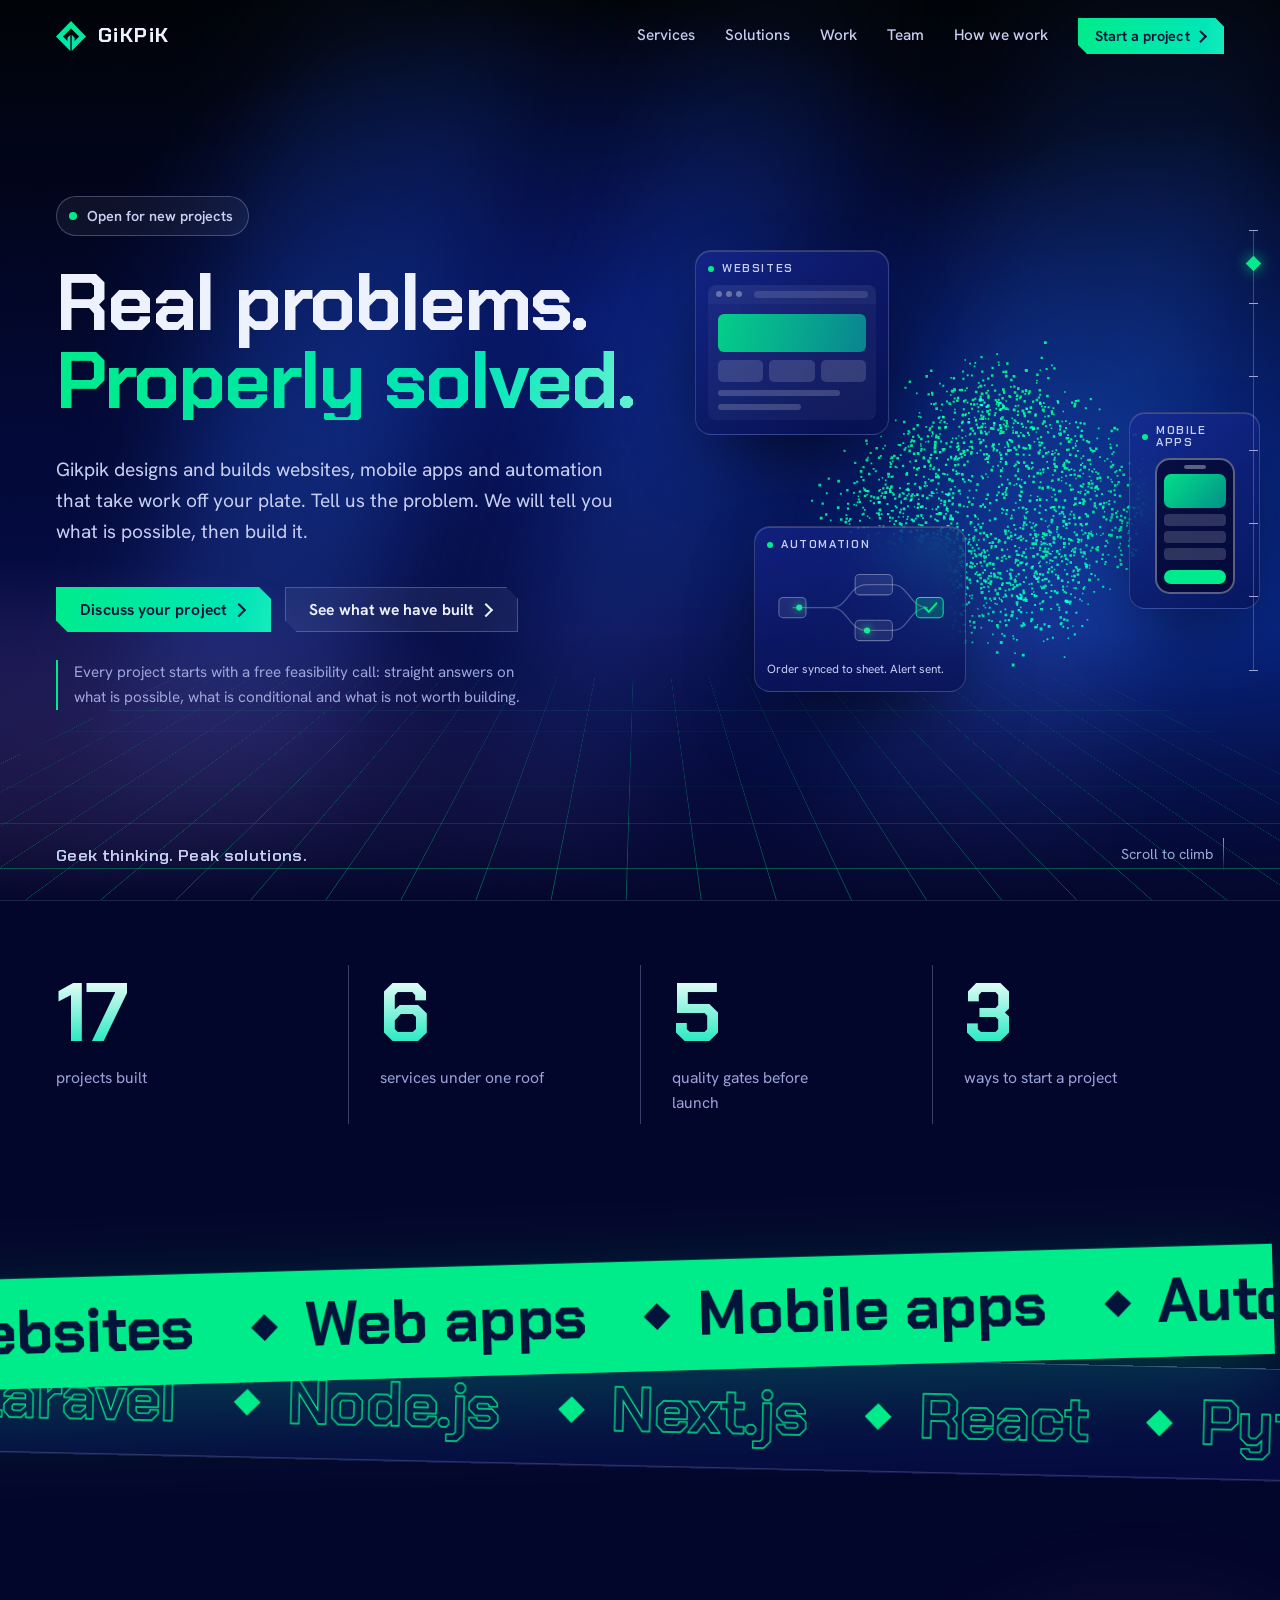
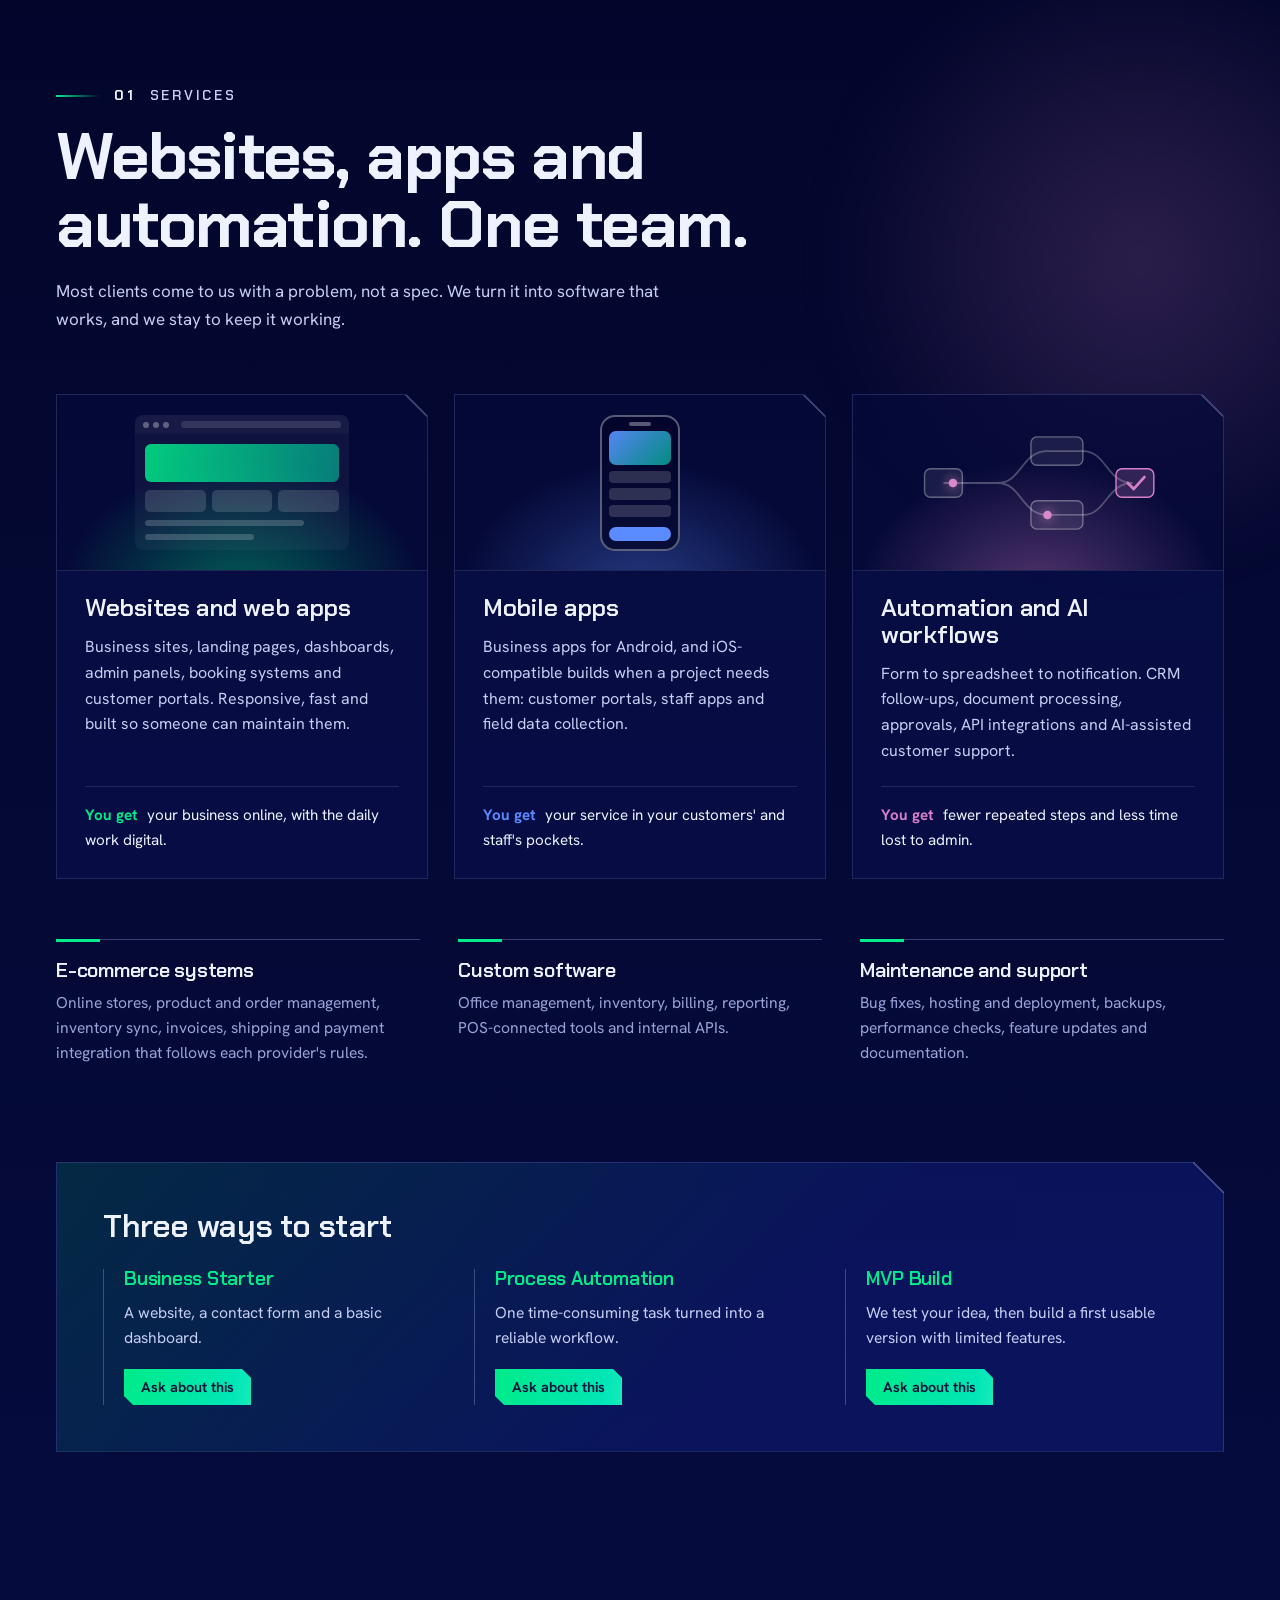
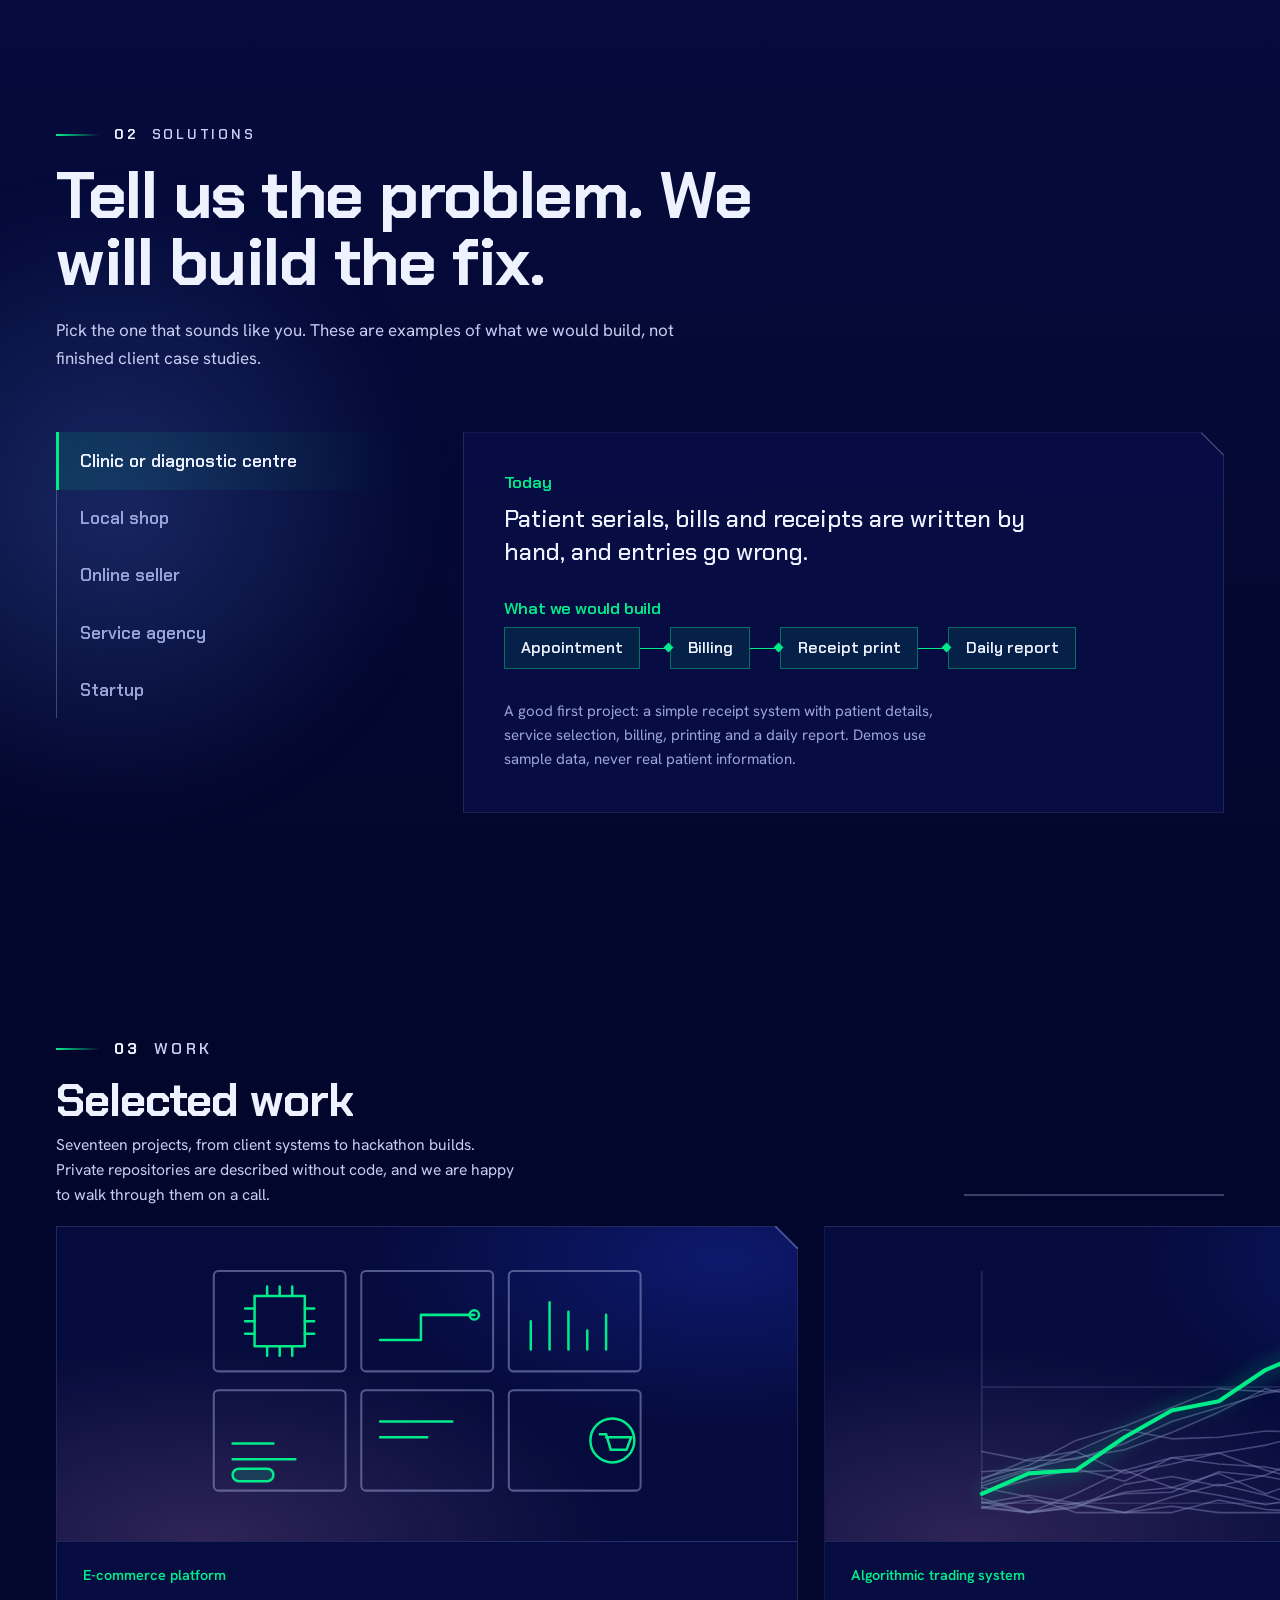
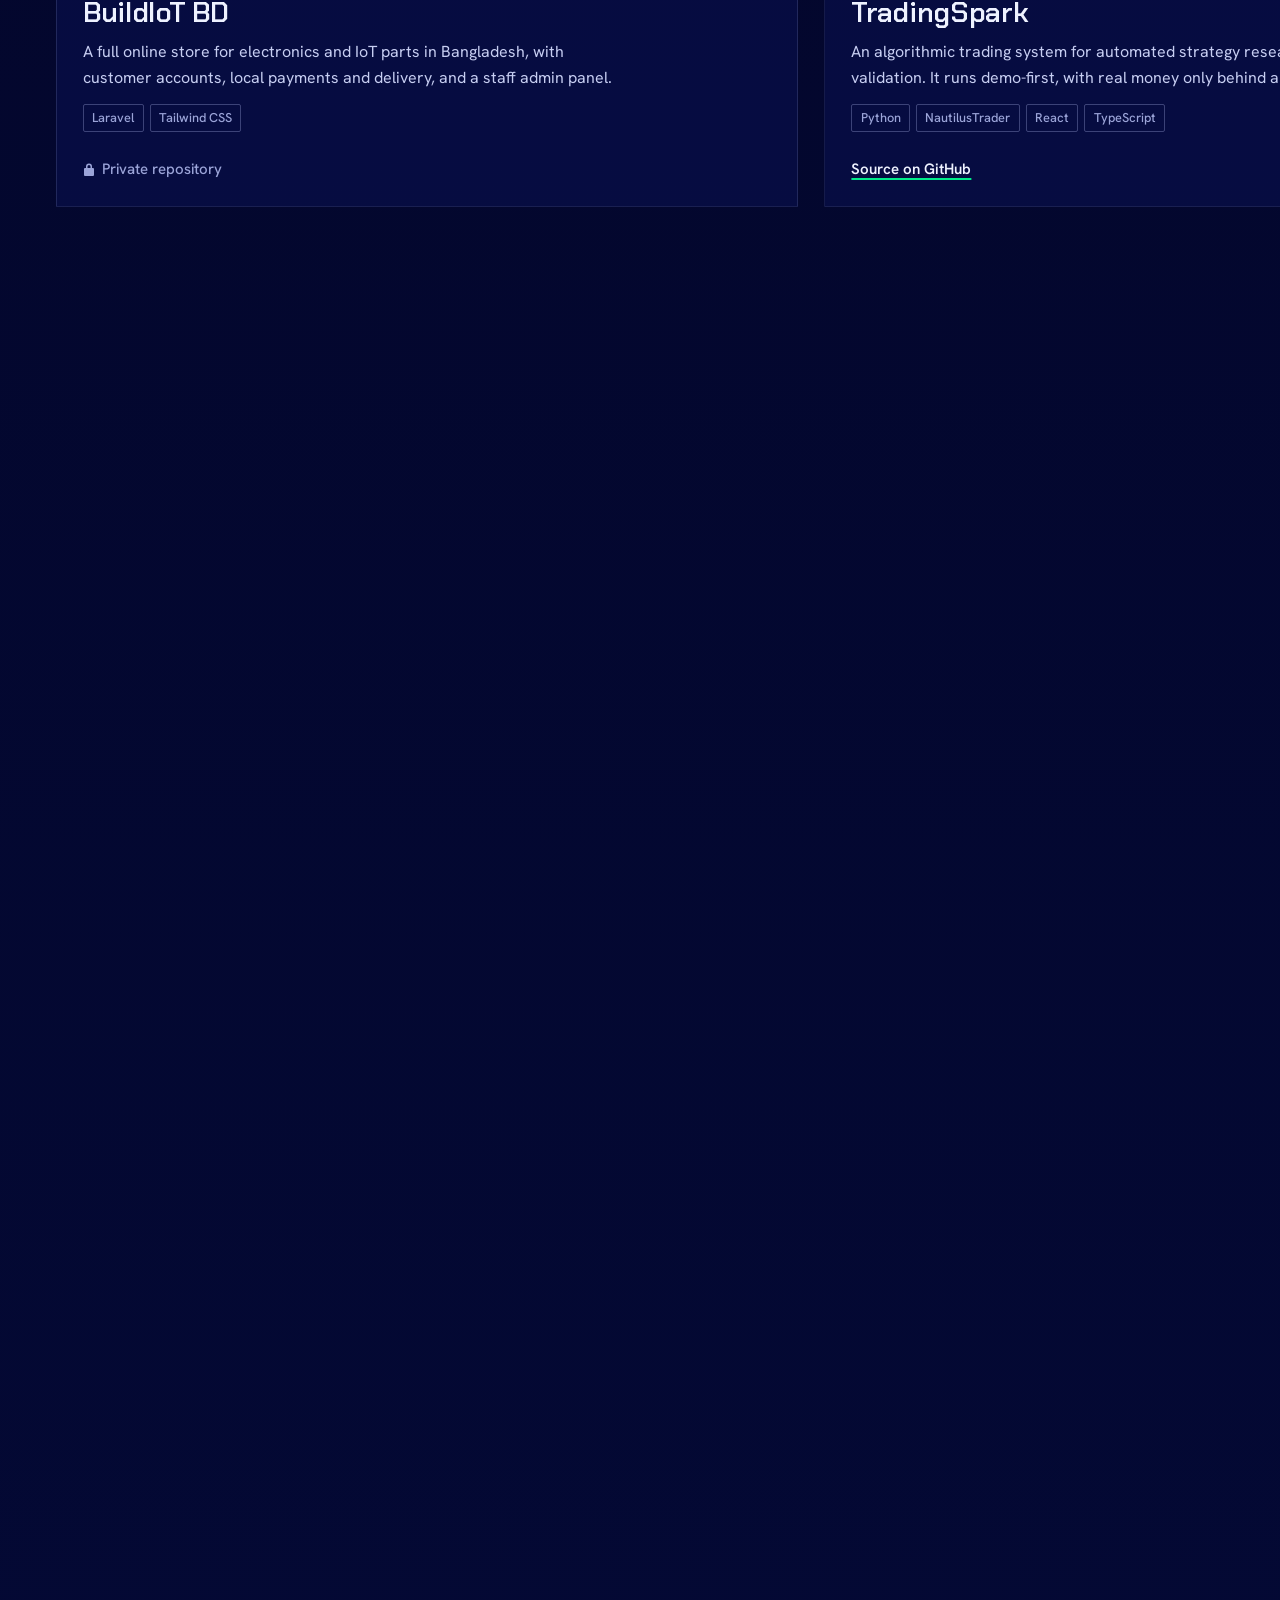
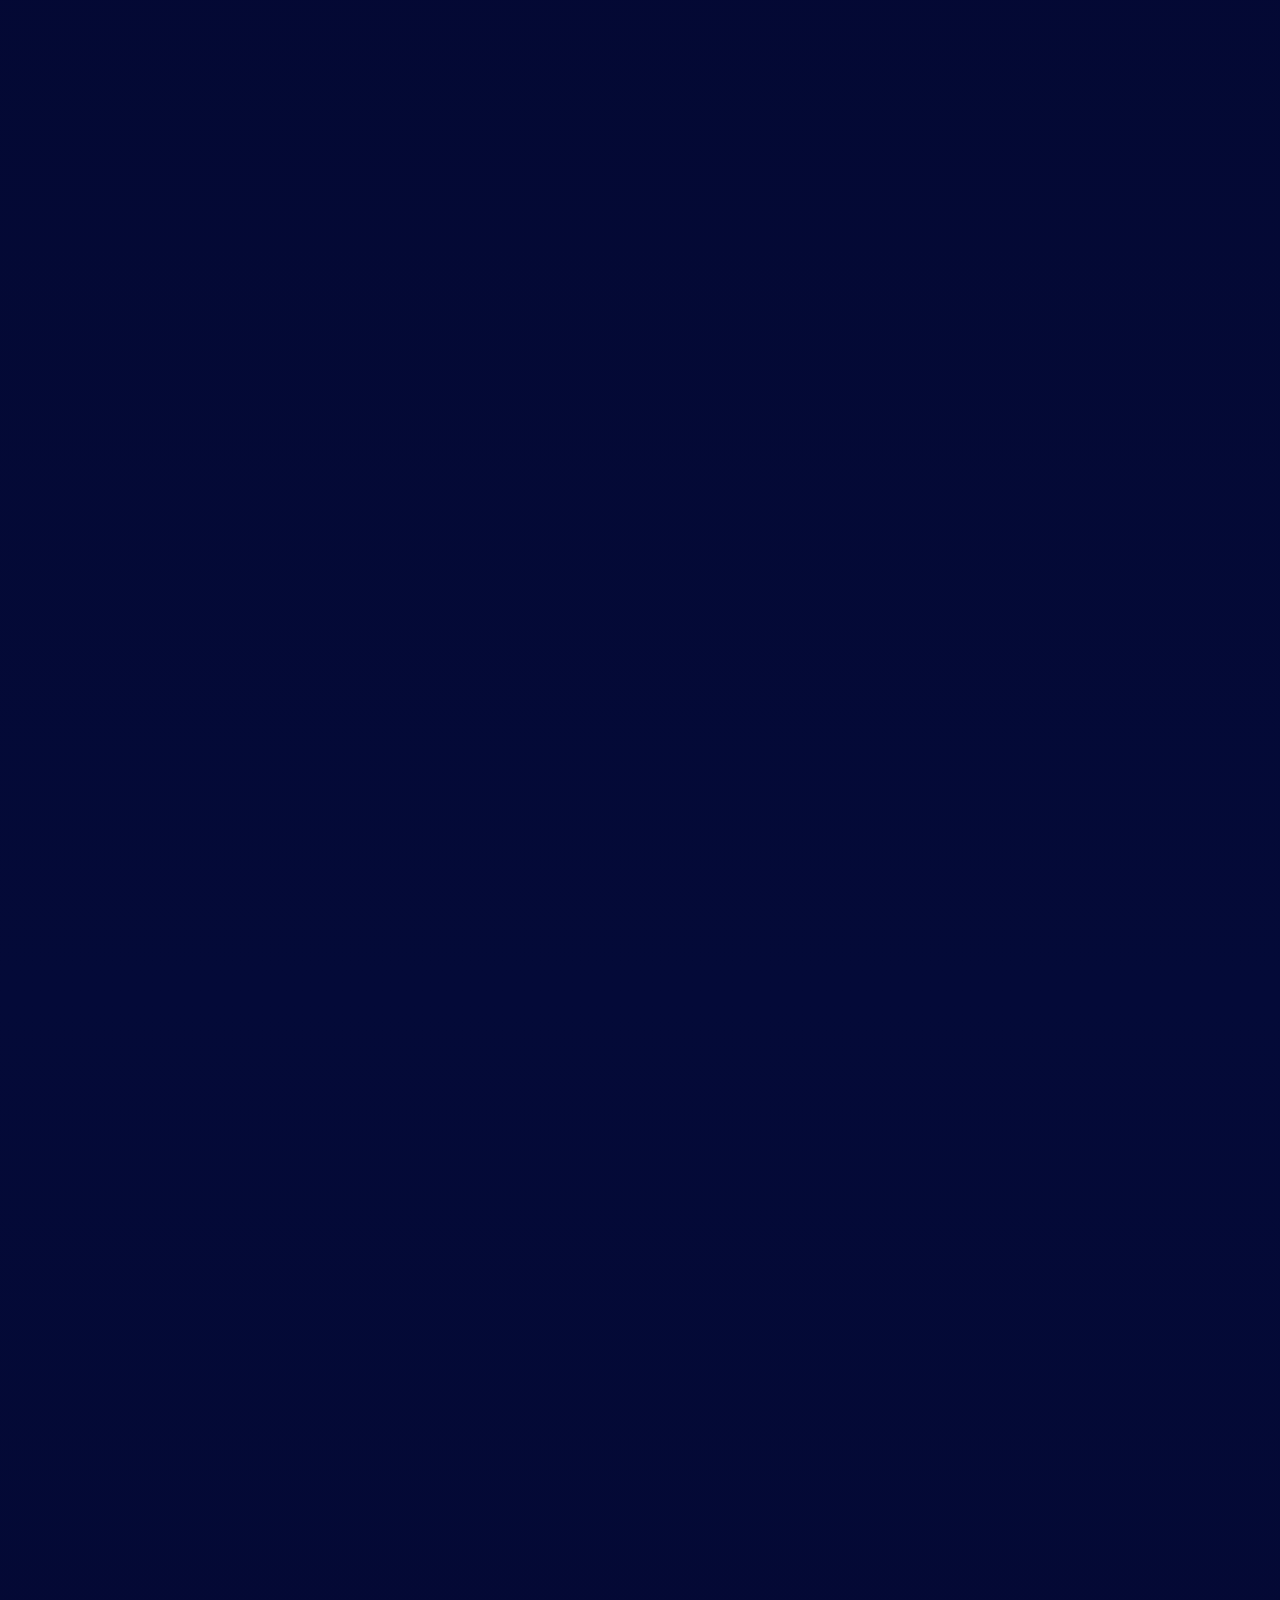
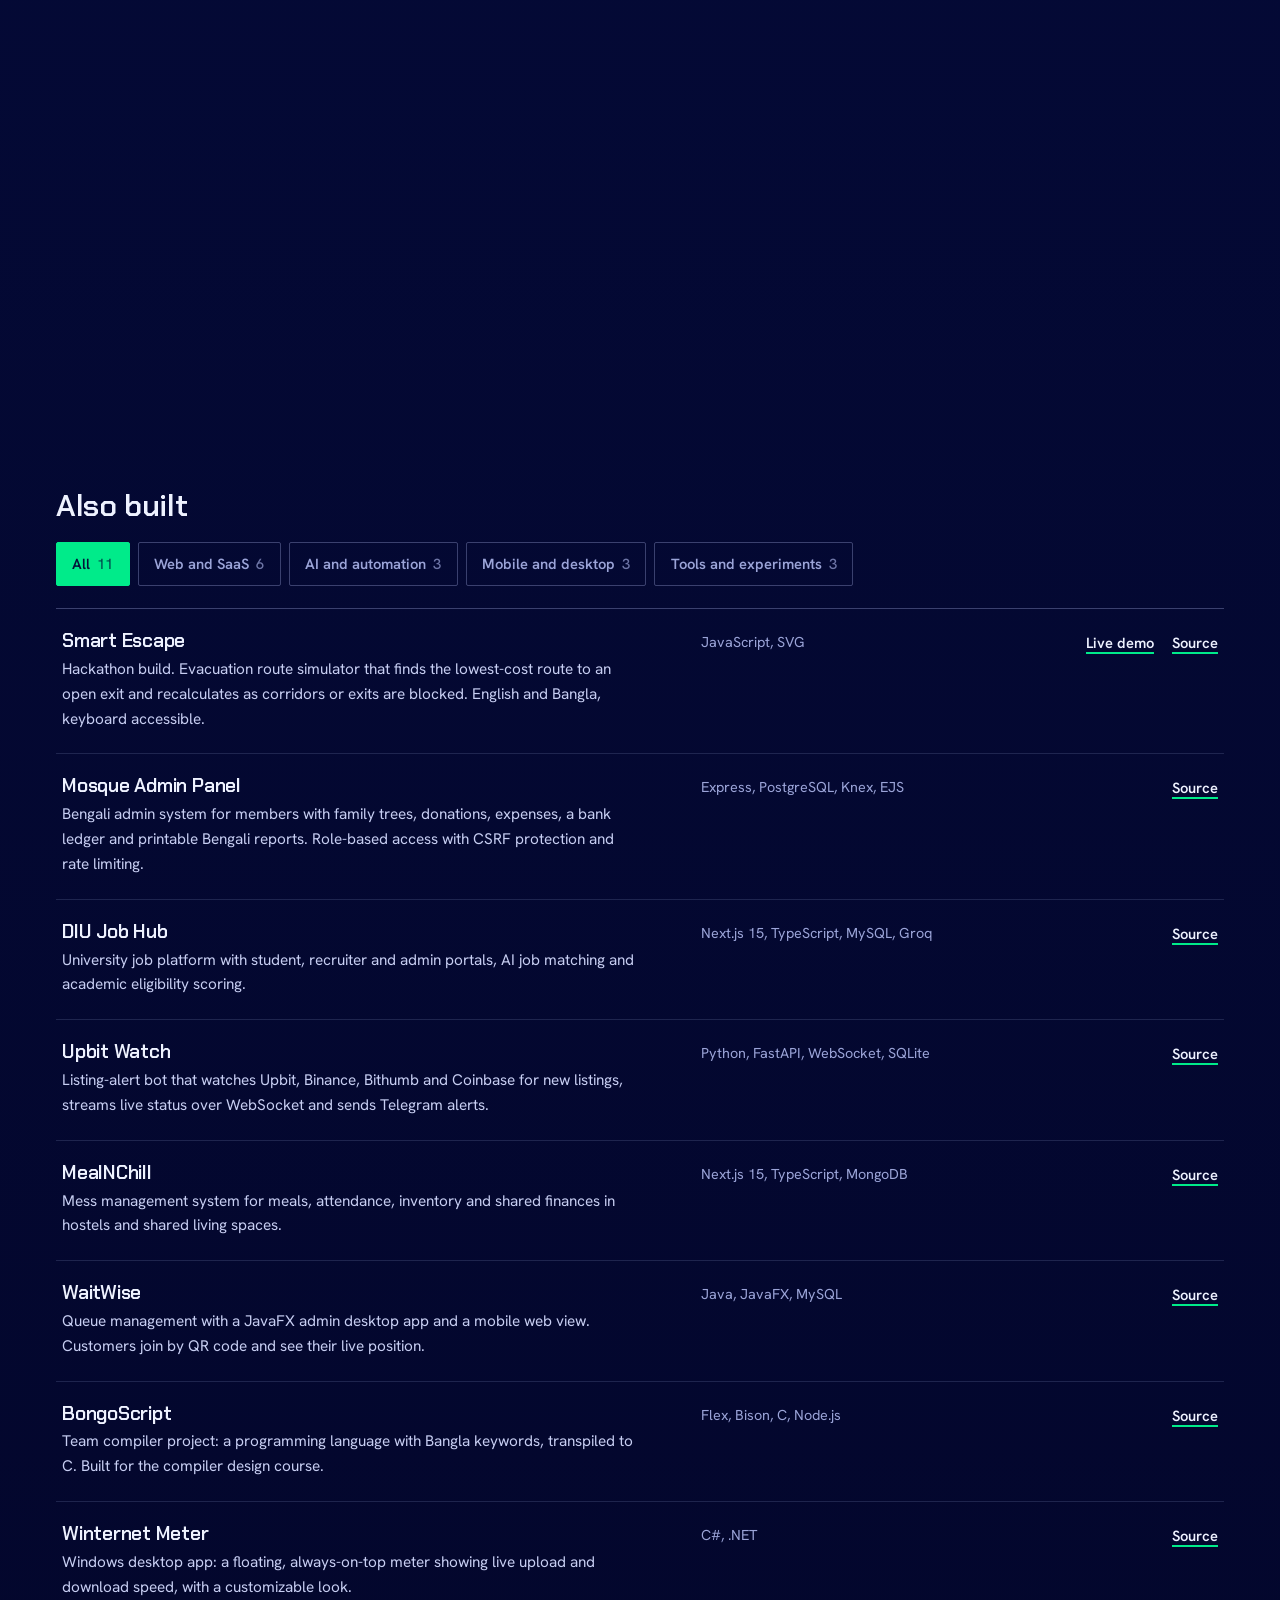
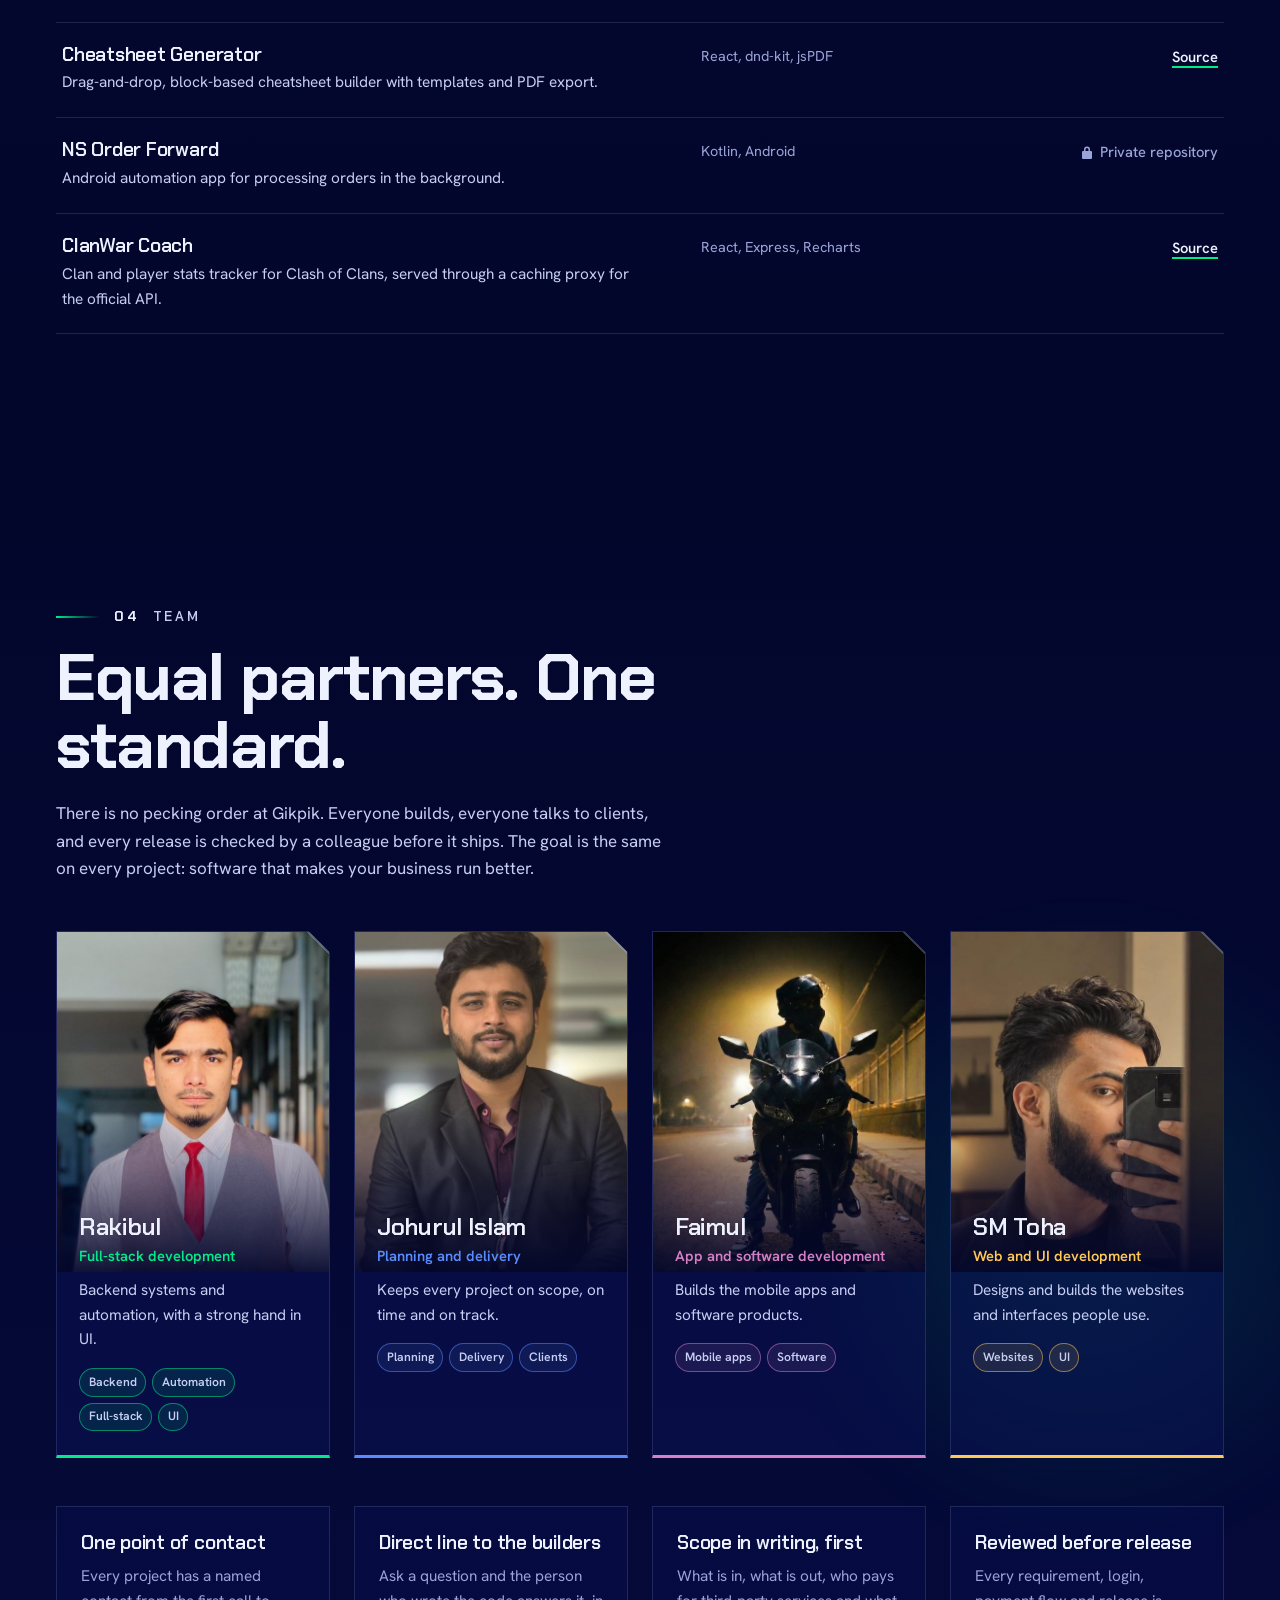
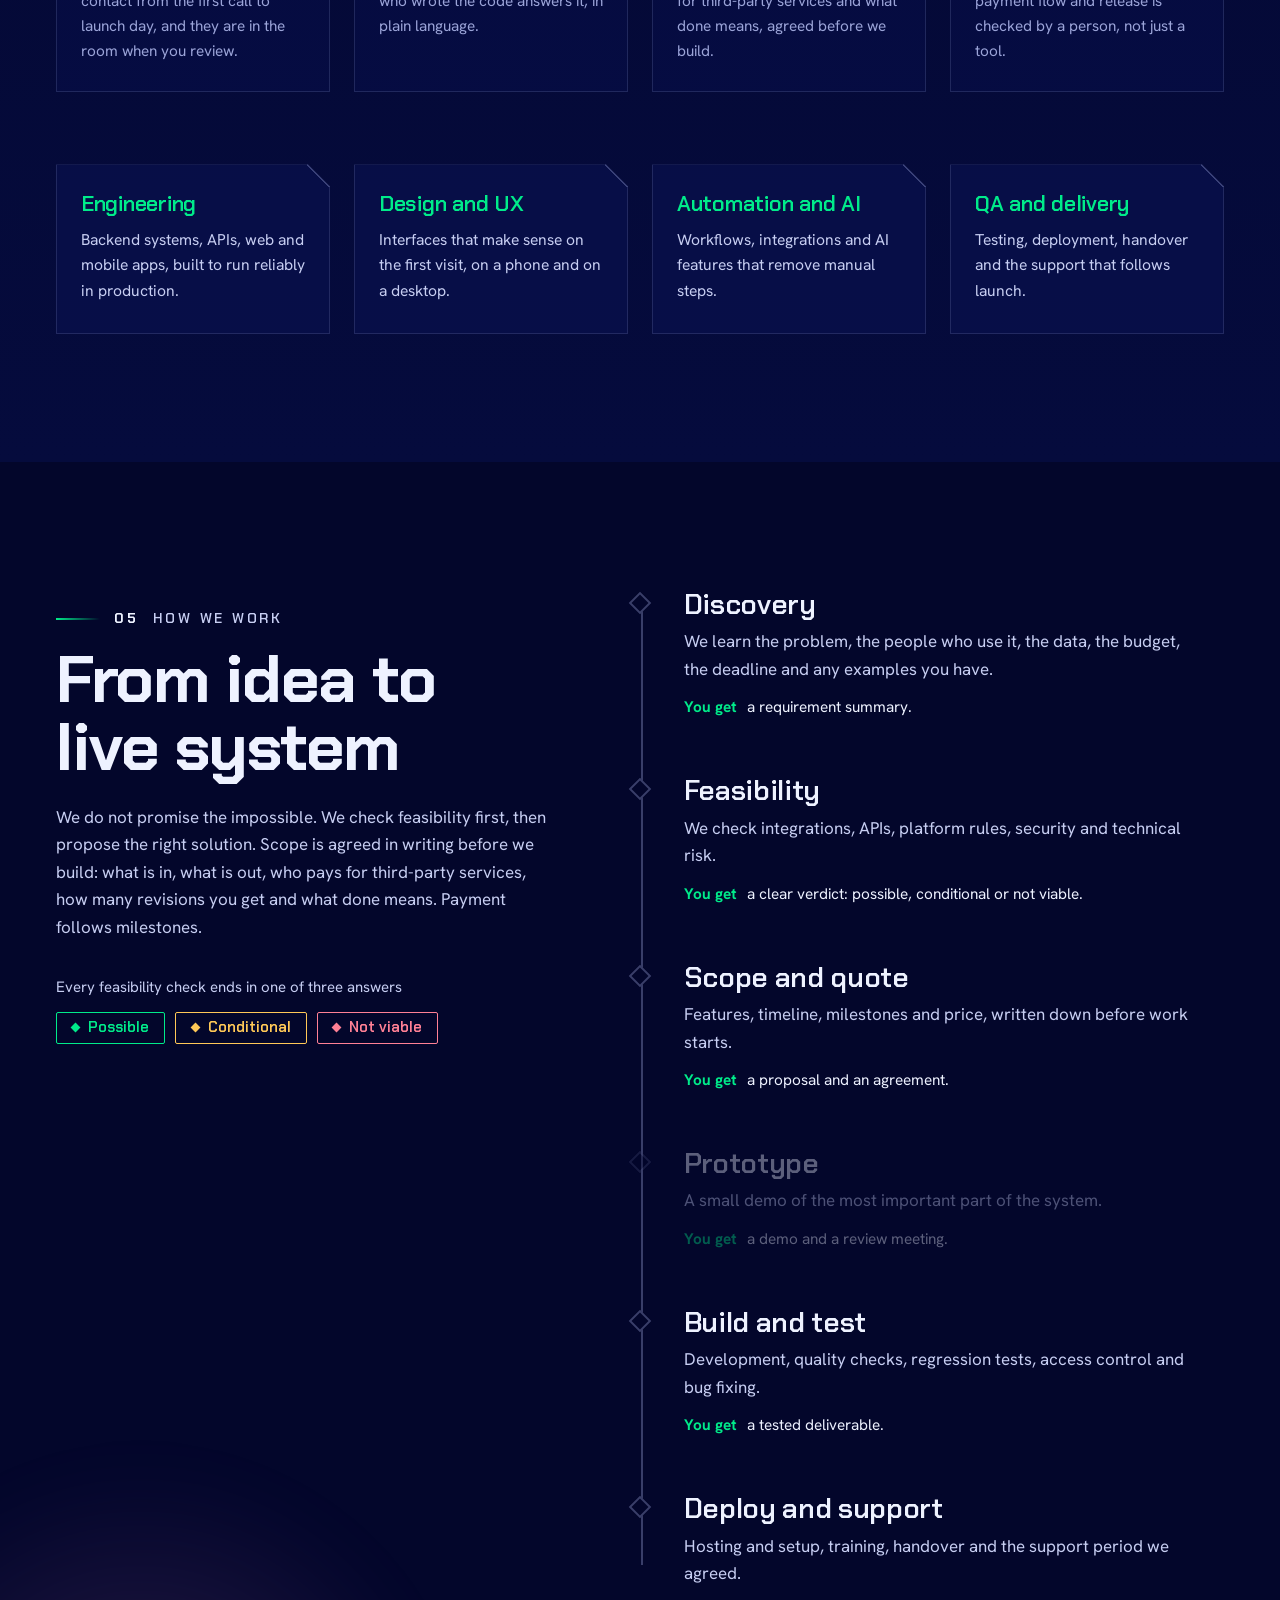
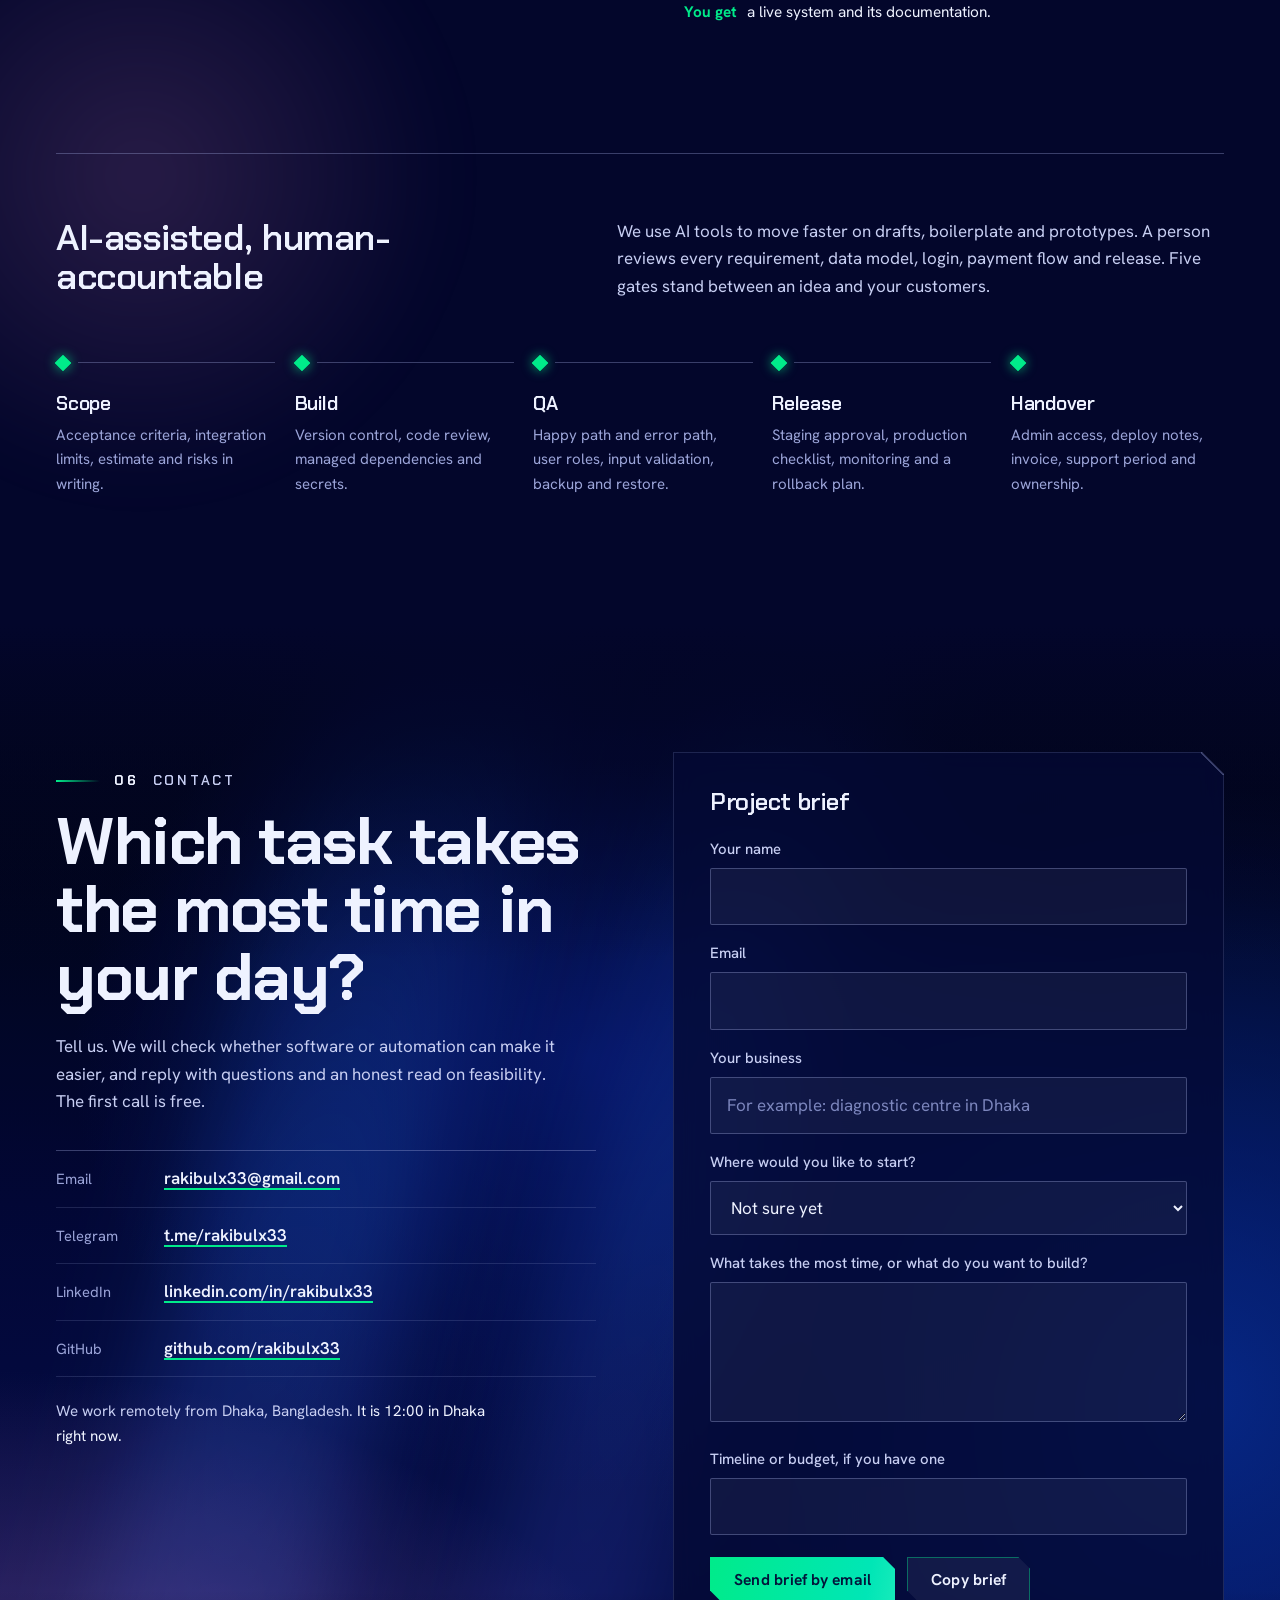
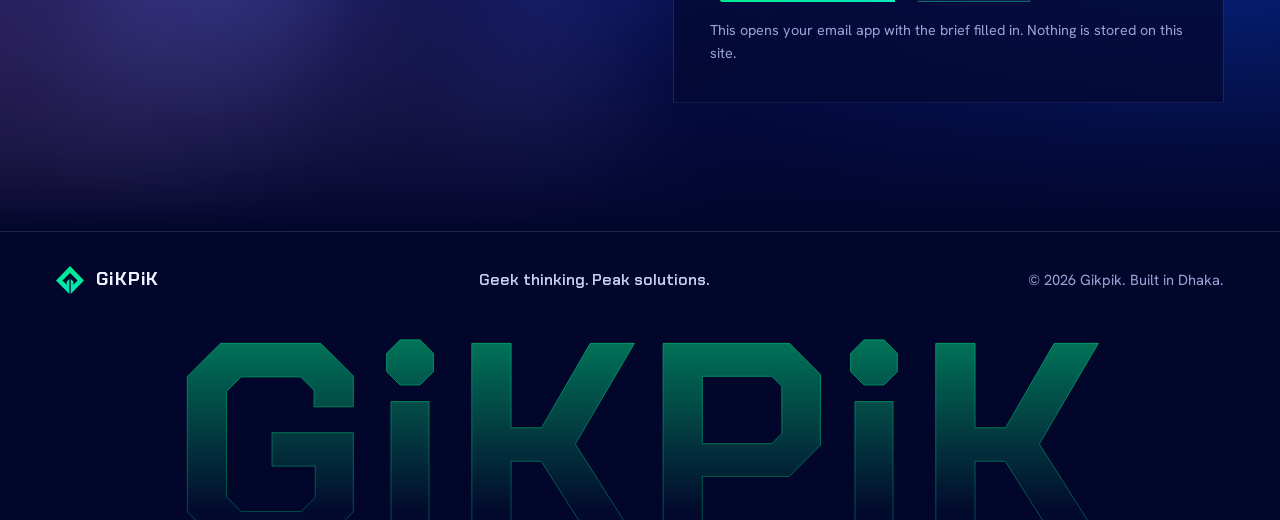
==== index.html @ 525f527c "Intro on every load, equal-partner team section - Loader now plays on every refresh: full intro on t" ====
<!doctype html>
<html lang="en">
<head>
  <meta charset="utf-8">
  <meta name="viewport" content="width=device-width, initial-scale=1">
  <title>Gikpik | Real problems. Properly solved.</title>
  <meta name="description" content="Gikpik builds websites, mobile apps and automation that take work off your plate, for businesses in Bangladesh and abroad. Tell us the problem. We will tell you what is possible.">
  <meta name="theme-color" content="#03062B">
  <meta name="color-scheme" content="dark">

  <meta property="og:type" content="website">
  <meta property="og:site_name" content="Gikpik">
  <meta property="og:title" content="Gikpik | Real problems. Properly solved.">
  <meta property="og:description" content="Websites, mobile apps and automation, built by professionals who own the outcome. Geek thinking. Peak solutions.">
  <meta property="og:image" content="https://rakibulx33.github.io/gikpik/assets/brand/og.jpg">
  <meta property="og:image:width" content="1200">
  <meta property="og:image:height" content="630">
  <meta property="og:image:alt" content="The Gikpik mark, a green diamond with an upward arrow, on a deep blue aurora background">
  <meta name="twitter:card" content="summary_large_image">

  <link rel="icon" href="assets/brand/favicon.svg" type="image/svg+xml">
  <link rel="apple-touch-icon" href="assets/brand/apple-touch-icon.png">
  <link rel="preload" href="assets/fonts/chakra-petch-latin-700-normal.woff2" as="font" type="font/woff2" crossorigin>
  <link rel="preload" href="assets/fonts/hanken-grotesk-latin-wght-normal.woff2" as="font" type="font/woff2" crossorigin>
  <script>document.documentElement.classList.add("js");try{if(sessionStorage.getItem("gk-intro")==="1")document.documentElement.classList.add("gk-quick")}catch(e){}</script>
  <link rel="stylesheet" href="css/styles.css">

  <script type="application/ld+json">
  {"@context":"https://schema.org","@type":"ProfessionalService","name":"Gikpik","slogan":"Geek thinking. Peak solutions.","description":"Professionals building websites, mobile apps and business automation.","areaServed":["Bangladesh","Worldwide"],"address":{"@type":"PostalAddress","addressLocality":"Dhaka","addressCountry":"BD"}}
  </script>
</head>
<body>
  <div class="loader" id="loader" aria-hidden="true"><svg viewBox="0 0 512 512"><defs><linearGradient id="gkLoad" x1="0" y1="0" x2="0" y2="1"><stop offset="0" stop-color="#00EB8A"/><stop offset="1" stop-color="#00E6B6"/></linearGradient></defs><path d="M256.5,0 L512,265.5 L268.5,512 L268.5,240 L272.5,240 L318,285.5 L318,342 L394,266 L256.5,126 L119,266 L195,342 L195,285.5 L240.5,240 L244.5,240 L244.5,512 L0,265.5 Z"/></svg><p>GiKPiK</p><span class="ld-bar"><i></i></span></div>
  <a class="skip" href="#services">Skip to content</a>
  <div class="progress" id="progress" aria-hidden="true"></div>
  <div class="cursor-glow" id="cursor-glow" aria-hidden="true"></div>

  <!-- ============ HEADER ============ -->
  <header class="site-header" id="site-header">
    <div class="container header-row">
      <a class="brand" href="#top" aria-label="Gikpik, back to top">
        <img src="assets/brand/mark.svg" alt="" width="30" height="30">
        <span class="wordmark">GiKPiK</span>
      </a>
      <nav class="main-nav" id="main-nav" aria-label="Primary">
        <a href="#services">Services</a>
        <a href="#fit">Solutions</a>
        <a href="#work">Work</a>
        <a href="#team">Team</a>
        <a href="#process">How we work</a>
        <a class="btn btn-primary btn-sm has-arrow" href="#contact">Start a project</a>
      </nav>
      <button class="menu-btn" id="menu-btn" aria-expanded="false" aria-controls="main-nav">
        <span class="sr">Menu</span><i></i><i></i>
      </button>
    </div>
  </header>

  <!-- ============ ALTITUDE RAIL ============ -->
  <nav class="rail" id="rail" aria-hidden="true">
    <div class="rail-track"><span class="rail-marker" id="rail-marker"></span></div>
    <ul id="rail-list"></ul>
  </nav>

  <main>
  <!-- ============ HERO ============ -->
  <section class="hero" id="top">
    <div class="aurora" aria-hidden="true"><i></i><i></i><i></i></div>
    <div class="grid-floor" aria-hidden="true"></div>
    <div class="container hero-grid">
      <div class="hero-copy">
        <p class="status-pill"><span class="live" aria-hidden="true"></span>Open for new projects</p>
        <h1 class="display">
          <span class="line"><span class="li">Real problems.</span></span>
          <span class="line"><span class="li grad">Properly solved.</span></span>
        </h1>
        <p class="lede">Gikpik designs and builds websites, mobile apps and automation that take work off your plate. Tell us the problem. We will tell you what is possible, then build it.</p>
        <div class="actions">
          <a class="btn btn-primary has-arrow" href="#contact">Discuss your project</a>
          <a class="btn btn-ghost has-arrow" href="#work">See what we have built</a>
        </div>
        <p class="hero-note">Every project starts with a free feasibility call: straight answers on what is possible, what is conditional and what is not worth building.</p>
      </div>

      <div class="hero-stage" id="stage" aria-hidden="true">
        <canvas id="particles"></canvas>
        <div class="float f-web" data-depth="1.0"><div class="float-in"><p class="float-tag"><span class="live"></span>Websites</p><div class="viz viz-web" aria-hidden="true"><div class="vb-bar"><i></i><i></i><i></i><span></span></div><div class="vb-body"><b class="vb-hero"></b><div class="vb-row"><i></i><i></i><i></i></div><u></u><u></u></div></div></div></div>
        <div class="float f-app" data-depth="1.6"><div class="float-in"><p class="float-tag"><span class="live"></span>Mobile apps</p><div class="viz viz-app" aria-hidden="true"><div class="ph"><span class="notch"></span><b class="ph-card"></b><ul><li></li><li></li><li></li></ul><em class="ph-btn"></em></div></div></div></div>
        <div class="float f-flow" data-depth="1.3"><div class="float-in"><p class="float-tag"><span class="live"></span>Automation</p><div class="viz viz-flow" aria-hidden="true"><svg viewBox="0 0 220 110"><path class="fl-path" d="M30 55H76C96 55 96 28 118 28H148M76 55C96 55 96 82 118 82H148M148 28C168 28 168 55 190 55M148 82C168 82 168 55 190 55" fill="none"/><circle class="fl-dot" r="3.6"><animateMotion dur="2.6s" repeatCount="indefinite" path="M30 55H76C96 55 96 28 118 28H148C168 28 168 55 190 55"/></circle><circle class="fl-dot d2" r="3.6"><animateMotion dur="2.6s" begin="1.3s" repeatCount="indefinite" path="M30 55H76C96 55 96 82 118 82H148C168 82 168 55 190 55"/></circle><g class="fl-nodes"><rect x="14" y="43" width="32" height="24" rx="5"/><rect x="104" y="16" width="44" height="24" rx="5"/><rect x="104" y="70" width="44" height="24" rx="5"/><rect class="fl-done" x="176" y="43" width="32" height="24" rx="5"/></g><path class="fl-check" d="M186 55l5 5 9-10" fill="none"/></svg></div><p class="float-note">Order synced to sheet. Alert sent.</p></div></div>

        <svg class="mark" id="mark" viewBox="0 0 512 512" focusable="false">
          <defs>
            <linearGradient id="gkPeak" x1="0" y1="0" x2="0" y2="1">
              <stop offset="0" stop-color="#00EB8A"/>
              <stop offset="1" stop-color="#00E6B6"/>
            </linearGradient>
          </defs>
          <path fill="url(#gkPeak)" d="M256.5,0 L512,265.5 L268.5,512 L268.5,240 L272.5,240 L318,285.5 L318,342 L394,266 L256.5,126 L119,266 L195,342 L195,285.5 L240.5,240 L244.5,240 L244.5,512 L0,265.5 Z"/>
        </svg>
      </div>
    </div>

    <div class="container hero-foot">
      <p class="tagline">Geek thinking. Peak solutions.</p>
      <a class="climb" href="#services">Scroll to climb</a>
    </div>
  </section>

  <!-- ============ NUMBERS ============ -->
  <section class="stats" aria-label="Gikpik in numbers">
    <div class="container stats-row">
      <div class="stat"><p class="num"><span data-count="17">17</span></p><p class="cap">projects built</p></div>
      <div class="stat"><p class="num"><span data-count="6">6</span></p><p class="cap">services under one roof</p></div>
      <div class="stat"><p class="num"><span data-count="5">5</span></p><p class="cap">quality gates before launch</p></div>
      <div class="stat"><p class="num"><span data-count="3">3</span></p><p class="cap">ways to start a project</p></div>
    </div>
  </section>

  <!-- ============ MARQUEE BANDS ============ -->
  <div class="bands" aria-hidden="true">
    <div class="band band-mint" data-dir="-1">
      <div class="marquee">
        <ul><li>Websites</li><li>Web apps</li><li>Mobile apps</li><li>Automation</li><li>AI workflows</li><li>E-commerce</li><li>Dashboards</li><li>Integrations</li></ul>
        <ul><li>Websites</li><li>Web apps</li><li>Mobile apps</li><li>Automation</li><li>AI workflows</li><li>E-commerce</li><li>Dashboards</li><li>Integrations</li></ul>
      </div>
    </div>
    <div class="band band-line" data-dir="1">
      <div class="marquee">
        <ul><li>Laravel</li><li>Node.js</li><li>Next.js</li><li>React</li><li>Python</li><li>FastAPI</li><li>Kotlin</li><li>Supabase</li><li>PostgreSQL</li><li>Docker</li></ul>
        <ul><li>Laravel</li><li>Node.js</li><li>Next.js</li><li>React</li><li>Python</li><li>FastAPI</li><li>Kotlin</li><li>Supabase</li><li>PostgreSQL</li><li>Docker</li></ul>
      </div>
    </div>
  </div>

  <!-- ============ SERVICES ============ -->
  <section class="section services" id="services" data-label="Services">
    <div class="container">
      <header class="section-head">
        <h2 class="split">Websites, apps and automation. One team.</h2>
        <p>Most clients come to us with a problem, not a spec. We turn it into software that works, and we stay to keep it working.</p>
      </header>

      <div class="service-primary">
        <article class="service cut glow">
          <div class="viz-wrap" style="--ac:0,235,138"><div class="viz viz-web" aria-hidden="true"><div class="vb-bar"><i></i><i></i><i></i><span></span></div><div class="vb-body"><b class="vb-hero"></b><div class="vb-row"><i></i><i></i><i></i></div><u></u><u></u></div></div></div>
          <h3>Websites and web apps</h3>
          <p>Business sites, landing pages, dashboards, admin panels, booking systems and customer portals. Responsive, fast and built so someone can maintain them.</p>
          <p class="result"><strong>You get</strong> your business online, with the daily work digital.</p>
        </article>
        <article class="service cut glow">
          <div class="viz-wrap" style="--ac:91,140,255"><div class="viz viz-app" aria-hidden="true"><div class="ph"><span class="notch"></span><b class="ph-card"></b><ul><li></li><li></li><li></li></ul><em class="ph-btn"></em></div></div></div>
          <h3>Mobile apps</h3>
          <p>Business apps for Android, and iOS-compatible builds when a project needs them: customer portals, staff apps and field data collection.</p>
          <p class="result"><strong>You get</strong> your service in your customers' and staff's pockets.</p>
        </article>
        <article class="service cut glow">
          <div class="viz-wrap" style="--ac:214,128,200"><div class="viz viz-flow" aria-hidden="true"><svg viewBox="0 0 220 110"><path class="fl-path" d="M30 55H76C96 55 96 28 118 28H148M76 55C96 55 96 82 118 82H148M148 28C168 28 168 55 190 55M148 82C168 82 168 55 190 55" fill="none"/><circle class="fl-dot" r="3.6"><animateMotion dur="2.6s" repeatCount="indefinite" path="M30 55H76C96 55 96 28 118 28H148C168 28 168 55 190 55"/></circle><circle class="fl-dot d2" r="3.6"><animateMotion dur="2.6s" begin="1.3s" repeatCount="indefinite" path="M30 55H76C96 55 96 82 118 82H148C168 82 168 55 190 55"/></circle><g class="fl-nodes"><rect x="14" y="43" width="32" height="24" rx="5"/><rect x="104" y="16" width="44" height="24" rx="5"/><rect x="104" y="70" width="44" height="24" rx="5"/><rect class="fl-done" x="176" y="43" width="32" height="24" rx="5"/></g><path class="fl-check" d="M186 55l5 5 9-10" fill="none"/></svg></div></div>
          <h3>Automation and AI workflows</h3>
          <p>Form to spreadsheet to notification. CRM follow-ups, document processing, approvals, API integrations and AI-assisted customer support.</p>
          <p class="result"><strong>You get</strong> fewer repeated steps and less time lost to admin.</p>
        </article>
      </div>

      <div class="service-secondary">
        <article>
          <h3>E-commerce systems</h3>
          <p>Online stores, product and order management, inventory sync, invoices, shipping and payment integration that follows each provider's rules.</p>
        </article>
        <article>
          <h3>Custom software</h3>
          <p>Office management, inventory, billing, reporting, POS-connected tools and internal APIs.</p>
        </article>
        <article>
          <h3>Maintenance and support</h3>
          <p>Bug fixes, hosting and deployment, backups, performance checks, feature updates and documentation.</p>
        </article>
      </div>

      <div class="offers cut glow">
        <h3>Three ways to start</h3>
        <div class="offer-row">
          <div class="offer">
            <h4>Business Starter</h4>
            <p>A website, a contact form and a basic dashboard.</p>
            <button type="button" class="btn btn-primary btn-sm" data-offer="Business Starter">Ask about this</button>
          </div>
          <div class="offer">
            <h4>Process Automation</h4>
            <p>One time-consuming task turned into a reliable workflow.</p>
            <button type="button" class="btn btn-primary btn-sm" data-offer="Process Automation">Ask about this</button>
          </div>
          <div class="offer">
            <h4>MVP Build</h4>
            <p>We test your idea, then build a first usable version with limited features.</p>
            <button type="button" class="btn btn-primary btn-sm" data-offer="MVP Build">Ask about this</button>
          </div>
        </div>
      </div>
    </div>
  </section>

  <!-- ============ SOLUTIONS ============ -->
  <section class="section fit" id="fit" data-label="Solutions">
    <div class="container">
      <header class="section-head">
        <h2 class="split">Tell us the problem. We will build the fix.</h2>
        <p>Pick the one that sounds like you. These are examples of what we would build, not finished client case studies.</p>
      </header>

      <div class="fit-grid">
        <div class="tabs" role="tablist" aria-label="Business type" id="tabs">
          <button role="tab" id="tab-clinic" aria-selected="true" aria-controls="panel" data-key="clinic">Clinic or diagnostic centre</button>
          <button role="tab" id="tab-shop" aria-selected="false" aria-controls="panel" data-key="shop" tabindex="-1">Local shop</button>
          <button role="tab" id="tab-seller" aria-selected="false" aria-controls="panel" data-key="seller" tabindex="-1">Online seller</button>
          <button role="tab" id="tab-agency" aria-selected="false" aria-controls="panel" data-key="agency" tabindex="-1">Service agency</button>
          <button role="tab" id="tab-startup" aria-selected="false" aria-controls="panel" data-key="startup" tabindex="-1">Startup</button>
        </div>

        <div class="panel cut glow" id="panel" role="tabpanel" aria-labelledby="tab-clinic" tabindex="0">
          <div class="panel-block">
            <h3>Today</h3>
            <p id="panel-today"></p>
          </div>
          <div class="panel-block">
            <h3>What we would build</h3>
            <ol class="flow" id="panel-flow"></ol>
          </div>
          <p class="panel-foot" id="panel-foot"></p>
        </div>
      </div>
    </div>
  </section>

  <!-- ============ WORK ============ -->
  <section class="work" id="work" data-label="Work">
    <div class="hpin" id="hpin">
      <div class="container hpin-head">
        <div>
          <h2 class="split">Selected work</h2>
          <p>Seventeen projects, from client systems to hackathon builds. Private repositories are described without code, and we are happy to walk through them on a call.</p>
        </div>
        <div class="hprog" id="hprog" aria-hidden="true"><i></i></div>
      </div>

      <div class="htrack" id="htrack">

        <!-- BuildIoT BD -->
        <article class="project cut glow" data-cat="web">
          <svg class="plate" viewBox="0 0 320 200" aria-hidden="true" focusable="false">
            <g class="p-dim">
              <rect x="24" y="28" width="84" height="64" rx="3"/><rect x="118" y="28" width="84" height="64" rx="3"/><rect x="212" y="28" width="84" height="64" rx="3"/>
              <rect x="24" y="104" width="84" height="64" rx="3"/><rect x="118" y="104" width="84" height="64" rx="3"/><rect x="212" y="104" width="84" height="64" rx="3"/>
            </g>
            <g class="p-line">
              <rect x="50" y="44" width="32" height="32"/>
              <path d="M44 52h6M44 60h6M44 68h6M82 52h6M82 60h6M82 68h6M58 38v6M66 38v6M74 38v6M58 76v6M66 76v6M74 76v6"/>
              <path d="M130 72h26v-16h34"/><circle cx="190" cy="56" r="3"/>
              <path d="M226 78v-18M238 78v-30M250 78v-24M262 78v-12M274 78v-22"/>
              <path d="M36 148h40M36 138h26"/><rect x="36" y="154" width="26" height="8" rx="4" class="p-solid"/>
              <path d="M130 124h46M130 134h30"/><circle cx="278" cy="136" r="14"/><path d="M270 132h4l3 10h10l3-8h-16"/>
            </g>
          </svg>
          <div class="project-body">
            <p class="kind">E-commerce platform</p>
            <h3>BuildIoT BD</h3>
            <p>A full online store for electronics and IoT parts in Bangladesh, with customer accounts, local payments and delivery, and a staff admin panel.</p>
            <ul class="chips"><li>Laravel</li><li>Tailwind CSS</li></ul>
            <p class="status"><span class="lock">Private repository</span></p>
          </div>
        </article>

        <!-- TradingSpark -->
        <article class="project cut glow" data-cat="ai">
          <svg class="plate" viewBox="0 0 320 200" aria-hidden="true" focusable="false">
            <path class="p-grid" d="M24 28v148M24 176h272M24 102h272"/>
            <g class="p-dim p-thin">
              <path d="M24,176 L54,171 L84,176 L115,182 L145,182 L175,174 L205,180 L236,182 L266,182 L296,182"/>
              <path d="M24,178 L54,182 L84,176 L115,170 L145,169 L175,156 L205,159 L236,165 L266,162 L296,171"/>
              <path d="M24,165 L54,155 L84,143 L115,157 L145,151 L175,144 L205,155 L236,163 L266,153 L296,148"/>
              <path d="M24,156 L54,154 L84,147 L115,142 L145,131 L175,118 L205,103 L236,111 L266,116 L296,116"/>
              <path d="M24,160 L54,152 L84,136 L115,127 L145,115 L175,103 L205,105 L236,100 L266,96 L296,89"/>
              <path d="M24,163 L54,154 L84,156 L115,155 L145,166 L175,157 L205,170 L236,159 L266,163 L296,164"/>
              <path d="M24,179 L54,174 L84,177 L115,182 L145,172 L175,164 L205,171 L236,181 L266,182 L296,182"/>
              <path d="M24,175 L54,182 L84,179 L115,164 L145,159 L175,165 L205,158 L236,145 L266,134 L296,138"/>
              <path d="M24,166 L54,172 L84,182 L115,182 L145,178 L175,182 L205,182 L236,182 L266,182 L296,182"/>
              <path d="M24,173 L54,182 L84,178 L115,169 L145,166 L175,171 L205,177 L236,171 L266,166 L296,182"/>
              <path d="M24,179 L54,182 L84,170 L115,155 L145,147 L175,151 L205,153 L236,159 L266,168 L296,171"/>
              <path d="M24,143 L54,149 L84,148 L115,138 L145,124 L175,115 L205,106 L236,101 L266,95 L296,83"/>
              <path d="M24,161 L54,148 L84,143 L115,129 L145,135 L175,134 L205,130 L236,131 L266,121 L296,105"/>
              <path d="M24,169 L54,161 L84,154 L115,162 L145,147 L175,144 L205,139 L236,131 L266,136 L296,127"/>
            </g>
            <path class="p-line p-hero" d="M24,170 L54,157 L84,155 L115,134 L145,117 L175,111 L205,91 L236,78 L266,52 L296,36"/>
            <circle class="p-dot" cx="296" cy="36" r="4.5"/>
          </svg>
          <div class="project-body">
            <p class="kind">Algorithmic trading system</p>
            <h3>TradingSpark</h3>
            <p>An algorithmic trading system for automated strategy research and validation. It runs demo-first, with real money only behind an explicit gate.</p>
            <ul class="chips"><li>Python</li><li>NautilusTrader</li><li>React</li><li>TypeScript</li></ul>
            <p class="status"><a href="https://github.com/rakibulx33/tradingspark" rel="noopener">Source on GitHub</a></p>
          </div>
        </article>

        <!-- ShopTalk -->
        <article class="project cut glow" data-cat="web ai">
          <svg class="plate" viewBox="0 0 320 200" aria-hidden="true" focusable="false">
            <g class="p-line">
              <path d="M40 74l12-30h120l12 30"/><path d="M40 74q10 12 20 0q10 12 20 0q10 12 20 0q10 12 20 0q10 12 20 0q10 12 20 0"/>
              <path d="M48 86v82h128v-82"/><rect x="64" y="104" width="32" height="64"/><rect x="112" y="104" width="48" height="30"/>
            </g>
            <g class="p-dim"><path d="M112 144h48M112 154h30"/></g>
            <g class="p-line">
              <path d="M206 56h82a6 6 0 0 1 6 6v46a6 6 0 0 1-6 6h-52l-16 14v-14h-14a6 6 0 0 1-6-6V62a6 6 0 0 1 6-6z"/>
              <path class="p-bars" d="M226 80v8M236 74v20M246 70v28M256 76v16M266 72v24M276 80v8"/>
            </g>
            <g class="p-dim"><path d="M214 148h74M214 160h50"/></g>
          </svg>
          <div class="project-body">
            <p class="kind">Multi-tenant SaaS</p>
            <h3>ShopTalk</h3>
            <p>A multi-tenant storefront platform where each shop gets an AI assistant that helps customers find products by voice and chat.</p>
            <ul class="chips"><li>Next.js</li><li>Supabase</li><li>AI</li></ul>
            <p class="status"><span class="lock">Private repository</span></p>
          </div>
        </article>

        <!-- Replixon -->
        <article class="project cut glow" data-cat="ai web">
          <svg class="plate" viewBox="0 0 320 200" aria-hidden="true" focusable="false">
            <g class="p-line">
              <circle cx="44" cy="44" r="12"/><circle cx="44" cy="84" r="12"/><circle cx="44" cy="124" r="12"/><circle cx="44" cy="164" r="12"/>
            </g>
            <g class="p-dim p-thin">
              <path d="M56 44C120 44 140 92 196 92"/><path d="M56 84C110 84 150 96 196 96"/>
              <path d="M56 124C110 124 150 108 196 108"/><path d="M56 164C120 164 140 112 196 112"/>
            </g>
            <g class="p-line">
              <rect x="196" y="36" width="96" height="128" rx="4"/>
              <path d="M208 56h72M208 76h54M208 96h72M208 116h40M208 136h66"/>
            </g>
            <rect class="p-solid" x="206" y="88" width="76" height="16" rx="3"/>
          </svg>
          <div class="project-body">
            <p class="kind">AI social inbox</p>
            <h3>Replixon</h3>
            <p>An AI-assisted inbox that brings a business's social messaging channels into one place and helps answer customers faster.</p>
            <ul class="chips"><li>Next.js</li><li>Supabase</li><li>AI</li></ul>
            <p class="status"><span class="lock">Private repository</span></p>
          </div>
        </article>

        <!-- InstaMiner -->
        <article class="project cut glow" data-cat="mobile web">
          <svg class="plate" viewBox="0 0 320 200" aria-hidden="true" focusable="false">
            <g class="p-line">
              <rect x="58" y="18" width="74" height="164" rx="12"/><path d="M84 28h22"/>
              <path d="M72 140v-26M86 140v-44M100 140v-34M114 140v-52"/>
              <rect x="70" y="150" width="50" height="14" rx="7"/>
            </g>
            <g class="p-dim p-thin"><path d="M132 100h60" stroke-dasharray="3 4"/></g>
            <g class="p-line">
              <rect x="196" y="56" width="92" height="26" rx="3"/><rect x="196" y="90" width="92" height="26" rx="3"/><rect x="196" y="124" width="92" height="26" rx="3"/>
              <circle cx="209" cy="69" r="3"/><circle cx="209" cy="103" r="3"/><circle cx="209" cy="137" r="3"/>
              <path d="M222 69h52M222 103h40M222 137h60"/>
            </g>
          </svg>
          <div class="project-body">
            <p class="kind">Mobile app and backend platform</p>
            <h3>InstaMiner</h3>
            <p>A social engagement platform with a native Android app, a backend API and an admin panel.</p>
            <ul class="chips"><li>Kotlin</li><li>Python</li><li>Next.js</li></ul>
            <p class="status"><span class="lock">Private repository</span></p>
          </div>
        </article>

        <!-- Tender Package Builder -->
        <article class="project cut glow" data-cat="tools web">
          <svg class="plate" viewBox="0 0 320 200" aria-hidden="true" focusable="false">
            <g class="p-dim">
              <g transform="rotate(-9 70 70)"><rect x="40" y="34" width="64" height="84" rx="3"/><path d="M52 54h40M52 66h40M52 78h28"/></g>
              <g transform="rotate(5 76 112)"><rect x="48" y="78" width="64" height="84" rx="3"/><path d="M60 98h40M60 110h40M60 122h28"/></g>
              <g transform="rotate(-3 90 150)"><rect x="60" y="104" width="64" height="84" rx="3"/><path d="M72 124h40M72 136h40"/></g>
            </g>
            <g class="p-dim p-thin"><path d="M132 100C160 100 170 100 196 100" stroke-dasharray="3 4"/></g>
            <path class="p-line" d="M188 96l8 4-8 4"/>
            <g class="p-line">
              <rect x="206" y="40" width="72" height="26" rx="3" class="p-solid"/><path d="M216 53h30" class="p-cover"/>
              <rect x="206" y="72" width="72" height="26" rx="3"/><rect x="206" y="104" width="72" height="26" rx="3"/><rect x="206" y="136" width="72" height="26" rx="3"/>
              <path d="M216 85h40M216 117h40M216 149h40"/>
            </g>
          </svg>
          <div class="project-body">
            <p class="kind">Solo build for AI DevFest 2026</p>
            <h3>Tender Package Builder</h3>
            <p>Takes a tender's requirements and a set of PDFs and produces one checked, correctly ordered PDF package, with a cover page and a footer on every page. It runs in the browser, in English and Bangla, and no file is ever uploaded.</p>
            <ul class="chips"><li>React</li><li>Vite</li><li>pdf-lib</li><li>GitHub Actions</li></ul>
            <p class="status">
              <a href="https://rakibulx33.github.io/devfest-241-15-223/" rel="noopener">Live demo</a>
              <a href="https://github.com/rakibulx33/devfest-241-15-223" rel="noopener">Source on GitHub</a>
            </p>
          </div>
        </article>
      </div>
    </div>

    <div class="container index-wrap" id="index-wrap">
      <h3 class="index-title">Also built</h3>
      <div class="filters" id="filters" role="group" aria-label="Filter projects">
        <button type="button" class="filter" data-filter="all" aria-pressed="true">All <span class="count"></span></button>
        <button type="button" class="filter" data-filter="web" aria-pressed="false">Web and SaaS <span class="count"></span></button>
        <button type="button" class="filter" data-filter="ai" aria-pressed="false">AI and automation <span class="count"></span></button>
        <button type="button" class="filter" data-filter="mobile" aria-pressed="false">Mobile and desktop <span class="count"></span></button>
        <button type="button" class="filter" data-filter="tools" aria-pressed="false">Tools and experiments <span class="count"></span></button>
      </div>
      <ul class="index" id="index">
        <li data-cat="tools web"><div class="ix-main"><h4>Smart Escape</h4><p>Hackathon build. Evacuation route simulator that finds the lowest-cost route to an open exit and recalculates as corridors or exits are blocked. English and Bangla, keyboard accessible.</p></div><p class="ix-stack">JavaScript, SVG</p><p class="ix-links"><a href="https://rakibulx33.github.io/AI-DEV-FEST-2026-VIBE-CODING-MOCK/" rel="noopener">Live demo</a><a href="https://github.com/rakibulx33/AI-DEV-FEST-2026-VIBE-CODING-MOCK" rel="noopener">Source</a></p></li>
        <li data-cat="web"><div class="ix-main"><h4>Mosque Admin Panel</h4><p>Bengali admin system for members with family trees, donations, expenses, a bank ledger and printable Bengali reports. Role-based access with CSRF protection and rate limiting.</p></div><p class="ix-stack">Express, PostgreSQL, Knex, EJS</p><p class="ix-links"><a href="https://github.com/rakibulx33/Baitur-Rahman-Jame-Mosjid" rel="noopener">Source</a></p></li>
        <li data-cat="web ai"><div class="ix-main"><h4>DIU Job Hub</h4><p>University job platform with student, recruiter and admin portals, AI job matching and academic eligibility scoring.</p></div><p class="ix-stack">Next.js 15, TypeScript, MySQL, Groq</p><p class="ix-links"><a href="https://github.com/rakibulx33/diujobhub" rel="noopener">Source</a></p></li>
        <li data-cat="ai"><div class="ix-main"><h4>Upbit Watch</h4><p>Listing-alert bot that watches Upbit, Binance, Bithumb and Coinbase for new listings, streams live status over WebSocket and sends Telegram alerts.</p></div><p class="ix-stack">Python, FastAPI, WebSocket, SQLite</p><p class="ix-links"><a href="https://github.com/rakibulx33/firstlight" rel="noopener">Source</a></p></li>
        <li data-cat="web"><div class="ix-main"><h4>MealNChill</h4><p>Mess management system for meals, attendance, inventory and shared finances in hostels and shared living spaces.</p></div><p class="ix-stack">Next.js 15, TypeScript, MongoDB</p><p class="ix-links"><a href="https://github.com/rakibulx33/MealNChill" rel="noopener">Source</a></p></li>
        <li data-cat="mobile"><div class="ix-main"><h4>WaitWise</h4><p>Queue management with a JavaFX admin desktop app and a mobile web view. Customers join by QR code and see their live position.</p></div><p class="ix-stack">Java, JavaFX, MySQL</p><p class="ix-links"><a href="https://github.com/rakibulx33/WaitWise" rel="noopener">Source</a></p></li>
        <li data-cat="tools"><div class="ix-main"><h4>BongoScript</h4><p>Team compiler project: a programming language with Bangla keywords, transpiled to C. Built for the compiler design course.</p></div><p class="ix-stack">Flex, Bison, C, Node.js</p><p class="ix-links"><a href="https://github.com/toha129/bongoscript_project" rel="noopener">Source</a></p></li>
        <li data-cat="mobile"><div class="ix-main"><h4>Winternet Meter</h4><p>Windows desktop app: a floating, always-on-top meter showing live upload and download speed, with a customizable look.</p></div><p class="ix-stack">C#, .NET</p><p class="ix-links"><a href="https://github.com/rakibulx33/WinternetMeter" rel="noopener">Source</a></p></li>
        <li data-cat="tools web"><div class="ix-main"><h4>Cheatsheet Generator</h4><p>Drag-and-drop, block-based cheatsheet builder with templates and PDF export.</p></div><p class="ix-stack">React, dnd-kit, jsPDF</p><p class="ix-links"><a href="https://github.com/rakibulx33/cheatSheetGenerator" rel="noopener">Source</a></p></li>
        <li data-cat="mobile ai"><div class="ix-main"><h4>NS Order Forward</h4><p>Android automation app for processing orders in the background.</p></div><p class="ix-stack">Kotlin, Android</p><p class="ix-links"><span class="lock">Private repository</span></p></li>
        <li data-cat="web"><div class="ix-main"><h4>ClanWar Coach</h4><p>Clan and player stats tracker for Clash of Clans, served through a caching proxy for the official API.</p></div><p class="ix-stack">React, Express, Recharts</p><p class="ix-links"><a href="https://github.com/rakibulx33/Clash-of-Clan-Status" rel="noopener">Source</a></p></li>
      </ul>
      <p class="empty" id="empty" hidden>Nothing in this group yet.</p>
    </div>
  </section>

  <!-- ============ TEAM ============ -->
  <section class="section team" id="team" data-label="Team">
    <div class="container">
      <header class="section-head">
        <h2 class="split">Equal partners. One standard.</h2>
        <p>There is no pecking order at Gikpik. Everyone builds, everyone talks to clients, and every release is checked by a colleague before it ships. The goal is the same on every project: software that makes your business run better.</p>
      </header>

      <ul class="principles">
        <li class="glow"><h3>One point of contact</h3><p>Every project has a named contact from the first call to launch day, and they are in the room when you review.</p></li>
        <li class="glow"><h3>Direct line to the builders</h3><p>Ask a question and the person who wrote the code answers it, in plain language.</p></li>
        <li class="glow"><h3>Scope in writing, first</h3><p>What is in, what is out, who pays for third-party services and what done means, agreed before we build.</p></li>
        <li class="glow"><h3>Reviewed before release</h3><p>Every requirement, login, payment flow and release is checked by a person, not just a tool.</p></li>
      </ul>

      <div class="disciplines" id="disciplines">
        <article class="cut glow"><h3>Engineering</h3><p>Backend systems, APIs, web and mobile apps, built to run reliably in production.</p></article>
        <article class="cut glow"><h3>Design and UX</h3><p>Interfaces that make sense on the first visit, on a phone and on a desktop.</p></article>
        <article class="cut glow"><h3>Automation and AI</h3><p>Workflows, integrations and AI features that remove manual steps.</p></article>
        <article class="cut glow"><h3>QA and delivery</h3><p>Testing, deployment, handover and the support that follows launch.</p></article>
      </div>

      <ul class="people" id="people" hidden></ul>
    </div>
  </section>

  <!-- ============ PROCESS ============ -->
  <section class="section process" id="process" data-label="How we work">
    <div class="container">
      <div class="process-grid">
        <div class="process-intro">
          <h2 class="split">From idea to live system</h2>
          <p>We do not promise the impossible. We check feasibility first, then propose the right solution. Scope is agreed in writing before we build: what is in, what is out, who pays for third-party services, how many revisions you get and what done means. Payment follows milestones.</p>
          <div class="verdict" aria-label="Possible feasibility verdicts">
            <p class="verdict-title">Every feasibility check ends in one of three answers</p>
            <ul>
              <li class="v-yes">Possible</li>
              <li class="v-maybe">Conditional</li>
              <li class="v-no">Not viable</li>
            </ul>
          </div>
        </div>

        <ol class="route" id="route">
          <li>
            <h3>Discovery</h3>
            <p>We learn the problem, the people who use it, the data, the budget, the deadline and any examples you have.</p>
            <p class="gets"><strong>You get</strong> a requirement summary.</p>
          </li>
          <li>
            <h3>Feasibility</h3>
            <p>We check integrations, APIs, platform rules, security and technical risk.</p>
            <p class="gets"><strong>You get</strong> a clear verdict: possible, conditional or not viable.</p>
          </li>
          <li>
            <h3>Scope and quote</h3>
            <p>Features, timeline, milestones and price, written down before work starts.</p>
            <p class="gets"><strong>You get</strong> a proposal and an agreement.</p>
          </li>
          <li>
            <h3>Prototype</h3>
            <p>A small demo of the most important part of the system.</p>
            <p class="gets"><strong>You get</strong> a demo and a review meeting.</p>
          </li>
          <li>
            <h3>Build and test</h3>
            <p>Development, quality checks, regression tests, access control and bug fixing.</p>
            <p class="gets"><strong>You get</strong> a tested deliverable.</p>
          </li>
          <li>
            <h3>Deploy and support</h3>
            <p>Hosting and setup, training, handover and the support period we agreed.</p>
            <p class="gets"><strong>You get</strong> a live system and its documentation.</p>
          </li>
        </ol>
      </div>

      <div class="gates">
        <header>
          <h3>AI-assisted, human-accountable</h3>
          <p>We use AI tools to move faster on drafts, boilerplate and prototypes. A person reviews every requirement, data model, login, payment flow and release. Five gates stand between an idea and your customers.</p>
        </header>
        <ol class="gate-row" id="gates">
          <li><h4>Scope</h4><p>Acceptance criteria, integration limits, estimate and risks in writing.</p></li>
          <li><h4>Build</h4><p>Version control, code review, managed dependencies and secrets.</p></li>
          <li><h4>QA</h4><p>Happy path and error path, user roles, input validation, backup and restore.</p></li>
          <li><h4>Release</h4><p>Staging approval, production checklist, monitoring and a rollback plan.</p></li>
          <li><h4>Handover</h4><p>Admin access, deploy notes, invoice, support period and ownership.</p></li>
        </ol>
      </div>
    </div>
  </section>

  <!-- ============ CONTACT ============ -->
  <section class="section contact" id="contact" data-label="Contact">
    <div class="aurora aurora-low" aria-hidden="true"><i></i><i></i></div>
    <div class="container contact-grid">
      <div class="contact-copy">
        <h2 class="split">Which task takes the most time in your day?</h2>
        <p>Tell us. We will check whether software or automation can make it easier, and reply with questions and an honest read on feasibility. The first call is free.</p>

        <ul class="channels">
          <li><span>Email</span><a href="mailto:rakibulx33@gmail.com">rakibulx33@gmail.com</a></li>
          <li><span>Telegram</span><a href="https://t.me/rakibulx33" rel="noopener">t.me/rakibulx33</a></li>
          <li><span>LinkedIn</span><a href="https://www.linkedin.com/in/rakibulx33" rel="noopener">linkedin.com/in/rakibulx33</a></li>
          <li><span>GitHub</span><a href="https://github.com/rakibulx33" rel="noopener">github.com/rakibulx33</a></li>
        </ul>
        <p class="clock">We work remotely from Dhaka, Bangladesh. <span id="dhaka-time"></span></p>
      </div>

      <form class="brief cut" id="brief" action="mailto:rakibulx33@gmail.com" method="post" enctype="text/plain" novalidate>
        <h3>Project brief</h3>
        <div class="field">
          <label for="f-name">Your name</label>
          <input id="f-name" name="Name" type="text" autocomplete="name" required>
        </div>
        <div class="field">
          <label for="f-email">Email</label>
          <input id="f-email" name="Email" type="email" autocomplete="email" required>
        </div>
        <div class="field">
          <label for="f-biz">Your business</label>
          <input id="f-biz" name="Business" type="text" placeholder="For example: diagnostic centre in Dhaka">
        </div>
        <div class="field">
          <label for="f-start">Where would you like to start?</label>
          <select id="f-start" name="Starting point">
            <option>Not sure yet</option>
            <option>Business Starter (website, contact form, basic dashboard)</option>
            <option>Process Automation (one time-consuming task)</option>
            <option>MVP Build (test an idea, build a first version)</option>
            <option>E-commerce system</option>
            <option>Custom software or mobile app</option>
            <option>Maintenance and support</option>
          </select>
        </div>
        <div class="field">
          <label for="f-problem">What takes the most time, or what do you want to build?</label>
          <textarea id="f-problem" name="Project" rows="4" required></textarea>
        </div>
        <div class="field">
          <label for="f-when">Timeline or budget, if you have one</label>
          <input id="f-when" name="Timeline or budget" type="text">
        </div>
        <div class="form-actions">
          <button class="btn btn-primary" type="submit">Send brief by email</button>
          <button class="btn btn-ghost" type="button" id="copy-brief">Copy brief</button>
        </div>
        <p class="form-note" id="form-note" role="status" aria-live="polite">This opens your email app with the brief filled in. Nothing is stored on this site.</p>
      </form>
    </div>
  </section>
  </main>

  <footer class="site-footer">
    <div class="container">
      <div class="footer-row">
        <a class="brand" href="#top" aria-label="Gikpik, back to top">
          <img src="assets/brand/mark.svg" alt="" width="28" height="28">
          <span class="wordmark">GiKPiK</span>
        </a>
        <p class="foot-tag">Geek thinking. Peak solutions.</p>
        <p class="foot-meta">&copy; <span id="year">2026</span> Gikpik. Built in Dhaka.</p>
      </div>
    </div>
    <p class="mega" aria-hidden="true">GiKPiK</p>
  </footer>

  <script src="assets/vendor/gsap.min.js"></script>
  <script src="assets/vendor/ScrollTrigger.min.js"></script>
  <script src="assets/vendor/lenis.min.js"></script>
  <script src="js/team.js"></script>
  <script src="js/particles.js"></script>
  <script src="js/main.js"></script>
</body>
</html>
---- css/styles.css ----
/* ==========================================================================
   Gikpik. Palette is lifted from the logo artwork: night navy, a violet haze
   low on the horizon, and the mint-to-aqua of the mark itself.
   ========================================================================== */

@font-face{font-family:"Chakra Petch";font-weight:500;font-style:normal;font-display:swap;src:url("../assets/fonts/chakra-petch-latin-500-normal.woff2") format("woff2")}
@font-face{font-family:"Chakra Petch";font-weight:600;font-style:normal;font-display:swap;src:url("../assets/fonts/chakra-petch-latin-600-normal.woff2") format("woff2")}
@font-face{font-family:"Chakra Petch";font-weight:700;font-style:normal;font-display:swap;src:url("../assets/fonts/chakra-petch-latin-700-normal.woff2") format("woff2")}
@font-face{font-family:"Hanken Grotesk";font-weight:100 900;font-style:normal;font-display:swap;src:url("../assets/fonts/hanken-grotesk-latin-wght-normal.woff2") format("woff2")}

:root{
  --night:#03062B;
  --deep:#060C45;
  --indigo:#0F1C78;
  --mint:#00EB8A;
  --aqua:#00E6B6;
  --ink:#EEF2FF;
  --ink-soft:#C7CEF2;
  --dim:#9BA4D8;
  --line:rgba(155,164,216,.18);
  --line-strong:rgba(155,164,216,.36);
  --card:rgba(10,18,84,.5);
  --amber:#FFC857;
  --rose:#FF8095;

  --display:"Chakra Petch",system-ui,sans-serif;
  --text:"Hanken Grotesk",system-ui,-apple-system,"Segoe UI",sans-serif;

  --pad:clamp(20px,5vw,56px);
  --header-h:72px;
}

*,*::before,*::after{box-sizing:border-box}
html{scroll-padding-top:var(--header-h);-webkit-text-size-adjust:100%}
html.lenis,html.lenis body{height:auto}
.lenis.lenis-smooth{scroll-behavior:auto!important}
.lenis.lenis-stopped{overflow:hidden}
body{
  margin:0;background:var(--night);color:var(--ink);
  font:400 1.0625rem/1.62 var(--text);
  -webkit-font-smoothing:antialiased;text-rendering:optimizeLegibility;
  overflow-x:hidden;
}
img,svg,canvas{display:block;max-width:100%}
a{color:inherit}
h1,h2,h3,h4,p,ul,ol{margin:0}
ul,ol{padding:0;list-style:none}
button,input,select,textarea{font:inherit;color:inherit}
h1,h2,h3,h4{font-family:var(--display);font-weight:600;letter-spacing:-.012em;line-height:1.08}

.container{width:min(100% - 2*var(--pad),1240px);margin-inline:auto}
.sr{position:absolute;width:1px;height:1px;overflow:hidden;clip:rect(0 0 0 0);white-space:nowrap}
.skip{position:fixed;left:12px;top:-60px;z-index:100;background:var(--mint);color:#02143A;padding:.7em 1.1em;font-weight:700;text-decoration:none;transition:top .2s}
.skip:focus{top:12px}
:focus-visible{outline:2px solid var(--mint);outline-offset:3px}

/* ---------- Page-level effects ---------- */
.progress{position:fixed;left:0;top:0;width:100%;height:3px;z-index:60;background:linear-gradient(90deg,var(--mint),var(--aqua));transform:scaleX(0);transform-origin:left;box-shadow:0 0 12px rgba(0,235,138,.7)}
.cursor-glow{position:fixed;left:0;top:0;width:620px;height:620px;margin:-310px 0 0 -310px;border-radius:50%;background:radial-gradient(closest-side,rgba(0,235,138,.12),rgba(0,235,138,.04) 55%,transparent 72%);pointer-events:none;z-index:1;mix-blend-mode:screen;opacity:0;transition:opacity .5s;will-change:transform}
.cursor-glow.on{opacity:1}

/* ---------- Buttons: two opposite corners cut at 45 degrees, like the mark ---------- */
.btn{
  --c:12px;
  display:inline-flex;align-items:center;justify-content:center;gap:.5em;
  padding:.95em 1.55em;border:0;cursor:pointer;text-decoration:none;
  font:650 .98rem/1 var(--text);letter-spacing:.005em;
  clip-path:polygon(0 0,calc(100% - var(--c)) 0,100% var(--c),100% 100%,var(--c) 100%,0 calc(100% - var(--c)));
  transition:background .2s,color .2s;will-change:transform;
}
.btn:focus-visible{outline:2px solid #fff;outline-offset:-5px}
.btn-primary{background:var(--mint);color:#02143A}
.btn-primary:focus-visible{outline-color:#02143A}
.btn-primary:hover{background:#5CFFB6}
.btn-ghost{background:rgba(255,255,255,.06);color:var(--ink);box-shadow:inset 0 0 0 1px var(--line-strong)}
.btn-ghost:hover{background:rgba(255,255,255,.12)}
.btn-sm{padding:.75em 1.15em;font-size:.9rem;--c:9px}

/* ---------- Cut-corner cards + cursor spotlight ---------- */
.cut{
  --cut:22px;
  position:relative;background:var(--card);border:1px solid var(--line);
  clip-path:polygon(0 0,calc(100% - var(--cut)) 0,100% var(--cut),100% 100%,0 100%);
}
.cut::after{
  content:"";position:absolute;top:-1px;right:-1px;width:calc(var(--cut) + 1px);height:calc(var(--cut) + 1px);pointer-events:none;
  background:linear-gradient(to top right,transparent calc(50% - .8px),var(--line-strong) calc(50% - .8px),var(--line-strong) calc(50% + .8px),transparent calc(50% + .8px));
}
.glow{isolation:isolate;position:relative}
.glow::before{
  content:"";position:absolute;inset:0;z-index:-1;pointer-events:none;opacity:0;transition:opacity .35s;
  background:radial-gradient(420px circle at var(--mx,50%) var(--my,50%),rgba(0,235,138,.16),transparent 62%);
}
.glow:hover::before{opacity:1}

/* ==========================================================================
   Header
   ========================================================================== */
.site-header{position:fixed;inset:0 0 auto 0;z-index:50;height:var(--header-h);display:flex;align-items:center;transition:background .3s,border-color .3s;border-bottom:1px solid transparent}
.site-header.is-solid{background:rgba(3,6,43,.78);backdrop-filter:blur(14px);-webkit-backdrop-filter:blur(14px);border-bottom-color:var(--line)}
.header-row{display:flex;align-items:center;justify-content:space-between;gap:24px}
.brand{display:inline-flex;align-items:center;gap:12px;text-decoration:none}
.wordmark{font:700 1.3rem/1 var(--display);letter-spacing:.07em}
.main-nav{display:flex;align-items:center;gap:30px}
.main-nav a:not(.btn){font-size:.96rem;font-weight:500;color:var(--ink-soft);text-decoration:none;padding:.4em 0;position:relative}
.main-nav a:not(.btn)::after{content:"";position:absolute;left:0;right:0;bottom:0;height:1px;background:var(--mint);transform:scaleX(0);transform-origin:left;transition:transform .25s}
.main-nav a:not(.btn):hover{color:var(--ink)}
.main-nav a:not(.btn):hover::after{transform:scaleX(1)}
.menu-btn{display:none;width:44px;height:44px;border:1px solid var(--line-strong);background:rgba(3,6,43,.5);cursor:pointer;position:relative}
.menu-btn i{position:absolute;left:12px;right:12px;height:2px;background:var(--ink);transition:transform .25s,top .25s}
.menu-btn i:nth-of-type(1){top:16px}
.menu-btn i:nth-of-type(2){top:25px}
.menu-btn[aria-expanded="true"] i:nth-of-type(1){top:21px;transform:rotate(45deg)}
.menu-btn[aria-expanded="true"] i:nth-of-type(2){top:21px;transform:rotate(-45deg)}

/* ---------- Altitude rail ---------- */
.rail{position:fixed;right:20px;top:50%;transform:translateY(-50%);height:min(54vh,440px);width:14px;z-index:40;display:none}
.rail-track{position:absolute;right:6px;top:0;bottom:0;width:1px;background:var(--line-strong)}
.rail-marker{position:absolute;left:50%;top:calc(var(--p,0) * 100%);width:11px;height:11px;margin:-5.5px 0 0 -5.5px;background:var(--mint);transform:rotate(45deg);box-shadow:0 0 14px rgba(0,235,138,.8);transition:top .15s linear}
.rail li{position:absolute;right:2px;top:calc(var(--i) / (var(--n) - 1) * 100%);width:9px;height:1px;margin-top:-.5px;background:var(--dim)}
.rail li span{position:absolute;right:20px;top:50%;transform:translateY(-50%);font-size:.78rem;font-weight:500;white-space:nowrap;color:var(--dim);display:none}
.rail li.is-on span{color:var(--ink)}
@media (min-width:1180px){.rail{display:block}}
@media (min-width:1560px){.rail li span{display:block}}

/* ==========================================================================
   Aurora
   ========================================================================== */
.aurora{
  position:absolute;inset:0;overflow:hidden;z-index:0;
  background:
    radial-gradient(78% 66% at 0% 112%,rgba(184,116,172,.82) 0%,rgba(122,80,150,.46) 36%,transparent 76%),
    radial-gradient(62% 72% at 94% 64%,rgba(8,46,150,.86) 0%,transparent 70%),
    radial-gradient(56% 50% at 46% 36%,rgba(6,22,110,.9) 0%,transparent 72%),
    linear-gradient(180deg,#000206 0%,#020836 48%,#071056 100%);
}
.aurora i{position:absolute;top:-12%;height:132%;filter:blur(48px);opacity:.34;mix-blend-mode:screen;transform:skewX(-14deg);animation:sway 40s ease-in-out infinite alternate;background:linear-gradient(180deg,transparent 0%,rgba(30,92,224,.85) 46%,rgba(124,72,164,.62) 100%)}
.aurora i:nth-child(1){left:14%;width:18vw}
.aurora i:nth-child(2){left:44%;width:14vw;animation-duration:52s;animation-delay:-14s;opacity:.26}
.aurora i:nth-child(3){left:72%;width:20vw;animation-duration:46s;animation-delay:-28s;opacity:.3}
@keyframes sway{to{transform:translateX(7vw) skewX(-9deg)}}
.aurora::after{content:"";position:absolute;inset:0;background:linear-gradient(180deg,transparent 70%,var(--night) 100%)}

/* ==========================================================================
   Hero
   ========================================================================== */
.hero{position:relative;isolation:isolate;overflow:hidden;min-height:100svh;display:grid;grid-template-rows:1fr auto;padding-top:calc(var(--header-h) + 24px)}
.hero>.container{position:relative;z-index:2}
.hero-grid{display:grid;grid-template-columns:minmax(0,1.2fr) minmax(0,.8fr);align-items:center;gap:clamp(20px,3vw,48px)}
.status-pill{display:inline-flex;align-items:center;gap:10px;margin-bottom:clamp(18px,2.4vw,28px);padding:.5em 1em .5em .85em;font-size:.9rem;font-weight:600;color:var(--ink-soft);background:rgba(255,255,255,.05);border:1px solid var(--line-strong);border-radius:99px}
.live{width:8px;height:8px;border-radius:50%;background:var(--mint);box-shadow:0 0 0 0 rgba(0,235,138,.7);animation:ping 2.2s ease-out infinite}
@keyframes ping{70%{box-shadow:0 0 0 10px rgba(0,235,138,0)}100%{box-shadow:0 0 0 0 rgba(0,235,138,0)}}
.display{font-size:clamp(2.6rem,6.2vw,5.6rem);line-height:.98;letter-spacing:-.025em;font-weight:700}
.display .line{display:block;overflow:hidden;padding-bottom:.14em;margin-bottom:-.14em}
.display .li{display:inline-block}
.grad{background:linear-gradient(100deg,var(--mint) 0%,var(--aqua) 28%,#C6FFF0 50%,var(--aqua) 72%,var(--mint) 100%);background-size:260% 100%;-webkit-background-clip:text;background-clip:text;color:transparent;animation:shine 7s linear infinite}
@keyframes shine{to{background-position:-260% 0}}
.lede{margin-top:clamp(22px,3vw,34px);max-width:52ch;font-size:clamp(1.05rem,1.5vw,1.22rem);color:var(--ink-soft)}
.actions{display:flex;flex-wrap:wrap;gap:14px;margin-top:clamp(26px,3.4vw,40px)}
.hero-note{margin-top:28px;max-width:54ch;font-size:.95rem;color:var(--dim);padding-left:16px;border-left:2px solid var(--mint)}

.hero-stage{position:relative;justify-self:center;width:min(100%,620px);aspect-ratio:1}
#particles{position:absolute;inset:0;width:100%;height:100%;cursor:crosshair}
.hero-stage .mark{position:absolute;inset:8%;width:84%;height:84%;filter:drop-shadow(0 24px 90px rgba(0,235,138,.2))}
.js .hero-stage .mark{opacity:0}
.js .hero-stage.no-particles .mark,.fallback .hero-stage .mark{opacity:1}
.hero-stage.has-particles .mark{display:none}
.hero-stage.no-particles #particles,.fallback .hero-stage #particles{display:none}

.hero-foot{display:flex;align-items:center;justify-content:space-between;gap:16px;padding-block:28px}
.tagline{font:600 1.05rem/1 var(--display);letter-spacing:.02em;color:var(--ink-soft)}
.climb{font-size:.9rem;color:var(--dim);text-decoration:none;display:inline-flex;align-items:center;gap:10px}
.climb::after{content:"";width:1px;height:34px;background:linear-gradient(var(--mint),transparent);animation:cue 2.4s ease-in-out infinite}
.climb:hover{color:var(--ink)}
@keyframes cue{0%{transform:scaleY(0);transform-origin:top}50%{transform:scaleY(1);transform-origin:top}51%{transform-origin:bottom}100%{transform:scaleY(0);transform-origin:bottom}}

/* hidden until the GSAP intro plays; .fallback guarantees visibility if scripts fail */
.js .display .li{transform:translateY(112%)}
.js .status-pill,.js .lede,.js .actions,.js .hero-note,.js .hero-foot{opacity:0}
.fallback .display .li{transform:none!important}
.fallback .status-pill,.fallback .lede,.fallback .actions,.fallback .hero-note,.fallback .hero-foot{opacity:1!important}

/* ---------- Numbers ---------- */
.stats{position:relative;padding-block:clamp(36px,5vw,64px);background:var(--night);border-top:1px solid var(--line)}
.stats-row{display:grid;grid-template-columns:repeat(4,minmax(0,1fr))}
.stat{padding:8px clamp(14px,2.4vw,32px);border-left:1px solid var(--line-strong)}
.stat:first-child{border-left:0;padding-left:0}
.num{font:700 clamp(2.8rem,6.4vw,5.4rem)/1 var(--display);letter-spacing:-.03em;background:linear-gradient(180deg,#fff,var(--aqua));-webkit-background-clip:text;background-clip:text;color:transparent}
.cap{margin-top:10px;font-size:.98rem;color:var(--dim);max-width:20ch}

/* ---------- Marquee bands ---------- */
.bands{position:relative;overflow:hidden;padding-block:clamp(44px,6vw,86px);background:var(--night)}
.band{overflow:hidden;white-space:nowrap}
.band-mint{position:relative;z-index:2;background:var(--mint);color:#02143A;transform:rotate(-1.6deg) scale(1.05);box-shadow:0 24px 80px rgba(0,235,138,.22)}
.band-line{position:relative;z-index:1;margin-top:-12px;background:#050B40;border-block:1px solid var(--line-strong);transform:rotate(1.3deg) scale(1.05);color:transparent}
.marquee{display:flex;width:max-content;animation:marq 42s linear infinite}
.band-line .marquee{animation-direction:reverse;animation-duration:50s}
.marquee ul{display:flex;flex:none}
.marquee li{display:flex;align-items:center;gap:.9em;padding:.34em .5em .34em 0;font:700 clamp(2rem,4.6vw,4rem)/1.1 var(--display);letter-spacing:-.01em}
.marquee li::after{content:"";width:.3em;height:.3em;background:currentColor;transform:rotate(45deg);margin-left:.1em;flex:none}
.band-line li{-webkit-text-stroke:1.2px var(--mint)}
.band-line li::after{background:var(--mint)}
@keyframes marq{to{transform:translateX(-50%)}}

/* ==========================================================================
   Sections
   ========================================================================== */
.section{position:relative;padding-block:clamp(76px,10vw,144px)}
.section-head{max-width:800px;margin-bottom:clamp(34px,5vw,60px)}
.section h2,.hpin-head h2{font-size:clamp(2rem,4.6vw,3.8rem);line-height:1.02;letter-spacing:-.022em;font-weight:700}
.section-head p{margin-top:20px;max-width:62ch;color:var(--ink-soft)}

/* word-mask reveal for headings */
.split .w{display:inline-block;overflow:hidden;vertical-align:top;padding-bottom:.14em;margin-bottom:-.14em}
.split .wi{display:inline-block}
.js .split .wi{transform:translateY(112%)}
.fallback .split .wi{transform:none!important}

/* ---------- Services ---------- */
.services{background:linear-gradient(180deg,var(--night),#050b3d)}
.service-primary{display:grid;grid-template-columns:repeat(3,minmax(0,1fr));gap:clamp(16px,2vw,28px)}
.service{display:flex;flex-direction:column;padding:32px 28px 26px;will-change:transform;transform-style:preserve-3d}
.service .icon{width:48px;height:48px;fill:none;stroke:var(--mint);stroke-width:2;stroke-linecap:round;stroke-linejoin:round;filter:drop-shadow(0 0 10px rgba(0,235,138,.45))}
.service h3{font-size:1.55rem;margin:22px 0 12px}
.service>p:not(.result){color:var(--ink-soft);font-size:1rem;margin-bottom:22px}
.result{margin-top:auto;padding-top:16px;border-top:1px solid var(--line);font-size:.95rem;color:var(--ink)}
.result strong{color:var(--mint);margin-right:.35em}
.service-secondary{display:grid;grid-template-columns:repeat(3,minmax(0,1fr));gap:clamp(20px,3vw,44px);margin-top:clamp(36px,5vw,60px)}
.service-secondary article{position:relative;padding-top:20px;border-top:1px solid var(--line-strong)}
.service-secondary article::before{content:"";position:absolute;left:0;top:-1px;width:44px;height:3px;background:var(--mint)}
.service-secondary h3{font-size:1.25rem;margin-bottom:8px}
.service-secondary p{font-size:.98rem;color:var(--dim)}

.offers{--cut:30px;margin-top:clamp(56px,8vw,96px);padding:clamp(26px,4vw,46px);background:linear-gradient(135deg,rgba(0,235,138,.14),rgba(15,28,120,.55) 60%)}
.offers h3{font-size:clamp(1.5rem,2.6vw,2rem);margin-bottom:26px}
.offer-row{display:grid;grid-template-columns:repeat(3,minmax(0,1fr));gap:clamp(20px,3vw,40px)}
.offer{padding-left:20px;border-left:1px solid var(--line-strong);display:flex;flex-direction:column;align-items:flex-start;gap:10px}
.offer h4{font-size:1.2rem;color:var(--mint)}
.offer p{color:var(--ink-soft);font-size:.98rem;margin-bottom:8px}

/* ---------- Solutions ---------- */
.fit{background:linear-gradient(180deg,#050b3d,var(--night))}
.fit-grid{display:grid;grid-template-columns:minmax(240px,.7fr) minmax(0,1.5fr);gap:clamp(24px,4vw,56px);align-items:start}
.tabs{display:flex;flex-direction:column;border-left:1px solid var(--line-strong)}
.tabs button{text-align:left;padding:1em 1.2em;background:transparent;border:0;border-left:3px solid transparent;margin-left:-1px;cursor:pointer;font:600 1.1rem/1.25 var(--display);color:var(--dim);transition:color .2s,background .2s,border-color .2s}
.tabs button:hover{color:var(--ink)}
.tabs button[aria-selected="true"]{color:var(--ink);border-left-color:var(--mint);background:linear-gradient(90deg,rgba(0,235,138,.12),transparent)}
.panel{padding:clamp(24px,3.4vw,40px);display:grid;gap:30px;min-height:330px;align-content:start}
.panel-block h3{font-size:1.05rem;color:var(--mint);margin-bottom:10px}
#panel-today{font-size:clamp(1.15rem,1.9vw,1.5rem);line-height:1.4;color:var(--ink);max-width:36ch;font-family:var(--display);font-weight:500}
.flow{display:flex;flex-wrap:wrap;gap:14px 0;align-items:center}
.flow li{position:relative;padding:.72em 1.05em;font:600 .98rem/1.1 var(--display);background:rgba(0,235,138,.09);border:1px solid rgba(0,235,138,.4);animation:chip .5s cubic-bezier(.2,.7,.2,1) both;animation-delay:calc(var(--k,0) * .14s)}
.flow li+li{margin-left:30px}
.flow li+li::before{content:"";position:absolute;left:-31px;top:50%;width:30px;height:1px;background:var(--mint);transform-origin:left;animation:wire .35s ease both;animation-delay:calc(var(--k,0) * .14s + .1s)}
.flow li+li::after{content:"";position:absolute;left:-6px;top:50%;width:7px;height:7px;margin-top:-3.5px;background:var(--mint);transform:rotate(45deg);animation:chip .3s ease both;animation-delay:calc(var(--k,0) * .14s + .3s)}
@keyframes chip{from{opacity:0;transform:translateX(-14px)}to{opacity:1;transform:none}}
@keyframes wire{from{transform:scaleX(0)}to{transform:scaleX(1)}}
.flow li+li::after{animation-name:diamond}
@keyframes diamond{from{opacity:0;transform:rotate(45deg) scale(0)}to{opacity:1;transform:rotate(45deg) scale(1)}}
.panel.swap .panel-block>p,.panel.swap .panel-foot{animation:swap .4s ease}
@keyframes swap{from{opacity:0;transform:translateY(8px)}to{opacity:1;transform:none}}
.panel-foot{font-size:.94rem;color:var(--dim);max-width:56ch}

/* ---------- Work ---------- */
.work{background:linear-gradient(180deg,var(--night),#040a38 55%,var(--night));padding-bottom:clamp(80px,10vw,140px)}
.hpin{padding-top:clamp(76px,10vw,140px)}
.hpin-head{margin-bottom:clamp(28px,4vw,48px)}
.hpin-head p{margin-top:18px;max-width:58ch;color:var(--ink-soft)}
.hprog{display:none}
.htrack{width:min(100% - 2*var(--pad),1240px);margin-inline:auto;display:grid;grid-template-columns:repeat(2,minmax(0,1fr));gap:clamp(16px,2vw,28px)}
.project{display:flex;flex-direction:column;transition:transform .25s}
.project:hover{transform:translateY(-3px)}
.project[hidden],.index li[hidden]{display:none}
.plate{width:100%;height:clamp(170px,18vw,240px);background:radial-gradient(80% 90% at 20% 100%,rgba(142,94,150,.3),transparent 70%),radial-gradient(70% 80% at 90% 10%,rgba(15,28,120,.8),transparent 70%),#050B3C;border-bottom:1px solid var(--line)}
.plate .p-line{fill:none;stroke:var(--mint);stroke-width:1.6;stroke-linecap:round;stroke-linejoin:round}
.plate .p-dim{fill:none;stroke:rgba(155,164,216,.5);stroke-width:1.3;stroke-linecap:round;stroke-linejoin:round}
.plate .p-thin{stroke-width:1;opacity:.75}
.plate .p-grid{fill:none;stroke:rgba(155,164,216,.2);stroke-width:1}
.plate .p-solid{fill:rgba(0,235,138,.17)}
.plate .p-hero{stroke-width:2.6;filter:drop-shadow(0 0 6px rgba(0,235,138,.65))}
.plate .p-dot{fill:var(--mint);filter:drop-shadow(0 0 8px rgba(0,235,138,.9))}
.plate .p-bars{stroke-width:3}
.project-body{display:flex;flex-direction:column;gap:11px;padding:22px 26px 24px}
.kind{font-size:.9rem;font-weight:600;color:var(--mint)}
.project h3{font-size:clamp(1.5rem,2.2vw,1.85rem)}
.project-body>p:not(.kind):not(.status){color:var(--ink-soft);font-size:1rem;max-width:60ch}
.chips{display:flex;flex-wrap:wrap;gap:6px;margin-top:2px}
.chips li{font-size:.8rem;font-weight:500;color:var(--dim);padding:.22em .65em;border:1px solid var(--line-strong);border-radius:2px}
.status{margin-top:auto;padding-top:14px;display:flex;flex-wrap:wrap;gap:8px 22px;font-size:.94rem;font-weight:600}
.status a,.ix-links a{color:var(--ink);text-underline-offset:4px;text-decoration-color:var(--mint);text-decoration-thickness:1.5px}
.status a:hover,.ix-links a:hover{color:var(--mint)}
.lock{color:var(--dim);font-weight:500;display:inline-flex;align-items:center;gap:7px}
.lock::before{content:"";width:12px;height:13px;background:currentColor;-webkit-mask:url("data:image/svg+xml,%3Csvg xmlns='http://www.w3.org/2000/svg' viewBox='0 0 12 13'%3E%3Cpath d='M3 5V3.5a3 3 0 0 1 6 0V5h1a1 1 0 0 1 1 1v6a1 1 0 0 1-1 1H2a1 1 0 0 1-1-1V6a1 1 0 0 1 1-1zm1.5 0h3V3.5a1.5 1.5 0 0 0-3 0z'/%3E%3C/svg%3E") center/contain no-repeat;mask:url("data:image/svg+xml,%3Csvg xmlns='http://www.w3.org/2000/svg' viewBox='0 0 12 13'%3E%3Cpath d='M3 5V3.5a3 3 0 0 1 6 0V5h1a1 1 0 0 1 1 1v6a1 1 0 0 1-1 1H2a1 1 0 0 1-1-1V6a1 1 0 0 1 1-1zm1.5 0h3V3.5a1.5 1.5 0 0 0-3 0z'/%3E%3C/svg%3E") center/contain no-repeat}

/* pinned sideways scroll (desktop with enough height); class set by JS */
.is-pinned .hpin{min-height:100svh;display:flex;flex-direction:column;padding-top:calc(var(--header-h) + 20px);overflow:hidden}
.is-pinned .hpin-head{width:min(100% - 2*var(--pad),1240px);display:flex;align-items:flex-end;justify-content:space-between;gap:48px;margin-bottom:18px}
.is-pinned .hpin-head h2{font-size:clamp(2rem,3.6vw,3.2rem)}
.is-pinned .hpin-head p{margin-top:8px;font-size:.98rem;max-width:52ch}
.is-pinned .hprog{display:block;flex:none;width:min(260px,22vw);height:2px;margin-bottom:12px;background:var(--line-strong)}
.is-pinned .hprog i{display:block;height:100%;background:var(--mint);transform:scaleX(0);transform-origin:left;box-shadow:0 0 10px rgba(0,235,138,.8)}
.is-pinned .htrack{display:flex;flex:1;min-height:0;width:max-content;max-width:none;margin:0;gap:26px;padding:0 var(--pad) 34px}
.is-pinned .htrack .project{flex:0 0 min(58vw,780px);height:100%}
.is-pinned .htrack .project:hover{transform:none}
.is-pinned .htrack .plate{flex:1 1 0;height:auto;min-height:0}
.is-pinned .htrack .project-body{flex:none}

.index-wrap{margin-top:clamp(52px,7vw,88px)}
.index-title{font-size:clamp(1.5rem,2.4vw,2rem);margin-bottom:20px}
.filters{display:flex;flex-wrap:wrap;gap:8px;margin-bottom:22px}
.filter{padding:.62em 1.05em;font-size:.92rem;font-weight:600;color:var(--dim);background:transparent;border:1px solid var(--line-strong);border-radius:2px;cursor:pointer;transition:background .2s,color .2s,border-color .2s}
.filter:hover{color:var(--ink);border-color:var(--dim)}
.filter[aria-pressed="true"]{background:var(--mint);border-color:var(--mint);color:#02143A}
.filter .count{font-weight:500;opacity:.7;margin-left:.2em}
.index{border-top:1px solid var(--line-strong)}
.index li{display:grid;grid-template-columns:minmax(0,2.5fr) minmax(0,1.15fr) minmax(0,.85fr);gap:12px 28px;padding:22px 6px;border-bottom:1px solid var(--line);align-items:start;transition:background .2s}
.index li:hover{background:rgba(255,255,255,.03)}
.index h4{font-size:1.2rem;margin-bottom:5px}
.index li:hover h4{color:var(--mint)}
.ix-main p{font-size:.96rem;color:var(--ink-soft);max-width:64ch}
.ix-stack{font-size:.9rem;color:var(--dim)}
.ix-links{display:flex;flex-wrap:wrap;gap:6px 18px;justify-content:flex-end;font-size:.92rem;font-weight:600}
.empty{margin-top:24px;color:var(--dim)}

/* ---------- Team ---------- */
.team{background:linear-gradient(180deg,var(--night),#050b3d)}
.principles{display:grid;grid-template-columns:repeat(4,minmax(0,1fr));gap:clamp(14px,2vw,24px)}
.principles li{padding:26px 24px 28px;border:1px solid var(--line);background:rgba(10,18,84,.35)}
.principles h3{font-size:1.2rem;margin-bottom:10px;color:var(--ink)}
.principles p{font-size:.96rem;color:var(--dim)}
.disciplines{display:grid;grid-template-columns:repeat(4,minmax(0,1fr));gap:clamp(14px,2vw,24px);margin-top:clamp(40px,6vw,72px)}
.disciplines article{padding:28px 24px 30px}
.disciplines h3{font-size:1.35rem;margin-bottom:10px;color:var(--mint)}
.disciplines p{font-size:.98rem;color:var(--ink-soft)}
.people{display:grid;grid-template-columns:repeat(4,minmax(0,1fr));gap:clamp(14px,2vw,24px);margin-top:clamp(40px,6vw,72px)}
.people+.disciplines{margin-top:clamp(28px,4vw,48px)}
.person{padding:26px 24px 28px;display:flex;flex-direction:column;gap:6px}
.avatar{width:84px;height:84px;margin-bottom:14px;display:grid;place-items:center;overflow:hidden;font:700 1.9rem/1 var(--display);color:#02143A;background:linear-gradient(160deg,var(--mint),var(--aqua));clip-path:polygon(0 0,calc(100% - 16px) 0,100% 16px,100% 100%,0 100%)}
.avatar img{width:100%;height:100%;object-fit:cover;object-position:50% 25%}
.avatar.photo{width:100%;height:auto;aspect-ratio:1;margin-bottom:18px;clip-path:polygon(0 0,calc(100% - 22px) 0,100% 22px,100% 100%,0 100%)}
.person h3{font-size:1.35rem}
.person .role{font-size:.92rem;font-weight:600;color:var(--mint)}
.person .blurb{font-size:.96rem;color:var(--ink-soft);margin-top:6px}
.person .links{display:flex;gap:14px;margin-top:10px;font-size:.9rem;font-weight:600}
.person .links a{text-underline-offset:4px;text-decoration-color:var(--mint)}

/* ---------- Process ---------- */
.process{background:var(--night)}
.process-grid{display:grid;grid-template-columns:minmax(0,.9fr) minmax(0,1.1fr);gap:clamp(32px,6vw,96px);align-items:start}
.process-intro{position:sticky;top:calc(var(--header-h) + 40px)}
.process-intro p{margin-top:22px;color:var(--ink-soft);max-width:54ch}
.verdict{margin-top:34px}
.verdict-title{font-size:.94rem;color:var(--dim);margin-bottom:12px}
.verdict ul{display:flex;flex-wrap:wrap;gap:10px}
.verdict li{padding:.5em 1em;font:600 .95rem/1 var(--display);border:1px solid;border-radius:2px;display:inline-flex;align-items:center;gap:.6em}
.verdict li::before{content:"";width:7px;height:7px;background:currentColor;transform:rotate(45deg)}
.v-yes{color:var(--mint)}.v-maybe{color:var(--amber)}.v-no{color:var(--rose)}

.route{position:relative;padding-left:60px;--p:0}
.route::before,.route::after{content:"";position:absolute;left:17px;top:14px;bottom:60px;width:2px}
.route::before{background:var(--line-strong)}
.route::after{background:linear-gradient(var(--mint),var(--aqua));transform:scaleY(var(--p));transform-origin:top;box-shadow:0 0 12px rgba(0,235,138,.6)}
.route li{position:relative;padding-bottom:clamp(36px,5vw,56px);opacity:.38;transition:opacity .5s}
.route li.is-lit{opacity:1}
.route li:last-child{padding-bottom:0}
.route li::before{content:"";position:absolute;left:-52px;top:5px;width:16px;height:16px;background:var(--night);border:2px solid var(--line-strong);transform:rotate(45deg);transition:background .3s,border-color .3s,box-shadow .3s,transform .4s}
.route li.is-lit::before{background:var(--mint);border-color:var(--mint);box-shadow:0 0 16px rgba(0,235,138,.8);transform:rotate(45deg) scale(1.15)}
.route h3{font-size:clamp(1.4rem,2.2vw,1.8rem);margin-bottom:8px}
.route p{color:var(--ink-soft);max-width:52ch}
.route .gets{margin-top:12px;font-size:.96rem;color:var(--ink)}
.route .gets strong{color:var(--mint);margin-right:.4em}

.gates{margin-top:clamp(72px,10vw,130px);padding-top:clamp(40px,5vw,64px);border-top:1px solid var(--line-strong)}
.gates header{display:grid;grid-template-columns:minmax(0,.9fr) minmax(0,1.1fr);gap:clamp(20px,5vw,80px);align-items:start;margin-bottom:clamp(34px,5vw,56px)}
.gates h3{font-size:clamp(1.6rem,3vw,2.3rem)}
.gates header p{color:var(--ink-soft);max-width:60ch}
.gate-row{display:grid;grid-template-columns:repeat(5,minmax(0,1fr));gap:clamp(14px,2vw,28px)}
.gate-row li{position:relative;padding-top:38px}
.gate-row li::before{content:"";position:absolute;left:0;top:0;width:14px;height:14px;background:var(--night);border:2px solid var(--line-strong);transform:rotate(45deg) scale(.82);transition:background .4s,border-color .4s,box-shadow .4s;transition-delay:calc(var(--k,0) * .18s)}
.gate-row li.is-lit::before{background:var(--mint);border-color:var(--mint);box-shadow:0 0 14px rgba(0,235,138,.8)}
.gate-row li::after{content:"";position:absolute;left:22px;right:-6px;top:6px;height:1px;background:var(--line-strong)}
.gate-row li:last-child::after{display:none}
.gate-row h4{font-size:1.2rem;margin-bottom:8px}
.gate-row p{font-size:.94rem;color:var(--dim)}

/* ---------- Contact ---------- */
.contact{overflow:hidden;isolation:isolate;background:var(--night)}
.contact .aurora{opacity:.95}
.contact .aurora::after{background:linear-gradient(180deg,var(--night) 0%,transparent 28%,transparent 80%,var(--night) 100%)}
.contact .container{position:relative;z-index:1}
.contact-grid{display:grid;grid-template-columns:minmax(0,1fr) minmax(0,1.02fr);gap:clamp(32px,6vw,96px);align-items:start}
.contact-copy>p{margin-top:22px;color:var(--ink-soft);max-width:50ch}
.channels{margin-top:34px;border-top:1px solid var(--line-strong)}
.channels li{display:grid;grid-template-columns:96px minmax(0,1fr);gap:12px;padding:14px 0;border-bottom:1px solid var(--line);align-items:baseline}
.channels span{font-size:.92rem;color:var(--dim)}
.channels a{font-weight:600;text-decoration-color:var(--mint);text-underline-offset:4px;text-decoration-thickness:1.5px;overflow-wrap:anywhere}
.channels a:hover{color:var(--mint)}
.clock{margin-top:24px;font-size:.95rem;color:var(--dim)}
#dhaka-time{color:var(--ink)}

.brief{color-scheme:dark;padding:clamp(22px,3vw,36px);background:rgba(4,9,52,.78);backdrop-filter:blur(12px);-webkit-backdrop-filter:blur(12px)}
.brief h3{font-size:1.5rem;margin-bottom:22px}
.field{margin-bottom:16px}
.field label{display:block;font-size:.93rem;font-weight:500;color:var(--ink-soft);margin-bottom:7px}
.field input,.field select,.field textarea{width:100%;padding:.82em .95em;background:rgba(255,255,255,.05);border:1px solid var(--line-strong);border-radius:2px;color:var(--ink);transition:border-color .2s,background .2s}
.field textarea{resize:vertical;min-height:110px}
.field input::placeholder{color:#7C86BD}
.field input:focus,.field select:focus,.field textarea:focus{outline:2px solid rgba(0,235,138,.45);outline-offset:1px;border-color:var(--mint);background:rgba(255,255,255,.08)}
.field [aria-invalid="true"]{border-color:var(--rose)}
.field .err{display:block;margin-top:6px;font-size:.88rem;color:var(--rose)}
.form-actions{display:flex;flex-wrap:wrap;gap:12px;margin-top:22px}
.form-note{margin-top:16px;font-size:.9rem;color:var(--dim);min-height:1.4em}

/* ---------- Footer ---------- */
.site-footer{position:relative;overflow:hidden;border-top:1px solid var(--line);padding-top:34px;background:var(--night)}
.footer-row{display:flex;flex-wrap:wrap;align-items:center;justify-content:space-between;gap:16px 32px}
.footer-row .wordmark{font-size:1.15rem}
.foot-tag{color:var(--ink-soft);font:600 .98rem var(--display)}
.foot-meta{color:var(--dim);font-size:.92rem}
.mega{margin:clamp(16px,3vw,44px) 0 -.07em;text-align:center;white-space:nowrap;user-select:none;pointer-events:none;font:700 clamp(4.4rem,22.5vw,21rem)/.8 var(--display);letter-spacing:.015em;background:linear-gradient(180deg,rgba(0,235,138,.5),rgba(0,235,138,.02) 78%);-webkit-background-clip:text;background-clip:text;color:transparent;-webkit-text-stroke:1px rgba(0,235,138,.3)}

/* ==========================================================================
   Responsive
   ========================================================================== */
@media (max-width:1020px){
  .hero-grid{grid-template-columns:1fr}
  .hero-stage{position:absolute;right:-18vw;top:10%;width:min(94vw,540px);opacity:.34;z-index:0;pointer-events:none}
  .hero-copy{position:relative;z-index:1}
  .stats-row{grid-template-columns:repeat(2,minmax(0,1fr));row-gap:28px}
  .stat:nth-child(3){border-left:0;padding-left:0}
  .htrack{grid-template-columns:1fr}
  .plate{height:clamp(180px,34vw,260px)}
  .service-primary,.service-secondary,.offer-row{grid-template-columns:1fr}
  .principles,.disciplines,.people{grid-template-columns:repeat(2,minmax(0,1fr))}
  .fit-grid,.process-grid,.contact-grid,.gates header{grid-template-columns:1fr}
  .process-intro{position:static}
  .gate-row{grid-template-columns:1fr;gap:26px;padding-left:34px;position:relative}
  .gate-row::before{content:"";position:absolute;left:6px;top:10px;bottom:30px;width:1px;background:var(--line-strong)}
  .gate-row li{padding-top:0}
  .gate-row li::before{left:-34px;top:4px}
  .gate-row li::after{display:none}
  .tabs{flex-direction:row;flex-wrap:wrap;border-left:0;gap:8px}
  .tabs button{border:1px solid var(--line-strong);margin:0;padding:.7em 1em;font-size:.98rem;border-radius:2px}
  .tabs button[aria-selected="true"]{background:var(--mint);color:#02143A;border-color:var(--mint)}
  .flow{flex-direction:column;align-items:flex-start;gap:0}
  .flow li+li{margin:26px 0 0}
  .flow li+li::before{left:18px;top:-26px;width:1px;height:26px;transform-origin:top}
  .flow li+li::after{left:15px;top:-7px;margin-top:0}
  .index li{grid-template-columns:1fr;gap:8px}
  .ix-links{justify-content:flex-start}
  @keyframes wire{from{transform:scaleY(0)}to{transform:scaleY(1)}}
}
@media (max-width:860px){
  .menu-btn{display:block}
  .main-nav{position:fixed;inset:var(--header-h) 0 0 0;flex-direction:column;align-items:stretch;gap:0;padding:12px var(--pad) 32px;background:rgba(3,6,43,.97);backdrop-filter:blur(16px);transform:translateY(-110%);visibility:hidden;transition:transform .35s cubic-bezier(.2,.7,.2,1),visibility 0s .35s;overflow:auto}
  .main-nav[data-open="true"]{transform:none;visibility:visible;transition:transform .35s cubic-bezier(.2,.7,.2,1)}
  .main-nav a:not(.btn){font:600 1.5rem/1 var(--display);padding:1em 0;border-bottom:1px solid var(--line);color:var(--ink)}
  .main-nav a:not(.btn)::after{display:none}
  .main-nav .btn{margin-top:24px;padding:1.1em;font-size:1rem}
}
@media (max-width:560px){
  .principles,.disciplines{grid-template-columns:1fr}
  .people{gap:12px}.person{padding:14px 14px 18px}.person h3{font-size:1.1rem}
  .hero-foot .climb{display:none}
  .channels li{grid-template-columns:1fr;gap:2px}
  .form-actions .btn,.actions .btn{flex:1 1 100%}
  .stat{padding-inline:14px}
}
@media (hover:none){.cursor-glow{display:none}}

/* ==========================================================================
   Reduced motion: everything visible, nothing moving
   ========================================================================== */
@media (prefers-reduced-motion:reduce){
  *,*::before,*::after{animation:none!important;transition:none!important}
  .js .display .li,.js .split .wi{transform:none}
  .js .status-pill,.js .lede,.js .actions,.js .hero-note,.js .hero-foot{opacity:1}
  .js .hero-stage .mark{opacity:1}
  .hero-stage #particles{display:none}
  .route li{opacity:1}
  .cursor-glow,.progress{display:none}
}

/* ==========================================================================
   v3 polish layer: intro, depth, live demos, richer buttons and cards
   ========================================================================== */
:root{--blue:91,140,255;--violet:214,128,200;--mintrgb:0,235,138}

/* film grain */
body::after{content:"";position:fixed;inset:0;z-index:90;pointer-events:none;opacity:.07;mix-blend-mode:overlay;
  background-image:url("data:image/svg+xml,%3Csvg xmlns='http://www.w3.org/2000/svg' width='180' height='180'%3E%3Cfilter id='n'%3E%3CfeTurbulence type='fractalNoise' baseFrequency='.85' numOctaves='2' stitchTiles='stitch'/%3E%3C/filter%3E%3Crect width='100%25' height='100%25' filter='url(%23n)'/%3E%3C/svg%3E")}

/* intro loader */
.loader{position:fixed;inset:0;z-index:200;background:var(--night);display:none;place-items:center;align-content:center;gap:26px}
.js .loader{display:grid;animation:loaderSafe .01s 4.5s forwards}
@keyframes loaderSafe{to{opacity:0;visibility:hidden}}
.loader svg{width:96px;height:96px;overflow:visible;filter:drop-shadow(0 0 28px rgba(0,235,138,.55))}
.loader path{fill:rgba(0,235,138,0);stroke:var(--mint);stroke-width:2.5;stroke-dasharray:2700;stroke-dashoffset:2700;animation:ld-draw 1.3s cubic-bezier(.6,0,.2,1) forwards,ld-fill .5s 1s ease forwards}
@keyframes ld-draw{to{stroke-dashoffset:0}}
@keyframes ld-fill{to{fill:rgba(0,235,138,1)}}
.loader p{font:700 1.05rem/1 var(--display);letter-spacing:.55em;padding-left:.55em;color:var(--ink-soft);opacity:0;animation:ld-text .6s .7s ease forwards}
@keyframes ld-text{to{opacity:1}}
.loader .ld-bar{display:block;width:132px;height:2px;margin-top:-8px;overflow:hidden;background:rgba(155,164,216,.2);opacity:0;animation:ld-text .4s .45s ease forwards}
.loader .ld-bar i{display:block;height:100%;background:linear-gradient(90deg,var(--mint),var(--aqua));box-shadow:0 0 10px rgba(0,235,138,.8);transform:scaleX(0);transform-origin:left;animation:ld-bar 1.45s .1s cubic-bezier(.6,0,.2,1) forwards}
@keyframes ld-bar{to{transform:scaleX(1)}}
/* quicker intro on refresh */
.gk-quick .loader path{animation-duration:.6s,.25s;animation-delay:0s,.4s}
.gk-quick .loader p{animation-duration:.35s;animation-delay:.1s}
.gk-quick .loader .ld-bar{animation-delay:.05s}
.gk-quick .loader .ld-bar i{animation-duration:.6s;animation-delay:0s}

/* section scale + eyebrow */
.section h2,.hpin-head h2{font-size:clamp(2.2rem,5.2vw,4.4rem)}
.eyebrow{display:flex;align-items:center;gap:14px;margin-bottom:20px;font:600 .86rem/1 var(--display);letter-spacing:.2em;text-transform:uppercase;color:var(--mint)}
.eyebrow b{font-weight:700;color:var(--ink)}
.eyebrow::before{content:"";width:44px;height:2px;background:linear-gradient(90deg,var(--mint),transparent)}
.eyebrow{overflow:hidden}
.js .eyebrow{opacity:0}
.fallback .eyebrow{opacity:1!important}

/* ambient colour orbs behind sections */
.services,.fit,.team,.process{overflow-x:clip}
.services::before,.fit::before,.team::before,.process::before{content:"";position:absolute;z-index:0;width:min(70vw,900px);aspect-ratio:1;border-radius:50%;pointer-events:none;filter:blur(30px)}
.services::before{right:-24vw;top:-10vw;background:radial-gradient(closest-side,rgba(var(--violet),.2),transparent 70%)}
.fit::before{left:-26vw;top:6vw;background:radial-gradient(closest-side,rgba(var(--blue),.24),transparent 70%)}
.team::before{right:-20vw;top:20%;background:radial-gradient(closest-side,rgba(0,235,138,.14),transparent 70%)}
.process::before{left:-24vw;bottom:0;background:radial-gradient(closest-side,rgba(var(--violet),.18),transparent 70%)}
.section>.container{position:relative;z-index:1}

/* buttons: flowing gradient, light sweep, arrow */
.btn{position:relative;overflow:hidden;isolation:isolate}
.btn::before{content:"";position:absolute;inset:0;z-index:-1;background:linear-gradient(105deg,transparent 30%,rgba(255,255,255,.6) 50%,transparent 70%);transform:translateX(-130%);transition:transform .75s cubic-bezier(.2,.7,.2,1)}
.btn:hover::before{transform:translateX(130%)}
.btn-primary,.btn-primary:hover{background:linear-gradient(100deg,#00EB8A,#00E6B6,#7BFFD0,#00EB8A);background-size:260% 100%;animation:btnflow 5s linear infinite}
.btn-primary:hover{filter:brightness(1.1)}
@keyframes btnflow{to{background-position:-260% 0}}
.has-arrow::after{content:"";width:.62em;height:.62em;border-top:2px solid currentColor;border-right:2px solid currentColor;transform:rotate(45deg) translate(-2px,2px);margin-left:.15em;transition:transform .3s cubic-bezier(.2,.7,.2,1)}
.has-arrow:hover::after{transform:rotate(45deg) translate(1px,-1px) scale(1.1);margin-left:.45em}
.btn-ghost{box-shadow:inset 0 0 0 1px rgba(0,235,138,.4)}
.btn-ghost:hover{background:rgba(0,235,138,.14);box-shadow:inset 0 0 0 1px var(--mint)}

/* richer cards */
.glow::before{background:radial-gradient(460px circle at var(--mx,50%) var(--my,50%),rgba(var(--ac,0,235,138),.2),transparent 62%)}
.cut{transition:border-color .3s}
.glow:hover{border-color:rgba(var(--ac,0,235,138),.5)}

/* hero depth: perspective grid + floating live demos */
.grid-floor{position:absolute;left:-30%;right:-30%;bottom:-6%;height:56%;z-index:0;pointer-events:none;perspective:520px;-webkit-mask-image:linear-gradient(to top,#000 5%,transparent 88%);mask-image:linear-gradient(to top,#000 5%,transparent 88%)}
.grid-floor::before{content:"";position:absolute;inset:-40% 0 0 0;transform:rotateX(64deg);transform-origin:50% 100%;
  background:linear-gradient(rgba(0,235,138,.4) 1px,transparent 1px) 0 0/84px 84px,linear-gradient(90deg,rgba(0,235,138,.4) 1px,transparent 1px) 0 0/84px 84px;animation:gridmove 3.2s linear infinite}
@keyframes gridmove{to{background-position:0 84px,0 0}}

.float{position:absolute;z-index:3;pointer-events:none;will-change:transform}
.float-in{padding:12px 12px 14px;background:linear-gradient(160deg,rgba(24,40,150,.55),rgba(6,12,70,.62));-webkit-backdrop-filter:blur(14px);backdrop-filter:blur(14px);border:1px solid rgba(255,255,255,.16);border-radius:16px;box-shadow:0 34px 80px -24px rgba(0,0,0,.7),inset 0 1px 0 rgba(255,255,255,.16);animation:bob 7s ease-in-out infinite}
.f-web{width:43%;left:-17%;top:5%}
.f-app{width:29%;right:-8%;top:41%}.f-app .float-in{animation-delay:-2.4s;animation-duration:8s}
.f-flow{width:47%;left:-4%;bottom:-3%}.f-flow .float-in{animation-delay:-4.6s;animation-duration:9s}
@keyframes bob{50%{transform:translateY(-14px)}}
.float-tag{display:flex;align-items:center;gap:8px;margin-bottom:10px;font:600 .72rem/1 var(--display);letter-spacing:.14em;text-transform:uppercase;color:var(--ink-soft)}
.float-tag .live{width:6px;height:6px}
.float-note{margin-top:8px;font-size:.74rem;line-height:1.3;color:var(--ink-soft)}

/* mini live demos (also used in service cards) */
.viz{--a:var(--ac,0,235,138);width:100%}
.viz-web .vb-bar{display:flex;align-items:center;gap:4px;padding:6px 8px;background:rgba(255,255,255,.07);border-radius:8px 8px 0 0}
.vb-bar i{width:6px;height:6px;border-radius:50%;background:rgba(255,255,255,.32)}
.vb-bar span{margin-left:8px;flex:1;height:7px;border-radius:4px;background:rgba(255,255,255,.12)}
.vb-body{display:grid;gap:8px;padding:10px;background:rgba(255,255,255,.04);border-radius:0 0 8px 8px}
.vb-hero{display:block;height:38px;border-radius:6px;background:linear-gradient(100deg,rgba(var(--a),.85),rgba(0,230,182,.5));transform-origin:left;animation:vbuild 6s ease-in-out infinite}
.vb-row{display:grid;grid-template-columns:repeat(3,1fr);gap:6px}
.vb-row i{display:block;height:22px;border-radius:5px;background:rgba(255,255,255,.14);transform-origin:left;animation:vbuild 6s ease-in-out infinite;animation-delay:.25s}
.vb-row i:nth-child(2){animation-delay:.4s}.vb-row i:nth-child(3){animation-delay:.55s}
.vb-body u{display:block;height:6px;width:82%;border-radius:3px;background:rgba(255,255,255,.18);transform-origin:left;animation:vbuild 6s ease-in-out infinite;animation-delay:.7s}
.vb-body u+u{width:56%;animation-delay:.85s}
@keyframes vbuild{0%{transform:scaleX(0);opacity:0}14%,80%{transform:scaleX(1);opacity:1}94%,100%{transform:scaleX(0);opacity:0}}

.viz-app{display:grid;place-items:center}
.ph{position:relative;display:grid;gap:6px;align-content:start;width:80px;height:136px;padding:14px 7px 8px;border-radius:15px;border:2px solid rgba(255,255,255,.34);background:rgba(3,6,43,.75)}
.notch{position:absolute;top:5px;left:50%;width:22px;height:4px;margin-left:-11px;border-radius:2px;background:rgba(255,255,255,.34)}
.ph-card{display:block;height:34px;border-radius:7px;background:linear-gradient(135deg,rgba(var(--a),.95),rgba(0,230,182,.6))}
.ph ul{display:grid;gap:5px}
.ph li{height:12px;border-radius:4px;background:rgba(255,255,255,.16);animation:phrow 4s ease-in-out infinite}
.ph li:nth-child(2){animation-delay:.2s}.ph li:nth-child(3){animation-delay:.4s}
@keyframes phrow{0%{transform:translateY(14px);opacity:0}16%,84%{transform:none;opacity:1}100%{transform:translateY(-6px);opacity:0}}
.ph-btn{position:absolute;left:7px;right:7px;bottom:8px;height:14px;border-radius:7px;background:rgb(var(--a));animation:pulsebtn 2s ease-in-out infinite}
@keyframes pulsebtn{50%{transform:scale(.94);opacity:.8}}

.viz-flow svg{width:100%;height:auto;overflow:visible}
.fl-path{stroke:rgba(255,255,255,.26);stroke-width:1.5}
.fl-nodes rect{fill:rgba(255,255,255,.08);stroke:rgba(255,255,255,.34);stroke-width:1.2}
.fl-nodes .fl-done{stroke:rgb(var(--a));fill:rgba(var(--a),.2);animation:fldone 2.6s ease-in-out infinite}
@keyframes fldone{0%,45%{fill:rgba(var(--a),.05)}60%,100%{fill:rgba(var(--a),.32)}}
.fl-dot{fill:rgb(var(--a));filter:drop-shadow(0 0 5px rgb(var(--a)))}
.fl-check{stroke:rgb(var(--a));stroke-width:2.4;stroke-linecap:round;stroke-linejoin:round;stroke-dasharray:24;animation:flchk 2.6s ease-in-out infinite}
@keyframes flchk{0%,48%{stroke-dashoffset:24}62%,100%{stroke-dashoffset:0}}

/* service cards with live demo headers */
.service:nth-child(1){--ac:0,235,138}
.service:nth-child(2){--ac:91,140,255}
.service:nth-child(3){--ac:214,128,200}
.service{padding:0 0 26px;overflow:hidden}
.viz-wrap{display:grid;place-items:center;height:176px;margin-bottom:24px;border-bottom:1px solid var(--line);background:radial-gradient(70% 110% at 50% 115%,rgba(var(--ac),.38),transparent 70%),rgba(3,6,43,.45);transition:background .4s}
.viz-wrap .viz-web{width:min(64%,214px)}
.viz-wrap .viz-flow{width:min(82%,260px)}
.service h3{margin:0 0 12px;padding-inline:28px}
.service>p:not(.result){padding-inline:28px}
.service .result{margin:auto 28px 0;padding-top:16px}
.service .result strong{color:rgb(var(--ac))}
.service:hover h3{color:rgb(var(--ac))}

/* team: portrait cards */
.team .section-head{margin-bottom:clamp(30px,4vw,48px)}
.people{grid-template-columns:repeat(4,minmax(0,1fr));margin-top:0}
.person{padding:0;gap:0;overflow:hidden;border-bottom:3px solid rgb(var(--ac,0,235,138))}
.person:nth-child(1){--ac:0,235,138}.person:nth-child(2){--ac:91,140,255}.person:nth-child(3){--ac:214,128,200}.person:nth-child(4){--ac:255,200,87}
.person .avatar.photo{position:relative;width:100%;height:auto;aspect-ratio:4/5;margin:0;clip-path:none;background:#050b3c}
.person .avatar.photo img{transition:transform 1s cubic-bezier(.2,.7,.2,1);object-position:50% 30%}
.person:hover .avatar.photo img{transform:scale(1.07)}
.person .avatar.photo::after{content:"";position:absolute;inset:0;background:linear-gradient(180deg,transparent 52%,rgba(3,6,43,.94))}
.pbody{position:relative;margin-top:-58px;padding:0 22px 24px;display:grid;gap:4px}
.person h3{font-size:clamp(1.3rem,1.9vw,1.6rem)}
.person .role{color:rgb(var(--ac,0,235,138))}
.tags{display:flex;flex-wrap:wrap;gap:6px;margin-top:12px}
.tags li{font-size:.76rem;font-weight:600;padding:.28em .7em;border-radius:99px;color:var(--ink-soft);border:1px solid rgba(var(--ac,0,235,138),.5);background:rgba(var(--ac,0,235,138),.1)}

@media (max-width:1020px){
  .float{display:none}
  .people{grid-template-columns:repeat(2,minmax(0,1fr))}
  .grid-floor{height:40%}
}
@media (max-width:560px){
  .pbody{padding:0 14px 18px;margin-top:-48px}
  .person h3{font-size:1.1rem}.person .blurb{font-size:.88rem}
  .viz-wrap{height:150px}
}
@media (prefers-reduced-motion:reduce){
  .loader{display:none!important}
  .js .eyebrow{opacity:1}
  .btn-primary{animation:none}
  .grid-floor::before{animation:none}
  body::after{display:none}
}

/* project cards: plates glow on hover */
.project .plate .p-line{transition:filter .4s}
.project:hover .plate .p-line{filter:drop-shadow(0 0 6px rgba(0,235,138,.75))}
.people+.principles{margin-top:clamp(28px,4vw,48px)}
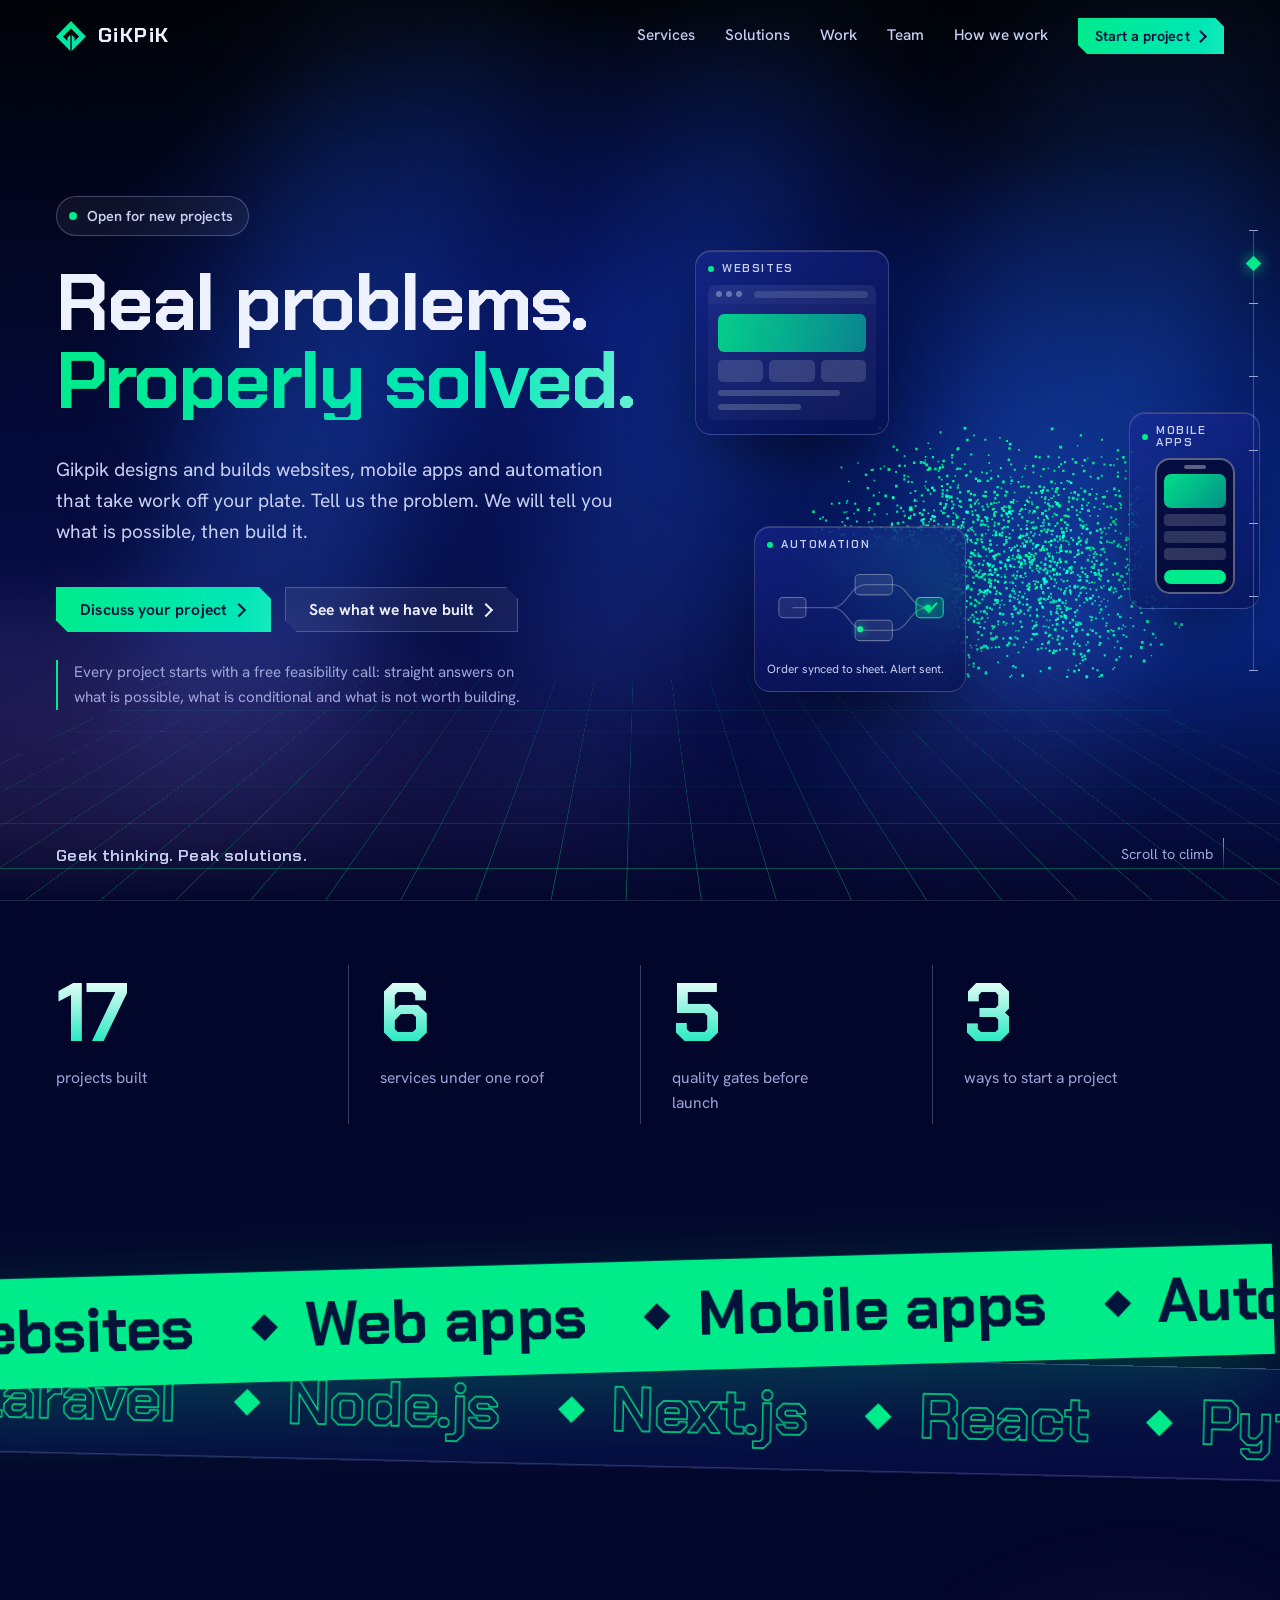
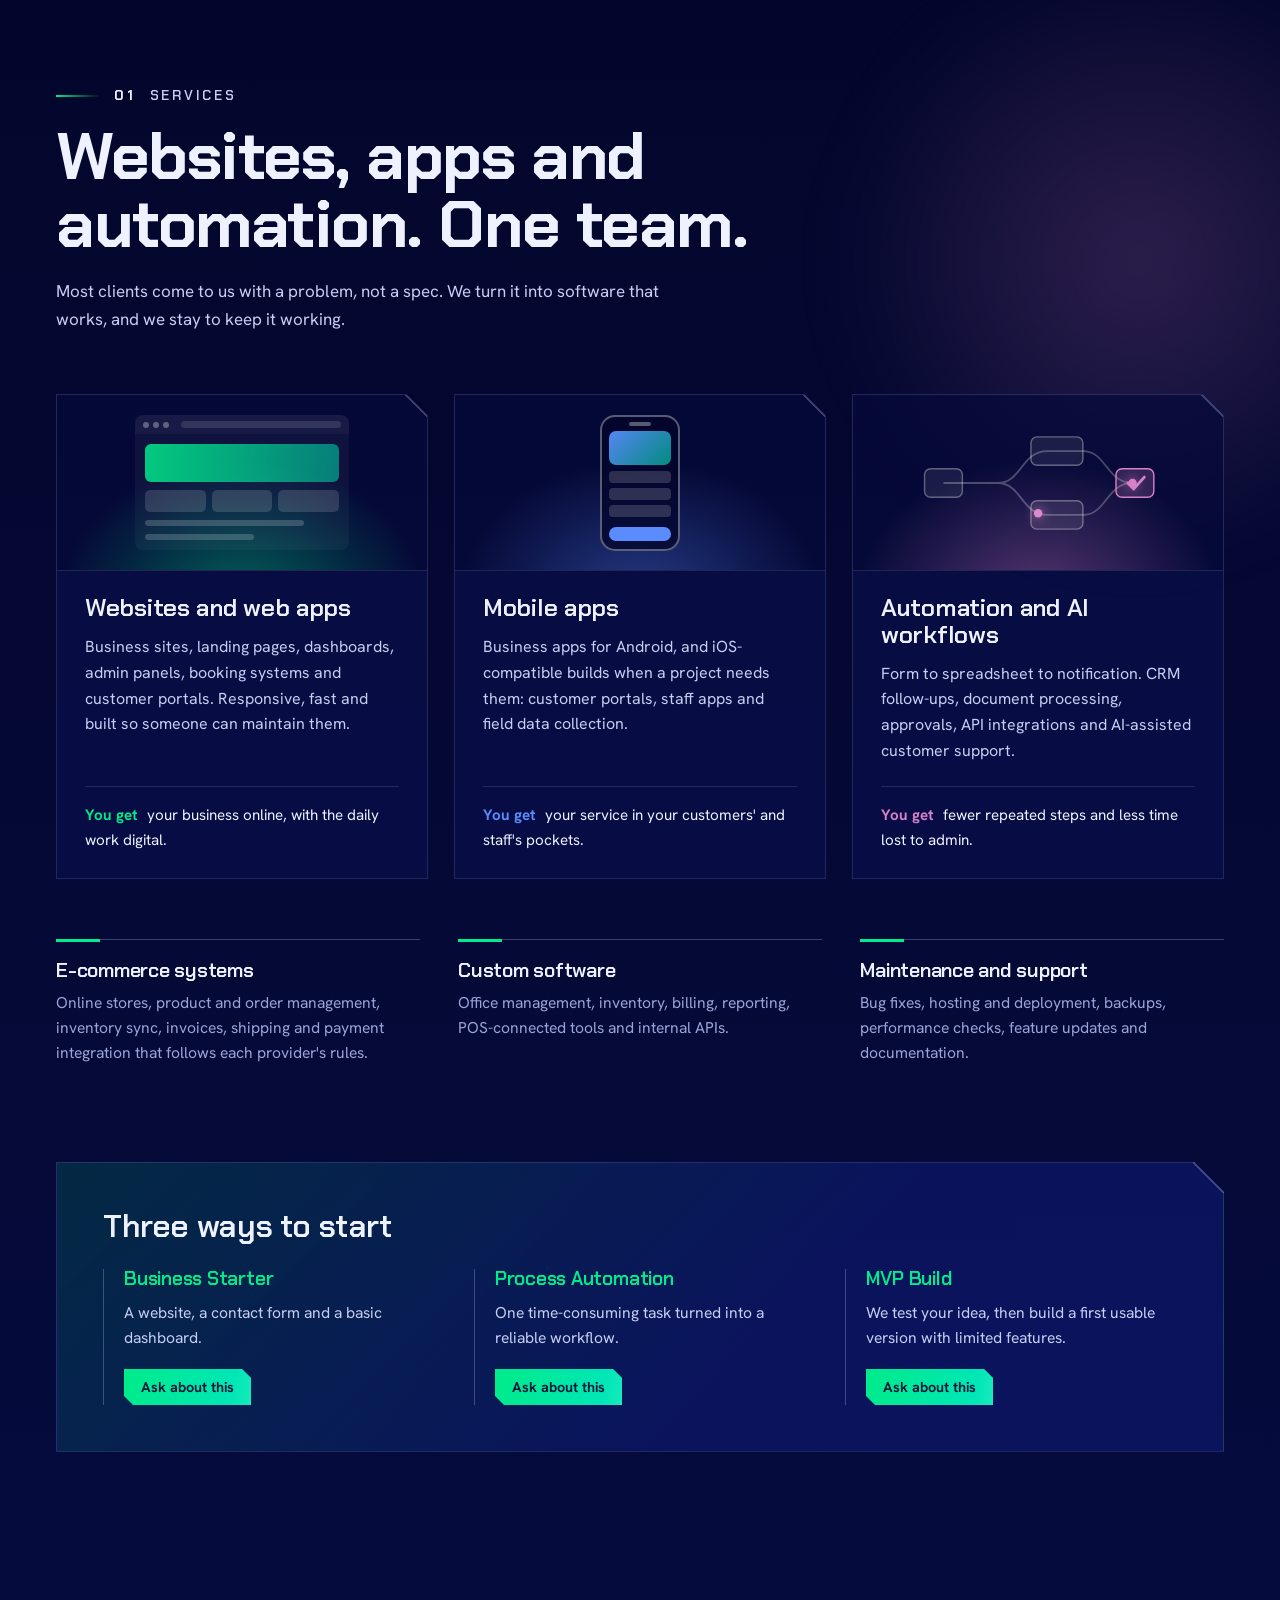
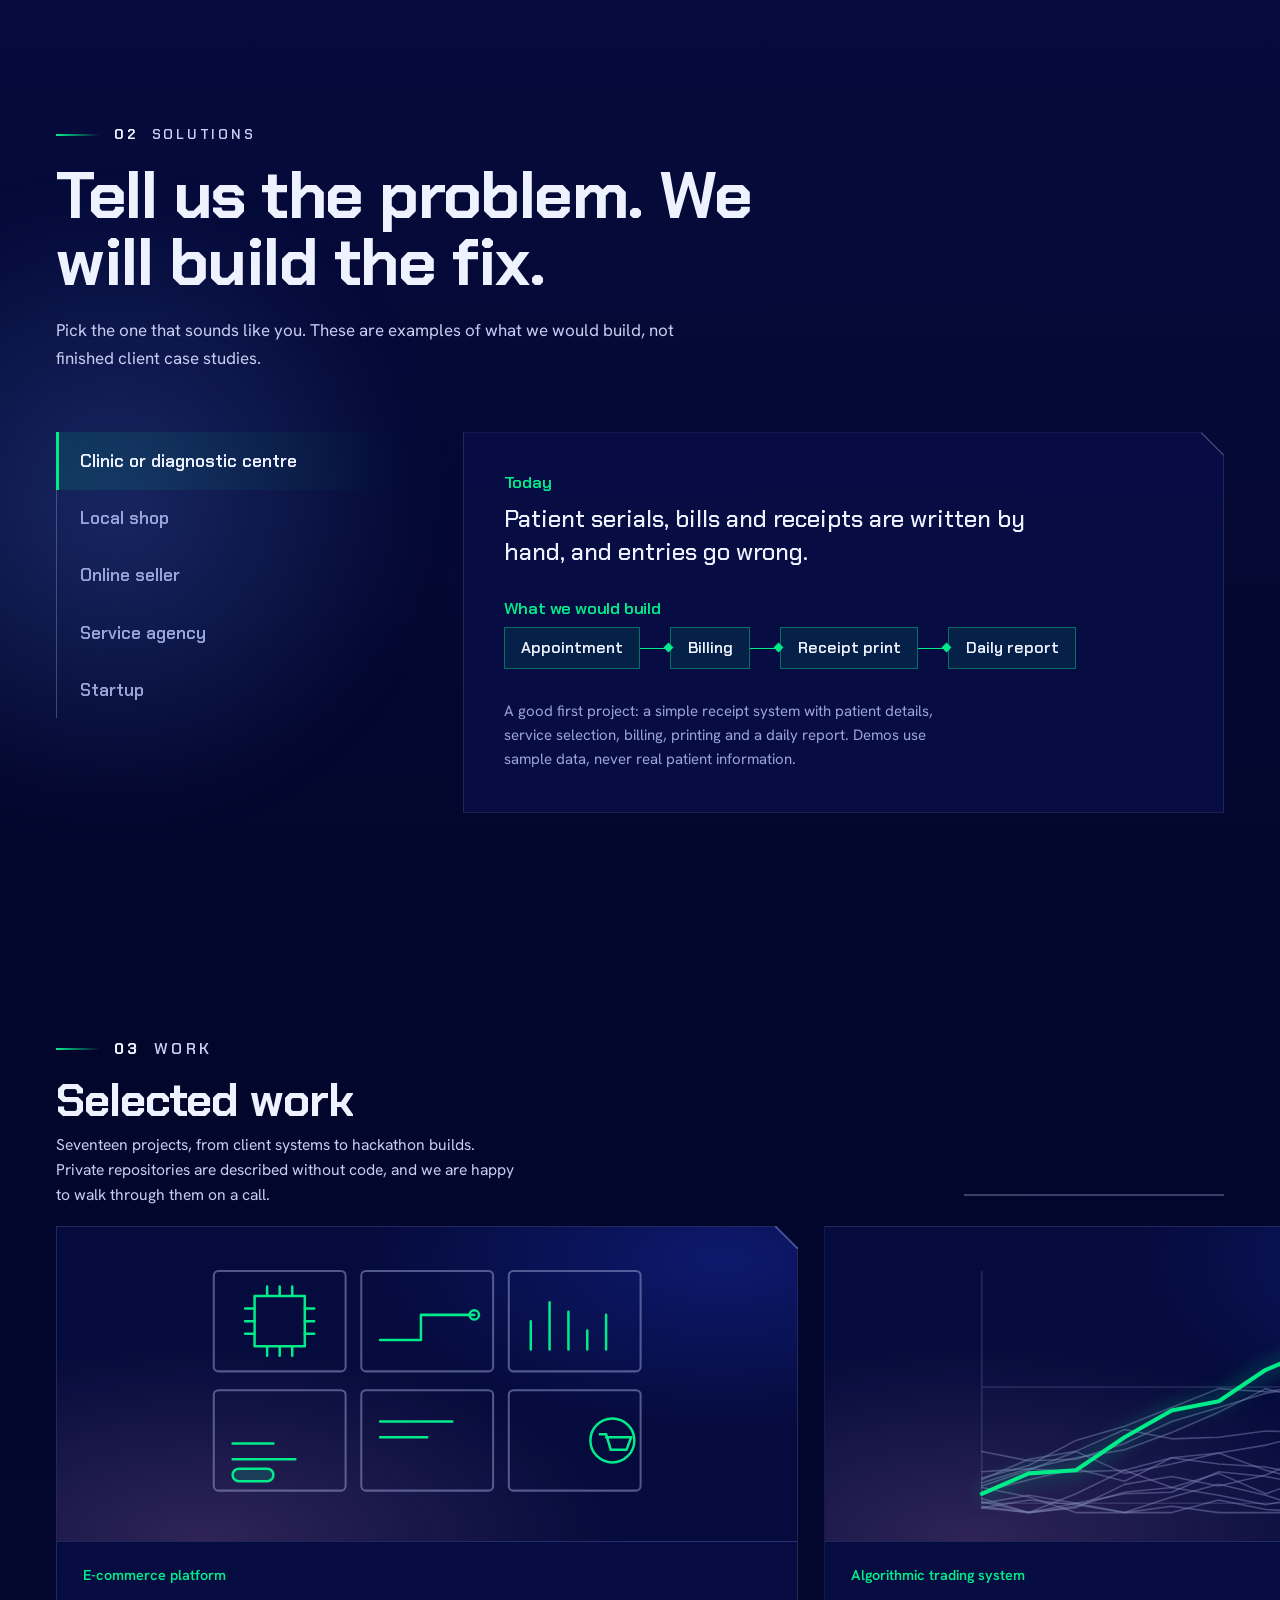
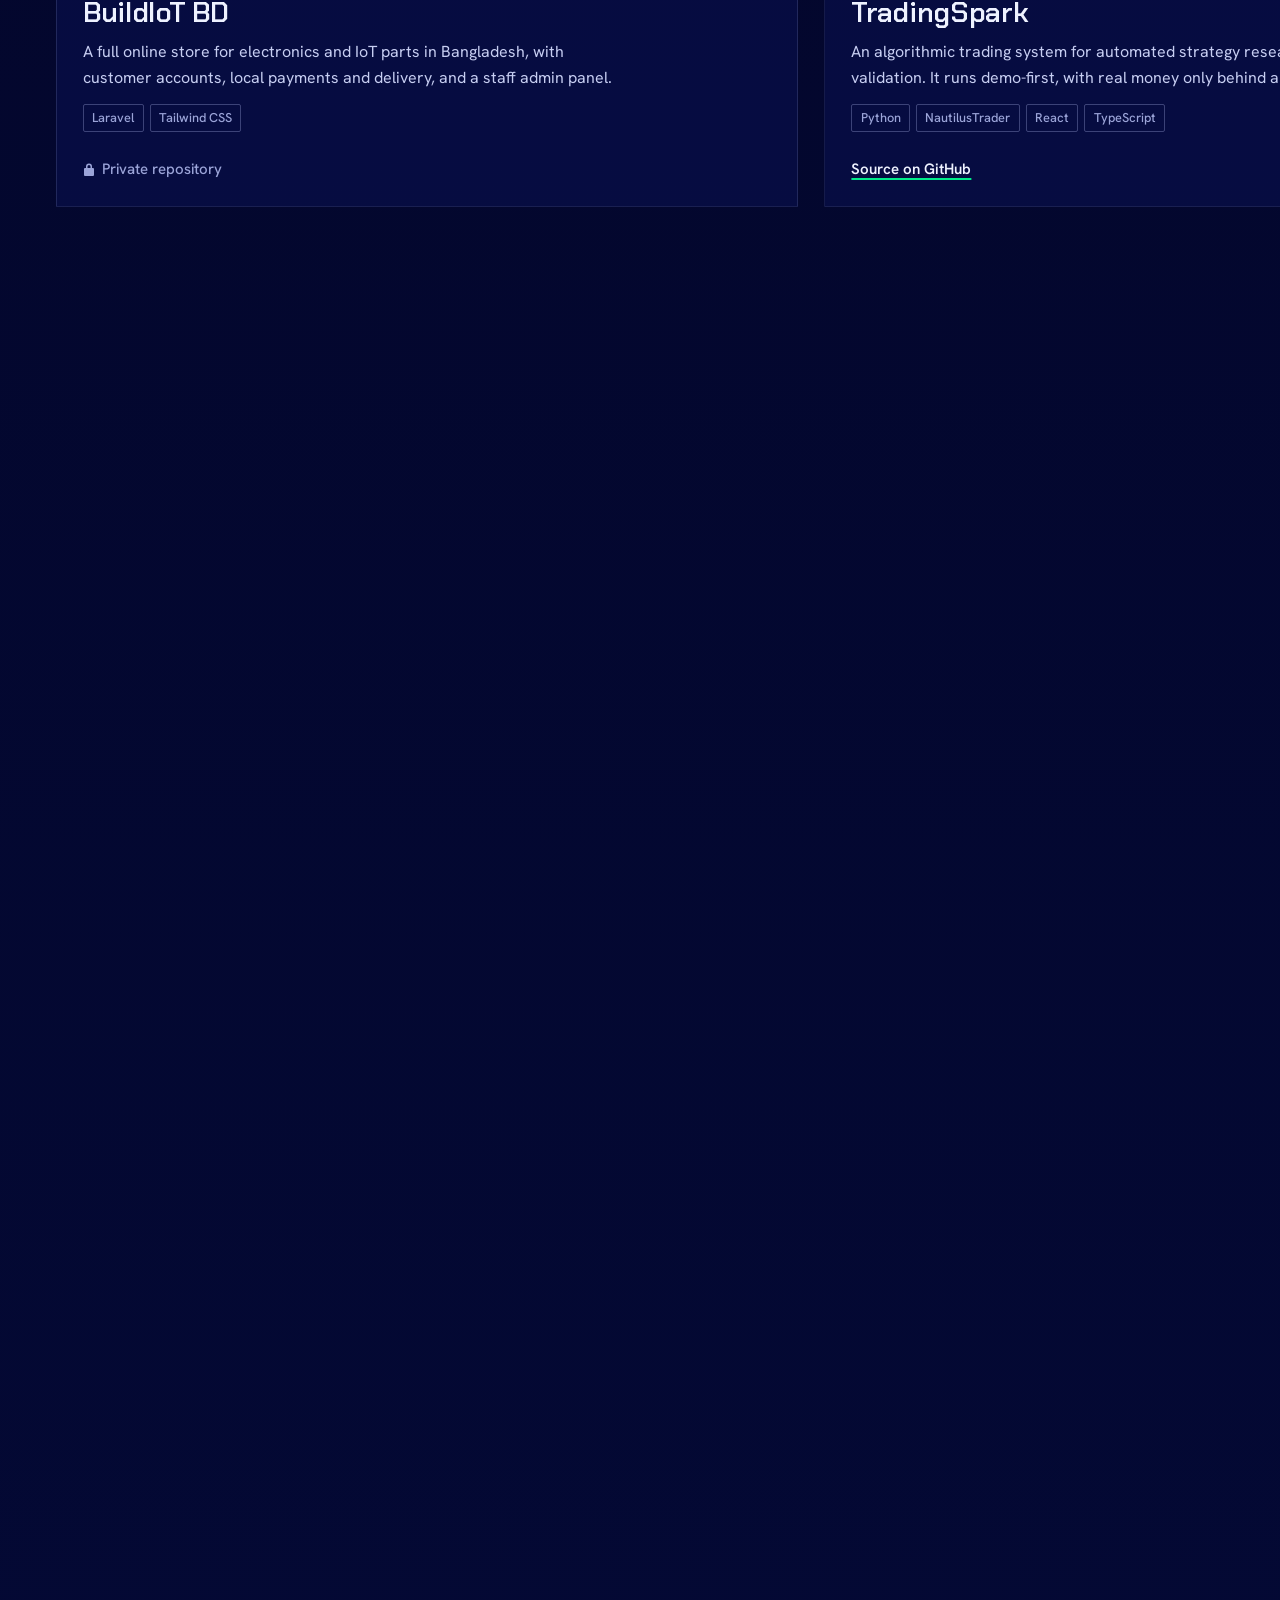
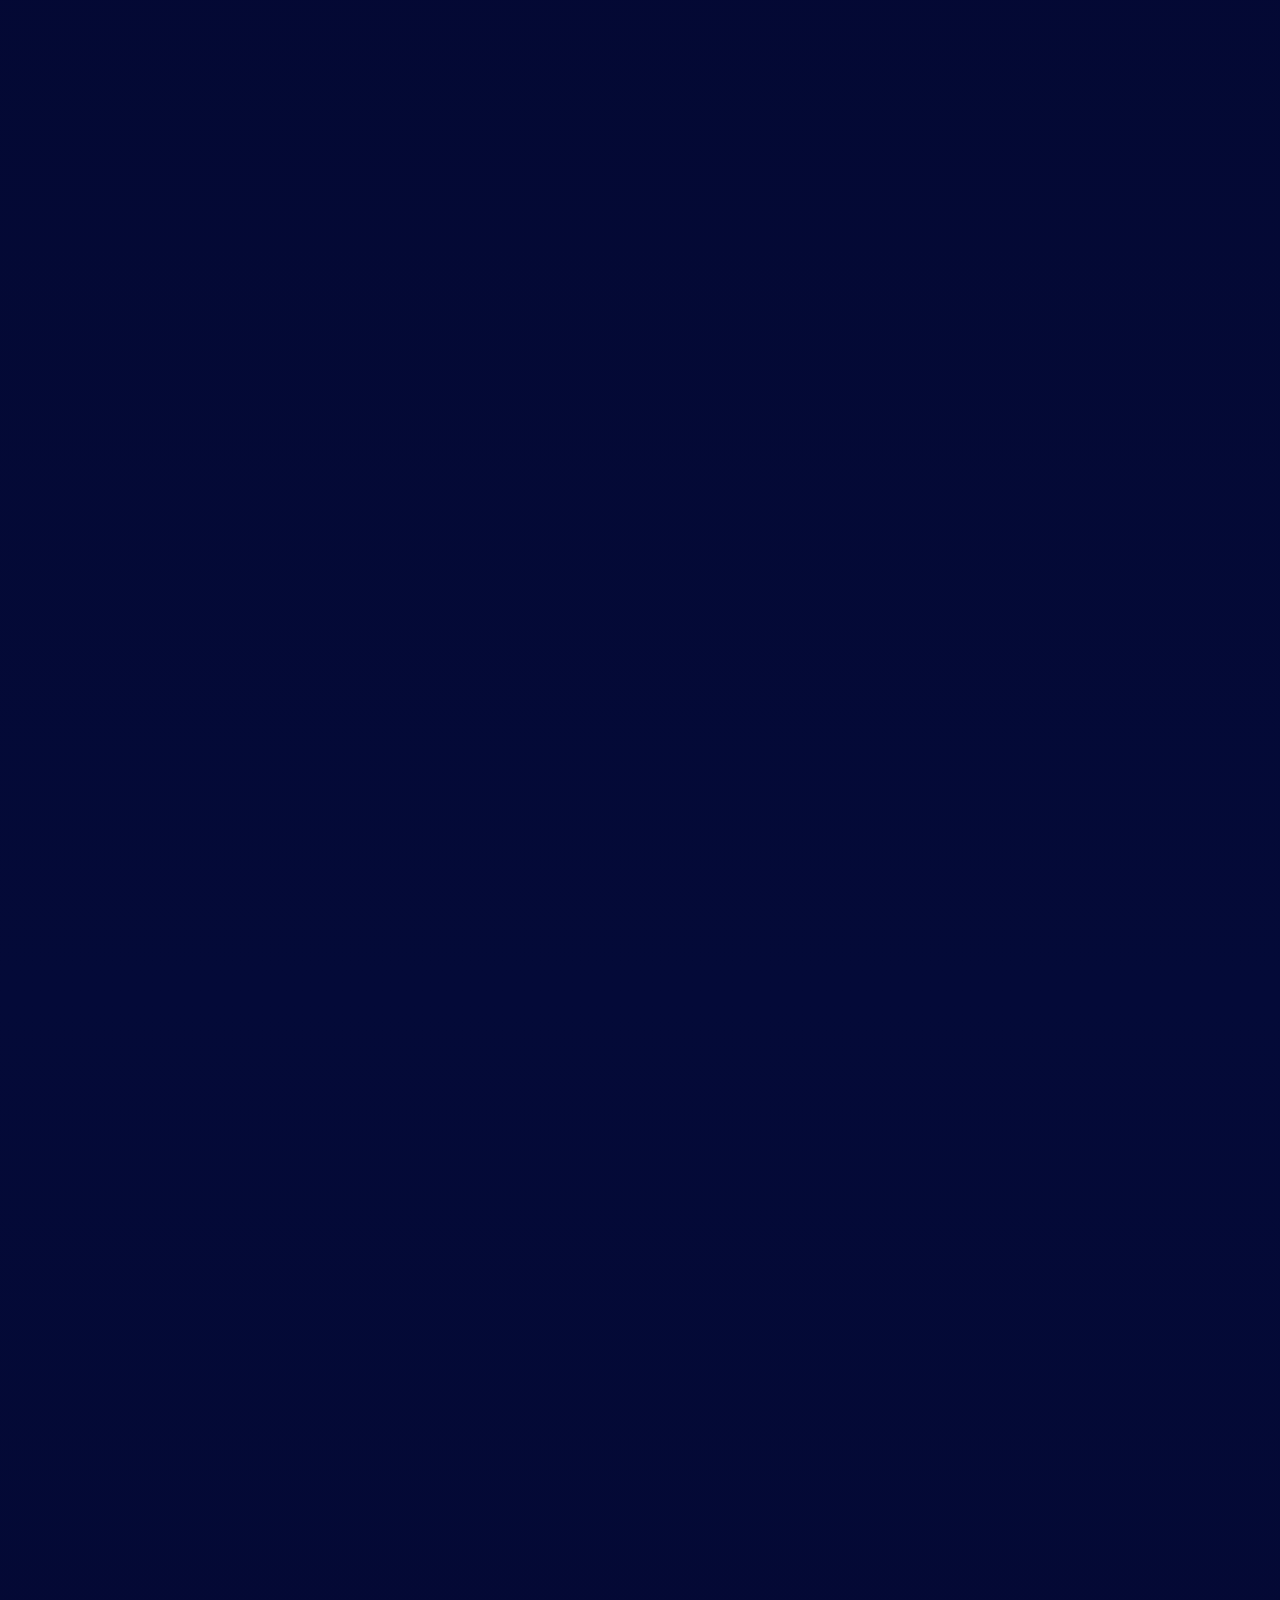
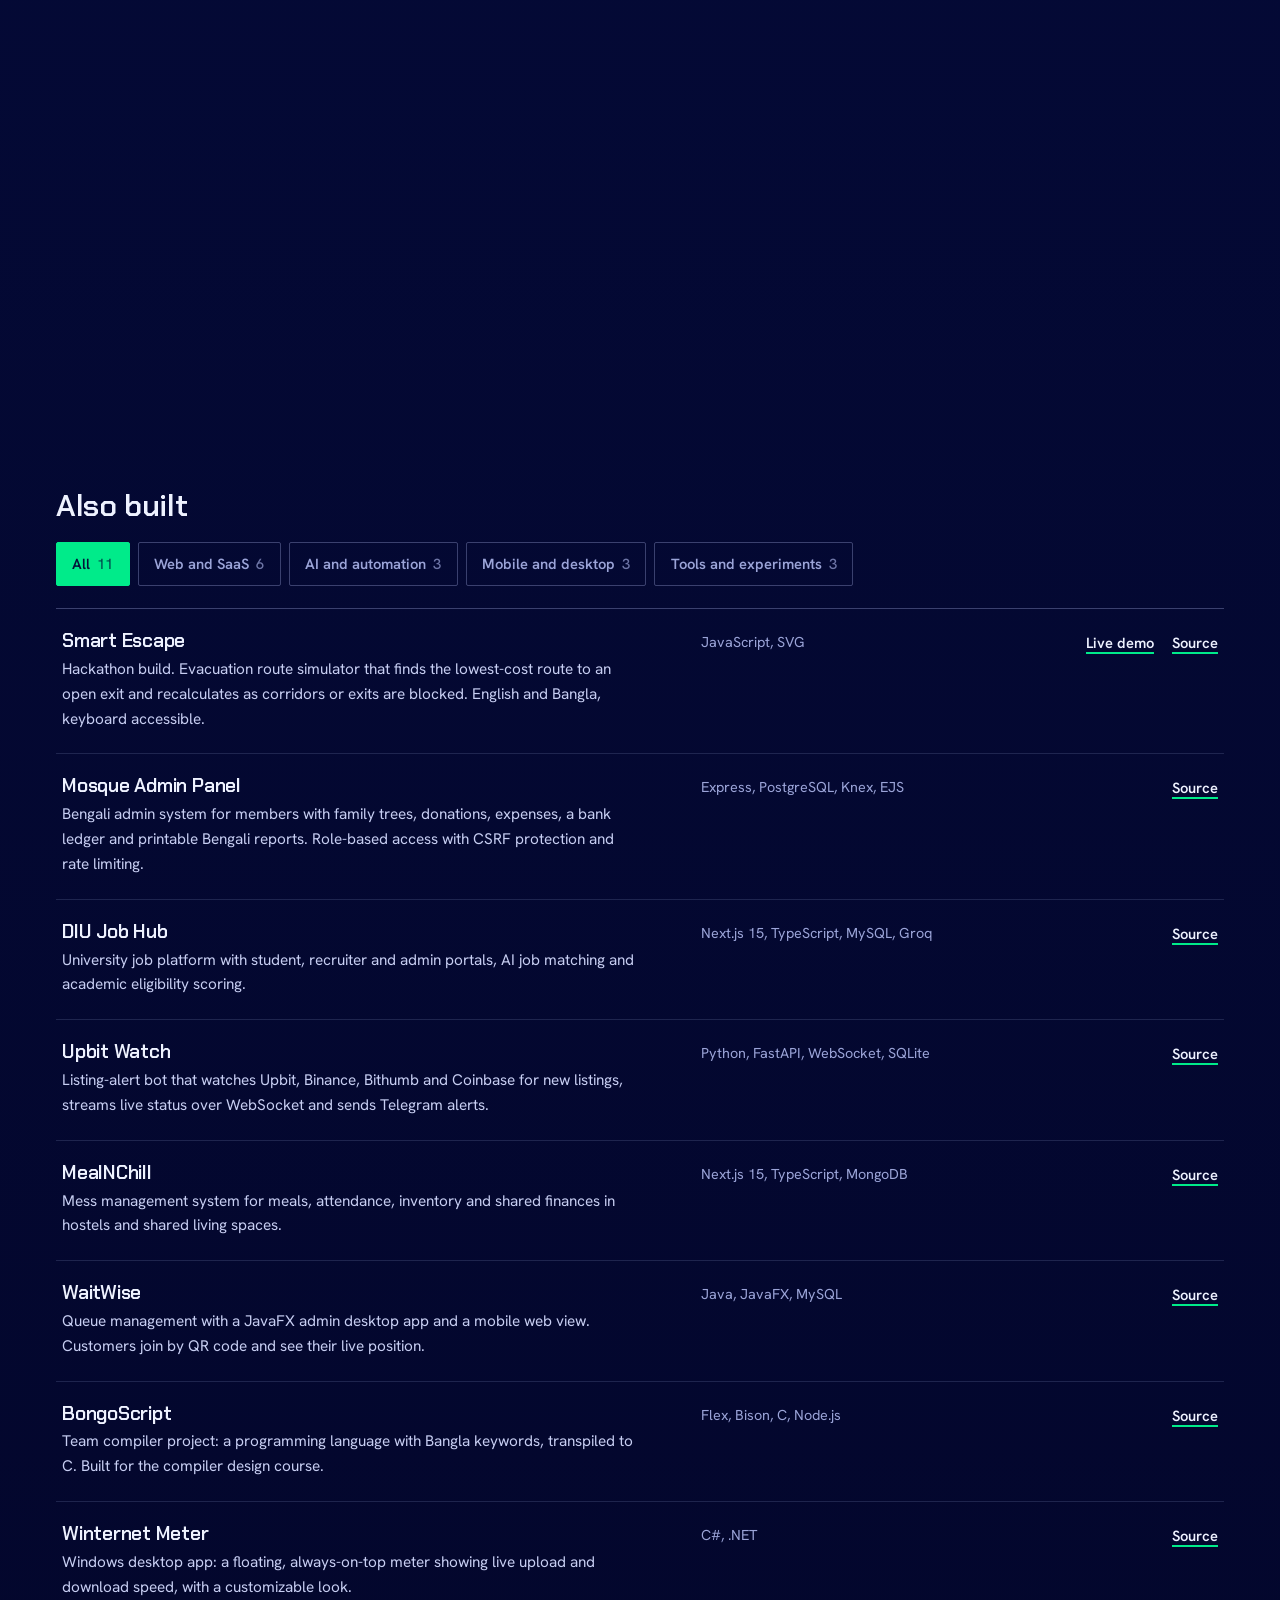
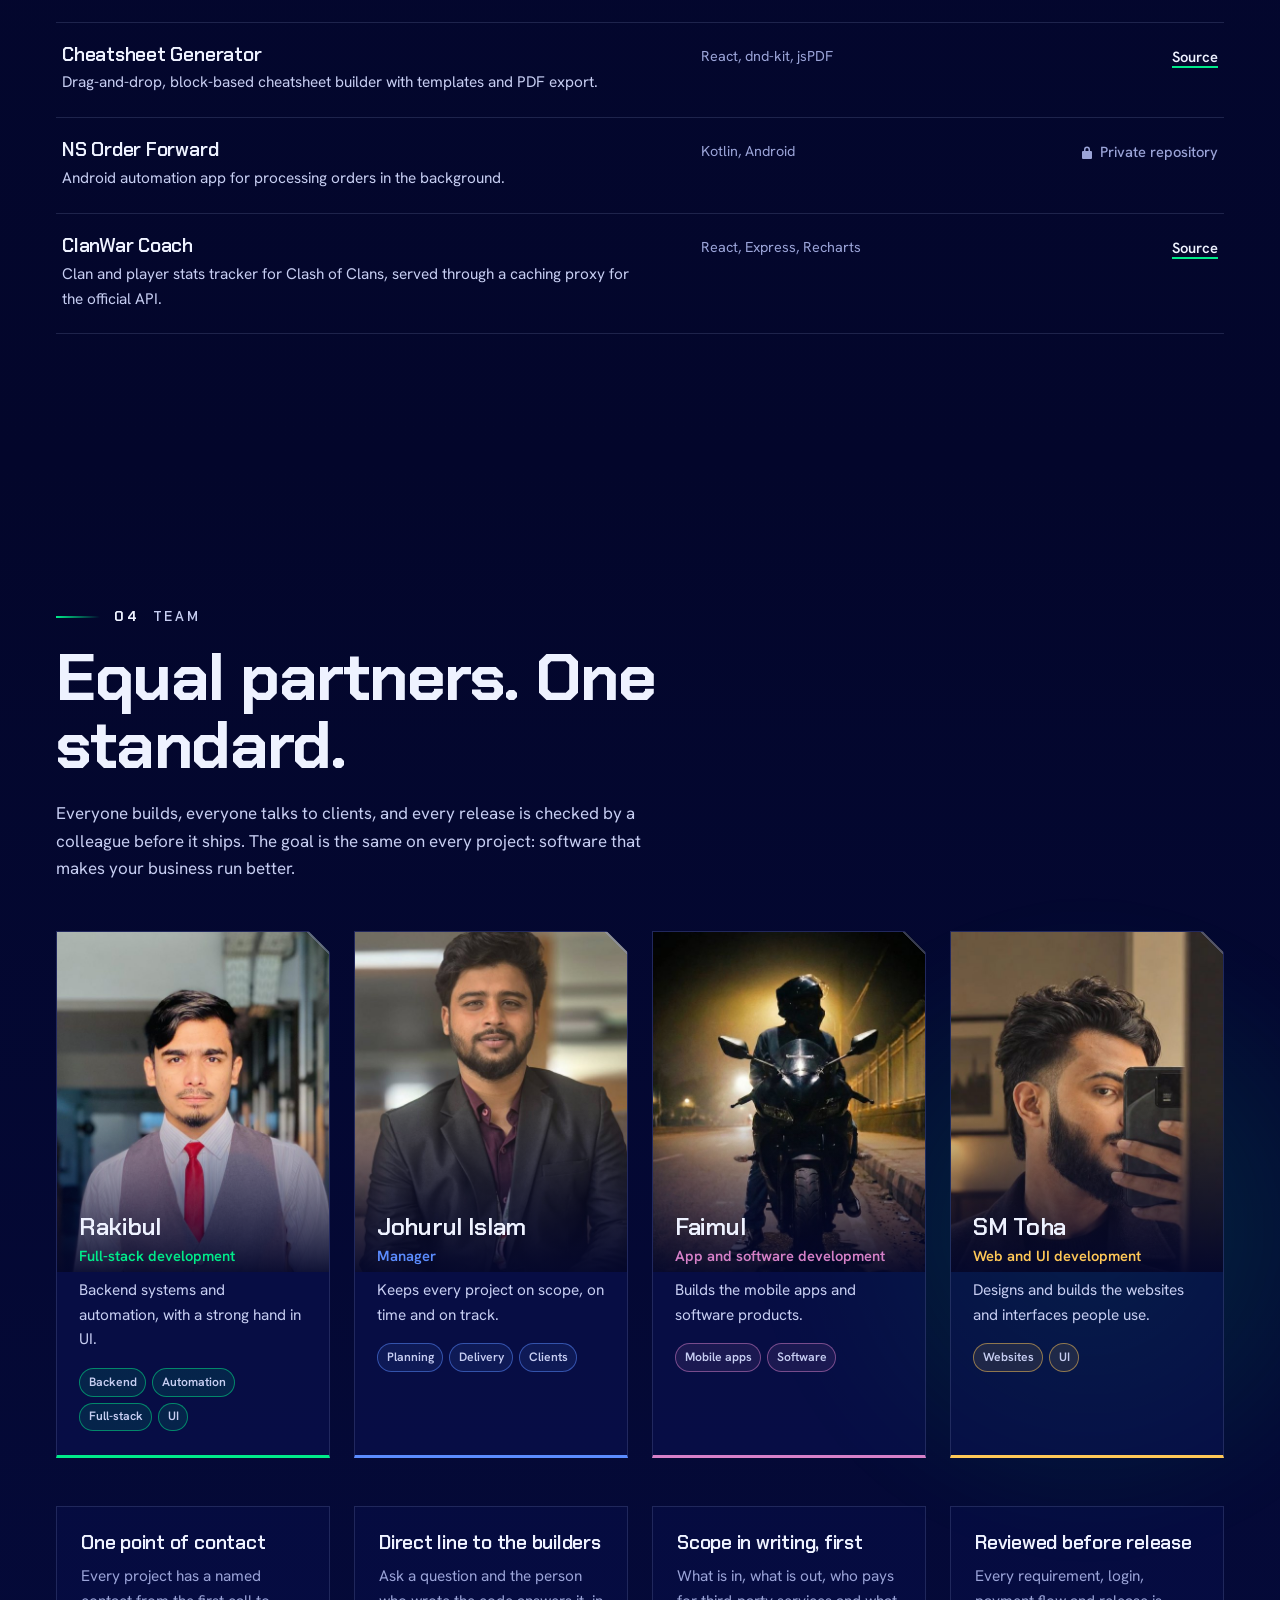
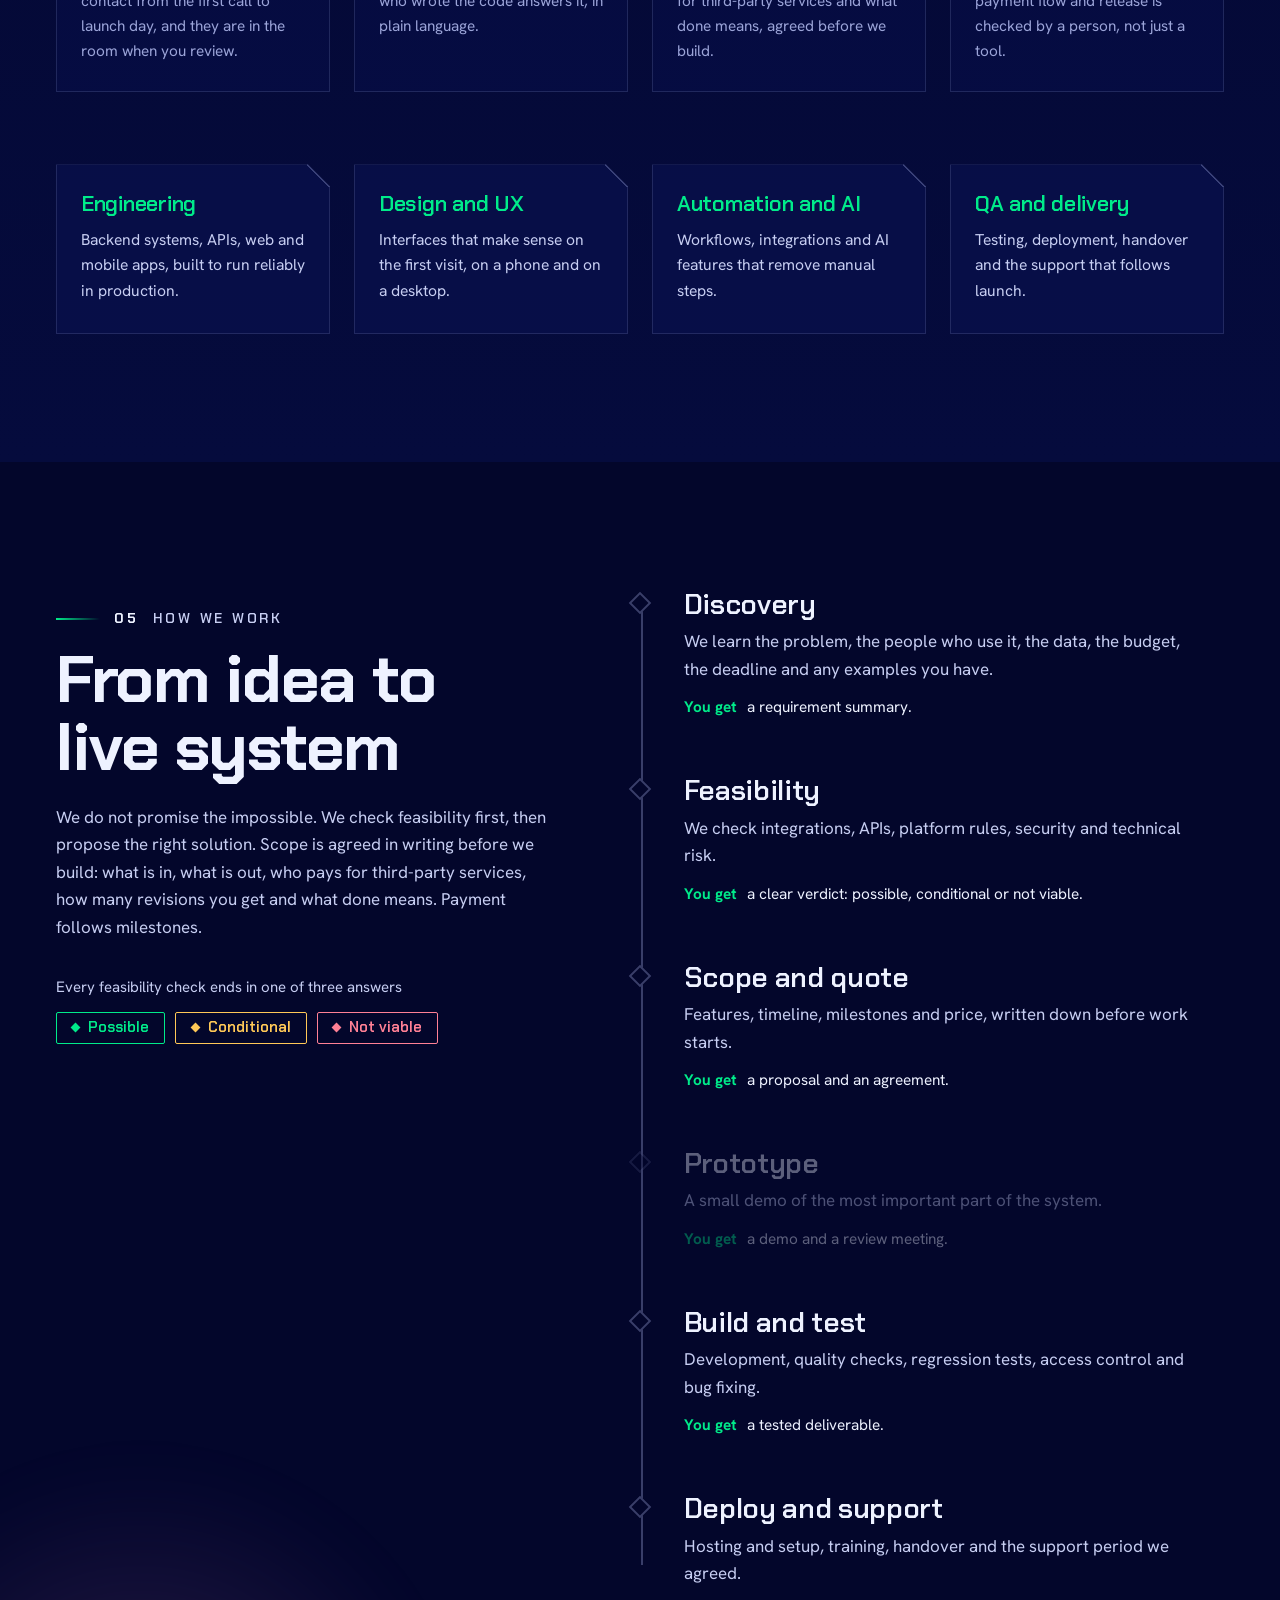
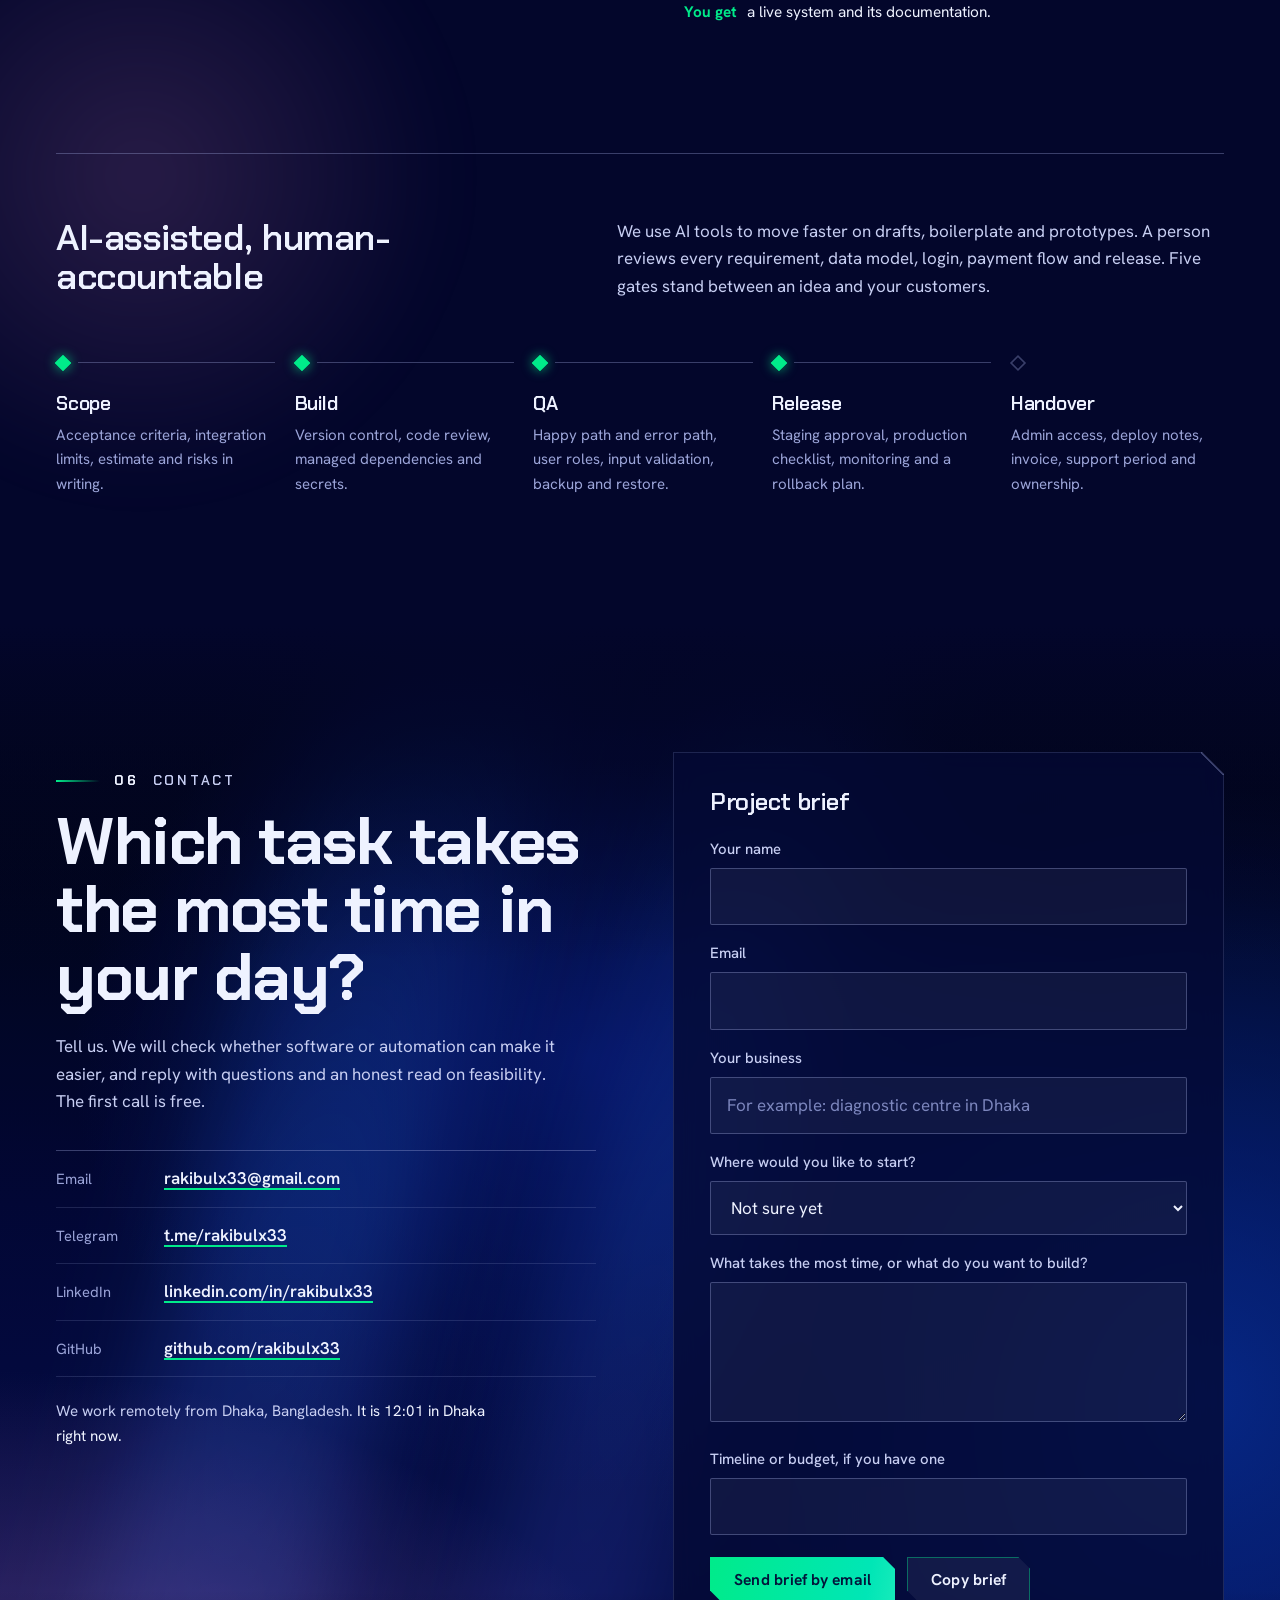
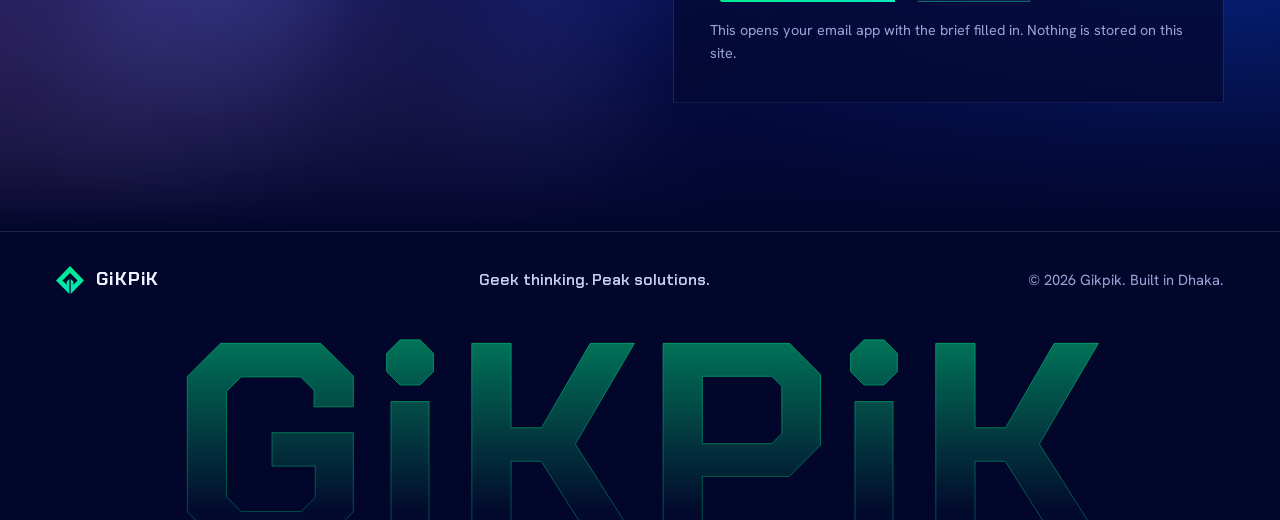
==== commit 9615c39d: "Team: Johurul Islam shown as Manager Co-Authored-By: Claude Opus 5.5 <noreply@anthropic.com> Claude-" ====
--- a/index.html
+++ b/index.html
@@ -434,7 +434,7 @@
     <div class="container">
       <header class="section-head">
         <h2 class="split">Equal partners. One standard.</h2>
-        <p>There is no pecking order at Gikpik. Everyone builds, everyone talks to clients, and every release is checked by a colleague before it ships. The goal is the same on every project: software that makes your business run better.</p>
+        <p>Everyone builds, everyone talks to clients, and every release is checked by a colleague before it ships. The goal is the same on every project: software that makes your business run better.</p>
       </header>
 
       <ul class="principles">
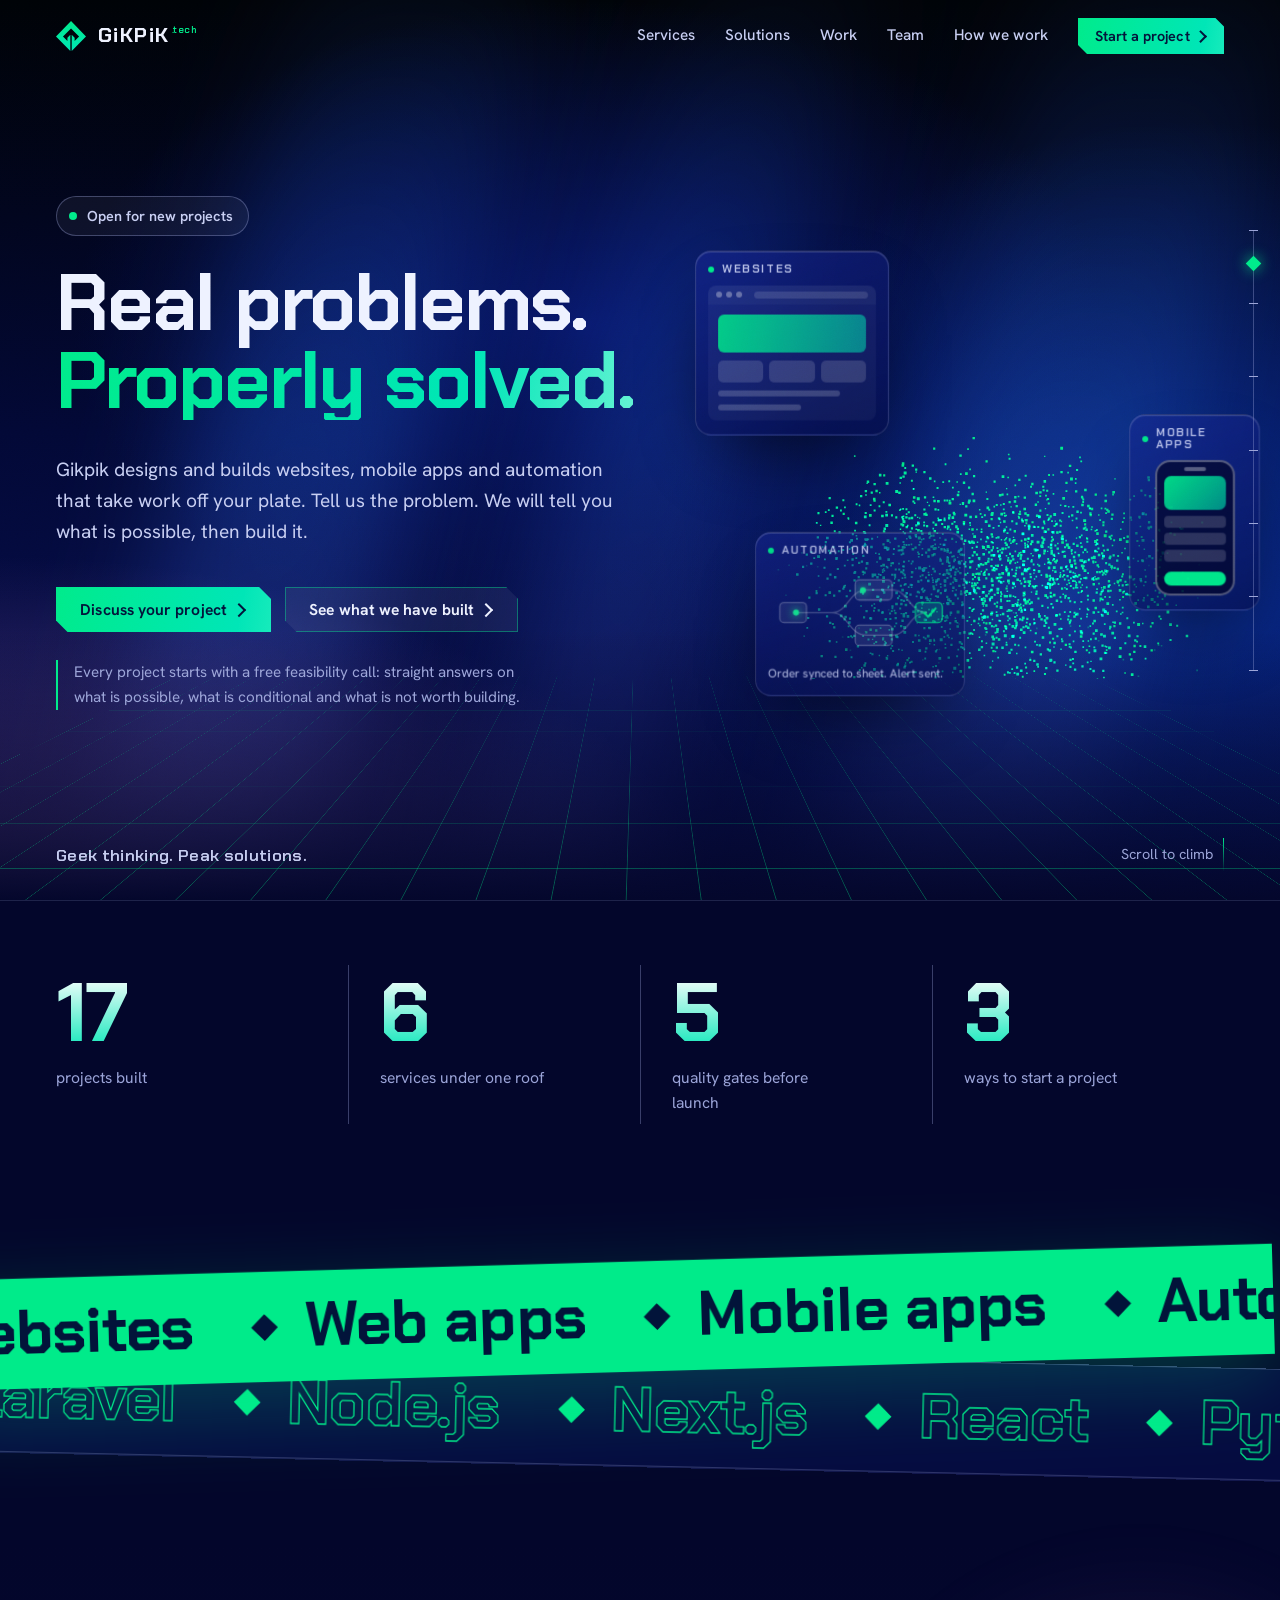
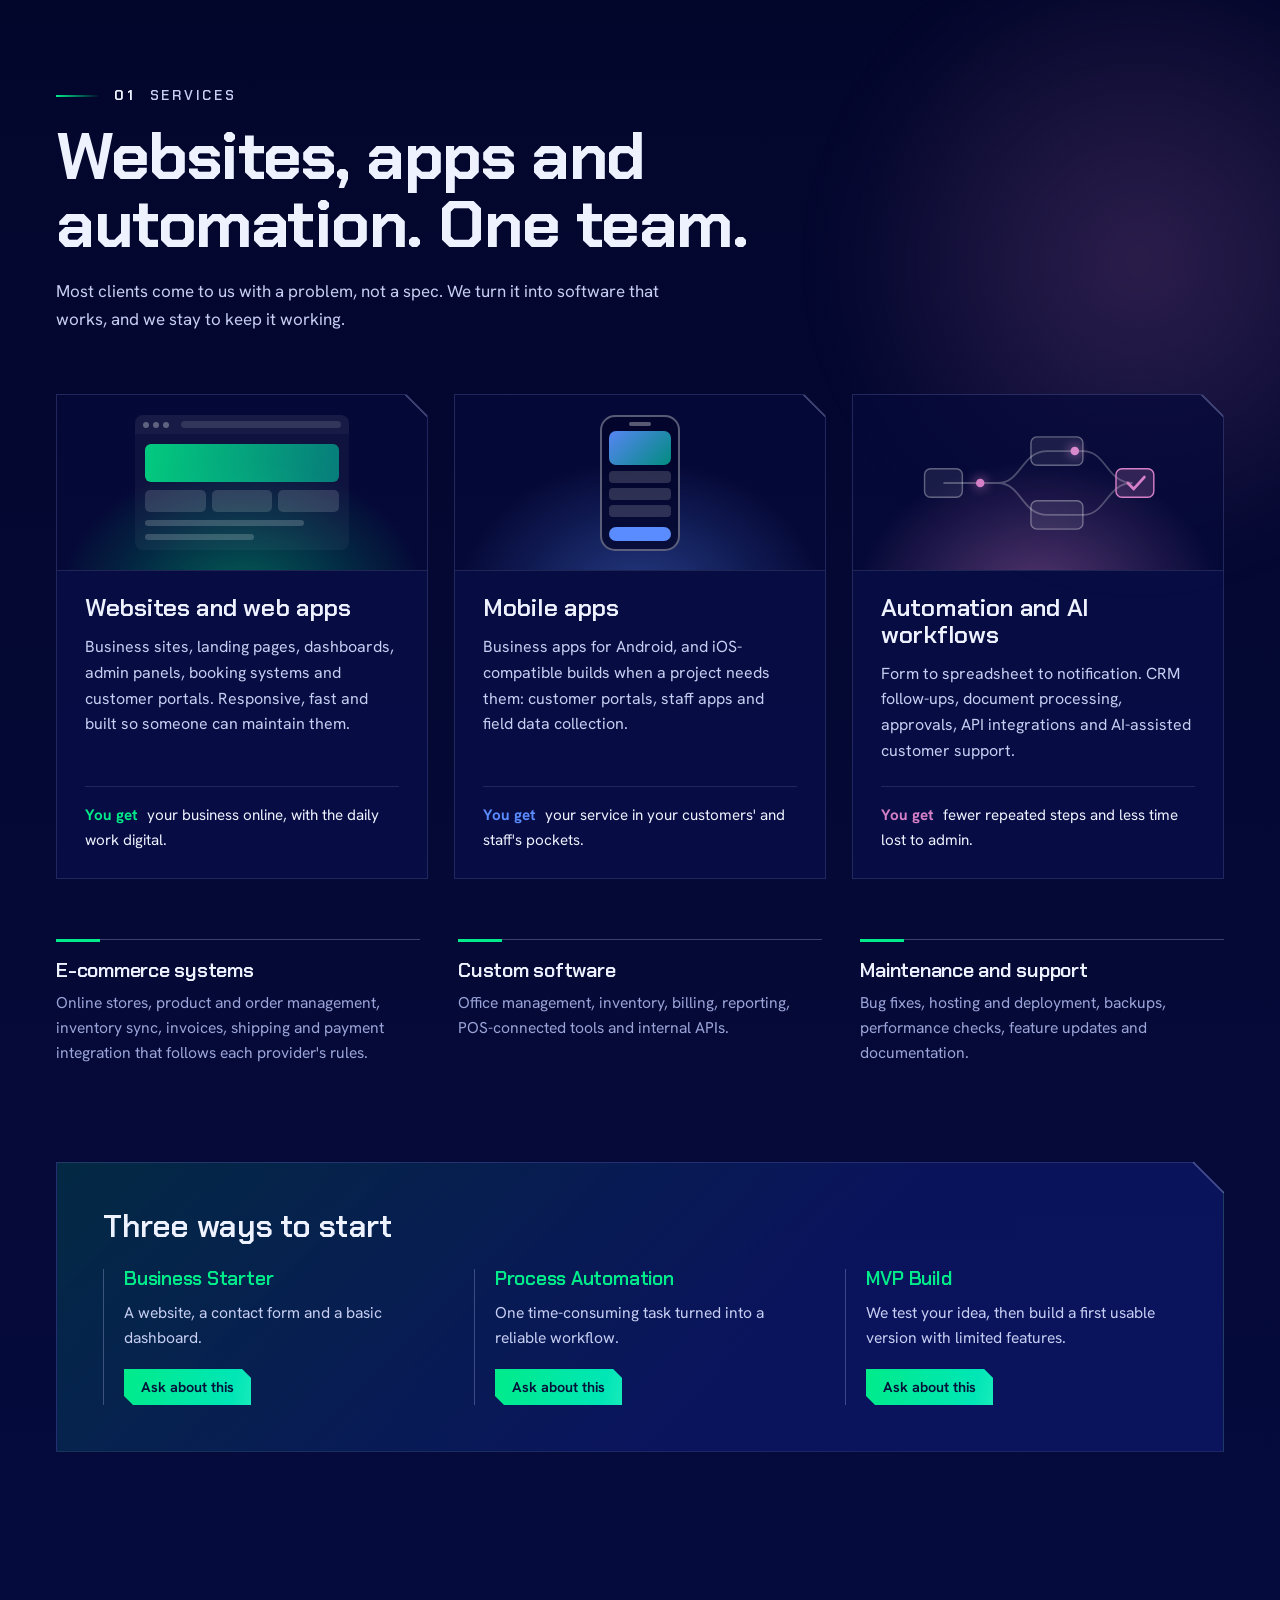
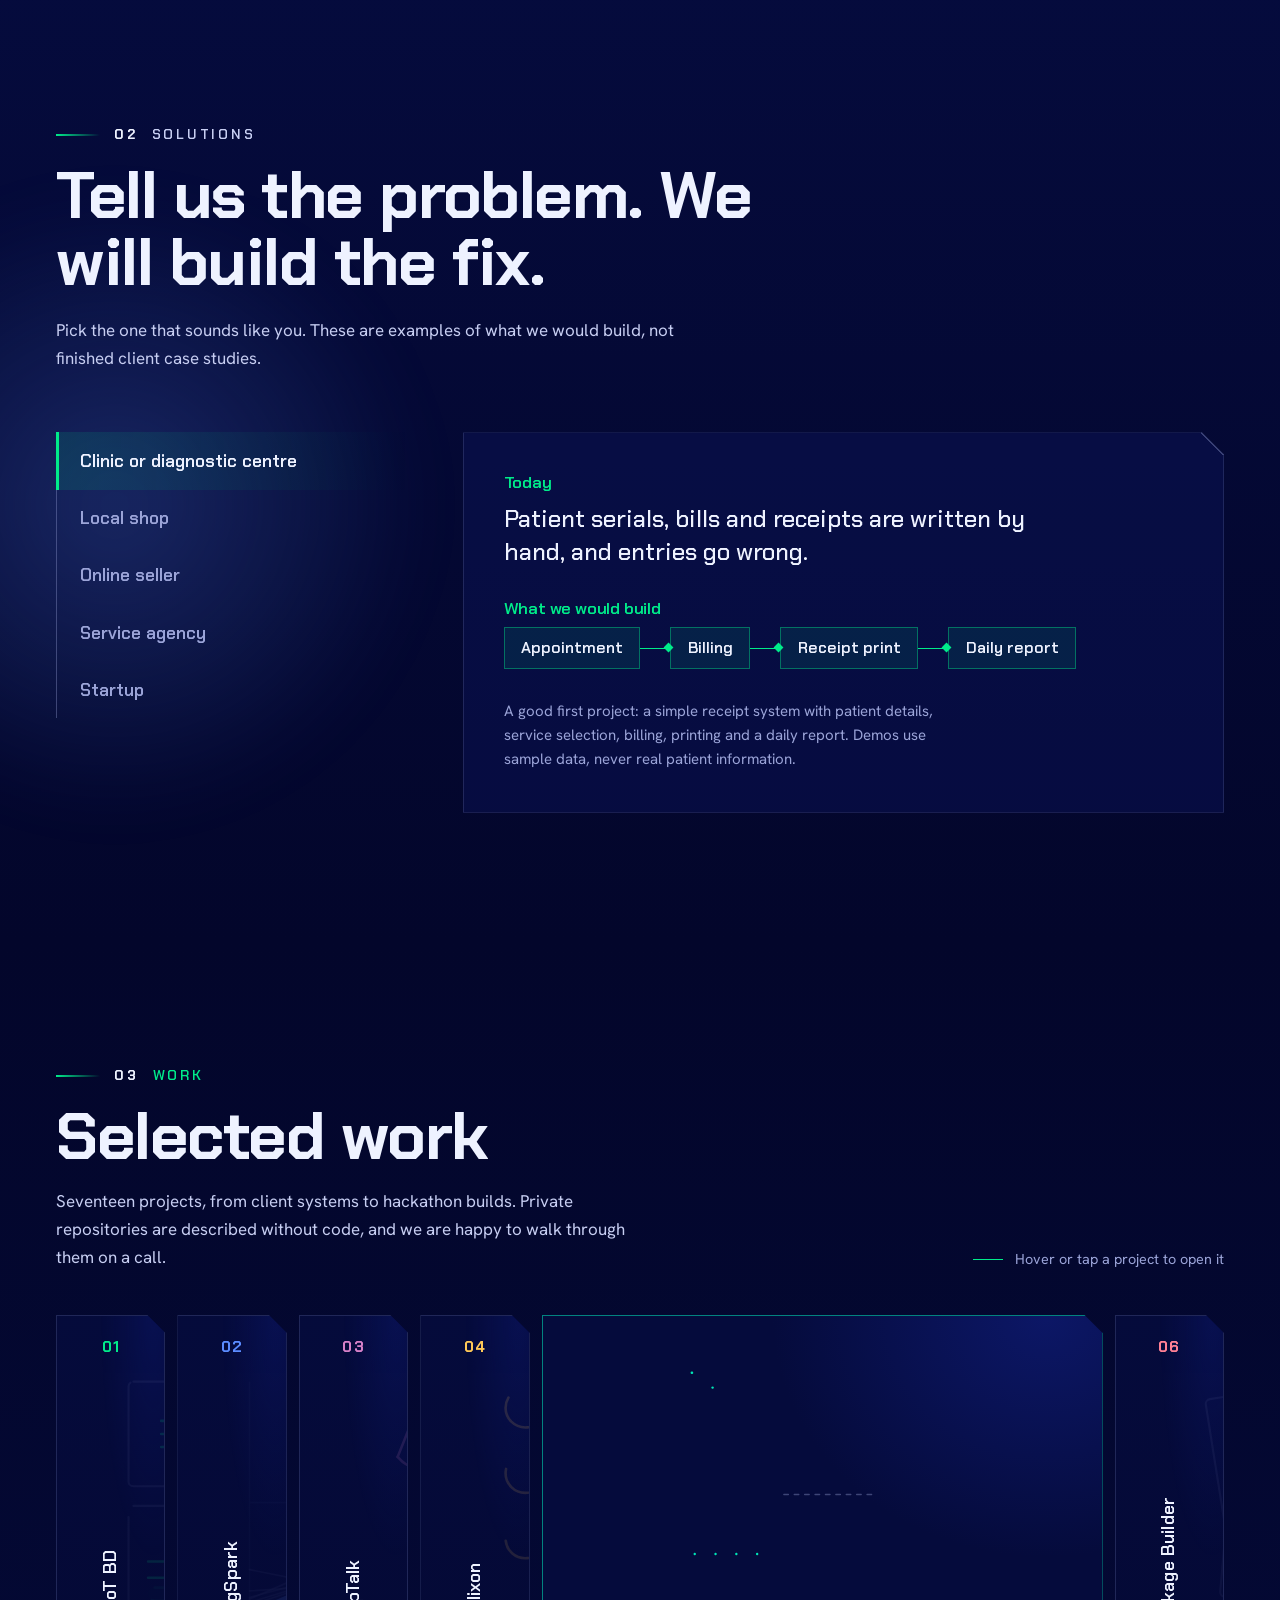
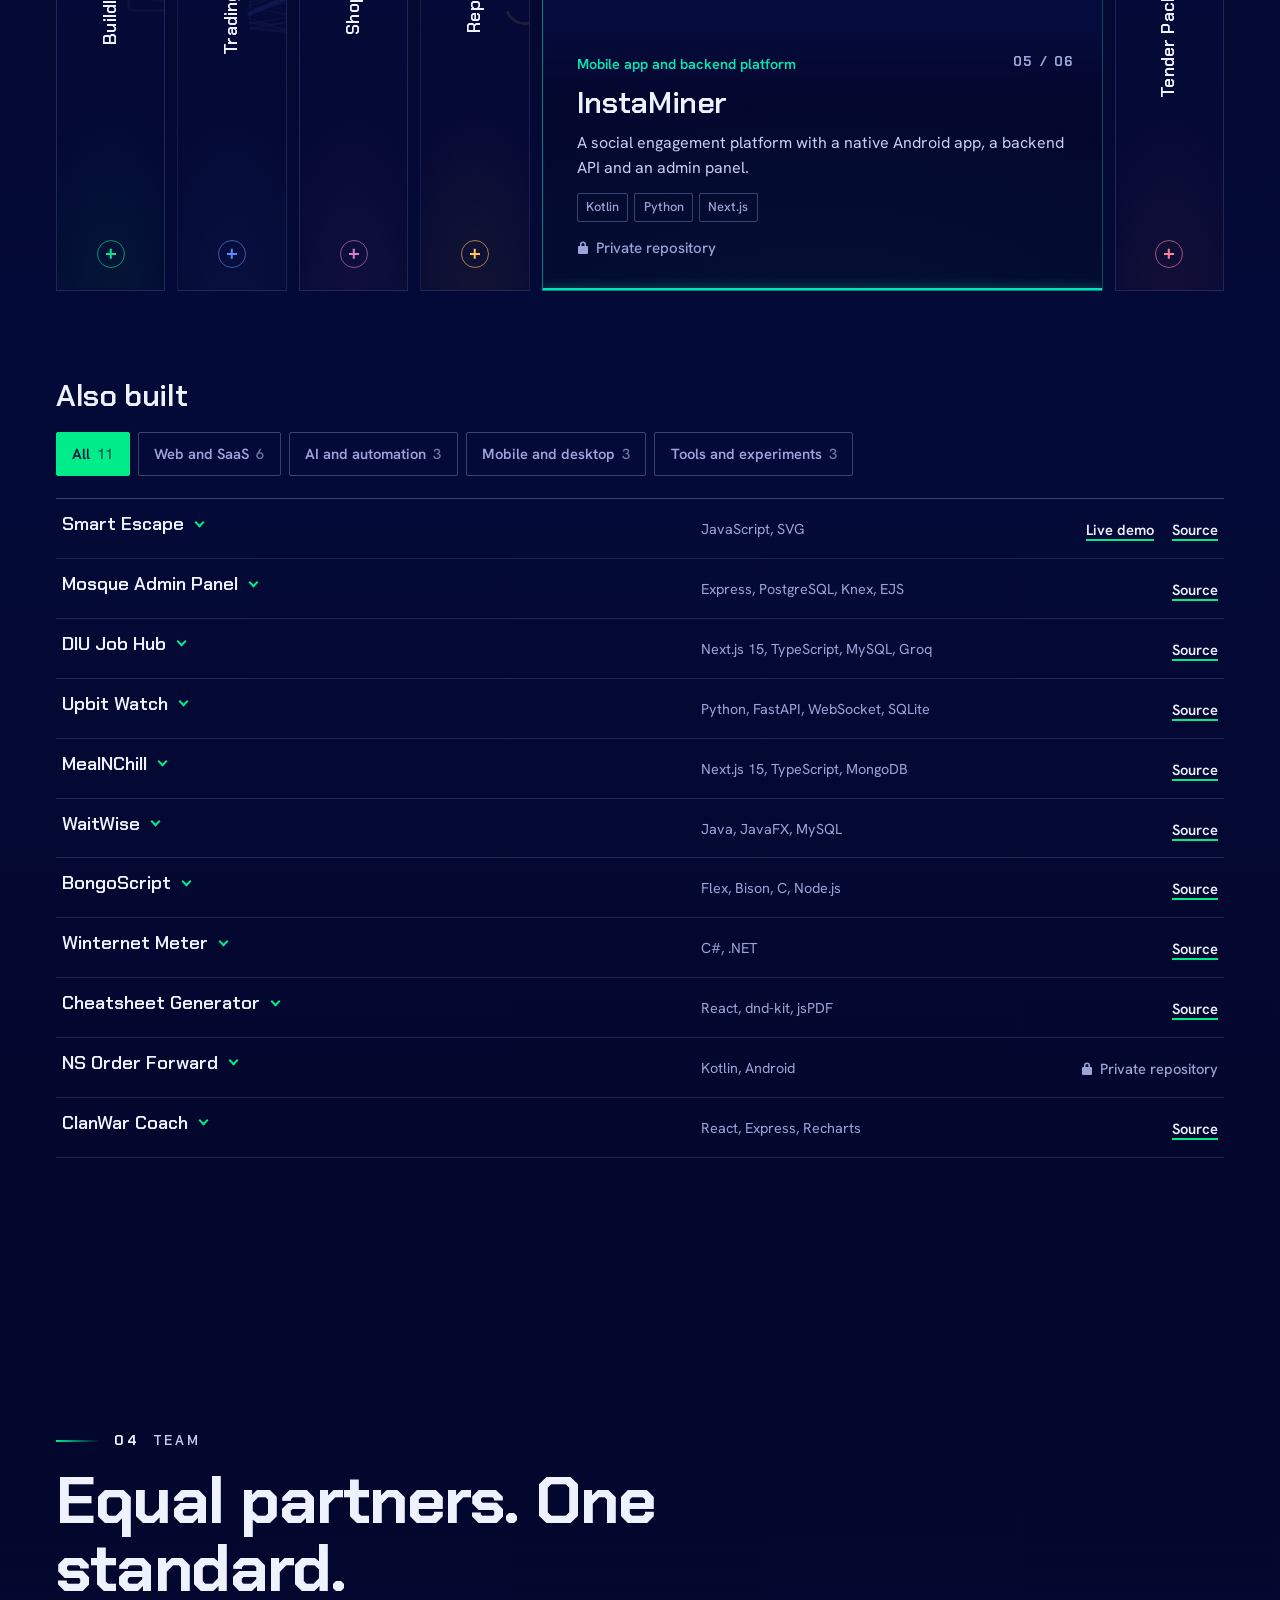
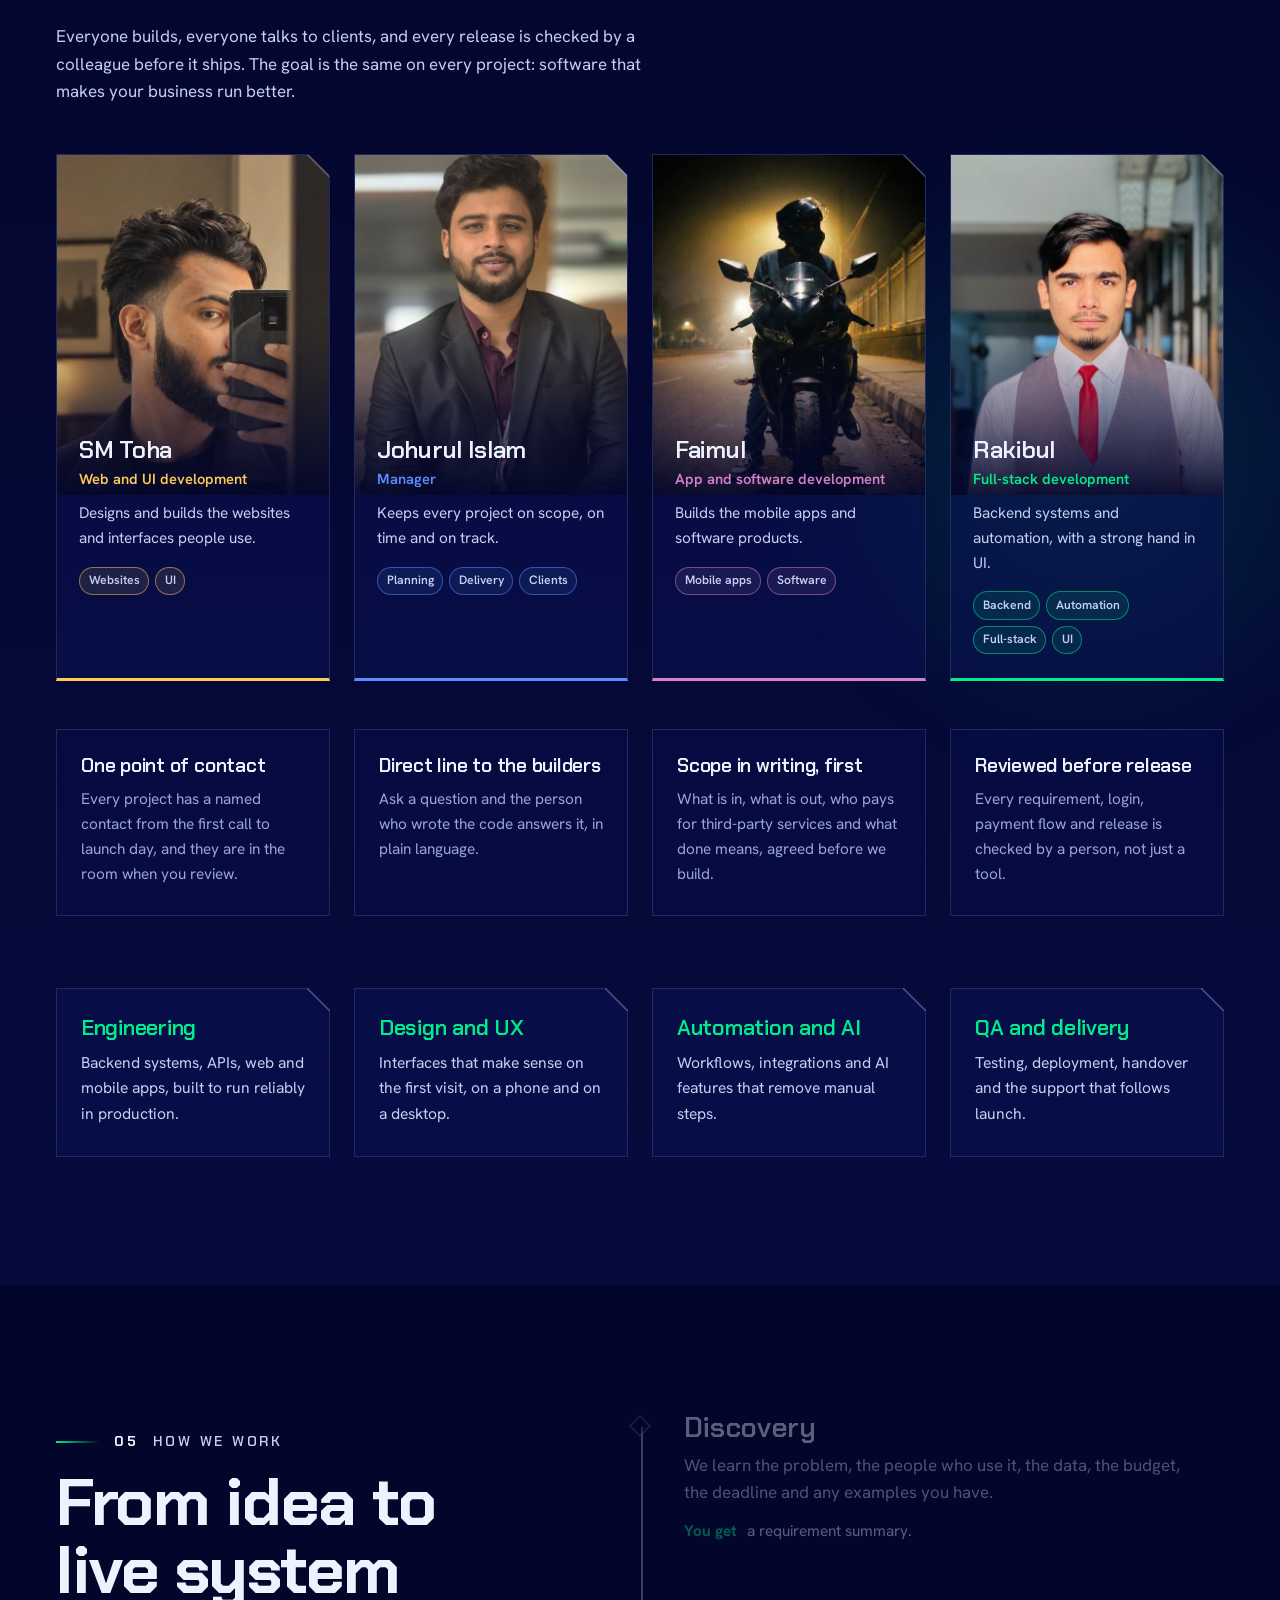
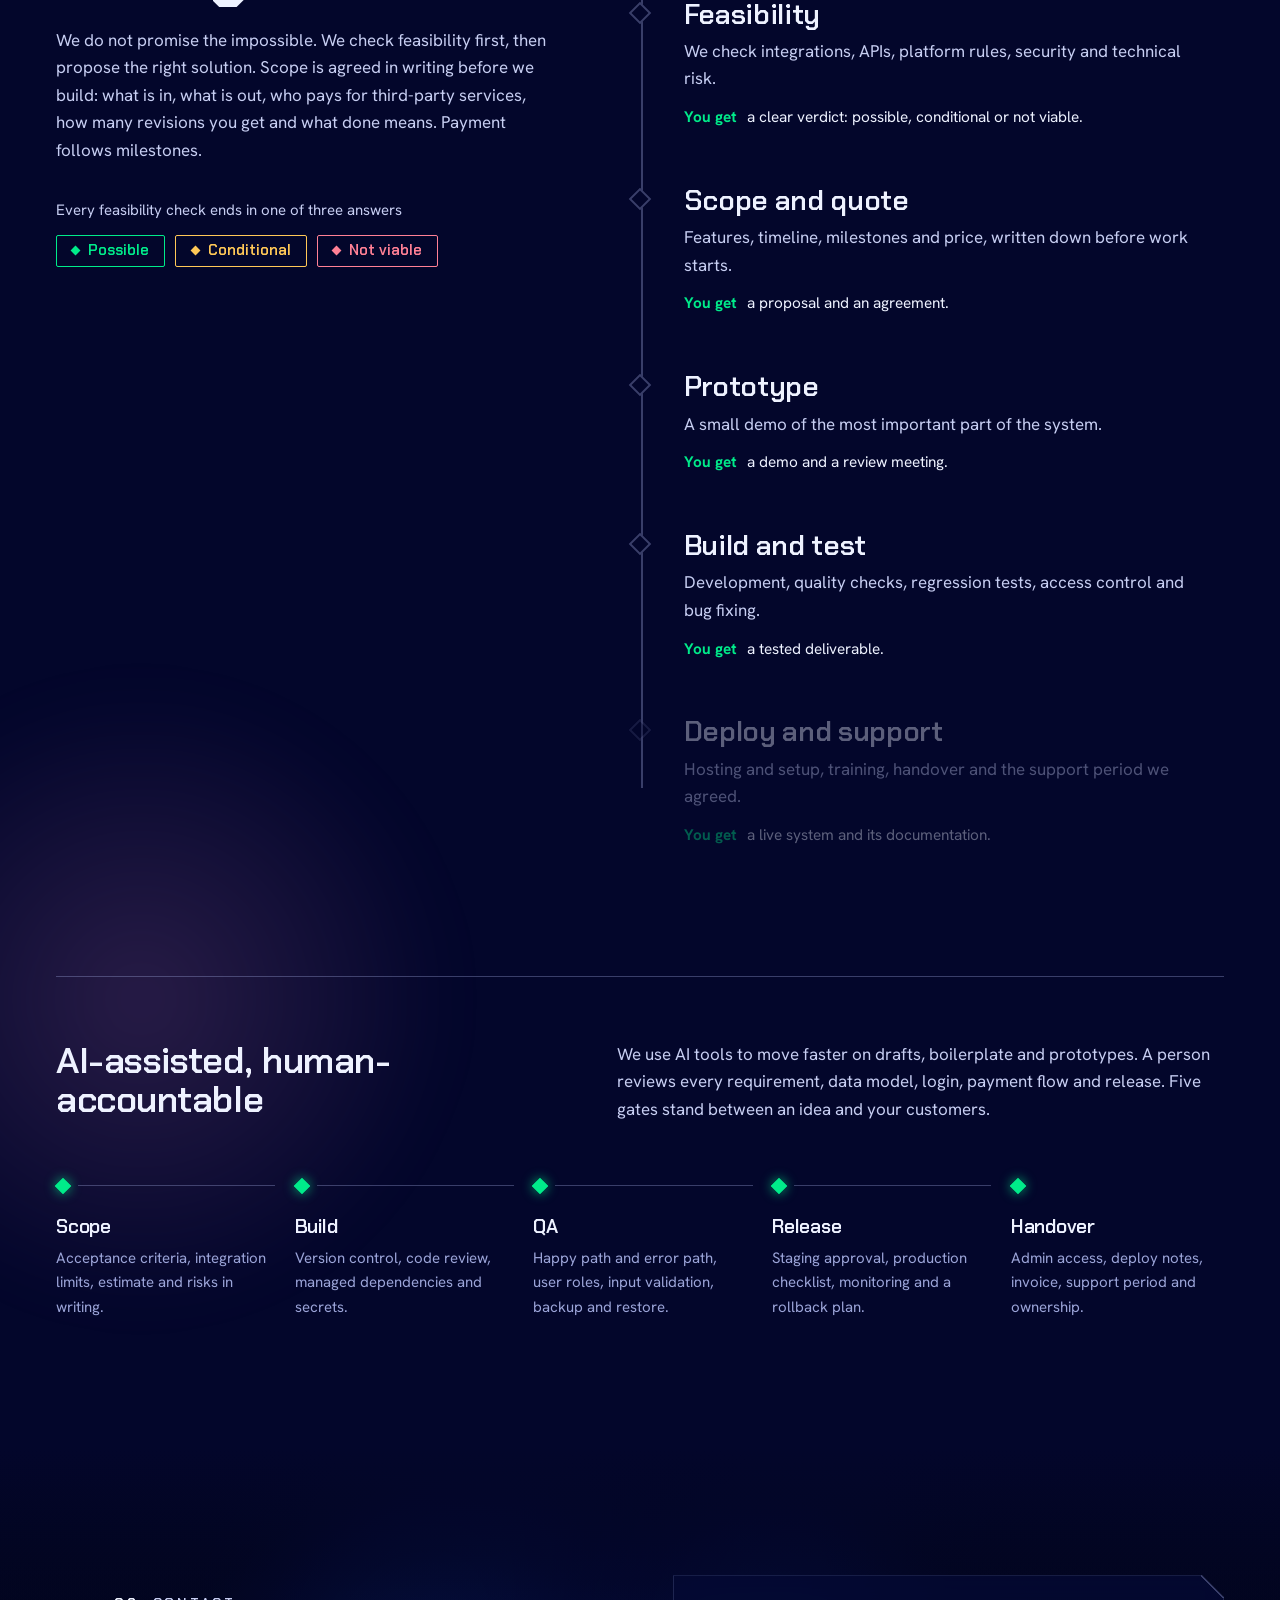
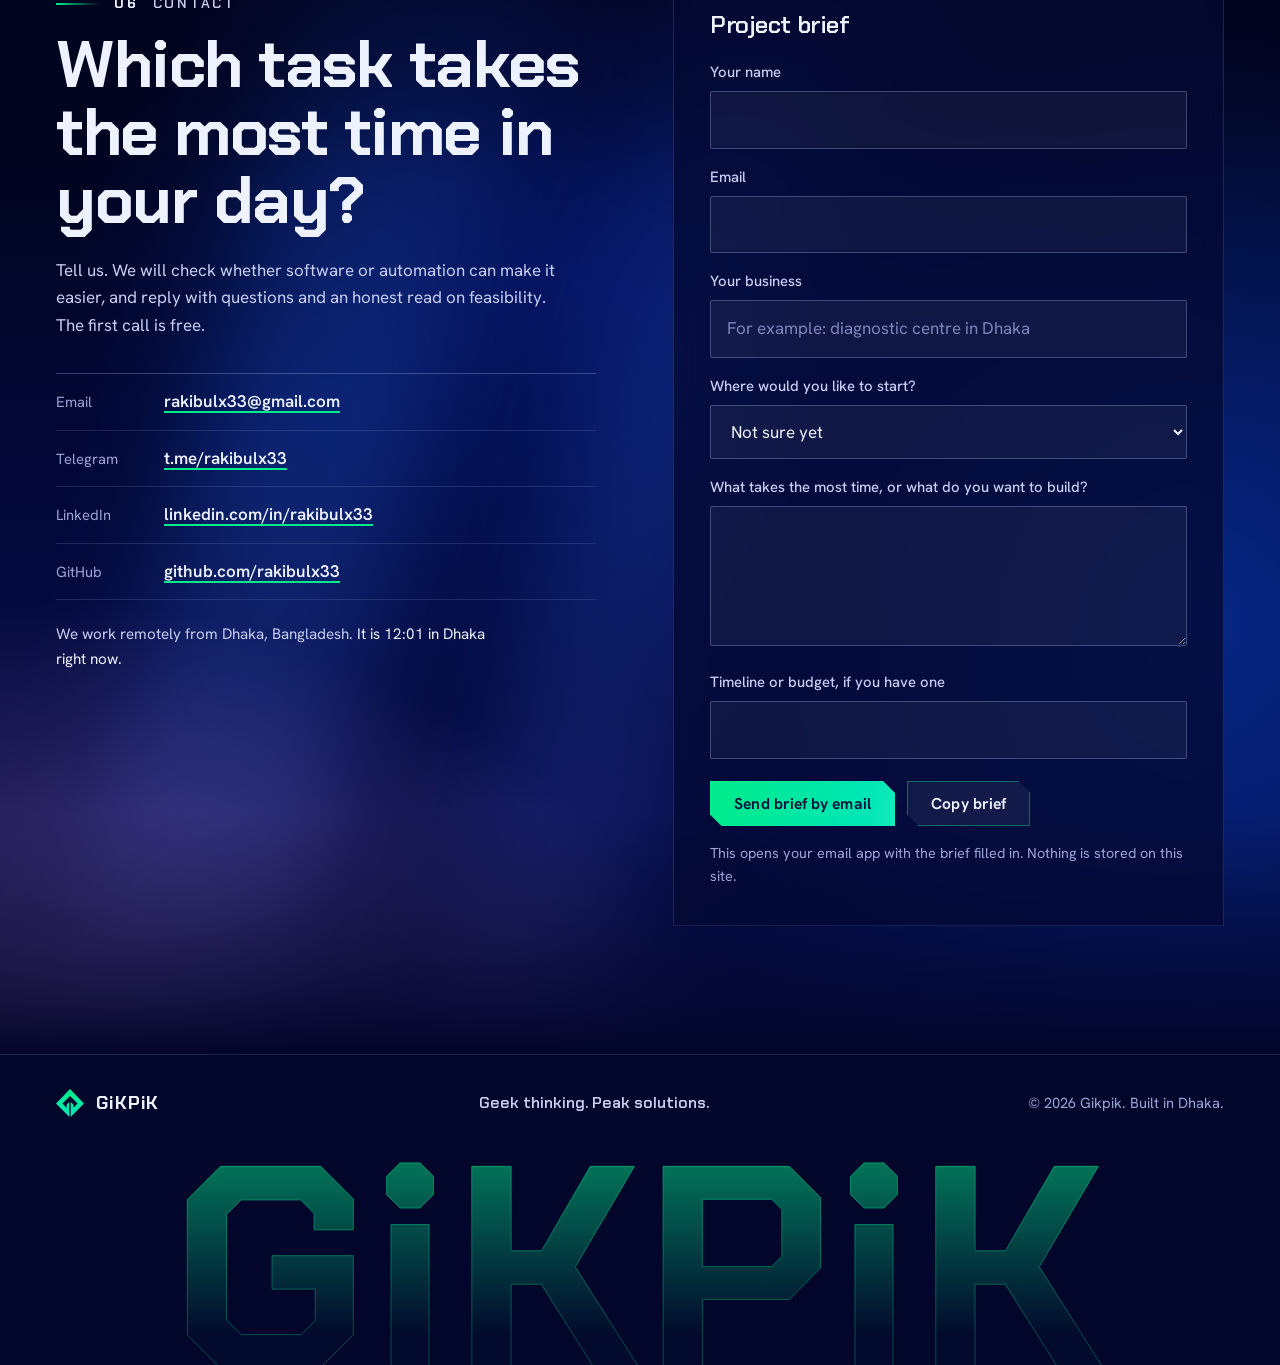
==== commit 70824d84: "Work as expanding panels; compact Also built rows; .tech beside header logo; shuffled team - Selecte" ====
--- a/index.html
+++ b/index.html
@@ -40,7 +40,7 @@
     <div class="container header-row">
       <a class="brand" href="#top" aria-label="Gikpik, back to top">
         <img src="assets/brand/mark.svg" alt="" width="30" height="30">
-        <span class="wordmark">GiKPiK</span>
+        <span class="wordmark">GiKPiK<sup class="tld">.tech</sup></span>
       </a>
       <nav class="main-nav" id="main-nav" aria-label="Primary">
         <a href="#services">Services</a>
@@ -233,172 +233,223 @@
 
   <!-- ============ WORK ============ -->
   <section class="work" id="work" data-label="Work">
-    <div class="hpin" id="hpin">
-      <div class="container hpin-head">
+    <div class="container">
+      <header class="work-head">
         <div>
           <h2 class="split">Selected work</h2>
           <p>Seventeen projects, from client systems to hackathon builds. Private repositories are described without code, and we are happy to walk through them on a call.</p>
         </div>
-        <div class="hprog" id="hprog" aria-hidden="true"><i></i></div>
-      </div>
-
-      <div class="htrack" id="htrack">
-
-        <!-- BuildIoT BD -->
-        <article class="project cut glow" data-cat="web">
+        <p class="xp-hint" aria-hidden="true">Hover or tap a project to open it</p>
+      </header>
+
+      <div class="xp-wrap" id="xp">
+        <article class="xp is-open" style="--ac:0,235,138">
+          <button class="xp-hit" type="button" id="xp-btn-1" aria-expanded="true" aria-controls="xp-body-1">
+            <span class="xp-num">01</span>
+            <span class="xp-title">BuildIoT BD</span>
+            <span class="xp-plus" aria-hidden="true"></span>
+          </button>
+          <div class="xp-panel">
+            <div class="xp-art" aria-hidden="true">
           <svg class="plate" viewBox="0 0 320 200" aria-hidden="true" focusable="false">
-            <g class="p-dim">
-              <rect x="24" y="28" width="84" height="64" rx="3"/><rect x="118" y="28" width="84" height="64" rx="3"/><rect x="212" y="28" width="84" height="64" rx="3"/>
-              <rect x="24" y="104" width="84" height="64" rx="3"/><rect x="118" y="104" width="84" height="64" rx="3"/><rect x="212" y="104" width="84" height="64" rx="3"/>
-            </g>
-            <g class="p-line">
-              <rect x="50" y="44" width="32" height="32"/>
-              <path d="M44 52h6M44 60h6M44 68h6M82 52h6M82 60h6M82 68h6M58 38v6M66 38v6M74 38v6M58 76v6M66 76v6M74 76v6"/>
-              <path d="M130 72h26v-16h34"/><circle cx="190" cy="56" r="3"/>
-              <path d="M226 78v-18M238 78v-30M250 78v-24M262 78v-12M274 78v-22"/>
-              <path d="M36 148h40M36 138h26"/><rect x="36" y="154" width="26" height="8" rx="4" class="p-solid"/>
-              <path d="M130 124h46M130 134h30"/><circle cx="278" cy="136" r="14"/><path d="M270 132h4l3 10h10l3-8h-16"/>
-            </g>
+          <g class="p-dim">
+          <rect x="24" y="28" width="84" height="64" rx="3"/><rect x="118" y="28" width="84" height="64" rx="3"/><rect x="212" y="28" width="84" height="64" rx="3"/>
+          <rect x="24" y="104" width="84" height="64" rx="3"/><rect x="118" y="104" width="84" height="64" rx="3"/><rect x="212" y="104" width="84" height="64" rx="3"/>
+          </g>
+          <g class="p-line">
+          <rect x="50" y="44" width="32" height="32"/>
+          <path d="M44 52h6M44 60h6M44 68h6M82 52h6M82 60h6M82 68h6M58 38v6M66 38v6M74 38v6M58 76v6M66 76v6M74 76v6"/>
+          <path d="M130 72h26v-16h34"/><circle cx="190" cy="56" r="3"/>
+          <path d="M226 78v-18M238 78v-30M250 78v-24M262 78v-12M274 78v-22"/>
+          <path d="M36 148h40M36 138h26"/><rect x="36" y="154" width="26" height="8" rx="4" class="p-solid"/>
+          <path d="M130 124h46M130 134h30"/><circle cx="278" cy="136" r="14"/><path d="M270 132h4l3 10h10l3-8h-16"/>
+          </g>
           </svg>
-          <div class="project-body">
-            <p class="kind">E-commerce platform</p>
-            <h3>BuildIoT BD</h3>
-            <p>A full online store for electronics and IoT parts in Bangladesh, with customer accounts, local payments and delivery, and a staff admin panel.</p>
-            <ul class="chips"><li>Laravel</li><li>Tailwind CSS</li></ul>
-            <p class="status"><span class="lock">Private repository</span></p>
-          </div>
-        </article>
-
-        <!-- TradingSpark -->
-        <article class="project cut glow" data-cat="ai">
+            </div>
+            <div class="xp-body" id="xp-body-1" role="region" aria-labelledby="xp-btn-1">
+              <p class="xp-count" aria-hidden="true">01 / 06</p>
+              <p class="kind">E-commerce platform</p>
+              <h3>BuildIoT BD</h3>
+              <p class="xp-desc">A full online store for electronics and IoT parts in Bangladesh, with customer accounts, local payments and delivery, and a staff admin panel.</p>
+              <ul class="chips"><li>Laravel</li><li>Tailwind CSS</li></ul>
+              <p class="status"><span class="lock">Private repository</span></p>
+            </div>
+          </div>
+          <span class="xp-timer" aria-hidden="true"></span>
+        </article>
+        <article class="xp" style="--ac:91,140,255">
+          <button class="xp-hit" type="button" id="xp-btn-2" aria-expanded="false" aria-controls="xp-body-2">
+            <span class="xp-num">02</span>
+            <span class="xp-title">TradingSpark</span>
+            <span class="xp-plus" aria-hidden="true"></span>
+          </button>
+          <div class="xp-panel">
+            <div class="xp-art" aria-hidden="true">
           <svg class="plate" viewBox="0 0 320 200" aria-hidden="true" focusable="false">
-            <path class="p-grid" d="M24 28v148M24 176h272M24 102h272"/>
-            <g class="p-dim p-thin">
-              <path d="M24,176 L54,171 L84,176 L115,182 L145,182 L175,174 L205,180 L236,182 L266,182 L296,182"/>
-              <path d="M24,178 L54,182 L84,176 L115,170 L145,169 L175,156 L205,159 L236,165 L266,162 L296,171"/>
-              <path d="M24,165 L54,155 L84,143 L115,157 L145,151 L175,144 L205,155 L236,163 L266,153 L296,148"/>
-              <path d="M24,156 L54,154 L84,147 L115,142 L145,131 L175,118 L205,103 L236,111 L266,116 L296,116"/>
-              <path d="M24,160 L54,152 L84,136 L115,127 L145,115 L175,103 L205,105 L236,100 L266,96 L296,89"/>
-              <path d="M24,163 L54,154 L84,156 L115,155 L145,166 L175,157 L205,170 L236,159 L266,163 L296,164"/>
-              <path d="M24,179 L54,174 L84,177 L115,182 L145,172 L175,164 L205,171 L236,181 L266,182 L296,182"/>
-              <path d="M24,175 L54,182 L84,179 L115,164 L145,159 L175,165 L205,158 L236,145 L266,134 L296,138"/>
-              <path d="M24,166 L54,172 L84,182 L115,182 L145,178 L175,182 L205,182 L236,182 L266,182 L296,182"/>
-              <path d="M24,173 L54,182 L84,178 L115,169 L145,166 L175,171 L205,177 L236,171 L266,166 L296,182"/>
-              <path d="M24,179 L54,182 L84,170 L115,155 L145,147 L175,151 L205,153 L236,159 L266,168 L296,171"/>
-              <path d="M24,143 L54,149 L84,148 L115,138 L145,124 L175,115 L205,106 L236,101 L266,95 L296,83"/>
-              <path d="M24,161 L54,148 L84,143 L115,129 L145,135 L175,134 L205,130 L236,131 L266,121 L296,105"/>
-              <path d="M24,169 L54,161 L84,154 L115,162 L145,147 L175,144 L205,139 L236,131 L266,136 L296,127"/>
-            </g>
-            <path class="p-line p-hero" d="M24,170 L54,157 L84,155 L115,134 L145,117 L175,111 L205,91 L236,78 L266,52 L296,36"/>
-            <circle class="p-dot" cx="296" cy="36" r="4.5"/>
+          <path class="p-grid" d="M24 28v148M24 176h272M24 102h272"/>
+          <g class="p-dim p-thin">
+          <path d="M24,176 L54,171 L84,176 L115,182 L145,182 L175,174 L205,180 L236,182 L266,182 L296,182"/>
+          <path d="M24,178 L54,182 L84,176 L115,170 L145,169 L175,156 L205,159 L236,165 L266,162 L296,171"/>
+          <path d="M24,165 L54,155 L84,143 L115,157 L145,151 L175,144 L205,155 L236,163 L266,153 L296,148"/>
+          <path d="M24,156 L54,154 L84,147 L115,142 L145,131 L175,118 L205,103 L236,111 L266,116 L296,116"/>
+          <path d="M24,160 L54,152 L84,136 L115,127 L145,115 L175,103 L205,105 L236,100 L266,96 L296,89"/>
+          <path d="M24,163 L54,154 L84,156 L115,155 L145,166 L175,157 L205,170 L236,159 L266,163 L296,164"/>
+          <path d="M24,179 L54,174 L84,177 L115,182 L145,172 L175,164 L205,171 L236,181 L266,182 L296,182"/>
+          <path d="M24,175 L54,182 L84,179 L115,164 L145,159 L175,165 L205,158 L236,145 L266,134 L296,138"/>
+          <path d="M24,166 L54,172 L84,182 L115,182 L145,178 L175,182 L205,182 L236,182 L266,182 L296,182"/>
+          <path d="M24,173 L54,182 L84,178 L115,169 L145,166 L175,171 L205,177 L236,171 L266,166 L296,182"/>
+          <path d="M24,179 L54,182 L84,170 L115,155 L145,147 L175,151 L205,153 L236,159 L266,168 L296,171"/>
+          <path d="M24,143 L54,149 L84,148 L115,138 L145,124 L175,115 L205,106 L236,101 L266,95 L296,83"/>
+          <path d="M24,161 L54,148 L84,143 L115,129 L145,135 L175,134 L205,130 L236,131 L266,121 L296,105"/>
+          <path d="M24,169 L54,161 L84,154 L115,162 L145,147 L175,144 L205,139 L236,131 L266,136 L296,127"/>
+          </g>
+          <path class="p-line p-hero" d="M24,170 L54,157 L84,155 L115,134 L145,117 L175,111 L205,91 L236,78 L266,52 L296,36"/>
+          <circle class="p-dot" cx="296" cy="36" r="4.5"/>
           </svg>
-          <div class="project-body">
-            <p class="kind">Algorithmic trading system</p>
-            <h3>TradingSpark</h3>
-            <p>An algorithmic trading system for automated strategy research and validation. It runs demo-first, with real money only behind an explicit gate.</p>
-            <ul class="chips"><li>Python</li><li>NautilusTrader</li><li>React</li><li>TypeScript</li></ul>
-            <p class="status"><a href="https://github.com/rakibulx33/tradingspark" rel="noopener">Source on GitHub</a></p>
-          </div>
-        </article>
-
-        <!-- ShopTalk -->
-        <article class="project cut glow" data-cat="web ai">
+            </div>
+            <div class="xp-body" id="xp-body-2" role="region" aria-labelledby="xp-btn-2">
+              <p class="xp-count" aria-hidden="true">02 / 06</p>
+              <p class="kind">Algorithmic trading system</p>
+              <h3>TradingSpark</h3>
+              <p class="xp-desc">An algorithmic trading system for automated strategy research and validation. It runs demo-first, with real money only behind an explicit gate.</p>
+              <ul class="chips"><li>Python</li><li>NautilusTrader</li><li>React</li><li>TypeScript</li></ul>
+              <p class="status"><a href="https://github.com/rakibulx33/tradingspark" rel="noopener">Source on GitHub</a></p>
+            </div>
+          </div>
+          <span class="xp-timer" aria-hidden="true"></span>
+        </article>
+        <article class="xp" style="--ac:214,128,200">
+          <button class="xp-hit" type="button" id="xp-btn-3" aria-expanded="false" aria-controls="xp-body-3">
+            <span class="xp-num">03</span>
+            <span class="xp-title">ShopTalk</span>
+            <span class="xp-plus" aria-hidden="true"></span>
+          </button>
+          <div class="xp-panel">
+            <div class="xp-art" aria-hidden="true">
           <svg class="plate" viewBox="0 0 320 200" aria-hidden="true" focusable="false">
-            <g class="p-line">
-              <path d="M40 74l12-30h120l12 30"/><path d="M40 74q10 12 20 0q10 12 20 0q10 12 20 0q10 12 20 0q10 12 20 0q10 12 20 0"/>
-              <path d="M48 86v82h128v-82"/><rect x="64" y="104" width="32" height="64"/><rect x="112" y="104" width="48" height="30"/>
-            </g>
-            <g class="p-dim"><path d="M112 144h48M112 154h30"/></g>
-            <g class="p-line">
-              <path d="M206 56h82a6 6 0 0 1 6 6v46a6 6 0 0 1-6 6h-52l-16 14v-14h-14a6 6 0 0 1-6-6V62a6 6 0 0 1 6-6z"/>
-              <path class="p-bars" d="M226 80v8M236 74v20M246 70v28M256 76v16M266 72v24M276 80v8"/>
-            </g>
-            <g class="p-dim"><path d="M214 148h74M214 160h50"/></g>
+          <g class="p-line">
+          <path d="M40 74l12-30h120l12 30"/><path d="M40 74q10 12 20 0q10 12 20 0q10 12 20 0q10 12 20 0q10 12 20 0q10 12 20 0"/>
+          <path d="M48 86v82h128v-82"/><rect x="64" y="104" width="32" height="64"/><rect x="112" y="104" width="48" height="30"/>
+          </g>
+          <g class="p-dim"><path d="M112 144h48M112 154h30"/></g>
+          <g class="p-line">
+          <path d="M206 56h82a6 6 0 0 1 6 6v46a6 6 0 0 1-6 6h-52l-16 14v-14h-14a6 6 0 0 1-6-6V62a6 6 0 0 1 6-6z"/>
+          <path class="p-bars" d="M226 80v8M236 74v20M246 70v28M256 76v16M266 72v24M276 80v8"/>
+          </g>
+          <g class="p-dim"><path d="M214 148h74M214 160h50"/></g>
           </svg>
-          <div class="project-body">
-            <p class="kind">Multi-tenant SaaS</p>
-            <h3>ShopTalk</h3>
-            <p>A multi-tenant storefront platform where each shop gets an AI assistant that helps customers find products by voice and chat.</p>
-            <ul class="chips"><li>Next.js</li><li>Supabase</li><li>AI</li></ul>
-            <p class="status"><span class="lock">Private repository</span></p>
-          </div>
-        </article>
-
-        <!-- Replixon -->
-        <article class="project cut glow" data-cat="ai web">
+            </div>
+            <div class="xp-body" id="xp-body-3" role="region" aria-labelledby="xp-btn-3">
+              <p class="xp-count" aria-hidden="true">03 / 06</p>
+              <p class="kind">Multi-tenant SaaS</p>
+              <h3>ShopTalk</h3>
+              <p class="xp-desc">A multi-tenant storefront platform where each shop gets an AI assistant that helps customers find products by voice and chat.</p>
+              <ul class="chips"><li>Next.js</li><li>Supabase</li><li>AI</li></ul>
+              <p class="status"><span class="lock">Private repository</span></p>
+            </div>
+          </div>
+          <span class="xp-timer" aria-hidden="true"></span>
+        </article>
+        <article class="xp" style="--ac:255,200,87">
+          <button class="xp-hit" type="button" id="xp-btn-4" aria-expanded="false" aria-controls="xp-body-4">
+            <span class="xp-num">04</span>
+            <span class="xp-title">Replixon</span>
+            <span class="xp-plus" aria-hidden="true"></span>
+          </button>
+          <div class="xp-panel">
+            <div class="xp-art" aria-hidden="true">
           <svg class="plate" viewBox="0 0 320 200" aria-hidden="true" focusable="false">
-            <g class="p-line">
-              <circle cx="44" cy="44" r="12"/><circle cx="44" cy="84" r="12"/><circle cx="44" cy="124" r="12"/><circle cx="44" cy="164" r="12"/>
-            </g>
-            <g class="p-dim p-thin">
-              <path d="M56 44C120 44 140 92 196 92"/><path d="M56 84C110 84 150 96 196 96"/>
-              <path d="M56 124C110 124 150 108 196 108"/><path d="M56 164C120 164 140 112 196 112"/>
-            </g>
-            <g class="p-line">
-              <rect x="196" y="36" width="96" height="128" rx="4"/>
-              <path d="M208 56h72M208 76h54M208 96h72M208 116h40M208 136h66"/>
-            </g>
-            <rect class="p-solid" x="206" y="88" width="76" height="16" rx="3"/>
+          <g class="p-line">
+          <circle cx="44" cy="44" r="12"/><circle cx="44" cy="84" r="12"/><circle cx="44" cy="124" r="12"/><circle cx="44" cy="164" r="12"/>
+          </g>
+          <g class="p-dim p-thin">
+          <path d="M56 44C120 44 140 92 196 92"/><path d="M56 84C110 84 150 96 196 96"/>
+          <path d="M56 124C110 124 150 108 196 108"/><path d="M56 164C120 164 140 112 196 112"/>
+          </g>
+          <g class="p-line">
+          <rect x="196" y="36" width="96" height="128" rx="4"/>
+          <path d="M208 56h72M208 76h54M208 96h72M208 116h40M208 136h66"/>
+          </g>
+          <rect class="p-solid" x="206" y="88" width="76" height="16" rx="3"/>
           </svg>
-          <div class="project-body">
-            <p class="kind">AI social inbox</p>
-            <h3>Replixon</h3>
-            <p>An AI-assisted inbox that brings a business's social messaging channels into one place and helps answer customers faster.</p>
-            <ul class="chips"><li>Next.js</li><li>Supabase</li><li>AI</li></ul>
-            <p class="status"><span class="lock">Private repository</span></p>
-          </div>
-        </article>
-
-        <!-- InstaMiner -->
-        <article class="project cut glow" data-cat="mobile web">
+            </div>
+            <div class="xp-body" id="xp-body-4" role="region" aria-labelledby="xp-btn-4">
+              <p class="xp-count" aria-hidden="true">04 / 06</p>
+              <p class="kind">AI social inbox</p>
+              <h3>Replixon</h3>
+              <p class="xp-desc">An AI-assisted inbox that brings a business's social messaging channels into one place and helps answer customers faster.</p>
+              <ul class="chips"><li>Next.js</li><li>Supabase</li><li>AI</li></ul>
+              <p class="status"><span class="lock">Private repository</span></p>
+            </div>
+          </div>
+          <span class="xp-timer" aria-hidden="true"></span>
+        </article>
+        <article class="xp" style="--ac:0,230,182">
+          <button class="xp-hit" type="button" id="xp-btn-5" aria-expanded="false" aria-controls="xp-body-5">
+            <span class="xp-num">05</span>
+            <span class="xp-title">InstaMiner</span>
+            <span class="xp-plus" aria-hidden="true"></span>
+          </button>
+          <div class="xp-panel">
+            <div class="xp-art" aria-hidden="true">
           <svg class="plate" viewBox="0 0 320 200" aria-hidden="true" focusable="false">
-            <g class="p-line">
-              <rect x="58" y="18" width="74" height="164" rx="12"/><path d="M84 28h22"/>
-              <path d="M72 140v-26M86 140v-44M100 140v-34M114 140v-52"/>
-              <rect x="70" y="150" width="50" height="14" rx="7"/>
-            </g>
-            <g class="p-dim p-thin"><path d="M132 100h60" stroke-dasharray="3 4"/></g>
-            <g class="p-line">
-              <rect x="196" y="56" width="92" height="26" rx="3"/><rect x="196" y="90" width="92" height="26" rx="3"/><rect x="196" y="124" width="92" height="26" rx="3"/>
-              <circle cx="209" cy="69" r="3"/><circle cx="209" cy="103" r="3"/><circle cx="209" cy="137" r="3"/>
-              <path d="M222 69h52M222 103h40M222 137h60"/>
-            </g>
+          <g class="p-line">
+          <rect x="58" y="18" width="74" height="164" rx="12"/><path d="M84 28h22"/>
+          <path d="M72 140v-26M86 140v-44M100 140v-34M114 140v-52"/>
+          <rect x="70" y="150" width="50" height="14" rx="7"/>
+          </g>
+          <g class="p-dim p-thin"><path d="M132 100h60" stroke-dasharray="3 4"/></g>
+          <g class="p-line">
+          <rect x="196" y="56" width="92" height="26" rx="3"/><rect x="196" y="90" width="92" height="26" rx="3"/><rect x="196" y="124" width="92" height="26" rx="3"/>
+          <circle cx="209" cy="69" r="3"/><circle cx="209" cy="103" r="3"/><circle cx="209" cy="137" r="3"/>
+          <path d="M222 69h52M222 103h40M222 137h60"/>
+          </g>
           </svg>
-          <div class="project-body">
-            <p class="kind">Mobile app and backend platform</p>
-            <h3>InstaMiner</h3>
-            <p>A social engagement platform with a native Android app, a backend API and an admin panel.</p>
-            <ul class="chips"><li>Kotlin</li><li>Python</li><li>Next.js</li></ul>
-            <p class="status"><span class="lock">Private repository</span></p>
-          </div>
-        </article>
-
-        <!-- Tender Package Builder -->
-        <article class="project cut glow" data-cat="tools web">
+            </div>
+            <div class="xp-body" id="xp-body-5" role="region" aria-labelledby="xp-btn-5">
+              <p class="xp-count" aria-hidden="true">05 / 06</p>
+              <p class="kind">Mobile app and backend platform</p>
+              <h3>InstaMiner</h3>
+              <p class="xp-desc">A social engagement platform with a native Android app, a backend API and an admin panel.</p>
+              <ul class="chips"><li>Kotlin</li><li>Python</li><li>Next.js</li></ul>
+              <p class="status"><span class="lock">Private repository</span></p>
+            </div>
+          </div>
+          <span class="xp-timer" aria-hidden="true"></span>
+        </article>
+        <article class="xp" style="--ac:255,128,149">
+          <button class="xp-hit" type="button" id="xp-btn-6" aria-expanded="false" aria-controls="xp-body-6">
+            <span class="xp-num">06</span>
+            <span class="xp-title">Tender Package Builder</span>
+            <span class="xp-plus" aria-hidden="true"></span>
+          </button>
+          <div class="xp-panel">
+            <div class="xp-art" aria-hidden="true">
           <svg class="plate" viewBox="0 0 320 200" aria-hidden="true" focusable="false">
-            <g class="p-dim">
-              <g transform="rotate(-9 70 70)"><rect x="40" y="34" width="64" height="84" rx="3"/><path d="M52 54h40M52 66h40M52 78h28"/></g>
-              <g transform="rotate(5 76 112)"><rect x="48" y="78" width="64" height="84" rx="3"/><path d="M60 98h40M60 110h40M60 122h28"/></g>
-              <g transform="rotate(-3 90 150)"><rect x="60" y="104" width="64" height="84" rx="3"/><path d="M72 124h40M72 136h40"/></g>
-            </g>
-            <g class="p-dim p-thin"><path d="M132 100C160 100 170 100 196 100" stroke-dasharray="3 4"/></g>
-            <path class="p-line" d="M188 96l8 4-8 4"/>
-            <g class="p-line">
-              <rect x="206" y="40" width="72" height="26" rx="3" class="p-solid"/><path d="M216 53h30" class="p-cover"/>
-              <rect x="206" y="72" width="72" height="26" rx="3"/><rect x="206" y="104" width="72" height="26" rx="3"/><rect x="206" y="136" width="72" height="26" rx="3"/>
-              <path d="M216 85h40M216 117h40M216 149h40"/>
-            </g>
+          <g class="p-dim">
+          <g transform="rotate(-9 70 70)"><rect x="40" y="34" width="64" height="84" rx="3"/><path d="M52 54h40M52 66h40M52 78h28"/></g>
+          <g transform="rotate(5 76 112)"><rect x="48" y="78" width="64" height="84" rx="3"/><path d="M60 98h40M60 110h40M60 122h28"/></g>
+          <g transform="rotate(-3 90 150)"><rect x="60" y="104" width="64" height="84" rx="3"/><path d="M72 124h40M72 136h40"/></g>
+          </g>
+          <g class="p-dim p-thin"><path d="M132 100C160 100 170 100 196 100" stroke-dasharray="3 4"/></g>
+          <path class="p-line" d="M188 96l8 4-8 4"/>
+          <g class="p-line">
+          <rect x="206" y="40" width="72" height="26" rx="3" class="p-solid"/><path d="M216 53h30" class="p-cover"/>
+          <rect x="206" y="72" width="72" height="26" rx="3"/><rect x="206" y="104" width="72" height="26" rx="3"/><rect x="206" y="136" width="72" height="26" rx="3"/>
+          <path d="M216 85h40M216 117h40M216 149h40"/>
+          </g>
           </svg>
-          <div class="project-body">
-            <p class="kind">Solo build for AI DevFest 2026</p>
-            <h3>Tender Package Builder</h3>
-            <p>Takes a tender's requirements and a set of PDFs and produces one checked, correctly ordered PDF package, with a cover page and a footer on every page. It runs in the browser, in English and Bangla, and no file is ever uploaded.</p>
-            <ul class="chips"><li>React</li><li>Vite</li><li>pdf-lib</li><li>GitHub Actions</li></ul>
-            <p class="status">
-              <a href="https://rakibulx33.github.io/devfest-241-15-223/" rel="noopener">Live demo</a>
-              <a href="https://github.com/rakibulx33/devfest-241-15-223" rel="noopener">Source on GitHub</a>
-            </p>
-          </div>
+            </div>
+            <div class="xp-body" id="xp-body-6" role="region" aria-labelledby="xp-btn-6">
+              <p class="xp-count" aria-hidden="true">06 / 06</p>
+              <p class="kind">Solo build for AI DevFest 2026</p>
+              <h3>Tender Package Builder</h3>
+              <p class="xp-desc">Takes a tender's requirements and a set of PDFs and produces one checked, correctly ordered PDF package, with a cover page and a footer on every page. It runs in the browser, in English and Bangla, and no file is ever uploaded.</p>
+              <ul class="chips"><li>React</li><li>Vite</li><li>pdf-lib</li><li>GitHub Actions</li></ul>
+              <p class="status"><a href="https://rakibulx33.github.io/devfest-241-15-223/" rel="noopener">Live demo</a> <a href="https://github.com/rakibulx33/devfest-241-15-223" rel="noopener">Source on GitHub</a></p>
+            </div>
+          </div>
+          <span class="xp-timer" aria-hidden="true"></span>
         </article>
       </div>
     </div>
@@ -413,17 +464,17 @@
         <button type="button" class="filter" data-filter="tools" aria-pressed="false">Tools and experiments <span class="count"></span></button>
       </div>
       <ul class="index" id="index">
-        <li data-cat="tools web"><div class="ix-main"><h4>Smart Escape</h4><p>Hackathon build. Evacuation route simulator that finds the lowest-cost route to an open exit and recalculates as corridors or exits are blocked. English and Bangla, keyboard accessible.</p></div><p class="ix-stack">JavaScript, SVG</p><p class="ix-links"><a href="https://rakibulx33.github.io/AI-DEV-FEST-2026-VIBE-CODING-MOCK/" rel="noopener">Live demo</a><a href="https://github.com/rakibulx33/AI-DEV-FEST-2026-VIBE-CODING-MOCK" rel="noopener">Source</a></p></li>
-        <li data-cat="web"><div class="ix-main"><h4>Mosque Admin Panel</h4><p>Bengali admin system for members with family trees, donations, expenses, a bank ledger and printable Bengali reports. Role-based access with CSRF protection and rate limiting.</p></div><p class="ix-stack">Express, PostgreSQL, Knex, EJS</p><p class="ix-links"><a href="https://github.com/rakibulx33/Baitur-Rahman-Jame-Mosjid" rel="noopener">Source</a></p></li>
-        <li data-cat="web ai"><div class="ix-main"><h4>DIU Job Hub</h4><p>University job platform with student, recruiter and admin portals, AI job matching and academic eligibility scoring.</p></div><p class="ix-stack">Next.js 15, TypeScript, MySQL, Groq</p><p class="ix-links"><a href="https://github.com/rakibulx33/diujobhub" rel="noopener">Source</a></p></li>
-        <li data-cat="ai"><div class="ix-main"><h4>Upbit Watch</h4><p>Listing-alert bot that watches Upbit, Binance, Bithumb and Coinbase for new listings, streams live status over WebSocket and sends Telegram alerts.</p></div><p class="ix-stack">Python, FastAPI, WebSocket, SQLite</p><p class="ix-links"><a href="https://github.com/rakibulx33/firstlight" rel="noopener">Source</a></p></li>
-        <li data-cat="web"><div class="ix-main"><h4>MealNChill</h4><p>Mess management system for meals, attendance, inventory and shared finances in hostels and shared living spaces.</p></div><p class="ix-stack">Next.js 15, TypeScript, MongoDB</p><p class="ix-links"><a href="https://github.com/rakibulx33/MealNChill" rel="noopener">Source</a></p></li>
-        <li data-cat="mobile"><div class="ix-main"><h4>WaitWise</h4><p>Queue management with a JavaFX admin desktop app and a mobile web view. Customers join by QR code and see their live position.</p></div><p class="ix-stack">Java, JavaFX, MySQL</p><p class="ix-links"><a href="https://github.com/rakibulx33/WaitWise" rel="noopener">Source</a></p></li>
-        <li data-cat="tools"><div class="ix-main"><h4>BongoScript</h4><p>Team compiler project: a programming language with Bangla keywords, transpiled to C. Built for the compiler design course.</p></div><p class="ix-stack">Flex, Bison, C, Node.js</p><p class="ix-links"><a href="https://github.com/toha129/bongoscript_project" rel="noopener">Source</a></p></li>
-        <li data-cat="mobile"><div class="ix-main"><h4>Winternet Meter</h4><p>Windows desktop app: a floating, always-on-top meter showing live upload and download speed, with a customizable look.</p></div><p class="ix-stack">C#, .NET</p><p class="ix-links"><a href="https://github.com/rakibulx33/WinternetMeter" rel="noopener">Source</a></p></li>
-        <li data-cat="tools web"><div class="ix-main"><h4>Cheatsheet Generator</h4><p>Drag-and-drop, block-based cheatsheet builder with templates and PDF export.</p></div><p class="ix-stack">React, dnd-kit, jsPDF</p><p class="ix-links"><a href="https://github.com/rakibulx33/cheatSheetGenerator" rel="noopener">Source</a></p></li>
-        <li data-cat="mobile ai"><div class="ix-main"><h4>NS Order Forward</h4><p>Android automation app for processing orders in the background.</p></div><p class="ix-stack">Kotlin, Android</p><p class="ix-links"><span class="lock">Private repository</span></p></li>
-        <li data-cat="web"><div class="ix-main"><h4>ClanWar Coach</h4><p>Clan and player stats tracker for Clash of Clans, served through a caching proxy for the official API.</p></div><p class="ix-stack">React, Express, Recharts</p><p class="ix-links"><a href="https://github.com/rakibulx33/Clash-of-Clan-Status" rel="noopener">Source</a></p></li>
+        <li data-cat="tools web"><div class="ix-main"><h4><button type="button" class="ix-toggle" aria-expanded="false">Smart Escape</button></h4><p class="ix-desc">Hackathon build. Evacuation route simulator that finds the lowest-cost route to an open exit and recalculates as corridors or exits are blocked. English and Bangla, keyboard accessible.</p></div><p class="ix-stack">JavaScript, SVG</p><p class="ix-links"><a href="https://rakibulx33.github.io/AI-DEV-FEST-2026-VIBE-CODING-MOCK/" rel="noopener">Live demo</a><a href="https://github.com/rakibulx33/AI-DEV-FEST-2026-VIBE-CODING-MOCK" rel="noopener">Source</a></p></li>
+        <li data-cat="web"><div class="ix-main"><h4><button type="button" class="ix-toggle" aria-expanded="false">Mosque Admin Panel</button></h4><p class="ix-desc">Bengali admin system for members with family trees, donations, expenses, a bank ledger and printable Bengali reports. Role-based access with CSRF protection and rate limiting.</p></div><p class="ix-stack">Express, PostgreSQL, Knex, EJS</p><p class="ix-links"><a href="https://github.com/rakibulx33/Baitur-Rahman-Jame-Mosjid" rel="noopener">Source</a></p></li>
+        <li data-cat="web ai"><div class="ix-main"><h4><button type="button" class="ix-toggle" aria-expanded="false">DIU Job Hub</button></h4><p class="ix-desc">University job platform with student, recruiter and admin portals, AI job matching and academic eligibility scoring.</p></div><p class="ix-stack">Next.js 15, TypeScript, MySQL, Groq</p><p class="ix-links"><a href="https://github.com/rakibulx33/diujobhub" rel="noopener">Source</a></p></li>
+        <li data-cat="ai"><div class="ix-main"><h4><button type="button" class="ix-toggle" aria-expanded="false">Upbit Watch</button></h4><p class="ix-desc">Listing-alert bot that watches Upbit, Binance, Bithumb and Coinbase for new listings, streams live status over WebSocket and sends Telegram alerts.</p></div><p class="ix-stack">Python, FastAPI, WebSocket, SQLite</p><p class="ix-links"><a href="https://github.com/rakibulx33/firstlight" rel="noopener">Source</a></p></li>
+        <li data-cat="web"><div class="ix-main"><h4><button type="button" class="ix-toggle" aria-expanded="false">MealNChill</button></h4><p class="ix-desc">Mess management system for meals, attendance, inventory and shared finances in hostels and shared living spaces.</p></div><p class="ix-stack">Next.js 15, TypeScript, MongoDB</p><p class="ix-links"><a href="https://github.com/rakibulx33/MealNChill" rel="noopener">Source</a></p></li>
+        <li data-cat="mobile"><div class="ix-main"><h4><button type="button" class="ix-toggle" aria-expanded="false">WaitWise</button></h4><p class="ix-desc">Queue management with a JavaFX admin desktop app and a mobile web view. Customers join by QR code and see their live position.</p></div><p class="ix-stack">Java, JavaFX, MySQL</p><p class="ix-links"><a href="https://github.com/rakibulx33/WaitWise" rel="noopener">Source</a></p></li>
+        <li data-cat="tools"><div class="ix-main"><h4><button type="button" class="ix-toggle" aria-expanded="false">BongoScript</button></h4><p class="ix-desc">Team compiler project: a programming language with Bangla keywords, transpiled to C. Built for the compiler design course.</p></div><p class="ix-stack">Flex, Bison, C, Node.js</p><p class="ix-links"><a href="https://github.com/toha129/bongoscript_project" rel="noopener">Source</a></p></li>
+        <li data-cat="mobile"><div class="ix-main"><h4><button type="button" class="ix-toggle" aria-expanded="false">Winternet Meter</button></h4><p class="ix-desc">Windows desktop app: a floating, always-on-top meter showing live upload and download speed, with a customizable look.</p></div><p class="ix-stack">C#, .NET</p><p class="ix-links"><a href="https://github.com/rakibulx33/WinternetMeter" rel="noopener">Source</a></p></li>
+        <li data-cat="tools web"><div class="ix-main"><h4><button type="button" class="ix-toggle" aria-expanded="false">Cheatsheet Generator</button></h4><p class="ix-desc">Drag-and-drop, block-based cheatsheet builder with templates and PDF export.</p></div><p class="ix-stack">React, dnd-kit, jsPDF</p><p class="ix-links"><a href="https://github.com/rakibulx33/cheatSheetGenerator" rel="noopener">Source</a></p></li>
+        <li data-cat="mobile ai"><div class="ix-main"><h4><button type="button" class="ix-toggle" aria-expanded="false">NS Order Forward</button></h4><p class="ix-desc">Android automation app for processing orders in the background.</p></div><p class="ix-stack">Kotlin, Android</p><p class="ix-links"><span class="lock">Private repository</span></p></li>
+        <li data-cat="web"><div class="ix-main"><h4><button type="button" class="ix-toggle" aria-expanded="false">ClanWar Coach</button></h4><p class="ix-desc">Clan and player stats tracker for Clash of Clans, served through a caching proxy for the official API.</p></div><p class="ix-stack">React, Express, Recharts</p><p class="ix-links"><a href="https://github.com/rakibulx33/Clash-of-Clan-Status" rel="noopener">Source</a></p></li>
       </ul>
       <p class="empty" id="empty" hidden>Nothing in this group yet.</p>
     </div>
--- a/css/styles.css
+++ b/css/styles.css
@@ -207,7 +207,7 @@
    ========================================================================== */
 .section{position:relative;padding-block:clamp(76px,10vw,144px)}
 .section-head{max-width:800px;margin-bottom:clamp(34px,5vw,60px)}
-.section h2,.hpin-head h2{font-size:clamp(2rem,4.6vw,3.8rem);line-height:1.02;letter-spacing:-.022em;font-weight:700}
+.section h2,.work-head h2{font-size:clamp(2rem,4.6vw,3.8rem);line-height:1.02;letter-spacing:-.022em;font-weight:700}
 .section-head p{margin-top:20px;max-width:62ch;color:var(--ink-soft)}
 
 /* word-mask reveal for headings */
@@ -261,16 +261,13 @@
 @keyframes swap{from{opacity:0;transform:translateY(8px)}to{opacity:1;transform:none}}
 .panel-foot{font-size:.94rem;color:var(--dim);max-width:56ch}
 
-/* ---------- Work ---------- */
-.work{background:linear-gradient(180deg,var(--night),#040a38 55%,var(--night));padding-bottom:clamp(80px,10vw,140px)}
-.hpin{padding-top:clamp(76px,10vw,140px)}
-.hpin-head{margin-bottom:clamp(28px,4vw,48px)}
-.hpin-head p{margin-top:18px;max-width:58ch;color:var(--ink-soft)}
-.hprog{display:none}
-.htrack{width:min(100% - 2*var(--pad),1240px);margin-inline:auto;display:grid;grid-template-columns:repeat(2,minmax(0,1fr));gap:clamp(16px,2vw,28px)}
-.project{display:flex;flex-direction:column;transition:transform .25s}
-.project:hover{transform:translateY(-3px)}
-.project[hidden],.index li[hidden]{display:none}
+/* ---------- Work: expanding panels ---------- */
+.work{background:linear-gradient(180deg,var(--night),#040a38 55%,var(--night));padding-block:clamp(76px,10vw,140px)}
+.work-head{display:flex;align-items:flex-end;justify-content:space-between;gap:32px;margin-bottom:clamp(28px,4vw,44px)}
+.work-head p:not(.xp-hint):not(.eyebrow){margin-top:18px;max-width:58ch;color:var(--ink-soft)}
+.xp-hint{flex:none;display:flex;align-items:center;gap:12px;font-size:.9rem;color:var(--dim)}
+.xp-hint::before{content:"";width:30px;height:1px;background:var(--mint)}
+.index li[hidden]{display:none}
 .plate{width:100%;height:clamp(170px,18vw,240px);background:radial-gradient(80% 90% at 20% 100%,rgba(142,94,150,.3),transparent 70%),radial-gradient(70% 80% at 90% 10%,rgba(15,28,120,.8),transparent 70%),#050B3C;border-bottom:1px solid var(--line)}
 .plate .p-line{fill:none;stroke:var(--mint);stroke-width:1.6;stroke-linecap:round;stroke-linejoin:round}
 .plate .p-dim{fill:none;stroke:rgba(155,164,216,.5);stroke-width:1.3;stroke-linecap:round;stroke-linejoin:round}
@@ -280,10 +277,7 @@
 .plate .p-hero{stroke-width:2.6;filter:drop-shadow(0 0 6px rgba(0,235,138,.65))}
 .plate .p-dot{fill:var(--mint);filter:drop-shadow(0 0 8px rgba(0,235,138,.9))}
 .plate .p-bars{stroke-width:3}
-.project-body{display:flex;flex-direction:column;gap:11px;padding:22px 26px 24px}
 .kind{font-size:.9rem;font-weight:600;color:var(--mint)}
-.project h3{font-size:clamp(1.5rem,2.2vw,1.85rem)}
-.project-body>p:not(.kind):not(.status){color:var(--ink-soft);font-size:1rem;max-width:60ch}
 .chips{display:flex;flex-wrap:wrap;gap:6px;margin-top:2px}
 .chips li{font-size:.8rem;font-weight:500;color:var(--dim);padding:.22em .65em;border:1px solid var(--line-strong);border-radius:2px}
 .status{margin-top:auto;padding-top:14px;display:flex;flex-wrap:wrap;gap:8px 22px;font-size:.94rem;font-weight:600}
@@ -291,19 +285,6 @@
 .status a:hover,.ix-links a:hover{color:var(--mint)}
 .lock{color:var(--dim);font-weight:500;display:inline-flex;align-items:center;gap:7px}
 .lock::before{content:"";width:12px;height:13px;background:currentColor;-webkit-mask:url("data:image/svg+xml,%3Csvg xmlns='http://www.w3.org/2000/svg' viewBox='0 0 12 13'%3E%3Cpath d='M3 5V3.5a3 3 0 0 1 6 0V5h1a1 1 0 0 1 1 1v6a1 1 0 0 1-1 1H2a1 1 0 0 1-1-1V6a1 1 0 0 1 1-1zm1.5 0h3V3.5a1.5 1.5 0 0 0-3 0z'/%3E%3C/svg%3E") center/contain no-repeat;mask:url("data:image/svg+xml,%3Csvg xmlns='http://www.w3.org/2000/svg' viewBox='0 0 12 13'%3E%3Cpath d='M3 5V3.5a3 3 0 0 1 6 0V5h1a1 1 0 0 1 1 1v6a1 1 0 0 1-1 1H2a1 1 0 0 1-1-1V6a1 1 0 0 1 1-1zm1.5 0h3V3.5a1.5 1.5 0 0 0-3 0z'/%3E%3C/svg%3E") center/contain no-repeat}
-
-/* pinned sideways scroll (desktop with enough height); class set by JS */
-.is-pinned .hpin{min-height:100svh;display:flex;flex-direction:column;padding-top:calc(var(--header-h) + 20px);overflow:hidden}
-.is-pinned .hpin-head{width:min(100% - 2*var(--pad),1240px);display:flex;align-items:flex-end;justify-content:space-between;gap:48px;margin-bottom:18px}
-.is-pinned .hpin-head h2{font-size:clamp(2rem,3.6vw,3.2rem)}
-.is-pinned .hpin-head p{margin-top:8px;font-size:.98rem;max-width:52ch}
-.is-pinned .hprog{display:block;flex:none;width:min(260px,22vw);height:2px;margin-bottom:12px;background:var(--line-strong)}
-.is-pinned .hprog i{display:block;height:100%;background:var(--mint);transform:scaleX(0);transform-origin:left;box-shadow:0 0 10px rgba(0,235,138,.8)}
-.is-pinned .htrack{display:flex;flex:1;min-height:0;width:max-content;max-width:none;margin:0;gap:26px;padding:0 var(--pad) 34px}
-.is-pinned .htrack .project{flex:0 0 min(58vw,780px);height:100%}
-.is-pinned .htrack .project:hover{transform:none}
-.is-pinned .htrack .plate{flex:1 1 0;height:auto;min-height:0}
-.is-pinned .htrack .project-body{flex:none}
 
 .index-wrap{margin-top:clamp(52px,7vw,88px)}
 .index-title{font-size:clamp(1.5rem,2.4vw,2rem);margin-bottom:20px}
@@ -428,8 +409,6 @@
   .hero-copy{position:relative;z-index:1}
   .stats-row{grid-template-columns:repeat(2,minmax(0,1fr));row-gap:28px}
   .stat:nth-child(3){border-left:0;padding-left:0}
-  .htrack{grid-template-columns:1fr}
-  .plate{height:clamp(180px,34vw,260px)}
   .service-primary,.service-secondary,.offer-row{grid-template-columns:1fr}
   .principles,.disciplines,.people{grid-template-columns:repeat(2,minmax(0,1fr))}
   .fit-grid,.process-grid,.contact-grid,.gates header{grid-template-columns:1fr}
@@ -510,7 +489,7 @@
 .gk-quick .loader .ld-bar i{animation-duration:.6s;animation-delay:0s}
 
 /* section scale + eyebrow */
-.section h2,.hpin-head h2{font-size:clamp(2.2rem,5.2vw,4.4rem)}
+.section h2,.work-head h2{font-size:clamp(2.2rem,5.2vw,4.4rem)}
 .eyebrow{display:flex;align-items:center;gap:14px;margin-bottom:20px;font:600 .86rem/1 var(--display);letter-spacing:.2em;text-transform:uppercase;color:var(--mint)}
 .eyebrow b{font-weight:700;color:var(--ink)}
 .eyebrow::before{content:"";width:44px;height:2px;background:linear-gradient(90deg,var(--mint),transparent)}
@@ -641,7 +620,85 @@
   body::after{display:none}
 }
 
-/* project cards: plates glow on hover */
-.project .plate .p-line{transition:filter .4s}
-.project:hover .plate .p-line{filter:drop-shadow(0 0 6px rgba(0,235,138,.75))}
 .people+.principles{margin-top:clamp(28px,4vw,48px)}
+
+/* ".tech" notation beside the wordmark: small, secondary, the wordmark stays the focus */
+.tld{font:600 .46em/1 var(--display);letter-spacing:.06em;color:var(--mint);vertical-align:baseline;position:relative;top:-.95em;margin-left:.2em;text-transform:lowercase}
+.wordmark{white-space:nowrap}
+
+/* ==========================================================================
+   Work: expanding panels (desktop row, mobile accordion)
+   ========================================================================== */
+.xp-wrap{--xpw:620px;display:flex;gap:12px;height:clamp(480px,64vh,580px)}
+.xp{--ac:0,235,138;position:relative;flex:1 1 0;min-width:0;overflow:hidden;background:#050B3C;border:1px solid var(--line);
+  clip-path:polygon(0 0,calc(100% - 18px) 0,100% 18px,100% 100%,0 100%);
+  transition:flex .8s cubic-bezier(.22,.8,.2,1),border-color .4s}
+.xp.is-open{flex:5.2 1 0;border-color:rgba(var(--ac),.55)}
+.xp::before{content:"";position:absolute;inset:0;z-index:0;pointer-events:none;opacity:.55;transition:opacity .5s;
+  background:radial-gradient(130% 55% at 50% 105%,rgba(var(--ac),.26),transparent 70%),radial-gradient(70% 60% at 90% 0%,rgba(15,28,120,.7),transparent 70%)}
+.xp.is-open::before{opacity:1}
+
+.xp-hit{position:absolute;inset:0;z-index:3;display:flex;flex-direction:column;align-items:center;gap:18px;padding:24px 0 22px;border:0;color:var(--ink);cursor:pointer;
+  background:linear-gradient(180deg,rgba(3,6,43,.05),rgba(3,6,43,.55));transition:opacity .35s,background .3s}
+.xp-hit:hover{background:linear-gradient(180deg,rgba(var(--ac),.1),rgba(3,6,43,.5))}
+.xp-hit:focus-visible{outline:2px solid rgb(var(--ac));outline-offset:-6px}
+.xp.is-open .xp-hit{opacity:0;pointer-events:none}
+.xp-num{font:700 .95rem/1 var(--display);letter-spacing:.08em;color:rgb(var(--ac))}
+.xp-title{flex:1;min-height:0;overflow:hidden;writing-mode:vertical-rl;transform:rotate(180deg);font:600 clamp(1.05rem,1.4vw,1.3rem)/1 var(--display);letter-spacing:.01em;white-space:nowrap}
+.xp-plus{position:relative;flex:none;width:28px;height:28px;border:1px solid rgba(var(--ac),.6);border-radius:50%;transition:transform .45s cubic-bezier(.22,.8,.2,1),background .3s}
+.xp-plus::before,.xp-plus::after{content:"";position:absolute;left:50%;top:50%;width:10px;height:1.5px;margin:-.75px 0 0 -5px;background:rgb(var(--ac))}
+.xp-plus::after{transform:rotate(90deg)}
+.xp-hit:hover .xp-plus{transform:rotate(90deg);background:rgba(var(--ac),.16)}
+
+.xp-panel{position:absolute;inset:0;z-index:1}
+.xp-art{position:absolute;left:0;top:0;width:var(--xpw);height:57%;display:grid;place-items:center;padding:30px 36px 0;opacity:.16;transform:scale(1.1);transform-origin:30% 40%;transition:opacity .6s,transform 1.1s cubic-bezier(.22,.8,.2,1)}
+.xp.is-open .xp-art{opacity:1;transform:none}
+.xp-art .plate{width:100%;height:100%;background:none;border:0}
+.xp-body{position:absolute;left:0;bottom:0;width:var(--xpw);display:flex;flex-direction:column;align-items:flex-start;gap:10px;padding:30px 34px 30px;
+  background:linear-gradient(180deg,transparent,rgba(3,6,43,.82) 26%);opacity:0;transform:translateY(26px);transition:opacity .25s,transform .5s cubic-bezier(.22,.8,.2,1)}
+.xp.is-open .xp-body{opacity:1;transform:none;transition-delay:.32s,.32s}
+.xp-count{position:absolute;right:34px;top:32px;font:700 .82rem/1 var(--display);letter-spacing:.12em;color:var(--dim)}
+.xp-body .kind{color:rgb(var(--ac))}
+.xp-body h3{font-size:clamp(1.6rem,2.4vw,2.2rem)}
+.xp-desc{color:var(--ink-soft);font-size:1rem;max-width:58ch}
+.xp-body .status{margin-top:4px;padding-top:0}
+.xp-body .status a{text-decoration-color:rgb(var(--ac))}
+
+.xp .plate .p-line{stroke:rgb(var(--ac))}
+.xp .plate .p-solid{fill:rgba(var(--ac),.18)}
+.xp .plate .p-dot{fill:rgb(var(--ac));filter:drop-shadow(0 0 8px rgba(var(--ac),.9))}
+.xp .plate .p-hero{filter:drop-shadow(0 0 6px rgba(var(--ac),.65))}
+
+.xp-timer{position:absolute;left:0;bottom:0;z-index:4;width:100%;height:2px;background:rgb(var(--ac));box-shadow:0 0 10px rgba(var(--ac),.8);transform:scaleX(0);transform-origin:left;opacity:0;pointer-events:none}
+.xp-wrap.autoplay .xp.is-open .xp-timer{opacity:1;animation:xptime 6.5s linear forwards}
+.xp-wrap.autoplay.paused .xp.is-open .xp-timer{animation-play-state:paused}
+@keyframes xptime{to{transform:scaleX(1)}}
+
+@media (max-width:860px){
+  .work-head{flex-direction:column;align-items:flex-start;gap:14px}
+  .xp-wrap{flex-direction:column;height:auto;gap:10px}
+  .xp,.xp.is-open{flex:none;display:grid;grid-template-rows:auto 0fr;transition:grid-template-rows .6s cubic-bezier(.22,.8,.2,1),border-color .4s}
+  .xp.is-open{grid-template-rows:auto 1fr}
+  .xp-hit{position:relative;inset:auto;flex-direction:row;justify-content:flex-start;gap:16px;min-height:68px;padding:18px 20px;background:none}
+  .xp.is-open .xp-hit{opacity:1;pointer-events:auto}
+  .xp-title{writing-mode:horizontal-tb;transform:none;white-space:normal;text-align:left;font-size:1.15rem;line-height:1.2}
+  .xp.is-open .xp-plus{transform:rotate(45deg)}
+  .xp-panel{position:relative;inset:auto;min-height:0;overflow:hidden}
+  .xp-art{position:relative;width:100%;height:190px;padding:6px 20px 0;opacity:1;transform:none}
+  .xp-body{position:relative;width:100%;padding:12px 20px 24px;background:none;opacity:1;transform:none}
+  .xp-count,.xp-body h3{display:none}
+}
+
+/* Also built: compact rows that open on click */
+.index li{padding:16px 6px;align-items:start;cursor:pointer}
+.index h4{margin-bottom:0;font-size:1.15rem}
+.ix-toggle{display:inline-flex;align-items:center;gap:12px;padding:0;border:0;background:none;color:inherit;font:inherit;text-align:left;cursor:pointer}
+.ix-toggle::after{content:"";flex:none;width:7px;height:7px;border-right:2px solid var(--mint);border-bottom:2px solid var(--mint);transform:translateY(-3px) rotate(45deg);transition:transform .35s cubic-bezier(.22,.8,.2,1)}
+.index li.is-open .ix-toggle::after{transform:translateY(1px) rotate(-135deg)}
+.ix-toggle:focus-visible{outline:2px solid var(--mint);outline-offset:4px}
+.ix-ready .ix-desc{max-height:0;margin-top:0;opacity:0;overflow:hidden;transition:max-height .45s cubic-bezier(.22,.8,.2,1),opacity .3s,margin-top .3s}
+.ix-ready li.is-open .ix-desc{max-height:10em;margin-top:8px;opacity:1}
+.ix-stack,.ix-links{padding-top:3px}
+@media (max-width:1020px){
+  .ix-ready li:not(.is-open) .ix-stack,.ix-ready li:not(.is-open) .ix-links{display:none}
+}
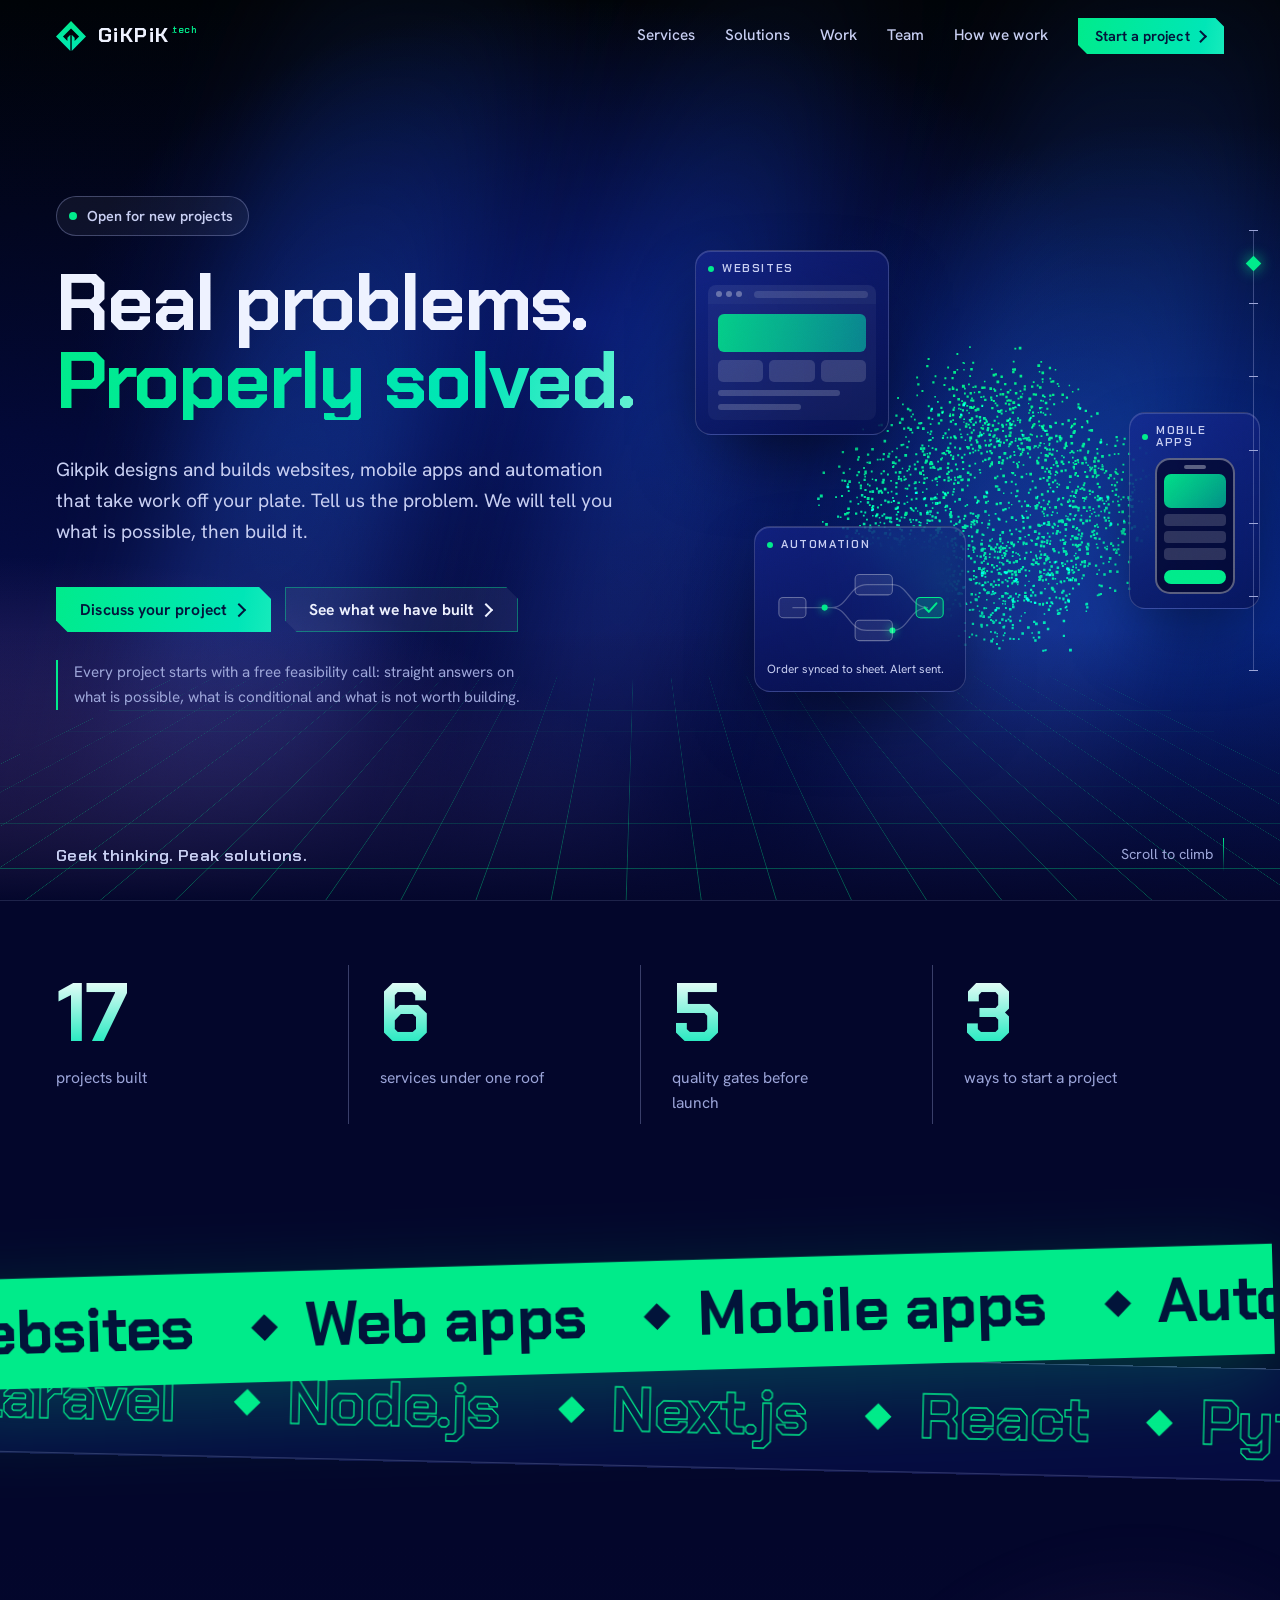
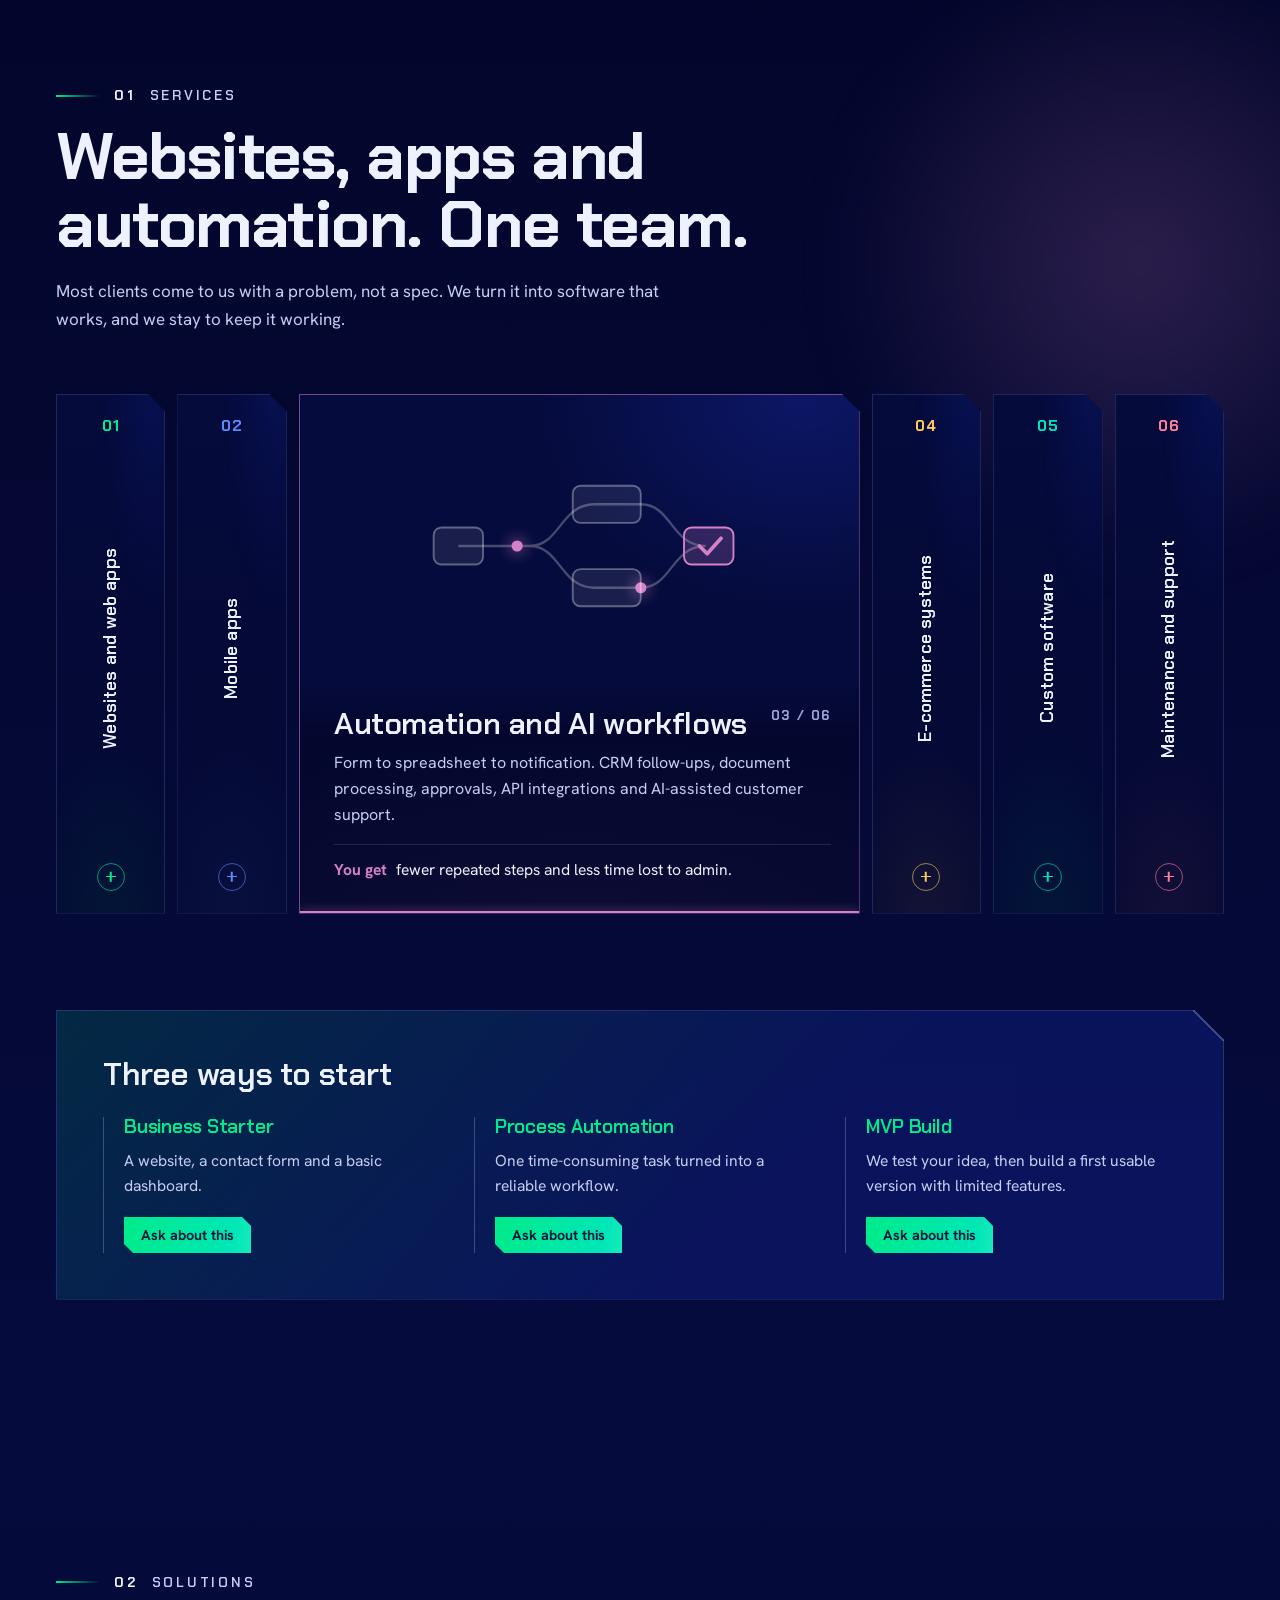
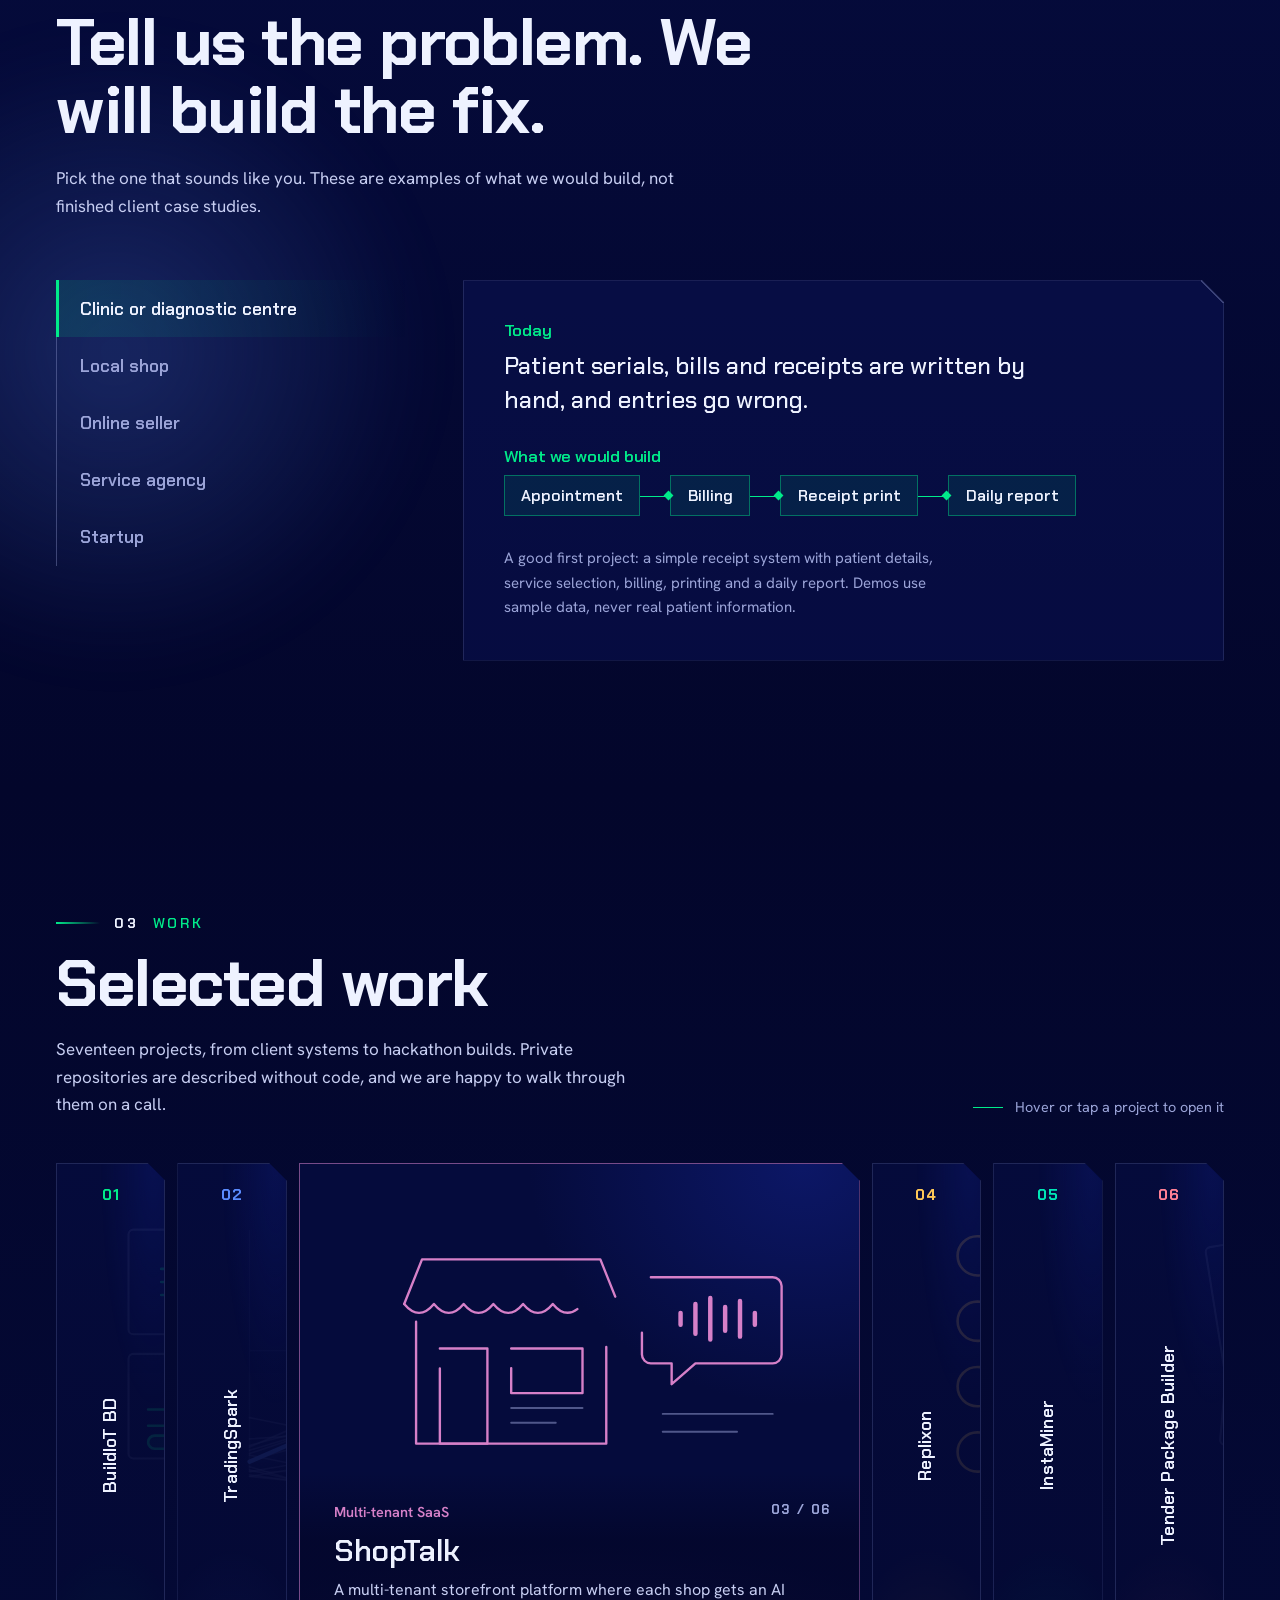
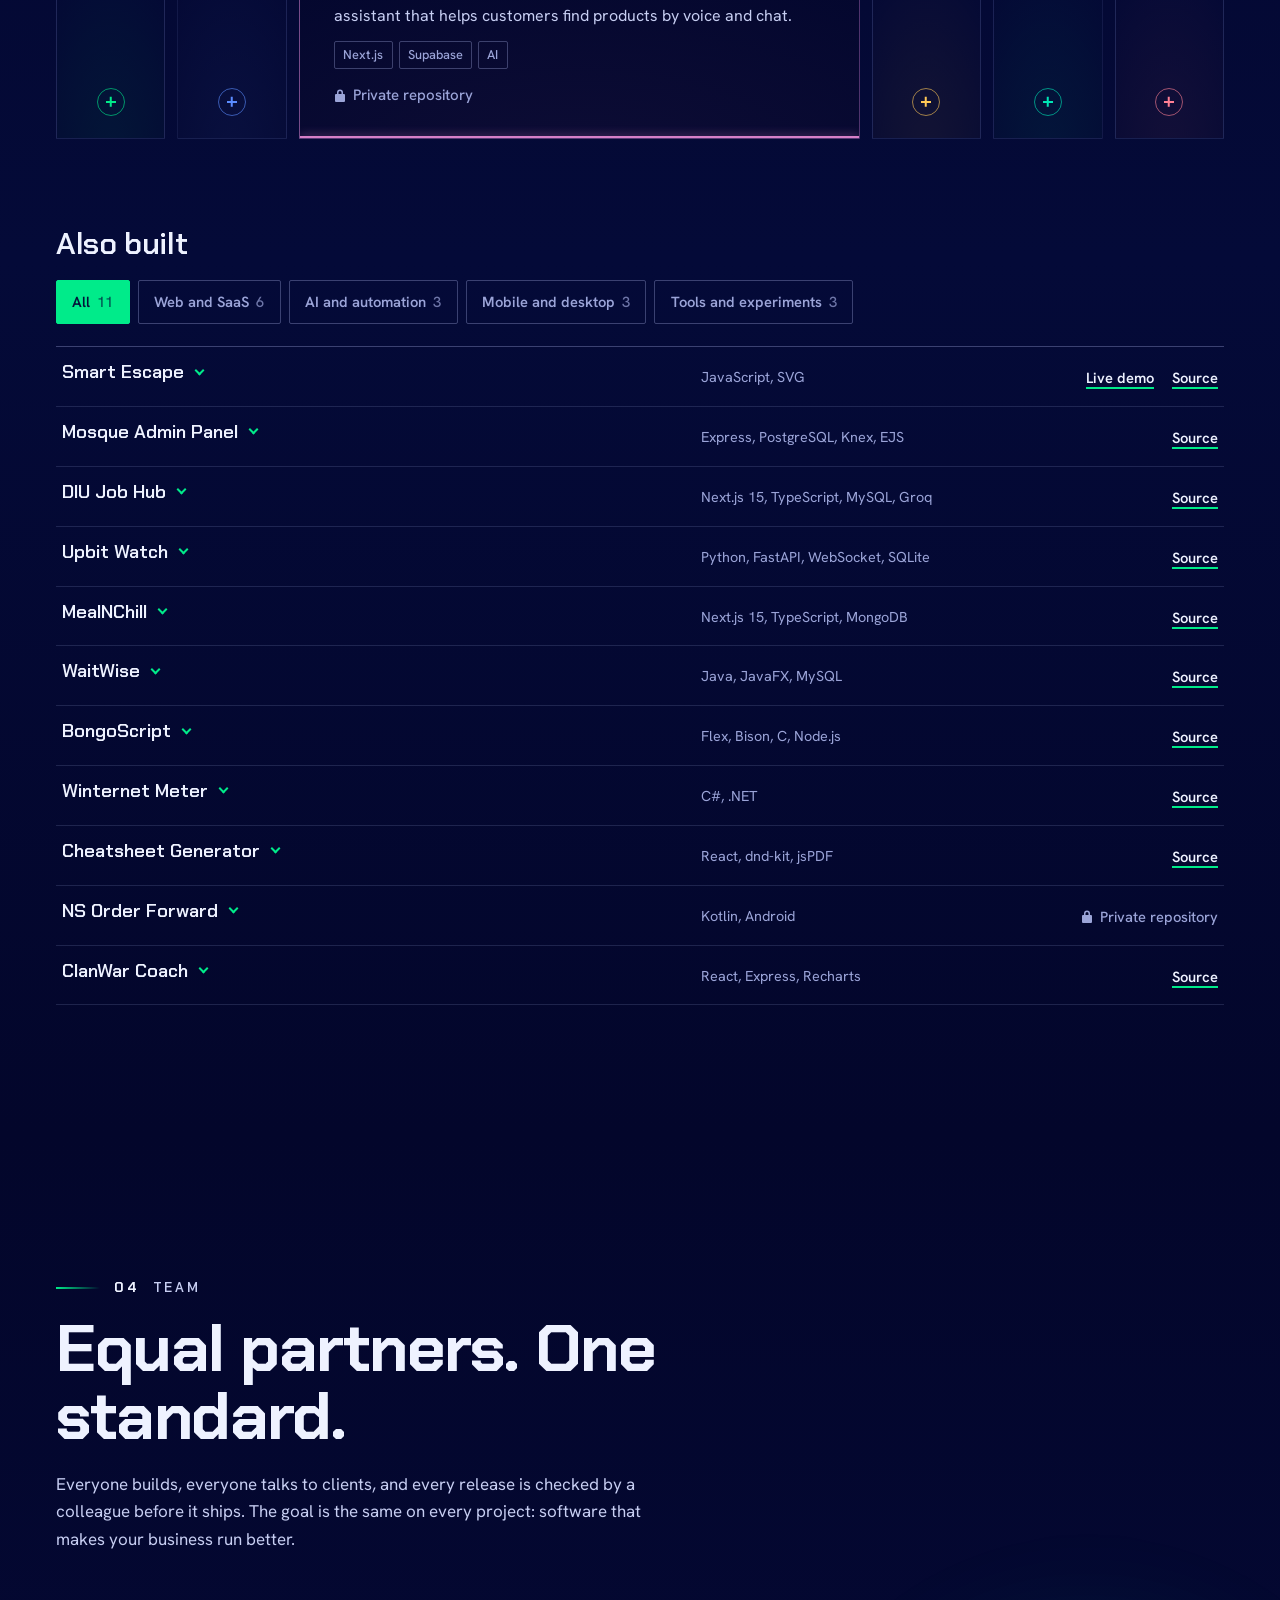
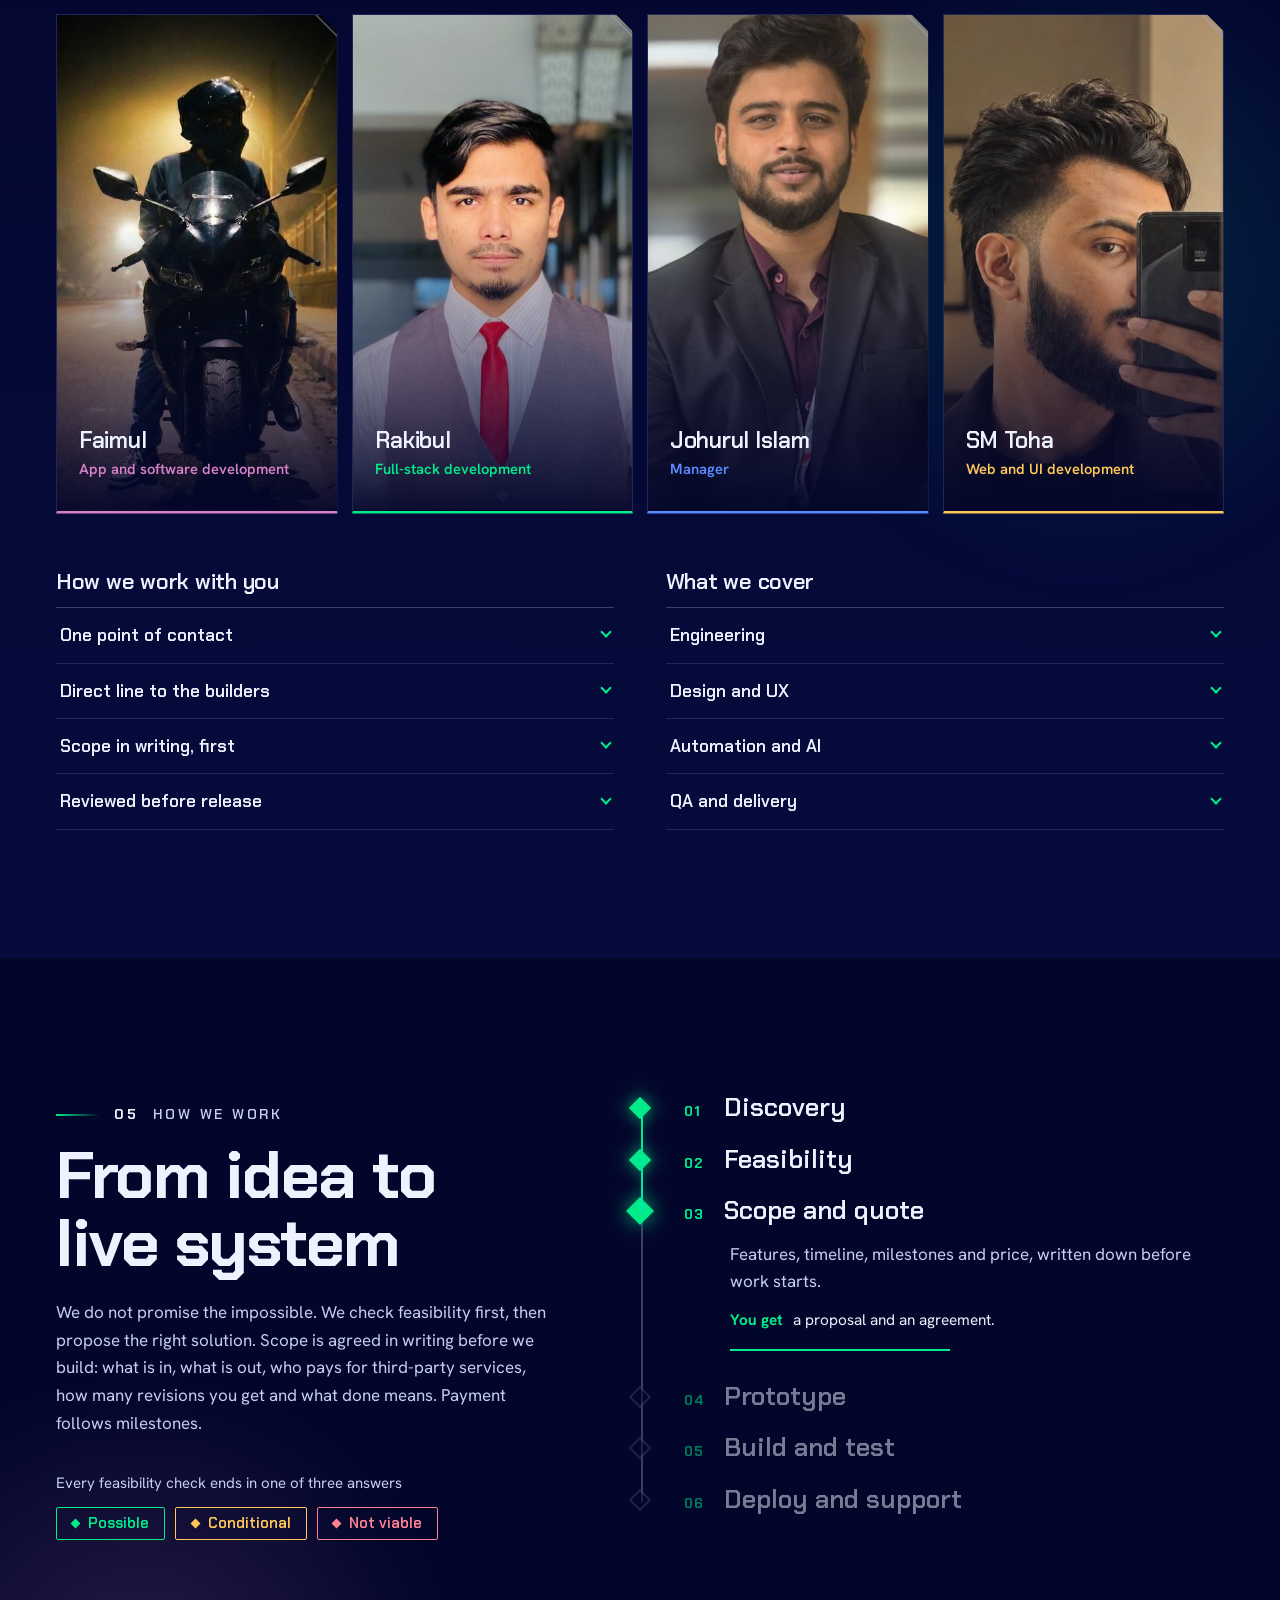
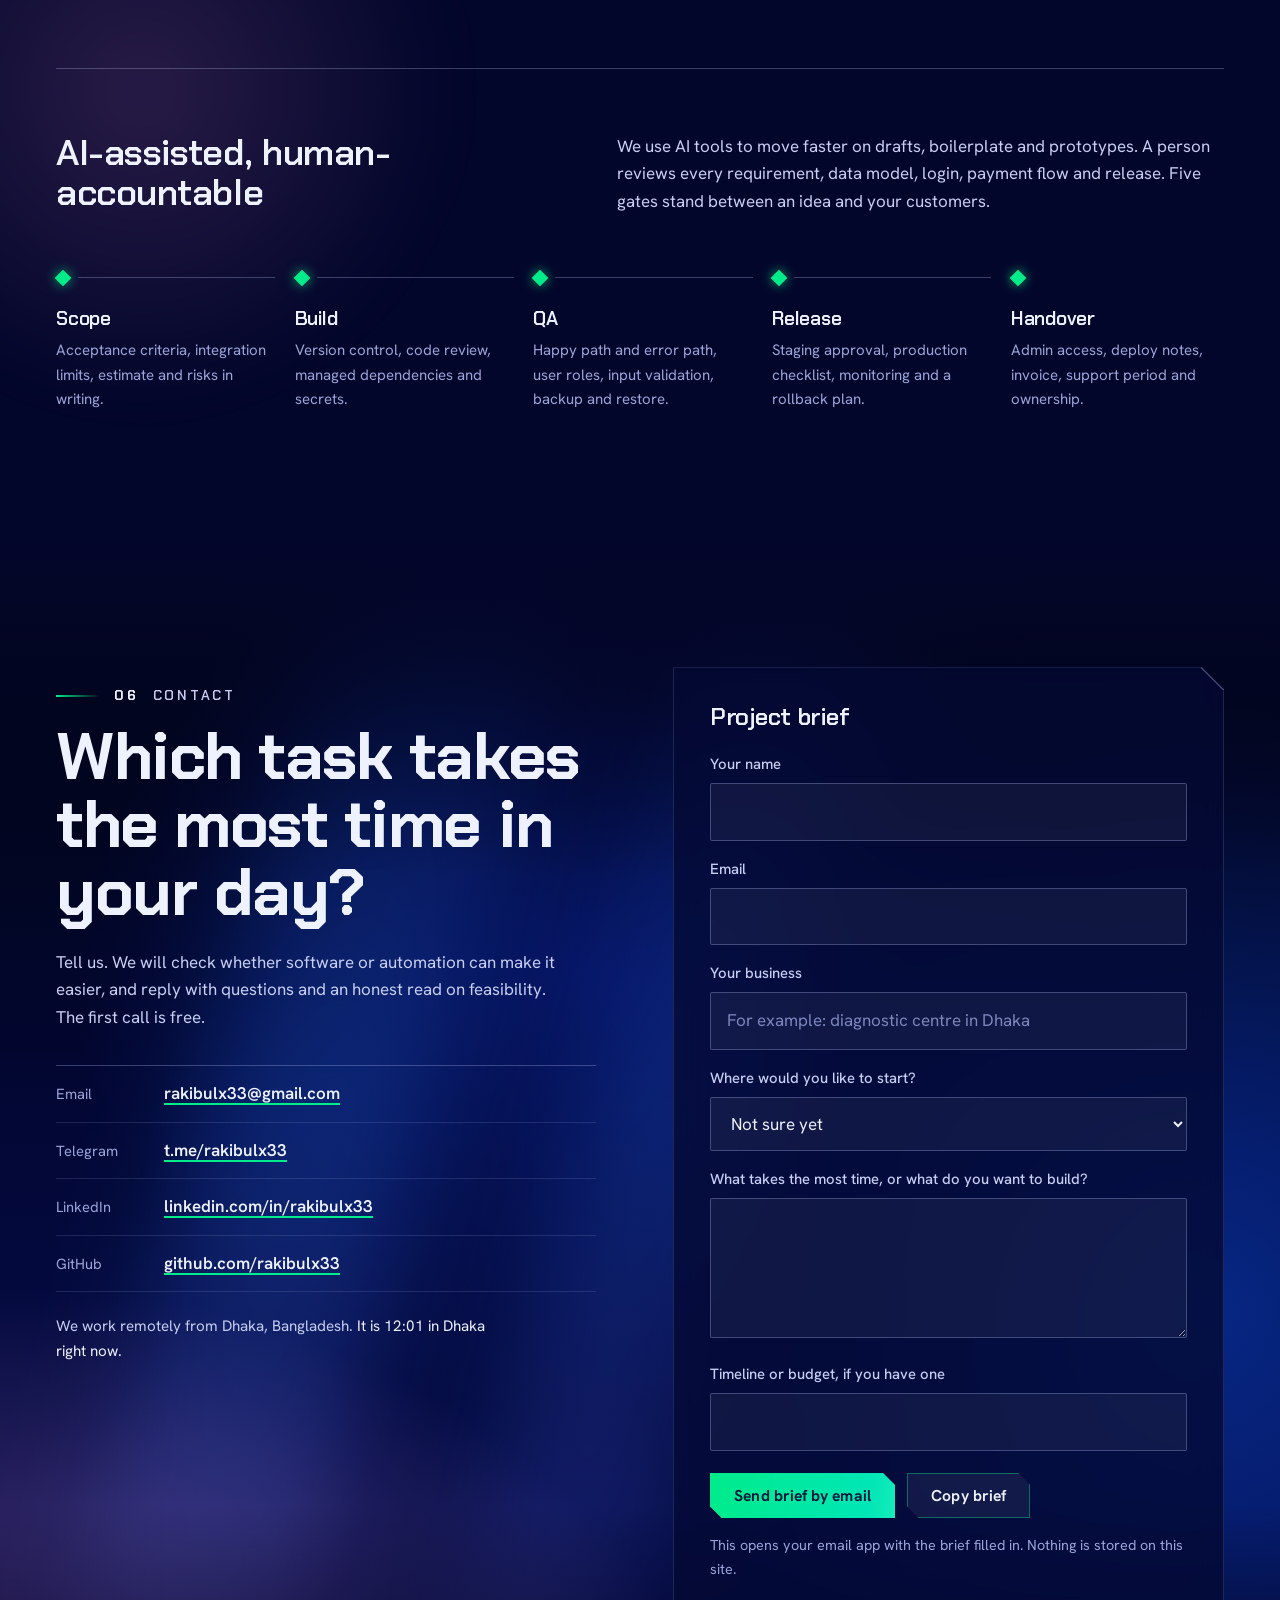
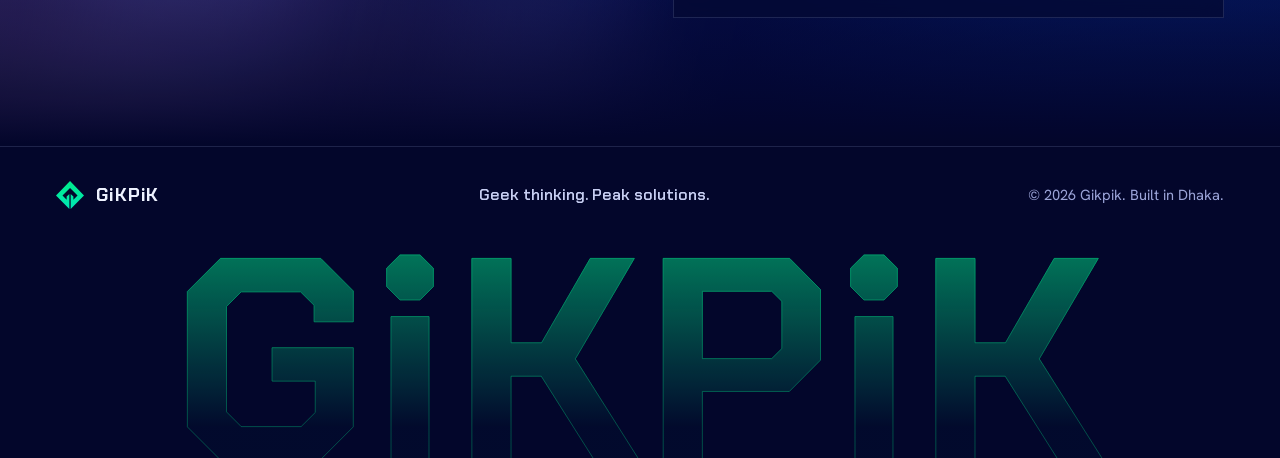
==== commit a0e31152: "Expandable layout across the site - Services: six services in one expanding row, each with a live de" ====
--- a/index.html
+++ b/index.html
@@ -140,39 +140,108 @@
         <p>Most clients come to us with a problem, not a spec. We turn it into software that works, and we stay to keep it working.</p>
       </header>
 
-      <div class="service-primary">
-        <article class="service cut glow">
-          <div class="viz-wrap" style="--ac:0,235,138"><div class="viz viz-web" aria-hidden="true"><div class="vb-bar"><i></i><i></i><i></i><span></span></div><div class="vb-body"><b class="vb-hero"></b><div class="vb-row"><i></i><i></i><i></i></div><u></u><u></u></div></div></div>
-          <h3>Websites and web apps</h3>
-          <p>Business sites, landing pages, dashboards, admin panels, booking systems and customer portals. Responsive, fast and built so someone can maintain them.</p>
-          <p class="result"><strong>You get</strong> your business online, with the daily work digital.</p>
-        </article>
-        <article class="service cut glow">
-          <div class="viz-wrap" style="--ac:91,140,255"><div class="viz viz-app" aria-hidden="true"><div class="ph"><span class="notch"></span><b class="ph-card"></b><ul><li></li><li></li><li></li></ul><em class="ph-btn"></em></div></div></div>
-          <h3>Mobile apps</h3>
-          <p>Business apps for Android, and iOS-compatible builds when a project needs them: customer portals, staff apps and field data collection.</p>
-          <p class="result"><strong>You get</strong> your service in your customers' and staff's pockets.</p>
-        </article>
-        <article class="service cut glow">
-          <div class="viz-wrap" style="--ac:214,128,200"><div class="viz viz-flow" aria-hidden="true"><svg viewBox="0 0 220 110"><path class="fl-path" d="M30 55H76C96 55 96 28 118 28H148M76 55C96 55 96 82 118 82H148M148 28C168 28 168 55 190 55M148 82C168 82 168 55 190 55" fill="none"/><circle class="fl-dot" r="3.6"><animateMotion dur="2.6s" repeatCount="indefinite" path="M30 55H76C96 55 96 28 118 28H148C168 28 168 55 190 55"/></circle><circle class="fl-dot d2" r="3.6"><animateMotion dur="2.6s" begin="1.3s" repeatCount="indefinite" path="M30 55H76C96 55 96 82 118 82H148C168 82 168 55 190 55"/></circle><g class="fl-nodes"><rect x="14" y="43" width="32" height="24" rx="5"/><rect x="104" y="16" width="44" height="24" rx="5"/><rect x="104" y="70" width="44" height="24" rx="5"/><rect class="fl-done" x="176" y="43" width="32" height="24" rx="5"/></g><path class="fl-check" d="M186 55l5 5 9-10" fill="none"/></svg></div></div>
-          <h3>Automation and AI workflows</h3>
-          <p>Form to spreadsheet to notification. CRM follow-ups, document processing, approvals, API integrations and AI-assisted customer support.</p>
-          <p class="result"><strong>You get</strong> fewer repeated steps and less time lost to admin.</p>
-        </article>
-      </div>
-
-      <div class="service-secondary">
-        <article>
-          <h3>E-commerce systems</h3>
-          <p>Online stores, product and order management, inventory sync, invoices, shipping and payment integration that follows each provider's rules.</p>
-        </article>
-        <article>
-          <h3>Custom software</h3>
-          <p>Office management, inventory, billing, reporting, POS-connected tools and internal APIs.</p>
-        </article>
-        <article>
-          <h3>Maintenance and support</h3>
-          <p>Bug fixes, hosting and deployment, backups, performance checks, feature updates and documentation.</p>
+      <div class="xp-wrap xp-svc" id="svc">
+        <article class="xp is-open" style="--ac:0,235,138">
+          <button class="xp-hit" type="button" id="svc-btn-1" aria-expanded="true" aria-controls="svc-body-1">
+            <span class="xp-num">01</span>
+            <span class="xp-title">Websites and web apps</span>
+            <span class="xp-plus" aria-hidden="true"></span>
+          </button>
+          <div class="xp-panel">
+            <div class="xp-art" aria-hidden="true"><div class="viz viz-web" aria-hidden="true"><div class="vb-bar"><i></i><i></i><i></i><span></span></div><div class="vb-body"><b class="vb-hero"></b><div class="vb-row"><i></i><i></i><i></i></div><u></u><u></u></div></div></div>
+            <div class="xp-body" id="svc-body-1" role="region" aria-labelledby="svc-btn-1">
+              <p class="xp-count" aria-hidden="true">01 / 06</p>
+              <h3>Websites and web apps</h3>
+              <p class="xp-desc">Business sites, landing pages, dashboards, admin panels, booking systems and customer portals. Responsive, fast and built so someone can maintain them.</p>
+              <p class="result"><strong>You get</strong> your business online, with the daily work digital.</p>
+            </div>
+          </div>
+          <span class="xp-timer" aria-hidden="true"></span>
+        </article>
+        <article class="xp" style="--ac:91,140,255">
+          <button class="xp-hit" type="button" id="svc-btn-2" aria-expanded="false" aria-controls="svc-body-2">
+            <span class="xp-num">02</span>
+            <span class="xp-title">Mobile apps</span>
+            <span class="xp-plus" aria-hidden="true"></span>
+          </button>
+          <div class="xp-panel">
+            <div class="xp-art" aria-hidden="true"><div class="viz viz-app" aria-hidden="true"><div class="ph"><span class="notch"></span><b class="ph-card"></b><ul><li></li><li></li><li></li></ul><em class="ph-btn"></em></div></div></div>
+            <div class="xp-body" id="svc-body-2" role="region" aria-labelledby="svc-btn-2">
+              <p class="xp-count" aria-hidden="true">02 / 06</p>
+              <h3>Mobile apps</h3>
+              <p class="xp-desc">Business apps for Android, and iOS-compatible builds when a project needs them: customer portals, staff apps and field data collection.</p>
+              <p class="result"><strong>You get</strong> your service in your customers' and staff's pockets.</p>
+            </div>
+          </div>
+          <span class="xp-timer" aria-hidden="true"></span>
+        </article>
+        <article class="xp" style="--ac:214,128,200">
+          <button class="xp-hit" type="button" id="svc-btn-3" aria-expanded="false" aria-controls="svc-body-3">
+            <span class="xp-num">03</span>
+            <span class="xp-title">Automation and AI workflows</span>
+            <span class="xp-plus" aria-hidden="true"></span>
+          </button>
+          <div class="xp-panel">
+            <div class="xp-art" aria-hidden="true"><div class="viz viz-flow" aria-hidden="true"><svg viewBox="0 0 220 110"><path class="fl-path" d="M30 55H76C96 55 96 28 118 28H148M76 55C96 55 96 82 118 82H148M148 28C168 28 168 55 190 55M148 82C168 82 168 55 190 55" fill="none"/><circle class="fl-dot" r="3.6"><animateMotion dur="2.6s" repeatCount="indefinite" path="M30 55H76C96 55 96 28 118 28H148C168 28 168 55 190 55"/></circle><circle class="fl-dot d2" r="3.6"><animateMotion dur="2.6s" begin="1.3s" repeatCount="indefinite" path="M30 55H76C96 55 96 82 118 82H148C168 82 168 55 190 55"/></circle><g class="fl-nodes"><rect x="14" y="43" width="32" height="24" rx="5"/><rect x="104" y="16" width="44" height="24" rx="5"/><rect x="104" y="70" width="44" height="24" rx="5"/><rect class="fl-done" x="176" y="43" width="32" height="24" rx="5"/></g><path class="fl-check" d="M186 55l5 5 9-10" fill="none"/></svg></div></div>
+            <div class="xp-body" id="svc-body-3" role="region" aria-labelledby="svc-btn-3">
+              <p class="xp-count" aria-hidden="true">03 / 06</p>
+              <h3>Automation and AI workflows</h3>
+              <p class="xp-desc">Form to spreadsheet to notification. CRM follow-ups, document processing, approvals, API integrations and AI-assisted customer support.</p>
+              <p class="result"><strong>You get</strong> fewer repeated steps and less time lost to admin.</p>
+            </div>
+          </div>
+          <span class="xp-timer" aria-hidden="true"></span>
+        </article>
+        <article class="xp" style="--ac:255,200,87">
+          <button class="xp-hit" type="button" id="svc-btn-4" aria-expanded="false" aria-controls="svc-body-4">
+            <span class="xp-num">04</span>
+            <span class="xp-title">E-commerce systems</span>
+            <span class="xp-plus" aria-hidden="true"></span>
+          </button>
+          <div class="xp-panel">
+            <div class="xp-art" aria-hidden="true"><div class="viz viz-shop" aria-hidden="true"><div class="vs-grid"><i></i><i></i><i></i><i></i></div><div class="vs-cart"><span class="vs-ico"></span><b>3</b></div></div></div>
+            <div class="xp-body" id="svc-body-4" role="region" aria-labelledby="svc-btn-4">
+              <p class="xp-count" aria-hidden="true">04 / 06</p>
+              <h3>E-commerce systems</h3>
+              <p class="xp-desc">Online stores, product and order management, inventory sync, invoices, shipping and payment integration that follows each provider's rules.</p>
+              <p class="result"><strong>You get</strong> a store that keeps running day to day.</p>
+            </div>
+          </div>
+          <span class="xp-timer" aria-hidden="true"></span>
+        </article>
+        <article class="xp" style="--ac:0,230,182">
+          <button class="xp-hit" type="button" id="svc-btn-5" aria-expanded="false" aria-controls="svc-body-5">
+            <span class="xp-num">05</span>
+            <span class="xp-title">Custom software</span>
+            <span class="xp-plus" aria-hidden="true"></span>
+          </button>
+          <div class="xp-panel">
+            <div class="xp-art" aria-hidden="true"><div class="viz viz-dash" aria-hidden="true"><div class="vd-kpi"><i></i><i></i><i></i></div><div class="vd-bars"><i></i><i></i><i></i><i></i><i></i><i></i></div></div></div>
+            <div class="xp-body" id="svc-body-5" role="region" aria-labelledby="svc-btn-5">
+              <p class="xp-count" aria-hidden="true">05 / 06</p>
+              <h3>Custom software</h3>
+              <p class="xp-desc">Office management, inventory, billing, reporting, POS-connected tools and internal APIs.</p>
+              <p class="result"><strong>You get</strong> tools shaped around how your office actually works.</p>
+            </div>
+          </div>
+          <span class="xp-timer" aria-hidden="true"></span>
+        </article>
+        <article class="xp" style="--ac:255,128,149">
+          <button class="xp-hit" type="button" id="svc-btn-6" aria-expanded="false" aria-controls="svc-body-6">
+            <span class="xp-num">06</span>
+            <span class="xp-title">Maintenance and support</span>
+            <span class="xp-plus" aria-hidden="true"></span>
+          </button>
+          <div class="xp-panel">
+            <div class="xp-art" aria-hidden="true"><div class="viz viz-pulse" aria-hidden="true"><svg viewBox="0 0 240 80"><path class="vp-base" d="M0 44H240"/><path class="vp-line" d="M0 44H70L82 20L96 66L108 32L118 44H160L168 36L176 50L184 44H240"/></svg><p class="vp-label"><span class="live"></span>Monitoring on</p></div></div>
+            <div class="xp-body" id="svc-body-6" role="region" aria-labelledby="svc-btn-6">
+              <p class="xp-count" aria-hidden="true">06 / 06</p>
+              <h3>Maintenance and support</h3>
+              <p class="xp-desc">Bug fixes, hosting and deployment, backups, performance checks, feature updates and documentation.</p>
+              <p class="result"><strong>You get</strong> a system that stays fast, safe and up to date.</p>
+            </div>
+          </div>
+          <span class="xp-timer" aria-hidden="true"></span>
         </article>
       </div>
 
@@ -488,21 +557,28 @@
         <p>Everyone builds, everyone talks to clients, and every release is checked by a colleague before it ships. The goal is the same on every project: software that makes your business run better.</p>
       </header>
 
-      <ul class="principles">
-        <li class="glow"><h3>One point of contact</h3><p>Every project has a named contact from the first call to launch day, and they are in the room when you review.</p></li>
-        <li class="glow"><h3>Direct line to the builders</h3><p>Ask a question and the person who wrote the code answers it, in plain language.</p></li>
-        <li class="glow"><h3>Scope in writing, first</h3><p>What is in, what is out, who pays for third-party services and what done means, agreed before we build.</p></li>
-        <li class="glow"><h3>Reviewed before release</h3><p>Every requirement, login, payment flow and release is checked by a person, not just a tool.</p></li>
-      </ul>
-
-      <div class="disciplines" id="disciplines">
-        <article class="cut glow"><h3>Engineering</h3><p>Backend systems, APIs, web and mobile apps, built to run reliably in production.</p></article>
-        <article class="cut glow"><h3>Design and UX</h3><p>Interfaces that make sense on the first visit, on a phone and on a desktop.</p></article>
-        <article class="cut glow"><h3>Automation and AI</h3><p>Workflows, integrations and AI features that remove manual steps.</p></article>
-        <article class="cut glow"><h3>QA and delivery</h3><p>Testing, deployment, handover and the support that follows launch.</p></article>
-      </div>
-
       <ul class="people" id="people" hidden></ul>
+
+      <div class="team-more">
+        <div class="tm-col">
+          <h3 class="tm-title">How we work with you</h3>
+          <ul class="acc">
+          <li><h4><button type="button" class="acc-btn" aria-expanded="false">One point of contact</button></h4><div class="acc-body"><div><p>Every project has a named contact from the first call to launch day, and they are in the room when you review.</p></div></div></li>
+          <li><h4><button type="button" class="acc-btn" aria-expanded="false">Direct line to the builders</button></h4><div class="acc-body"><div><p>Ask a question and the person who wrote the code answers it, in plain language.</p></div></div></li>
+          <li><h4><button type="button" class="acc-btn" aria-expanded="false">Scope in writing, first</button></h4><div class="acc-body"><div><p>What is in, what is out, who pays for third-party services and what done means, agreed before we build.</p></div></div></li>
+          <li><h4><button type="button" class="acc-btn" aria-expanded="false">Reviewed before release</button></h4><div class="acc-body"><div><p>Every requirement, login, payment flow and release is checked by a person, not just a tool.</p></div></div></li>
+          </ul>
+        </div>
+        <div class="tm-col">
+          <h3 class="tm-title">What we cover</h3>
+          <ul class="acc">
+          <li><h4><button type="button" class="acc-btn" aria-expanded="false">Engineering</button></h4><div class="acc-body"><div><p>Backend systems, APIs, web and mobile apps, built to run reliably in production.</p></div></div></li>
+          <li><h4><button type="button" class="acc-btn" aria-expanded="false">Design and UX</button></h4><div class="acc-body"><div><p>Interfaces that make sense on the first visit, on a phone and on a desktop.</p></div></div></li>
+          <li><h4><button type="button" class="acc-btn" aria-expanded="false">Automation and AI</button></h4><div class="acc-body"><div><p>Workflows, integrations and AI features that remove manual steps.</p></div></div></li>
+          <li><h4><button type="button" class="acc-btn" aria-expanded="false">QA and delivery</button></h4><div class="acc-body"><div><p>Testing, deployment, handover and the support that follows launch.</p></div></div></li>
+          </ul>
+        </div>
+      </div>
     </div>
   </section>
 
@@ -524,35 +600,53 @@
         </div>
 
         <ol class="route" id="route">
-          <li>
-            <h3>Discovery</h3>
-            <p>We learn the problem, the people who use it, the data, the budget, the deadline and any examples you have.</p>
-            <p class="gets"><strong>You get</strong> a requirement summary.</p>
+          <li class="is-open is-lit">
+            <h3><button type="button" class="route-btn" id="step-btn-1" aria-expanded="true" aria-controls="step-body-1"><span class="route-n">01</span>Discovery</button></h3>
+            <div class="route-body" id="step-body-1" role="region" aria-labelledby="step-btn-1"><div>
+              <p>We learn the problem, the people who use it, the data, the budget, the deadline and any examples you have.</p>
+              <p class="gets"><strong>You get</strong> a requirement summary.</p>
+              <span class="route-timer" aria-hidden="true"></span>
+            </div></div>
           </li>
-          <li>
-            <h3>Feasibility</h3>
-            <p>We check integrations, APIs, platform rules, security and technical risk.</p>
-            <p class="gets"><strong>You get</strong> a clear verdict: possible, conditional or not viable.</p>
+          <li class="">
+            <h3><button type="button" class="route-btn" id="step-btn-2" aria-expanded="false" aria-controls="step-body-2"><span class="route-n">02</span>Feasibility</button></h3>
+            <div class="route-body" id="step-body-2" role="region" aria-labelledby="step-btn-2"><div>
+              <p>We check integrations, APIs, platform rules, security and technical risk.</p>
+              <p class="gets"><strong>You get</strong> a clear verdict: possible, conditional or not viable.</p>
+              <span class="route-timer" aria-hidden="true"></span>
+            </div></div>
           </li>
-          <li>
-            <h3>Scope and quote</h3>
-            <p>Features, timeline, milestones and price, written down before work starts.</p>
-            <p class="gets"><strong>You get</strong> a proposal and an agreement.</p>
+          <li class="">
+            <h3><button type="button" class="route-btn" id="step-btn-3" aria-expanded="false" aria-controls="step-body-3"><span class="route-n">03</span>Scope and quote</button></h3>
+            <div class="route-body" id="step-body-3" role="region" aria-labelledby="step-btn-3"><div>
+              <p>Features, timeline, milestones and price, written down before work starts.</p>
+              <p class="gets"><strong>You get</strong> a proposal and an agreement.</p>
+              <span class="route-timer" aria-hidden="true"></span>
+            </div></div>
           </li>
-          <li>
-            <h3>Prototype</h3>
-            <p>A small demo of the most important part of the system.</p>
-            <p class="gets"><strong>You get</strong> a demo and a review meeting.</p>
+          <li class="">
+            <h3><button type="button" class="route-btn" id="step-btn-4" aria-expanded="false" aria-controls="step-body-4"><span class="route-n">04</span>Prototype</button></h3>
+            <div class="route-body" id="step-body-4" role="region" aria-labelledby="step-btn-4"><div>
+              <p>A small demo of the most important part of the system.</p>
+              <p class="gets"><strong>You get</strong> a demo and a review meeting.</p>
+              <span class="route-timer" aria-hidden="true"></span>
+            </div></div>
           </li>
-          <li>
-            <h3>Build and test</h3>
-            <p>Development, quality checks, regression tests, access control and bug fixing.</p>
-            <p class="gets"><strong>You get</strong> a tested deliverable.</p>
+          <li class="">
+            <h3><button type="button" class="route-btn" id="step-btn-5" aria-expanded="false" aria-controls="step-body-5"><span class="route-n">05</span>Build and test</button></h3>
+            <div class="route-body" id="step-body-5" role="region" aria-labelledby="step-btn-5"><div>
+              <p>Development, quality checks, regression tests, access control and bug fixing.</p>
+              <p class="gets"><strong>You get</strong> a tested deliverable.</p>
+              <span class="route-timer" aria-hidden="true"></span>
+            </div></div>
           </li>
-          <li>
-            <h3>Deploy and support</h3>
-            <p>Hosting and setup, training, handover and the support period we agreed.</p>
-            <p class="gets"><strong>You get</strong> a live system and its documentation.</p>
+          <li class="">
+            <h3><button type="button" class="route-btn" id="step-btn-6" aria-expanded="false" aria-controls="step-body-6"><span class="route-n">06</span>Deploy and support</button></h3>
+            <div class="route-body" id="step-body-6" role="region" aria-labelledby="step-btn-6"><div>
+              <p>Hosting and setup, training, handover and the support period we agreed.</p>
+              <p class="gets"><strong>You get</strong> a live system and its documentation.</p>
+              <span class="route-timer" aria-hidden="true"></span>
+            </div></div>
           </li>
         </ol>
       </div>
--- a/css/styles.css
+++ b/css/styles.css
@@ -218,18 +218,8 @@
 
 /* ---------- Services ---------- */
 .services{background:linear-gradient(180deg,var(--night),#050b3d)}
-.service-primary{display:grid;grid-template-columns:repeat(3,minmax(0,1fr));gap:clamp(16px,2vw,28px)}
-.service{display:flex;flex-direction:column;padding:32px 28px 26px;will-change:transform;transform-style:preserve-3d}
-.service .icon{width:48px;height:48px;fill:none;stroke:var(--mint);stroke-width:2;stroke-linecap:round;stroke-linejoin:round;filter:drop-shadow(0 0 10px rgba(0,235,138,.45))}
-.service h3{font-size:1.55rem;margin:22px 0 12px}
-.service>p:not(.result){color:var(--ink-soft);font-size:1rem;margin-bottom:22px}
 .result{margin-top:auto;padding-top:16px;border-top:1px solid var(--line);font-size:.95rem;color:var(--ink)}
 .result strong{color:var(--mint);margin-right:.35em}
-.service-secondary{display:grid;grid-template-columns:repeat(3,minmax(0,1fr));gap:clamp(20px,3vw,44px);margin-top:clamp(36px,5vw,60px)}
-.service-secondary article{position:relative;padding-top:20px;border-top:1px solid var(--line-strong)}
-.service-secondary article::before{content:"";position:absolute;left:0;top:-1px;width:44px;height:3px;background:var(--mint)}
-.service-secondary h3{font-size:1.25rem;margin-bottom:8px}
-.service-secondary p{font-size:.98rem;color:var(--dim)}
 
 .offers{--cut:30px;margin-top:clamp(56px,8vw,96px);padding:clamp(26px,4vw,46px);background:linear-gradient(135deg,rgba(0,235,138,.14),rgba(15,28,120,.55) 60%)}
 .offers h3{font-size:clamp(1.5rem,2.6vw,2rem);margin-bottom:26px}
@@ -305,21 +295,8 @@
 
 /* ---------- Team ---------- */
 .team{background:linear-gradient(180deg,var(--night),#050b3d)}
-.principles{display:grid;grid-template-columns:repeat(4,minmax(0,1fr));gap:clamp(14px,2vw,24px)}
-.principles li{padding:26px 24px 28px;border:1px solid var(--line);background:rgba(10,18,84,.35)}
-.principles h3{font-size:1.2rem;margin-bottom:10px;color:var(--ink)}
-.principles p{font-size:.96rem;color:var(--dim)}
-.disciplines{display:grid;grid-template-columns:repeat(4,minmax(0,1fr));gap:clamp(14px,2vw,24px);margin-top:clamp(40px,6vw,72px)}
-.disciplines article{padding:28px 24px 30px}
-.disciplines h3{font-size:1.35rem;margin-bottom:10px;color:var(--mint)}
-.disciplines p{font-size:.98rem;color:var(--ink-soft)}
-.people{display:grid;grid-template-columns:repeat(4,minmax(0,1fr));gap:clamp(14px,2vw,24px);margin-top:clamp(40px,6vw,72px)}
-.people+.disciplines{margin-top:clamp(28px,4vw,48px)}
-.person{padding:26px 24px 28px;display:flex;flex-direction:column;gap:6px}
 .avatar{width:84px;height:84px;margin-bottom:14px;display:grid;place-items:center;overflow:hidden;font:700 1.9rem/1 var(--display);color:#02143A;background:linear-gradient(160deg,var(--mint),var(--aqua));clip-path:polygon(0 0,calc(100% - 16px) 0,100% 16px,100% 100%,0 100%)}
 .avatar img{width:100%;height:100%;object-fit:cover;object-position:50% 25%}
-.avatar.photo{width:100%;height:auto;aspect-ratio:1;margin-bottom:18px;clip-path:polygon(0 0,calc(100% - 22px) 0,100% 22px,100% 100%,0 100%)}
-.person h3{font-size:1.35rem}
 .person .role{font-size:.92rem;font-weight:600;color:var(--mint)}
 .person .blurb{font-size:.96rem;color:var(--ink-soft);margin-top:6px}
 .person .links{display:flex;gap:14px;margin-top:10px;font-size:.9rem;font-weight:600}
@@ -337,16 +314,6 @@
 .verdict li::before{content:"";width:7px;height:7px;background:currentColor;transform:rotate(45deg)}
 .v-yes{color:var(--mint)}.v-maybe{color:var(--amber)}.v-no{color:var(--rose)}
 
-.route{position:relative;padding-left:60px;--p:0}
-.route::before,.route::after{content:"";position:absolute;left:17px;top:14px;bottom:60px;width:2px}
-.route::before{background:var(--line-strong)}
-.route::after{background:linear-gradient(var(--mint),var(--aqua));transform:scaleY(var(--p));transform-origin:top;box-shadow:0 0 12px rgba(0,235,138,.6)}
-.route li{position:relative;padding-bottom:clamp(36px,5vw,56px);opacity:.38;transition:opacity .5s}
-.route li.is-lit{opacity:1}
-.route li:last-child{padding-bottom:0}
-.route li::before{content:"";position:absolute;left:-52px;top:5px;width:16px;height:16px;background:var(--night);border:2px solid var(--line-strong);transform:rotate(45deg);transition:background .3s,border-color .3s,box-shadow .3s,transform .4s}
-.route li.is-lit::before{background:var(--mint);border-color:var(--mint);box-shadow:0 0 16px rgba(0,235,138,.8);transform:rotate(45deg) scale(1.15)}
-.route h3{font-size:clamp(1.4rem,2.2vw,1.8rem);margin-bottom:8px}
 .route p{color:var(--ink-soft);max-width:52ch}
 .route .gets{margin-top:12px;font-size:.96rem;color:var(--ink)}
 .route .gets strong{color:var(--mint);margin-right:.4em}
@@ -409,8 +376,7 @@
   .hero-copy{position:relative;z-index:1}
   .stats-row{grid-template-columns:repeat(2,minmax(0,1fr));row-gap:28px}
   .stat:nth-child(3){border-left:0;padding-left:0}
-  .service-primary,.service-secondary,.offer-row{grid-template-columns:1fr}
-  .principles,.disciplines,.people{grid-template-columns:repeat(2,minmax(0,1fr))}
+  .offer-row{grid-template-columns:1fr}
   .fit-grid,.process-grid,.contact-grid,.gates header{grid-template-columns:1fr}
   .process-intro{position:static}
   .gate-row{grid-template-columns:1fr;gap:26px;padding-left:34px;position:relative}
@@ -438,8 +404,6 @@
   .main-nav .btn{margin-top:24px;padding:1.1em;font-size:1rem}
 }
 @media (max-width:560px){
-  .principles,.disciplines{grid-template-columns:1fr}
-  .people{gap:12px}.person{padding:14px 14px 18px}.person h3{font-size:1.1rem}
   .hero-foot .climb{display:none}
   .channels li{grid-template-columns:1fr;gap:2px}
   .form-actions .btn,.actions .btn{flex:1 1 100%}
@@ -573,44 +537,16 @@
 .fl-check{stroke:rgb(var(--a));stroke-width:2.4;stroke-linecap:round;stroke-linejoin:round;stroke-dasharray:24;animation:flchk 2.6s ease-in-out infinite}
 @keyframes flchk{0%,48%{stroke-dashoffset:24}62%,100%{stroke-dashoffset:0}}
 
-/* service cards with live demo headers */
-.service:nth-child(1){--ac:0,235,138}
-.service:nth-child(2){--ac:91,140,255}
-.service:nth-child(3){--ac:214,128,200}
-.service{padding:0 0 26px;overflow:hidden}
-.viz-wrap{display:grid;place-items:center;height:176px;margin-bottom:24px;border-bottom:1px solid var(--line);background:radial-gradient(70% 110% at 50% 115%,rgba(var(--ac),.38),transparent 70%),rgba(3,6,43,.45);transition:background .4s}
-.viz-wrap .viz-web{width:min(64%,214px)}
-.viz-wrap .viz-flow{width:min(82%,260px)}
-.service h3{margin:0 0 12px;padding-inline:28px}
-.service>p:not(.result){padding-inline:28px}
-.service .result{margin:auto 28px 0;padding-top:16px}
-.service .result strong{color:rgb(var(--ac))}
-.service:hover h3{color:rgb(var(--ac))}
-
-/* team: portrait cards */
-.team .section-head{margin-bottom:clamp(30px,4vw,48px)}
-.people{grid-template-columns:repeat(4,minmax(0,1fr));margin-top:0}
-.person{padding:0;gap:0;overflow:hidden;border-bottom:3px solid rgb(var(--ac,0,235,138))}
-.person:nth-child(1){--ac:0,235,138}.person:nth-child(2){--ac:91,140,255}.person:nth-child(3){--ac:214,128,200}.person:nth-child(4){--ac:255,200,87}
-.person .avatar.photo{position:relative;width:100%;height:auto;aspect-ratio:4/5;margin:0;clip-path:none;background:#050b3c}
-.person .avatar.photo img{transition:transform 1s cubic-bezier(.2,.7,.2,1);object-position:50% 30%}
-.person:hover .avatar.photo img{transform:scale(1.07)}
-.person .avatar.photo::after{content:"";position:absolute;inset:0;background:linear-gradient(180deg,transparent 52%,rgba(3,6,43,.94))}
-.pbody{position:relative;margin-top:-58px;padding:0 22px 24px;display:grid;gap:4px}
-.person h3{font-size:clamp(1.3rem,1.9vw,1.6rem)}
+
 .person .role{color:rgb(var(--ac,0,235,138))}
 .tags{display:flex;flex-wrap:wrap;gap:6px;margin-top:12px}
 .tags li{font-size:.76rem;font-weight:600;padding:.28em .7em;border-radius:99px;color:var(--ink-soft);border:1px solid rgba(var(--ac,0,235,138),.5);background:rgba(var(--ac,0,235,138),.1)}
 
 @media (max-width:1020px){
   .float{display:none}
-  .people{grid-template-columns:repeat(2,minmax(0,1fr))}
   .grid-floor{height:40%}
 }
 @media (max-width:560px){
-  .pbody{padding:0 14px 18px;margin-top:-48px}
-  .person h3{font-size:1.1rem}.person .blurb{font-size:.88rem}
-  .viz-wrap{height:150px}
 }
 @media (prefers-reduced-motion:reduce){
   .loader{display:none!important}
@@ -620,7 +556,6 @@
   body::after{display:none}
 }
 
-.people+.principles{margin-top:clamp(28px,4vw,48px)}
 
 /* ".tech" notation beside the wordmark: small, secondary, the wordmark stays the focus */
 .tld{font:600 .46em/1 var(--display);letter-spacing:.06em;color:var(--mint);vertical-align:baseline;position:relative;top:-.95em;margin-left:.2em;text-transform:lowercase}
@@ -702,3 +637,135 @@
 @media (max-width:1020px){
   .ix-ready li:not(.is-open) .ix-stack,.ix-ready li:not(.is-open) .ix-links{display:none}
 }
+
+/* ==========================================================================
+   Services: expanding row with a live demo per service
+   ========================================================================== */
+.xp-svc{height:clamp(440px,58vh,520px)}
+.xp-svc .xp-art{height:54%;padding:24px 36px 0}
+.xp-svc .xp-art .viz-web{width:300px}
+.xp-svc .xp-art .viz-flow{width:340px}
+.xp-svc .xp-art .viz-app .ph{transform:scale(1.4)}
+.xp-svc .xp-art .viz-shop,.xp-svc .xp-art .viz-dash,.xp-svc .xp-art .viz-pulse{width:310px}
+.xp-svc .xp-body .result{width:100%;margin-top:6px;padding-top:12px;border-top:1px solid var(--line);font-size:.98rem;color:var(--ink)}
+.xp-svc .xp-body .result strong{color:rgb(var(--ac));margin-right:.35em}
+@media (max-width:860px){
+  .xp-svc{height:auto}
+  .xp-svc .xp-art{height:200px;padding:16px 20px 0}
+  .xp-svc .xp-art .viz-web,.xp-svc .xp-art .viz-shop,.xp-svc .xp-art .viz-dash,.xp-svc .xp-art .viz-pulse{width:min(270px,82%)}
+  .xp-svc .xp-art .viz-flow{width:min(300px,90%)}
+  .xp-svc .xp-art .viz-app .ph{transform:scale(1.15)}
+}
+
+/* e-commerce demo: products get picked, cart count pops */
+.viz-shop{position:relative;padding:18px 4px 4px}
+.vs-grid{display:grid;grid-template-columns:repeat(4,1fr);gap:9px}
+.vs-grid i{display:block;aspect-ratio:3/4;border-radius:8px;border:1px solid rgba(255,255,255,.14);background:linear-gradient(180deg,rgba(255,255,255,.14) 0 56%,transparent 56%),linear-gradient(90deg,rgba(255,255,255,.18) 0 70%,transparent 70%) 8px 74%/70% 5px no-repeat,rgba(255,255,255,.04);animation:vs-pick 4.8s ease-in-out infinite}
+.vs-grid i:nth-child(2){animation-delay:1.2s}.vs-grid i:nth-child(3){animation-delay:2.4s}.vs-grid i:nth-child(4){animation-delay:3.6s}
+@keyframes vs-pick{0%,30%,100%{transform:none;border-color:rgba(255,255,255,.14);box-shadow:none}8%,20%{transform:translateY(-7px);border-color:rgb(var(--a));box-shadow:0 12px 26px -10px rgba(var(--a),.7)}}
+.vs-cart{position:absolute;right:0;top:-12px;display:flex;align-items:center;gap:7px;padding:6px 9px 6px 11px;border-radius:99px;background:rgba(3,6,43,.9);border:1px solid rgba(var(--a),.6)}
+.vs-ico{width:15px;height:11px;border:2px solid rgb(var(--a));border-top:0;border-radius:0 0 4px 4px}
+.vs-cart b{min-width:18px;height:18px;border-radius:9px;background:rgb(var(--a));color:#02143A;font:700 .7rem/18px var(--display);text-align:center;animation:vs-pop 1.2s ease-in-out infinite}
+@keyframes vs-pop{0%,70%,100%{transform:none}82%{transform:scale(1.35)}}
+
+/* custom software demo: dashboard bars rise and fall */
+.viz-dash{display:grid;gap:10px;padding:12px;border-radius:10px;background:rgba(255,255,255,.04);border:1px solid rgba(255,255,255,.12)}
+.vd-kpi{display:grid;grid-template-columns:repeat(3,1fr);gap:8px}
+.vd-kpi i{position:relative;height:30px;border-radius:6px;background:rgba(255,255,255,.08)}
+.vd-kpi i::before{content:"";position:absolute;left:8px;top:8px;width:40%;height:4px;border-radius:2px;background:rgba(255,255,255,.25)}
+.vd-kpi i::after{content:"";position:absolute;left:8px;bottom:7px;width:58%;height:6px;border-radius:3px;background:rgb(var(--a))}
+.vd-kpi i:nth-child(2)::after{width:38%}.vd-kpi i:nth-child(3)::after{width:72%}
+.vd-bars{display:flex;align-items:flex-end;gap:8px;height:84px;border-bottom:1px solid rgba(255,255,255,.2)}
+.vd-bars i{flex:1;border-radius:4px 4px 0 0;background:linear-gradient(180deg,rgb(var(--a)),rgba(var(--a),.2));transform-origin:bottom;animation:vd-grow 3.6s ease-in-out infinite}
+.vd-bars i:nth-child(1){height:40%}.vd-bars i:nth-child(2){height:66%;animation-delay:.12s}.vd-bars i:nth-child(3){height:50%;animation-delay:.24s}
+.vd-bars i:nth-child(4){height:86%;animation-delay:.36s}.vd-bars i:nth-child(5){height:70%;animation-delay:.48s}.vd-bars i:nth-child(6){height:96%;animation-delay:.6s}
+@keyframes vd-grow{0%,100%{transform:scaleY(.18)}30%,72%{transform:scaleY(1)}}
+
+/* maintenance demo: a heartbeat line keeps running */
+.viz-pulse{padding:10px 4px}
+.viz-pulse svg{width:100%;height:auto;overflow:visible}
+.vp-base{fill:none;stroke:rgba(255,255,255,.14);stroke-width:1.2}
+.vp-line{fill:none;stroke:rgb(var(--a));stroke-width:2.4;stroke-linecap:round;stroke-linejoin:round;stroke-dasharray:90 420;animation:vp-run 2.6s linear infinite;filter:drop-shadow(0 0 5px rgba(var(--a),.85))}
+@keyframes vp-run{from{stroke-dashoffset:510}to{stroke-dashoffset:0}}
+.vp-label{display:flex;align-items:center;gap:9px;margin-top:12px;font:600 .78rem/1 var(--display);letter-spacing:.12em;text-transform:uppercase;color:var(--ink-soft)}
+.vp-label .live{width:7px;height:7px}
+
+/* ==========================================================================
+   Team: equal portrait panels that widen on hover; compact lists below
+   ========================================================================== */
+.people{display:flex;gap:14px;height:clamp(400px,56vh,500px);margin-top:0}
+.person{--ac:0,235,138;position:relative;flex:1 1 0;min-width:0;padding:0;overflow:hidden;cursor:pointer;background:#050b3c;border:1px solid var(--line);border-bottom:3px solid rgb(var(--ac));
+  clip-path:polygon(0 0,calc(100% - 18px) 0,100% 18px,100% 100%,0 100%);transition:flex .75s cubic-bezier(.22,.8,.2,1)}
+.person:hover,.person.is-open,.person:focus-visible{flex:1.8 1 0}
+.person:focus-visible{outline:2px solid rgb(var(--ac));outline-offset:-4px}
+.person .avatar.photo{position:absolute;inset:0;width:100%;height:100%;margin:0;clip-path:none;background:#050b3c}
+.person .avatar.photo img{object-position:50% 28%;transition:transform 1.1s cubic-bezier(.22,.8,.2,1)}
+.person:hover .avatar.photo img,.person.is-open .avatar.photo img{transform:scale(1.05)}
+.person .avatar.photo::after{content:"";position:absolute;inset:0;background:linear-gradient(180deg,transparent 42%,rgba(3,6,43,.96))}
+.pbody{position:absolute;left:0;right:0;bottom:0;display:grid;gap:4px;padding:0 22px 22px}
+.person h3{font-size:clamp(1.25rem,1.8vw,1.55rem)}
+.person .role{font-size:.92rem;font-weight:600;color:rgb(var(--ac))}
+.person .blurb,.person .tags{max-height:0;margin-top:0;opacity:0;overflow:hidden;transition:max-height .5s cubic-bezier(.22,.8,.2,1),opacity .35s,margin-top .35s}
+.person:hover .blurb,.person.is-open .blurb,.person:focus-visible .blurb{max-height:5em;margin-top:6px;opacity:1;transition-delay:.15s}
+.person:hover .tags,.person.is-open .tags,.person:focus-visible .tags{max-height:5em;margin-top:10px;opacity:1;transition-delay:.22s}
+
+.team-more{display:grid;grid-template-columns:1fr 1fr;gap:clamp(24px,4vw,64px);margin-top:clamp(36px,5vw,56px)}
+.tm-title{margin-bottom:14px;font-size:clamp(1.15rem,1.7vw,1.4rem)}
+.acc{border-top:1px solid var(--line-strong)}
+.acc li{border-bottom:1px solid var(--line)}
+.acc h4{margin:0;font:600 1.08rem/1.3 var(--display)}
+.acc-btn{display:flex;align-items:center;justify-content:space-between;gap:16px;width:100%;padding:16px 4px;border:0;background:none;color:var(--ink);font:inherit;text-align:left;cursor:pointer;transition:color .25s}
+.acc-btn::after{content:"";flex:none;width:8px;height:8px;border-right:2px solid var(--mint);border-bottom:2px solid var(--mint);transform:translateY(-3px) rotate(45deg);transition:transform .35s cubic-bezier(.22,.8,.2,1)}
+.acc-btn:hover,.acc li.is-open .acc-btn{color:var(--mint)}
+.acc li.is-open .acc-btn::after{transform:translateY(1px) rotate(-135deg)}
+.acc-btn:focus-visible{outline:2px solid var(--mint);outline-offset:2px}
+.acc-body{display:grid;grid-template-rows:1fr;transition:grid-template-rows .45s cubic-bezier(.22,.8,.2,1)}
+.acc.acc-ready li:not(.is-open) .acc-body{grid-template-rows:0fr}
+.acc-body>div{min-height:0;overflow:hidden}
+.acc-body p{margin-bottom:18px;padding:0 4px;max-width:56ch;font-size:.98rem;color:var(--ink-soft)}
+
+@media (max-width:860px){
+  .people{display:grid;grid-template-columns:repeat(2,minmax(0,1fr));grid-auto-flow:dense;height:auto;gap:12px}
+  .person{flex:none;aspect-ratio:4/5}
+  .person.is-open{grid-column:1/-1;aspect-ratio:16/12}
+  .pbody{padding:0 14px 14px}
+  .person h3{font-size:1.08rem}
+  .person .role{font-size:.8rem}
+  .person .blurb{font-size:.9rem}
+  .team-more{grid-template-columns:1fr}
+}
+
+/* ==========================================================================
+   How we work: expanding timeline, one step open at a time
+   ========================================================================== */
+.route{position:relative;padding-left:60px}
+.route::before,.route::after{content:"";position:absolute;left:17px;top:22px;width:2px}
+.route::before{height:var(--track,0px);background:var(--line-strong);transition:height .55s cubic-bezier(.22,.8,.2,1)}
+.route::after{height:var(--fill,0px);background:linear-gradient(var(--mint),var(--aqua));box-shadow:0 0 12px rgba(0,235,138,.6);transition:height .6s cubic-bezier(.22,.8,.2,1)}
+.route li{position:relative;opacity:.5;transition:opacity .4s}
+.route li.is-lit,.route li:hover{opacity:1}
+.route li::before{content:"";position:absolute;left:-52px;top:14px;width:16px;height:16px;background:var(--night);border:2px solid var(--line-strong);transform:rotate(45deg);transition:background .3s,border-color .3s,box-shadow .3s,transform .4s}
+.route li.is-lit::before{background:var(--mint);border-color:var(--mint);box-shadow:0 0 16px rgba(0,235,138,.8)}
+.route li.is-open::before{transform:rotate(45deg) scale(1.22)}
+.route h3{margin:0;font-size:clamp(1.3rem,2vw,1.65rem)}
+.route-btn{display:flex;align-items:baseline;gap:14px;width:100%;padding:8px 0 16px;border:0;background:none;color:var(--ink);font:inherit;text-align:left;cursor:pointer}
+.route-btn:hover{color:var(--mint)}
+.route-btn:focus-visible{outline:2px solid var(--mint);outline-offset:4px}
+.route-n{min-width:1.9em;font:700 .85rem/1 var(--display);letter-spacing:.1em;color:var(--mint)}
+.route-body{display:grid;grid-template-rows:1fr;transition:grid-template-rows .55s cubic-bezier(.22,.8,.2,1)}
+.route.route-ready li:not(.is-open) .route-body{grid-template-rows:0fr}
+.route-body>div{min-height:0;overflow:hidden;padding-left:calc(1.9em + 14px)}
+.route-timer{position:relative;display:block;max-width:220px;height:2px;margin:16px 0 24px;overflow:hidden;background:var(--line)}
+.route-timer::after{content:"";position:absolute;inset:0;background:var(--mint);transform:scaleX(0);transform-origin:left}
+.route:not(.autoplay) .route-timer{visibility:hidden}
+.route.autoplay li.is-open .route-timer::after{animation:xptime 5s linear forwards}
+.route.autoplay.paused li.is-open .route-timer::after{animation-play-state:paused}
+@media (max-width:560px){
+  .route{padding-left:44px}
+  .route::before,.route::after{left:9px}
+  .route li::before{left:-43px}
+  .route-body>div{padding-left:0}
+}
+
+/* no transitions during first setup (prevents collapse animations on load) */
+.is-init *,.is-init *::before,.is-init *::after{transition:none!important}
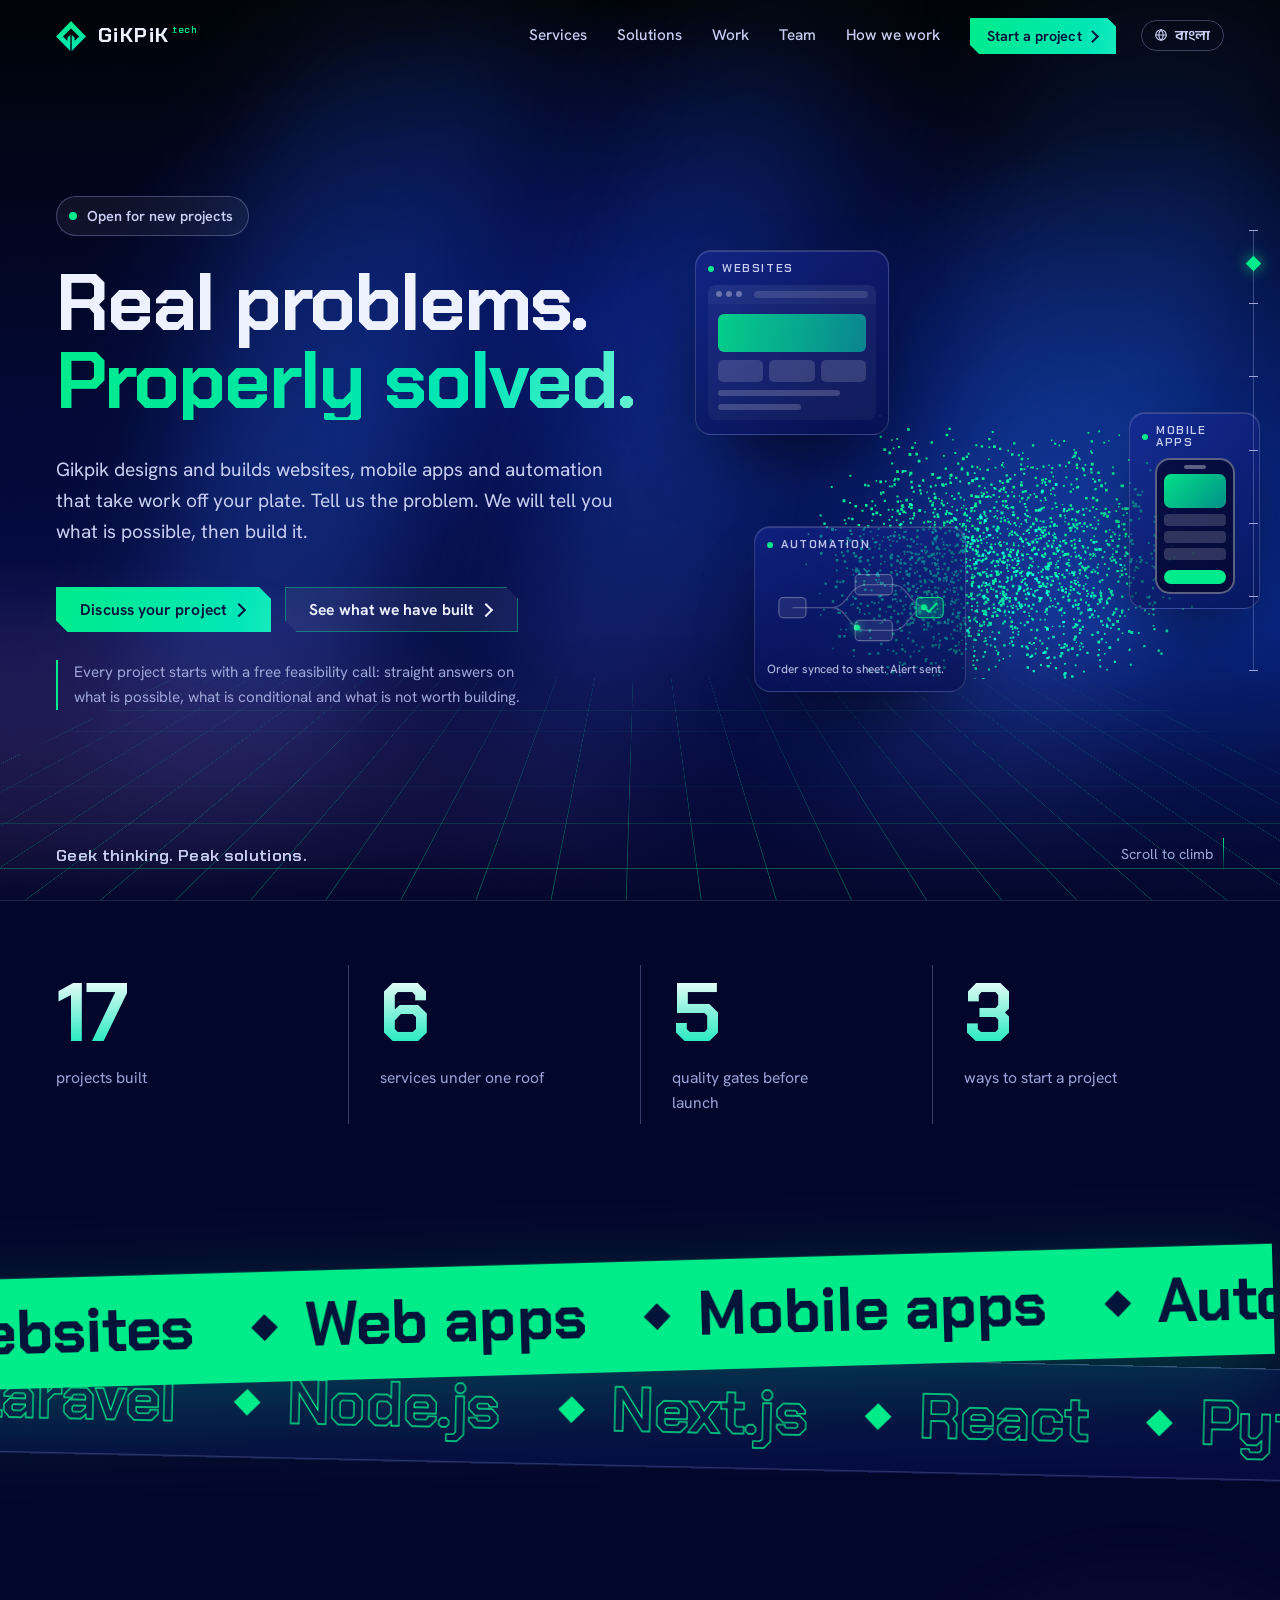
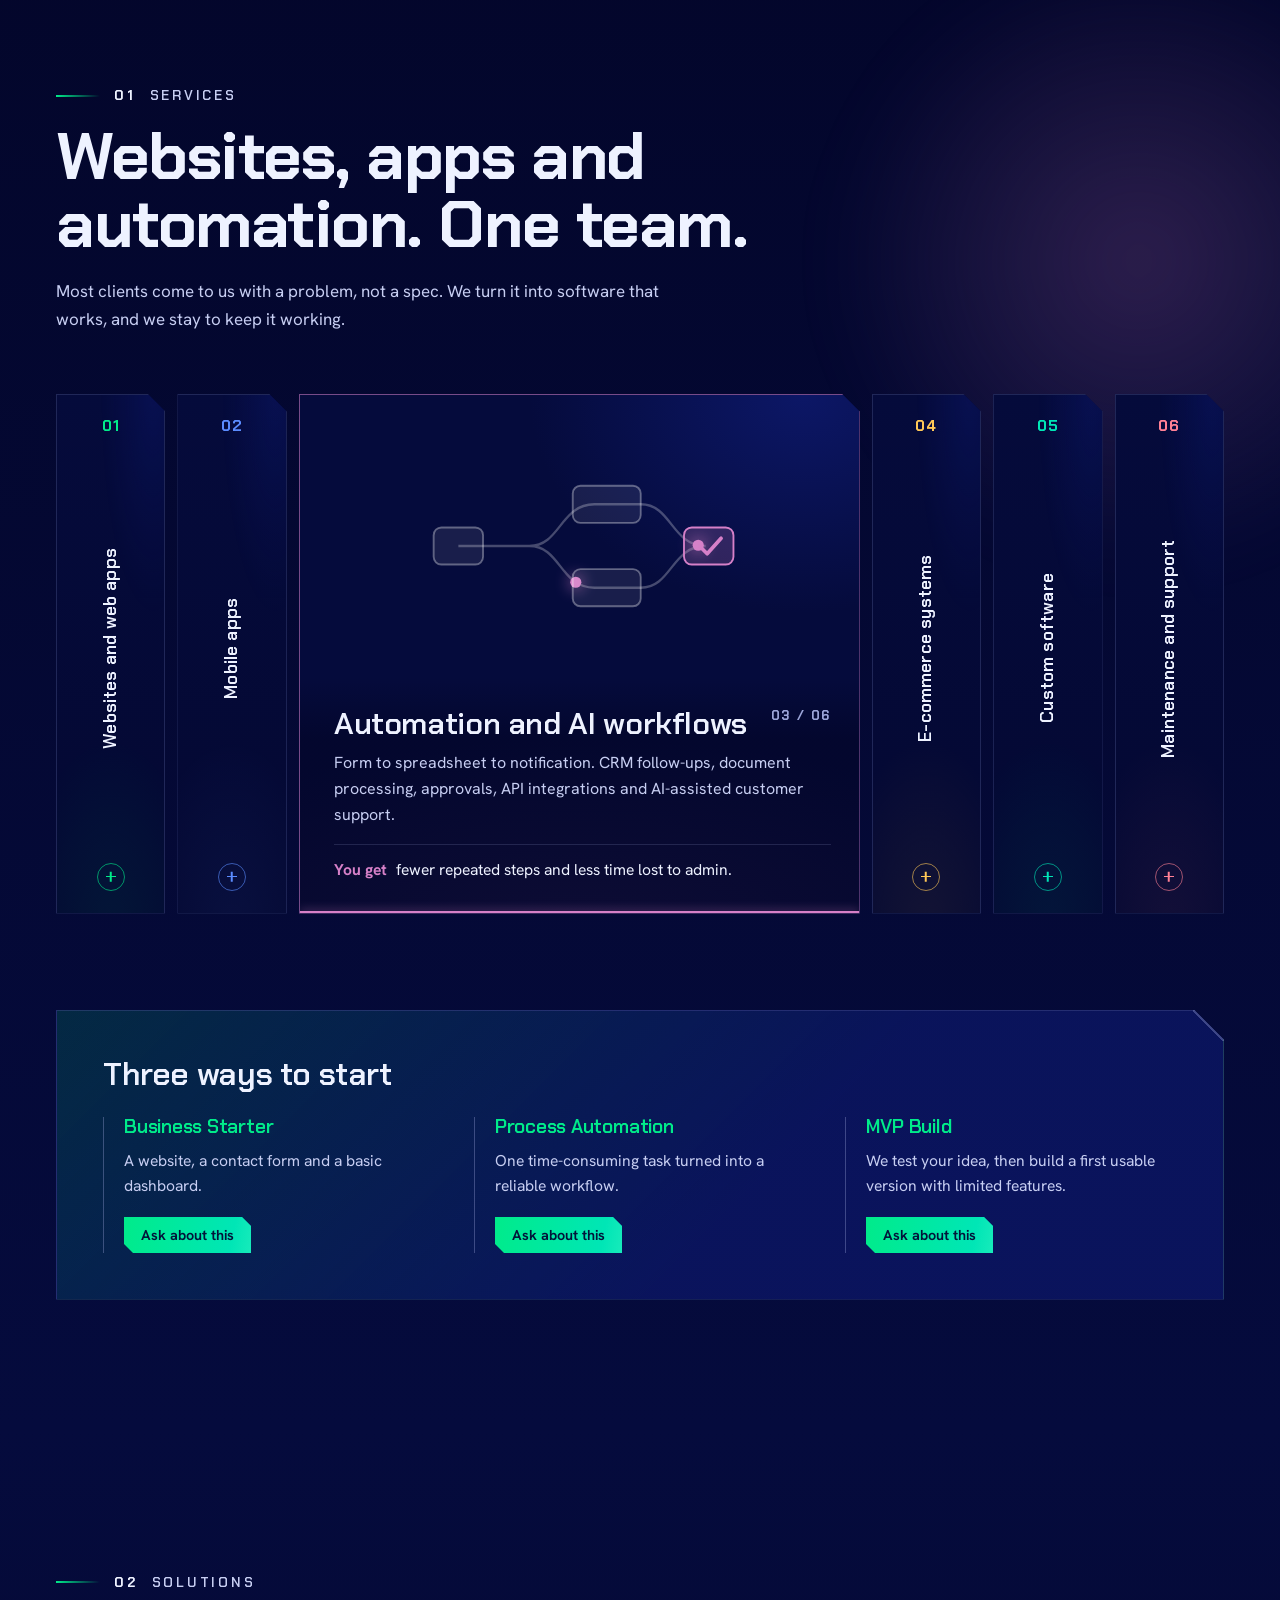
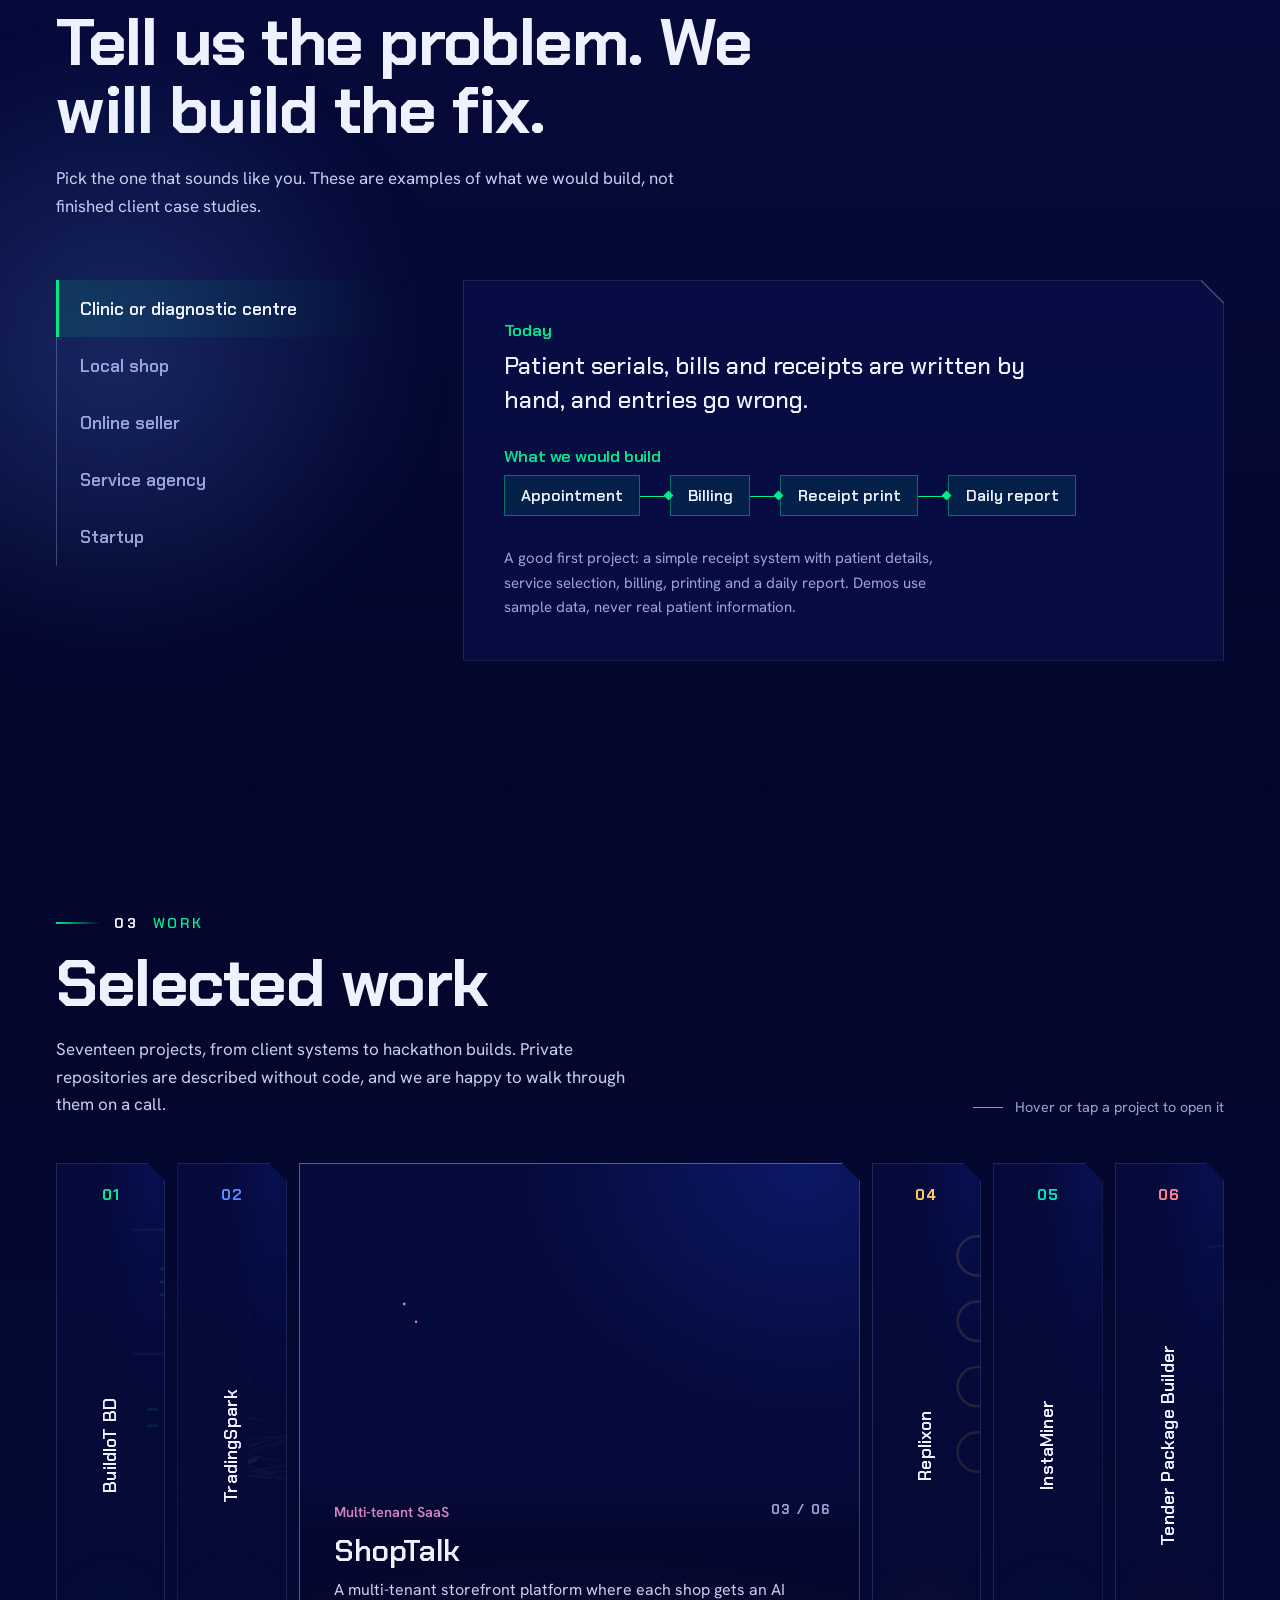
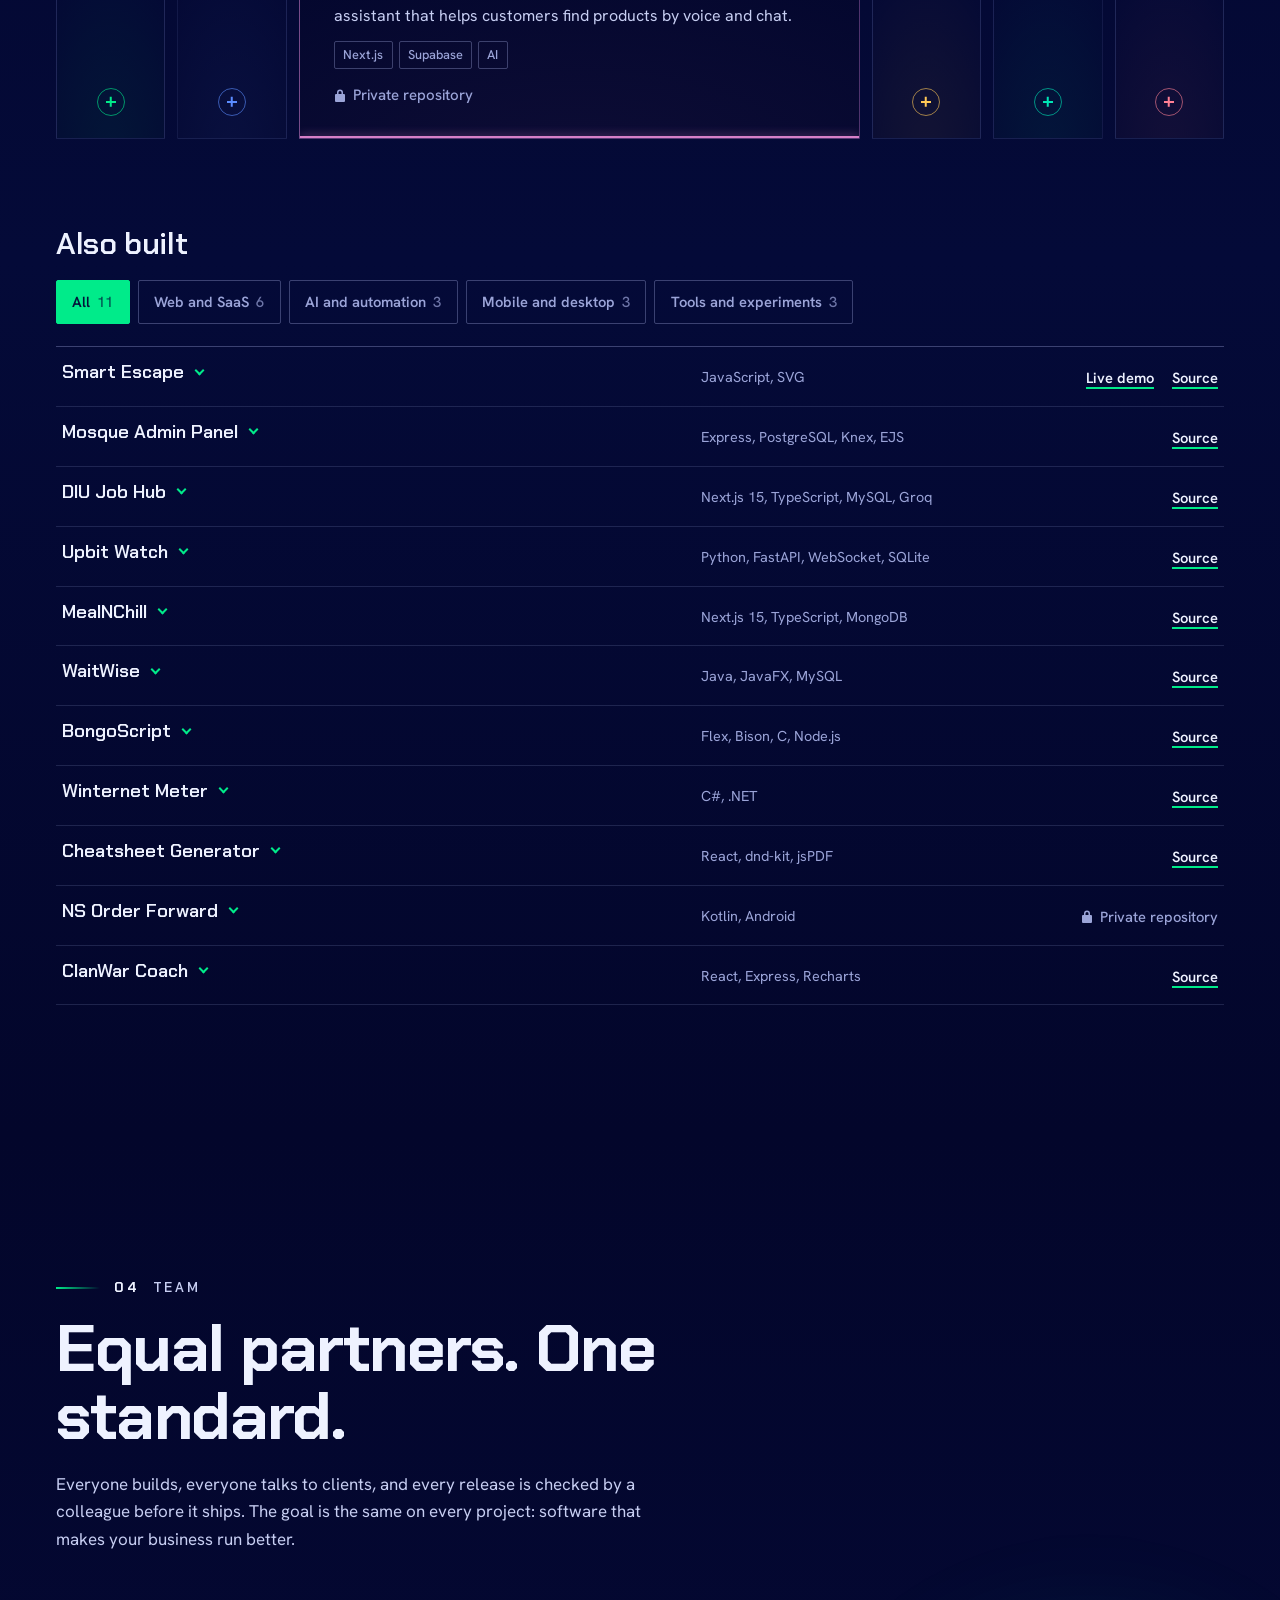
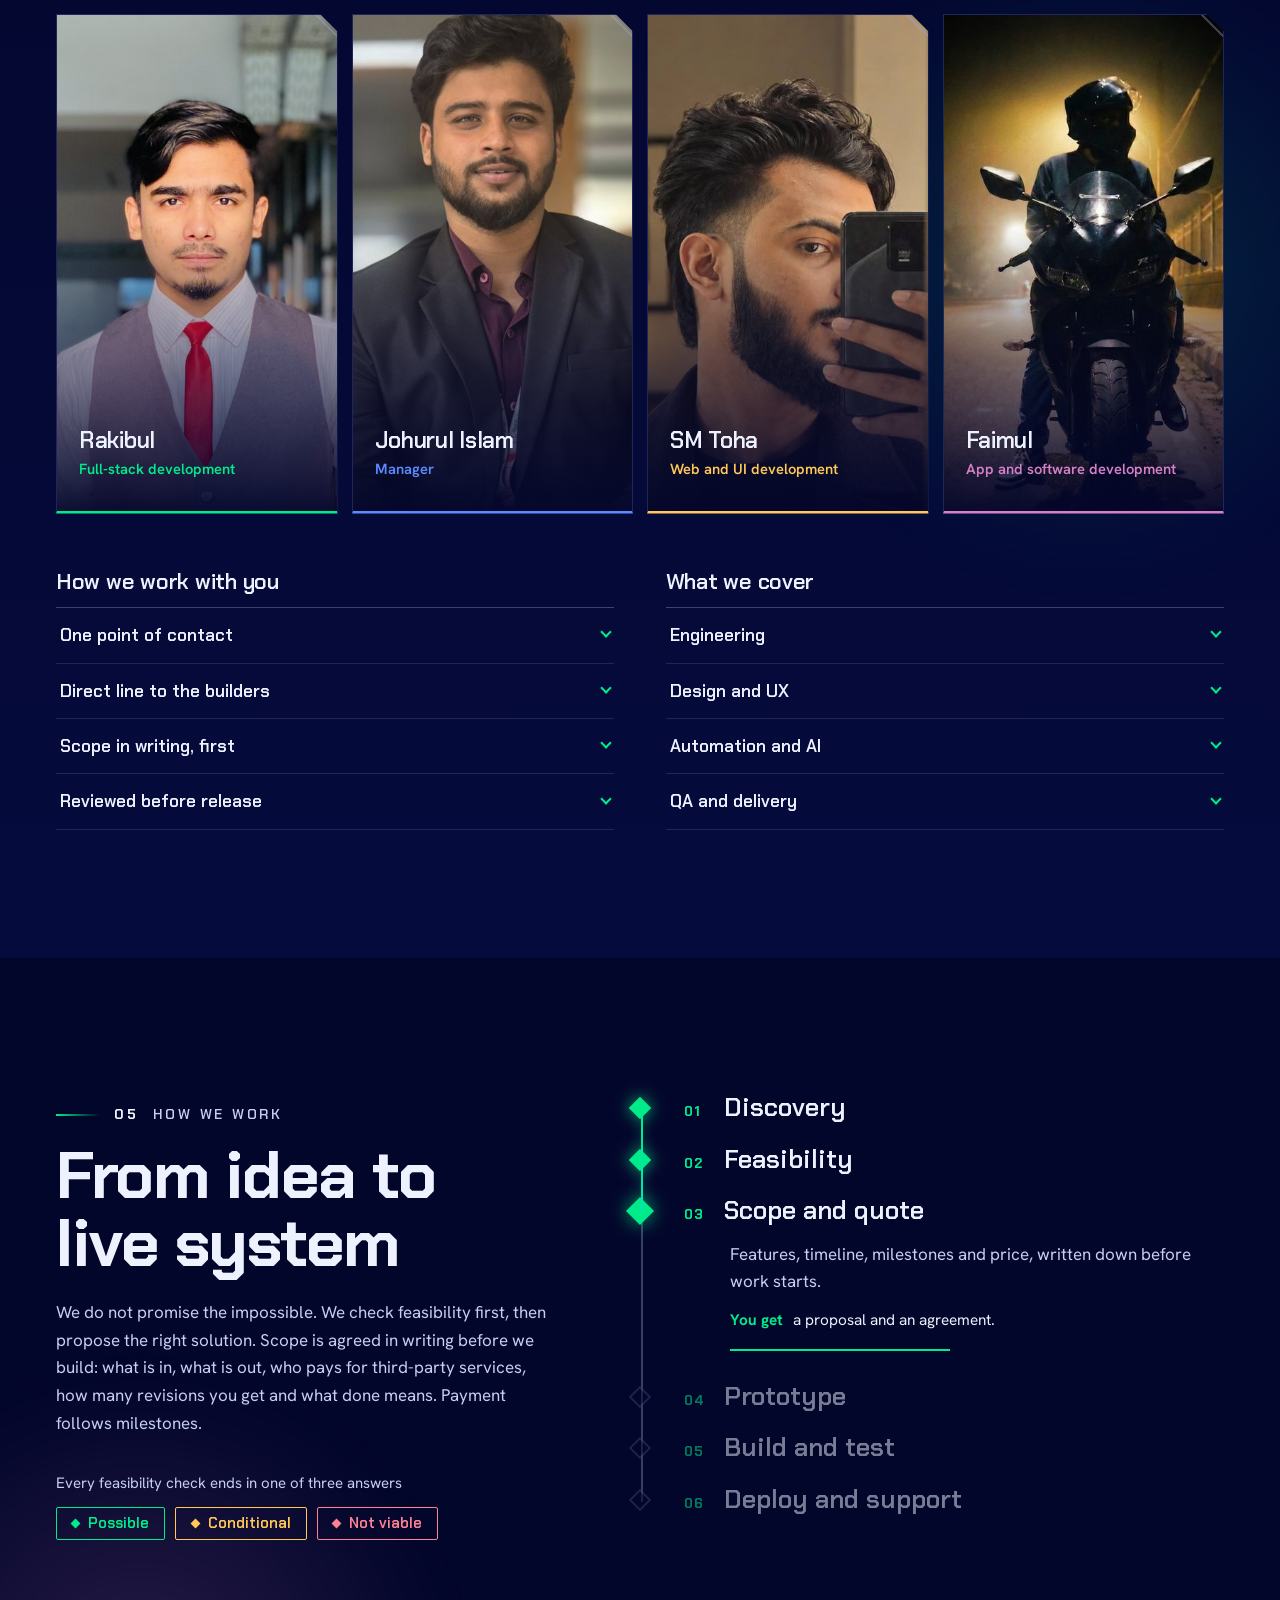
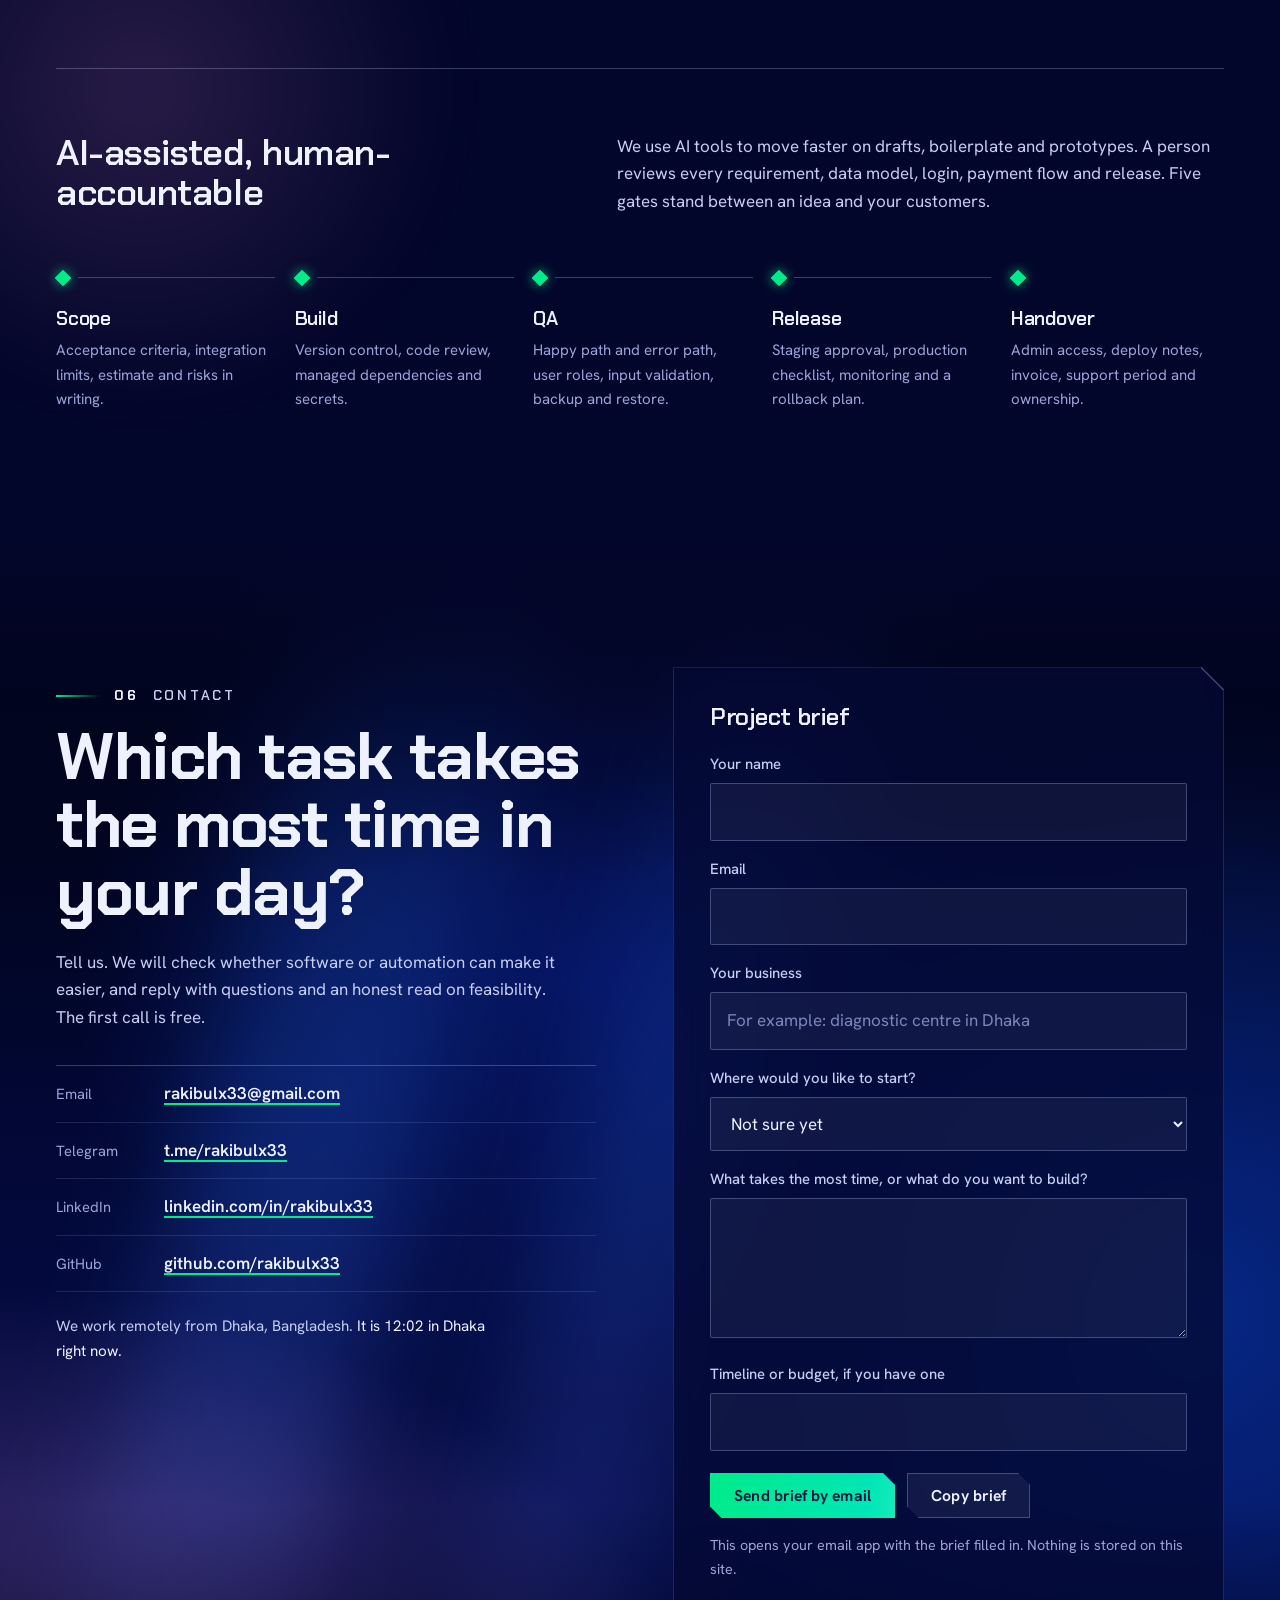
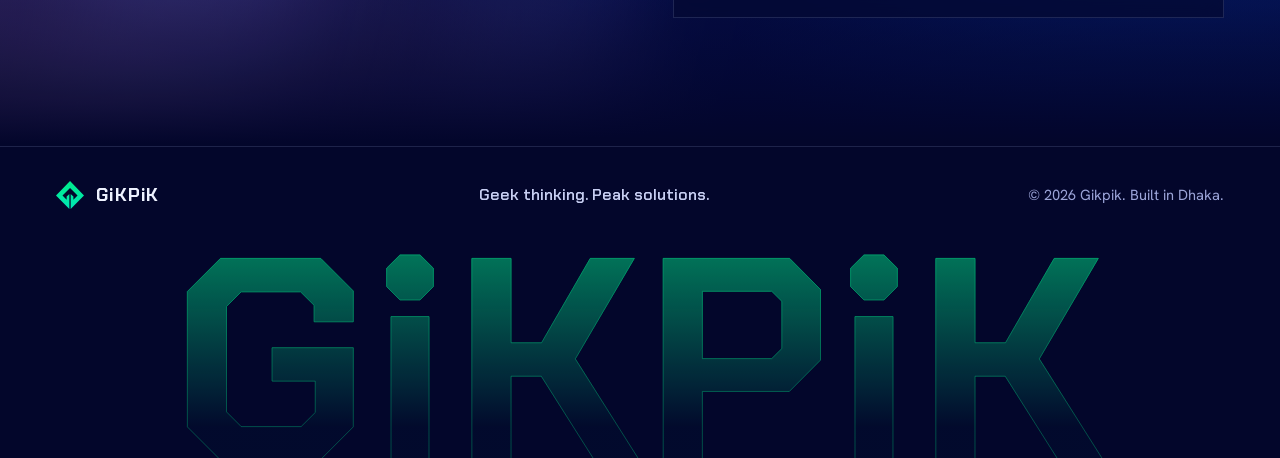
==== commit 2f80a482: "Bangla version at /bn/ with language switch - tools/build_bn.py generates bn/index.html from index.h" ====
--- a/index.html
+++ b/index.html
@@ -8,7 +8,15 @@
   <meta name="theme-color" content="#03062B">
   <meta name="color-scheme" content="dark">
 
+  <link rel="canonical" href="https://rakibulx33.github.io/gikpik/">
+  <link rel="alternate" hreflang="en" href="https://rakibulx33.github.io/gikpik/">
+  <link rel="alternate" hreflang="bn" href="https://rakibulx33.github.io/gikpik/bn/">
+  <link rel="alternate" hreflang="x-default" href="https://rakibulx33.github.io/gikpik/">
+
   <meta property="og:type" content="website">
+  <meta property="og:url" content="https://rakibulx33.github.io/gikpik/">
+  <meta property="og:locale" content="en_US">
+  <meta property="og:locale:alternate" content="bn_BD">
   <meta property="og:site_name" content="Gikpik">
   <meta property="og:title" content="Gikpik | Real problems. Properly solved.">
   <meta property="og:description" content="Websites, mobile apps and automation, built by professionals who own the outcome. Geek thinking. Peak solutions.">
@@ -50,6 +58,7 @@
         <a href="#process">How we work</a>
         <a class="btn btn-primary btn-sm has-arrow" href="#contact">Start a project</a>
       </nav>
+      <a class="lang-switch" href="bn/" hreflang="bn" lang="bn">বাংলা</a>
       <button class="menu-btn" id="menu-btn" aria-expanded="false" aria-controls="main-nav">
         <span class="sr">Menu</span><i></i><i></i>
       </button>
@@ -701,13 +710,13 @@
         <div class="field">
           <label for="f-start">Where would you like to start?</label>
           <select id="f-start" name="Starting point">
-            <option>Not sure yet</option>
-            <option>Business Starter (website, contact form, basic dashboard)</option>
-            <option>Process Automation (one time-consuming task)</option>
-            <option>MVP Build (test an idea, build a first version)</option>
-            <option>E-commerce system</option>
-            <option>Custom software or mobile app</option>
-            <option>Maintenance and support</option>
+            <option value="Not sure yet">Not sure yet</option>
+            <option value="Business Starter">Business Starter (website, contact form, basic dashboard)</option>
+            <option value="Process Automation">Process Automation (one time-consuming task)</option>
+            <option value="MVP Build">MVP Build (test an idea, build a first version)</option>
+            <option value="E-commerce system">E-commerce system</option>
+            <option value="Custom software or mobile app">Custom software or mobile app</option>
+            <option value="Maintenance and support">Maintenance and support</option>
           </select>
         </div>
         <div class="field">
--- a/css/styles.css
+++ b/css/styles.css
@@ -769,3 +769,36 @@
 
 /* no transitions during first setup (prevents collapse animations on load) */
 .is-init *,.is-init *::before,.is-init *::after{transition:none!important}
+
+/* ==========================================================================
+   Language switch + Bangla typography
+   ========================================================================== */
+.main-nav{margin-left:auto}
+.lang-switch{display:inline-flex;align-items:center;gap:7px;padding:.5em .9em;border:1px solid var(--line-strong);border-radius:99px;font:600 .88rem/1 var(--display);color:var(--ink-soft);text-decoration:none;white-space:nowrap;transition:color .25s,border-color .25s,background .25s}
+.lang-switch::before{content:"";width:14px;height:14px;background:currentColor;
+  -webkit-mask:url("data:image/svg+xml,%3Csvg xmlns='http://www.w3.org/2000/svg' viewBox='0 0 24 24' fill='none' stroke='black' stroke-width='2'%3E%3Ccircle cx='12' cy='12' r='9'/%3E%3Cpath d='M3 12h18M12 3c2.5 2.7 3.8 5.7 3.8 9s-1.3 6.3-3.8 9c-2.5-2.7-3.8-5.7-3.8-9S9.5 5.7 12 3z'/%3E%3C/svg%3E") center/contain no-repeat;
+  mask:url("data:image/svg+xml,%3Csvg xmlns='http://www.w3.org/2000/svg' viewBox='0 0 24 24' fill='none' stroke='black' stroke-width='2'%3E%3Ccircle cx='12' cy='12' r='9'/%3E%3Cpath d='M3 12h18M12 3c2.5 2.7 3.8 5.7 3.8 9s-1.3 6.3-3.8 9c-2.5-2.7-3.8-5.7-3.8-9S9.5 5.7 12 3z'/%3E%3C/svg%3E") center/contain no-repeat}
+.lang-switch:hover{color:var(--ink);border-color:var(--mint);background:rgba(0,235,138,.08)}
+@media (max-width:860px){
+  .header-row{gap:12px}
+  .lang-switch{margin-left:auto;padding:.55em .8em}
+}
+
+/* Bengali glyphs come from Anek Bangla (headings) and Hind Siliguri (text);
+   Latin characters keep the brand fonts because these faces only cover Bengali */
+@font-face{font-family:"Anek Bangla";font-weight:100 800;font-style:normal;font-display:swap;src:url("../assets/fonts/anek-bangla-bengali-wght-normal.woff2") format("woff2");unicode-range:U+0951-0952,U+0964-0965,U+0980-09FE,U+1CD0,U+1CD2,U+1CD5-1CD6,U+1CD8,U+1CE1,U+1CEA,U+1CED,U+1CF2,U+1CF5-1CF7,U+200C-200D,U+20B9,U+25CC,U+A8F1}
+@font-face{font-family:"Hind Siliguri";font-weight:400;font-style:normal;font-display:swap;src:url("../assets/fonts/hind-siliguri-bengali-400-normal.woff2") format("woff2");unicode-range:U+0951-0952,U+0964-0965,U+0980-09FE,U+1CD0,U+1CD2,U+1CD5-1CD6,U+1CD8,U+1CE1,U+1CEA,U+1CED,U+1CF2,U+1CF5-1CF7,U+200C-200D,U+20B9,U+25CC,U+A8F1}
+@font-face{font-family:"Hind Siliguri";font-weight:600;font-style:normal;font-display:swap;src:url("../assets/fonts/hind-siliguri-bengali-600-normal.woff2") format("woff2");unicode-range:U+0951-0952,U+0964-0965,U+0980-09FE,U+1CD0,U+1CD2,U+1CD5-1CD6,U+1CD8,U+1CE1,U+1CEA,U+1CED,U+1CF2,U+1CF5-1CF7,U+200C-200D,U+20B9,U+25CC,U+A8F1}
+html[lang="bn"]{--display:"Chakra Petch","Anek Bangla",system-ui,sans-serif;--text:"Hanken Grotesk","Hind Siliguri",system-ui,sans-serif}
+.lang-switch[lang="bn"]{font-family:"Anek Bangla",var(--display)}
+html[lang="bn"] body{line-height:1.75}
+html[lang="bn"] h1,html[lang="bn"] h2,html[lang="bn"] h3,html[lang="bn"] h4{letter-spacing:0;line-height:1.3}
+html[lang="bn"] .display{font-size:clamp(2.3rem,5.4vw,4.9rem);line-height:1.18;letter-spacing:0}
+html[lang="bn"] .section h2,html[lang="bn"] .work-head h2{font-size:clamp(1.95rem,4.4vw,3.7rem);line-height:1.25}
+html[lang="bn"] .display .line,html[lang="bn"] .split .w{padding:.08em 0 .24em;margin:-.08em 0 -.24em}
+html[lang="bn"] .eyebrow{letter-spacing:.06em}
+html[lang="bn"] .float-tag,html[lang="bn"] .vp-label{letter-spacing:.04em}
+html[lang="bn"] .xp-title{letter-spacing:0;font-size:clamp(1.05rem,1.35vw,1.25rem)}
+html[lang="bn"] .lede,html[lang="bn"] .section-head p{line-height:1.8}
+html[lang="bn"] .btn{font-weight:600;line-height:1.2;padding-block:.85em}
+html[lang="bn"] .tabs button{line-height:1.45}
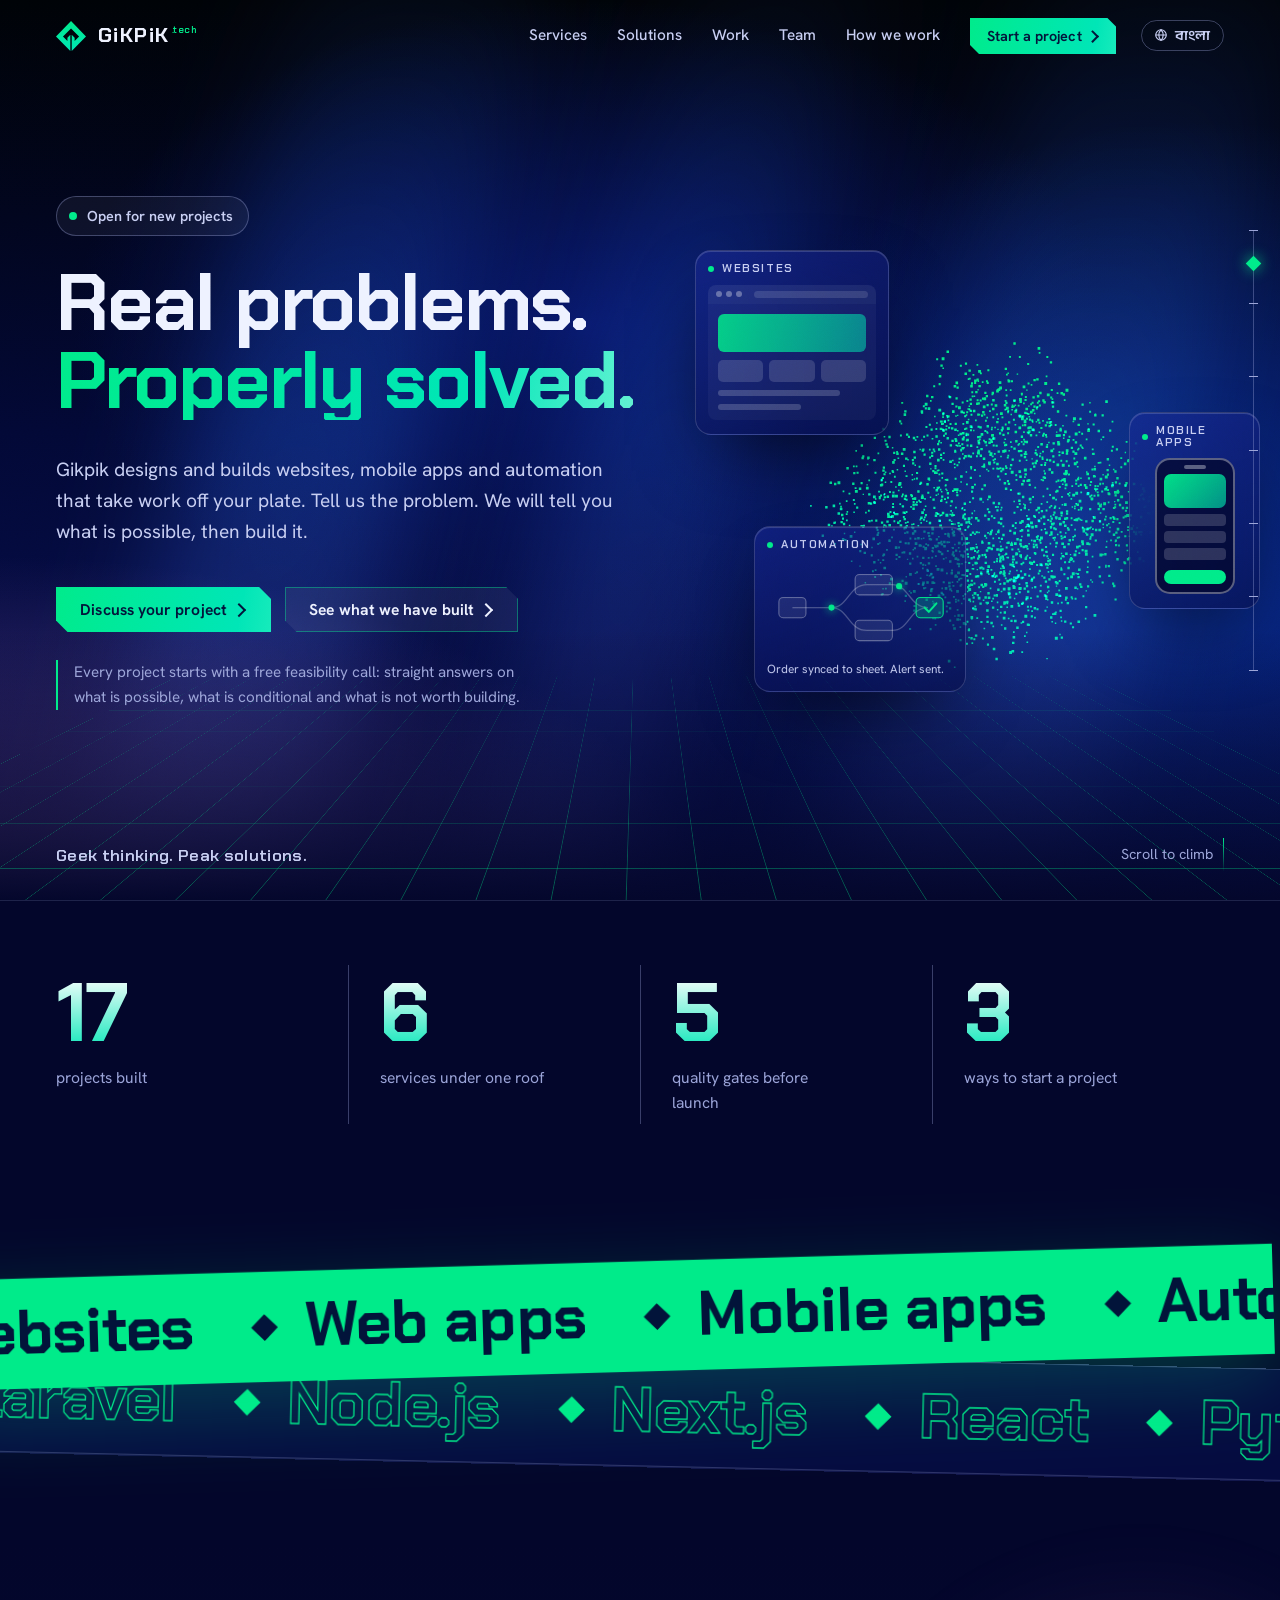
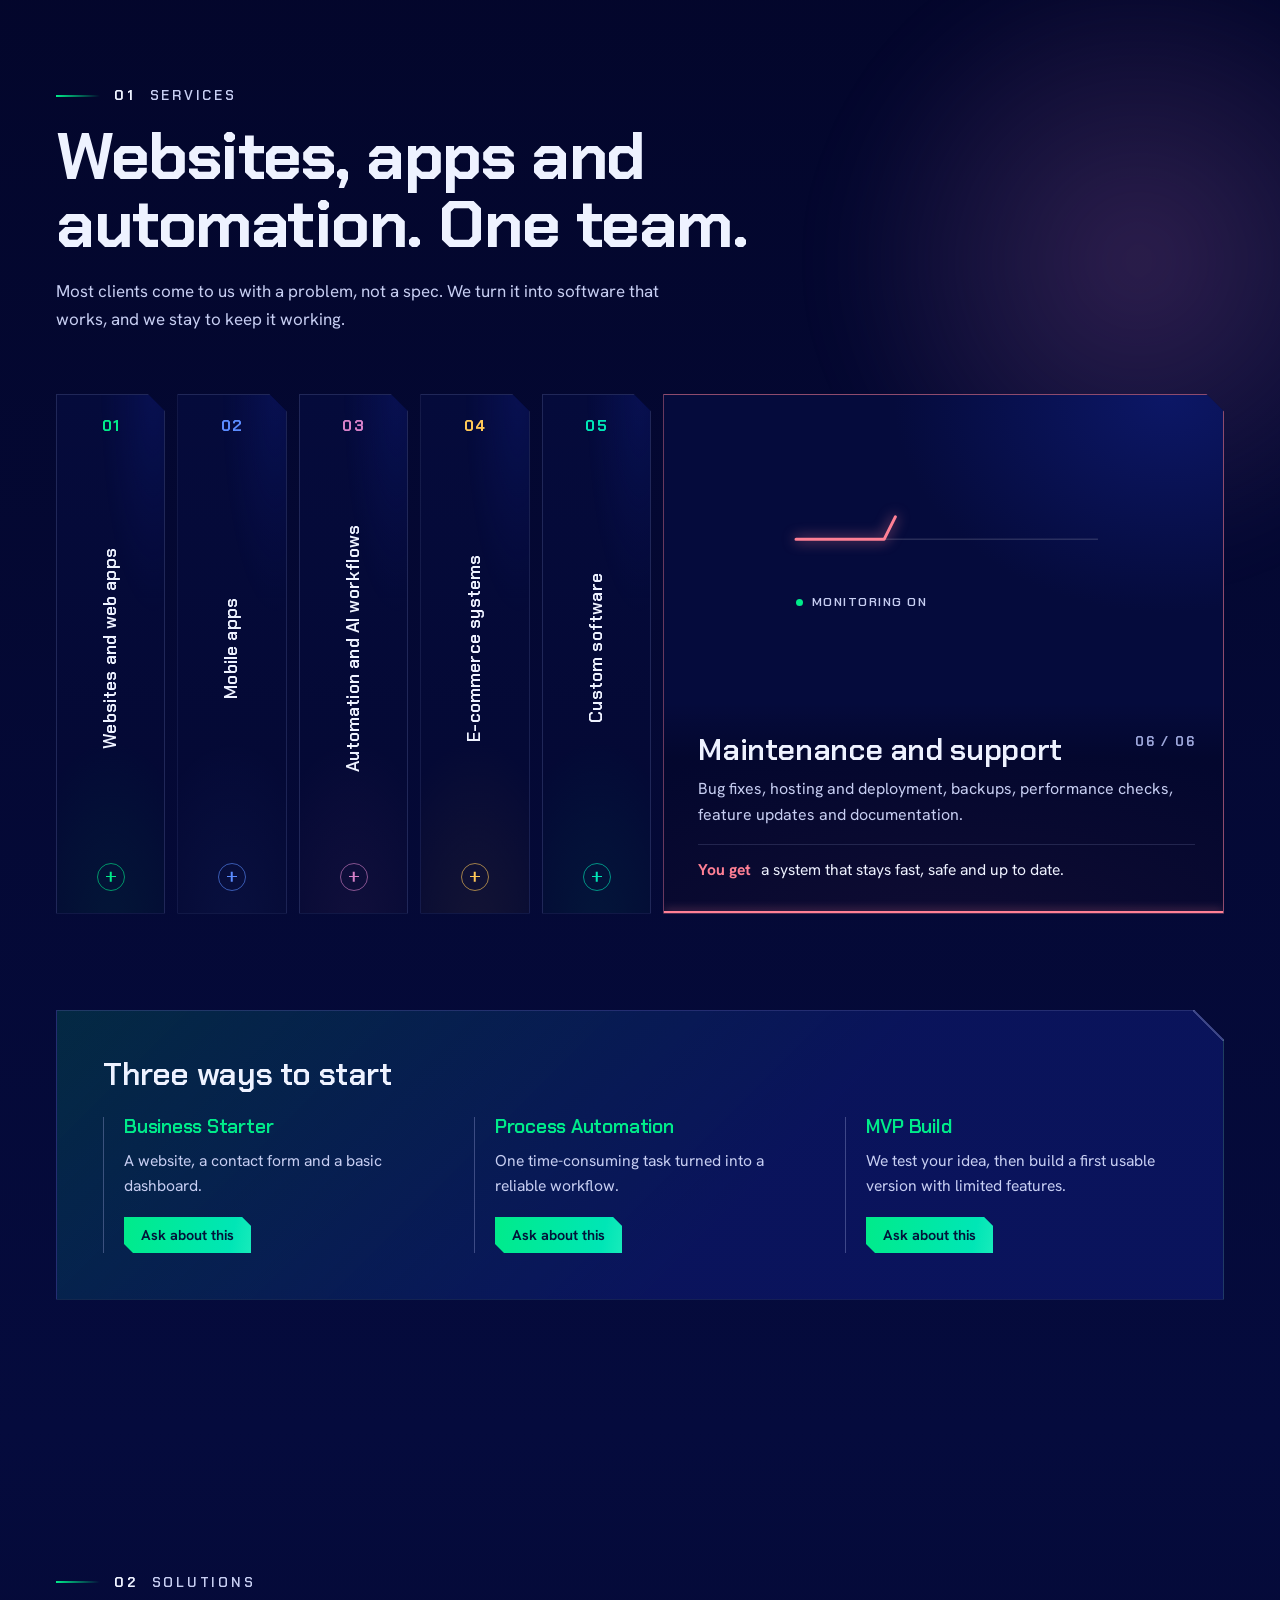
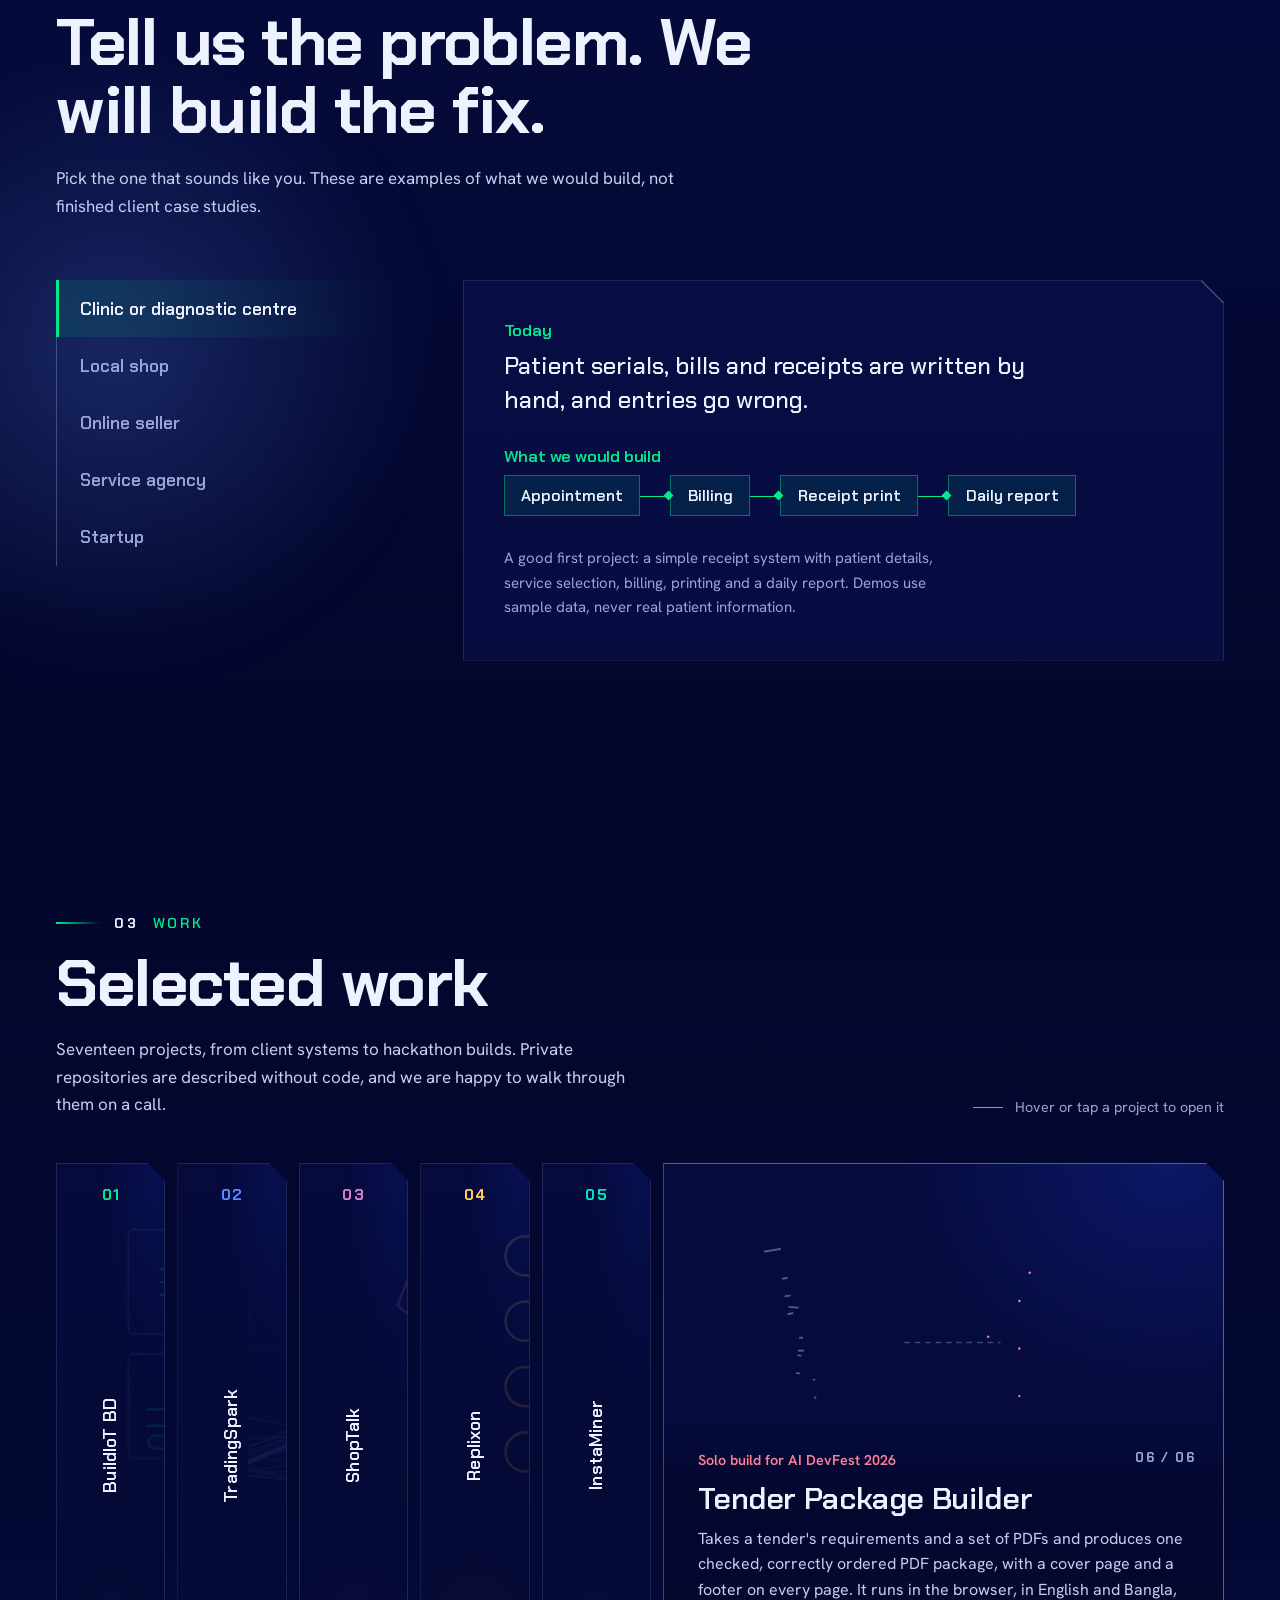
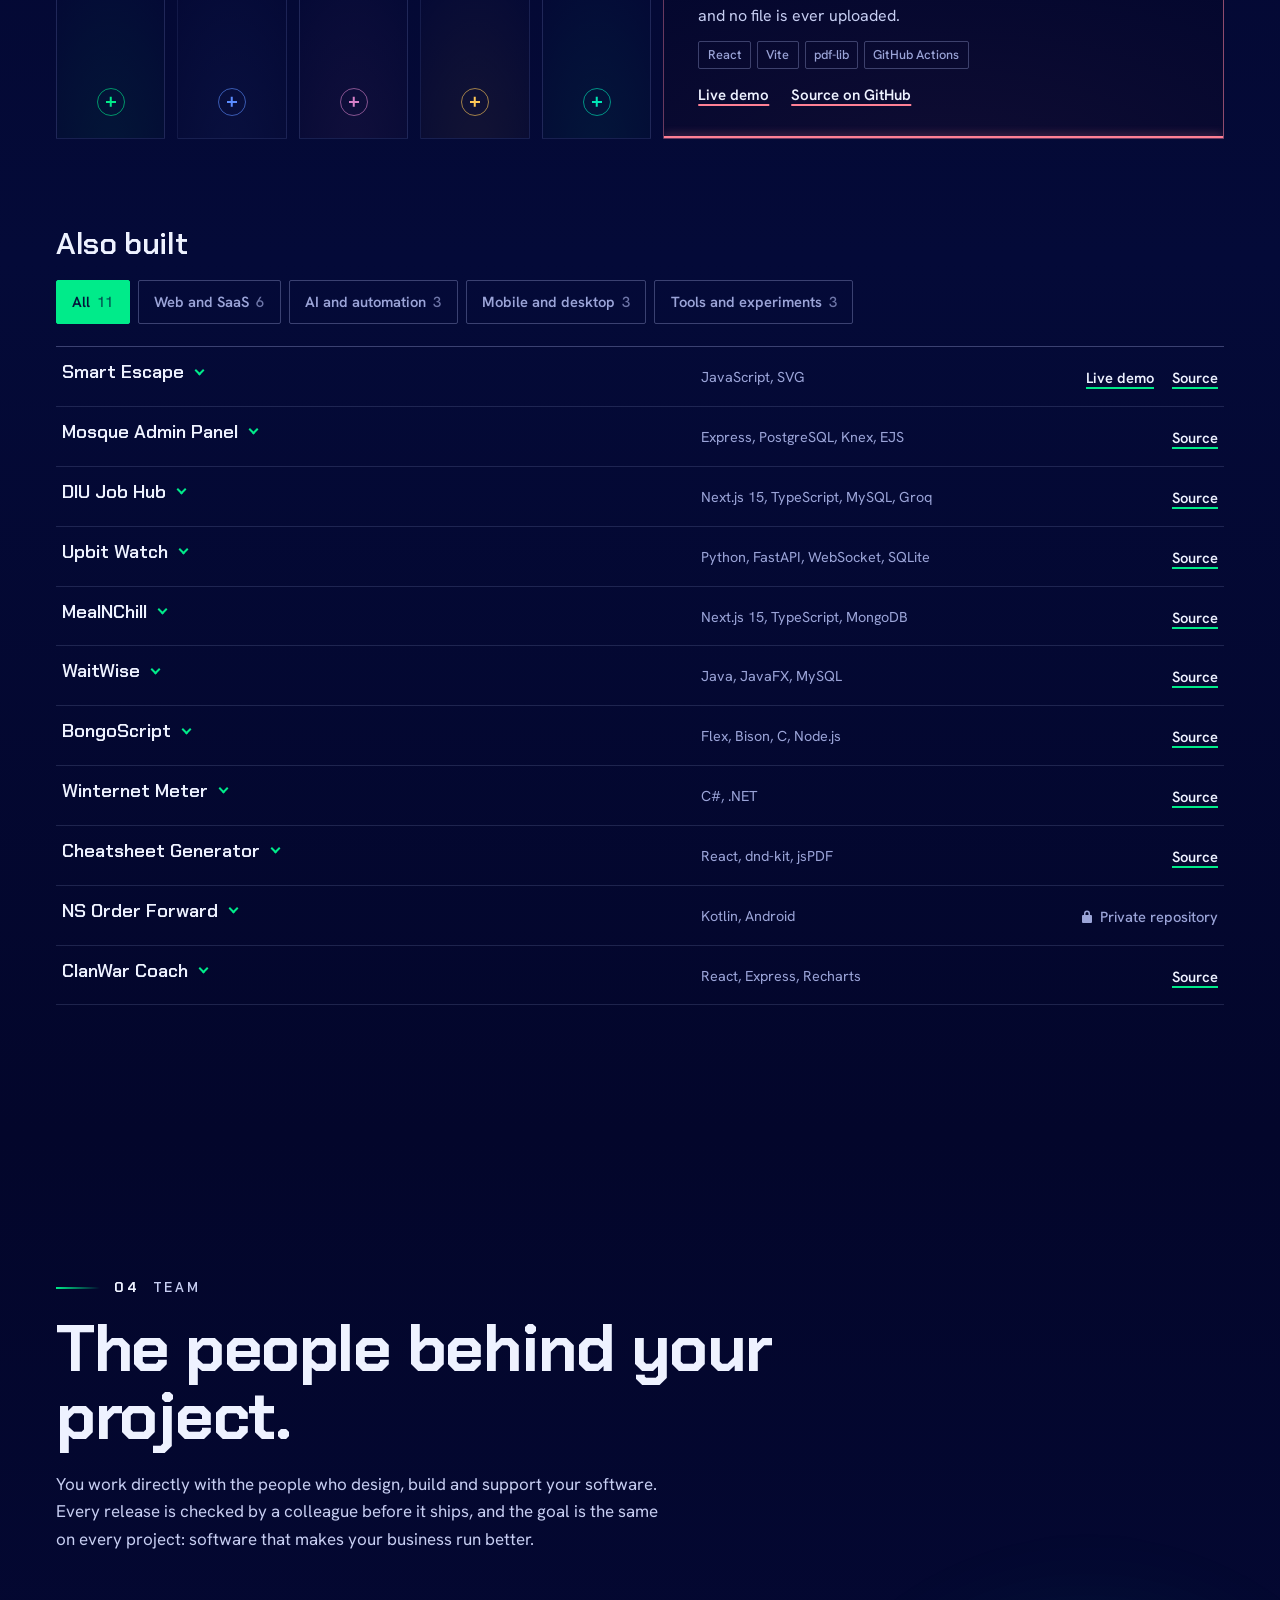
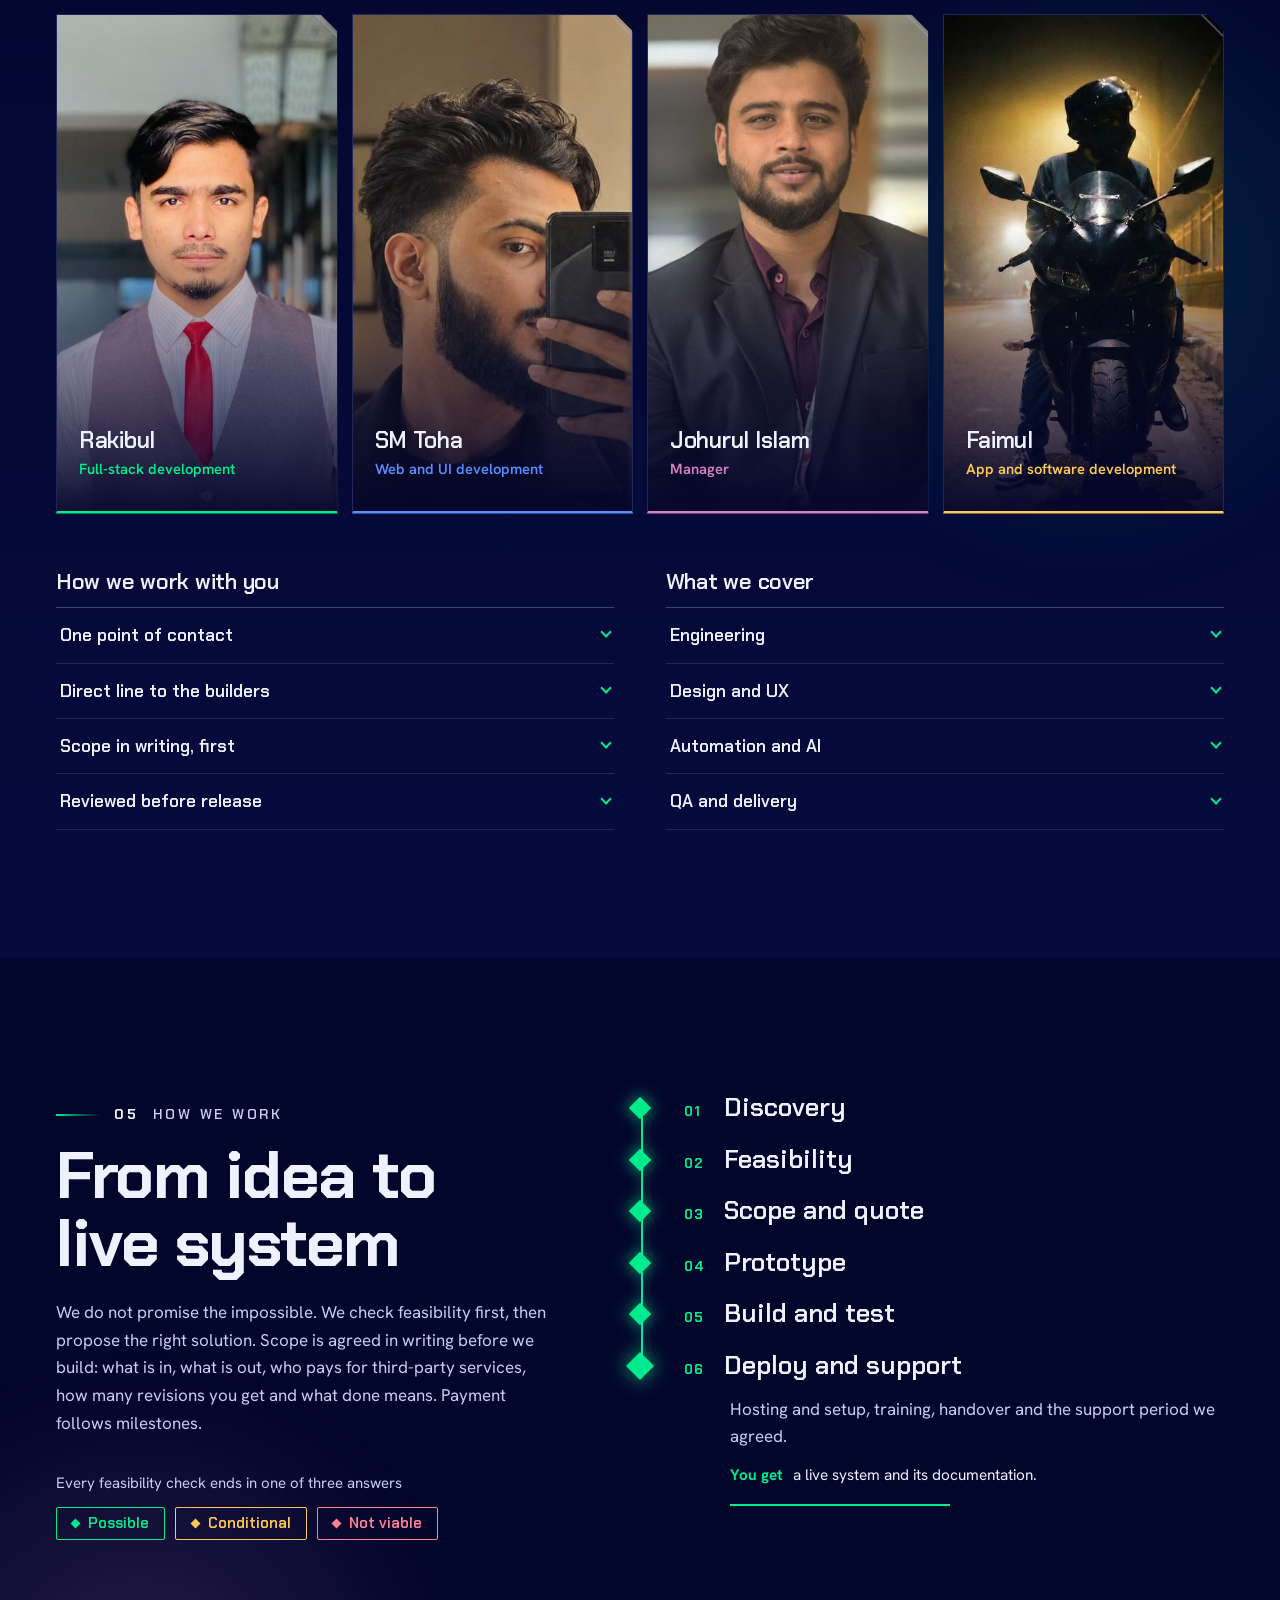
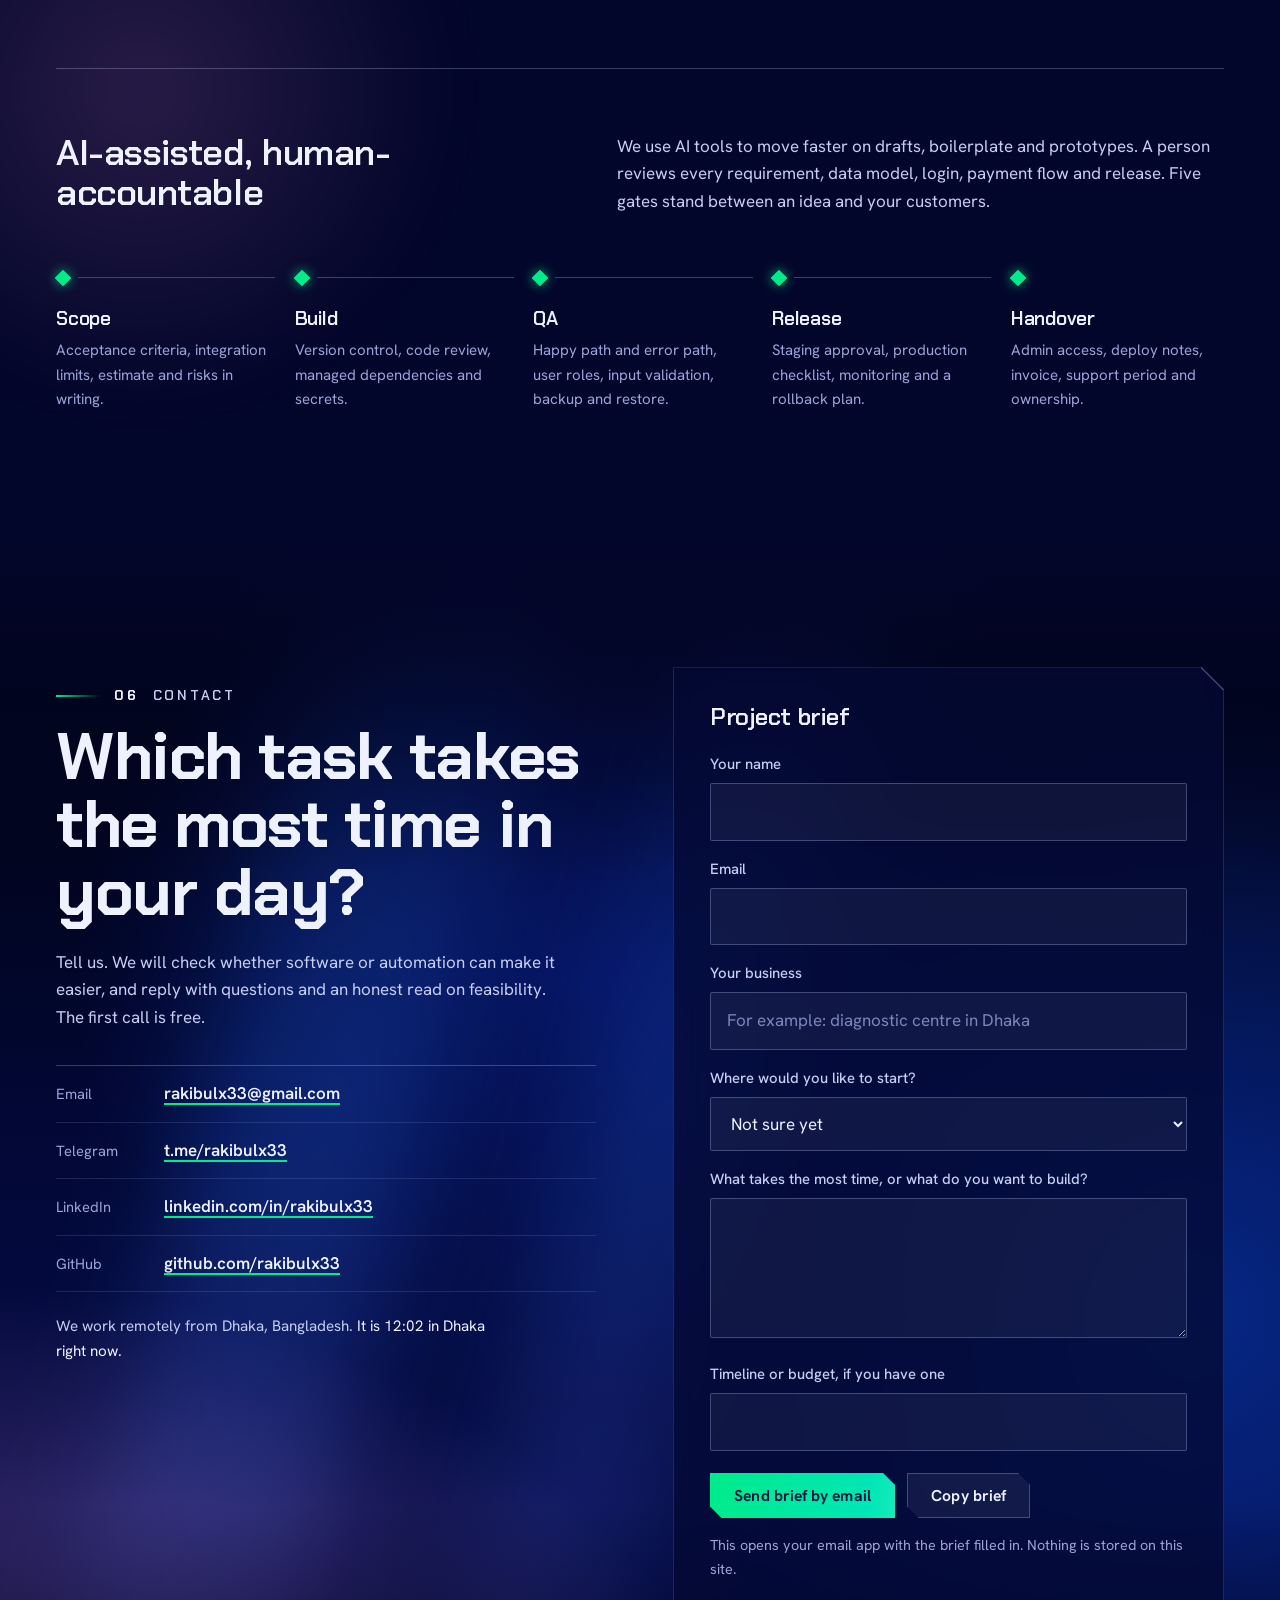
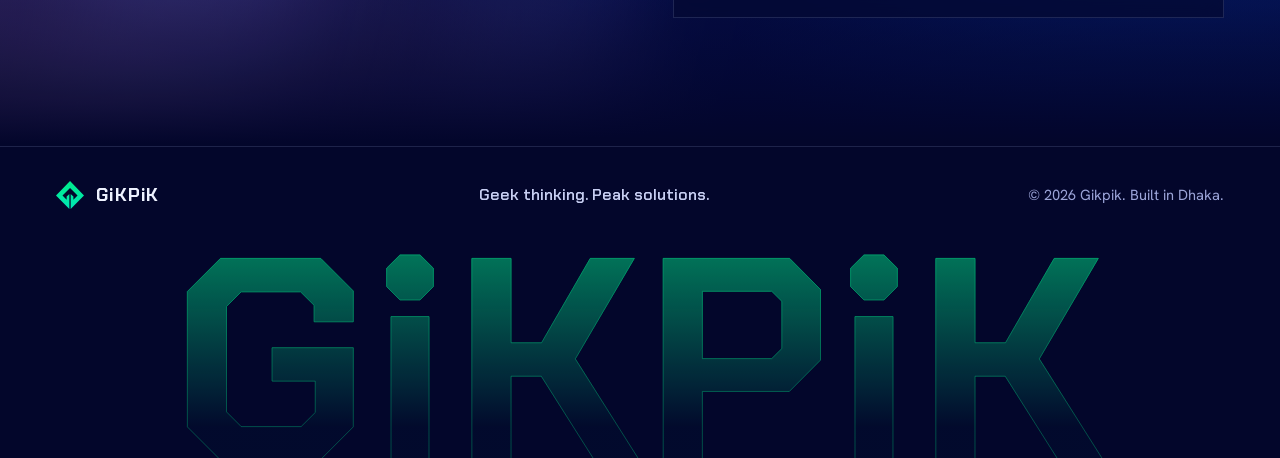
==== commit f66e39d6: "Team: fixed order, no equal-partners claim - Order: Rakibul, SM Toha, Johurul Islam, Faimul (no shuf" ====
--- a/index.html
+++ b/index.html
@@ -562,8 +562,8 @@
   <section class="section team" id="team" data-label="Team">
     <div class="container">
       <header class="section-head">
-        <h2 class="split">Equal partners. One standard.</h2>
-        <p>Everyone builds, everyone talks to clients, and every release is checked by a colleague before it ships. The goal is the same on every project: software that makes your business run better.</p>
+        <h2 class="split">The people behind your project.</h2>
+        <p>You work directly with the people who design, build and support your software. Every release is checked by a colleague before it ships, and the goal is the same on every project: software that makes your business run better.</p>
       </header>
 
       <ul class="people" id="people" hidden></ul>
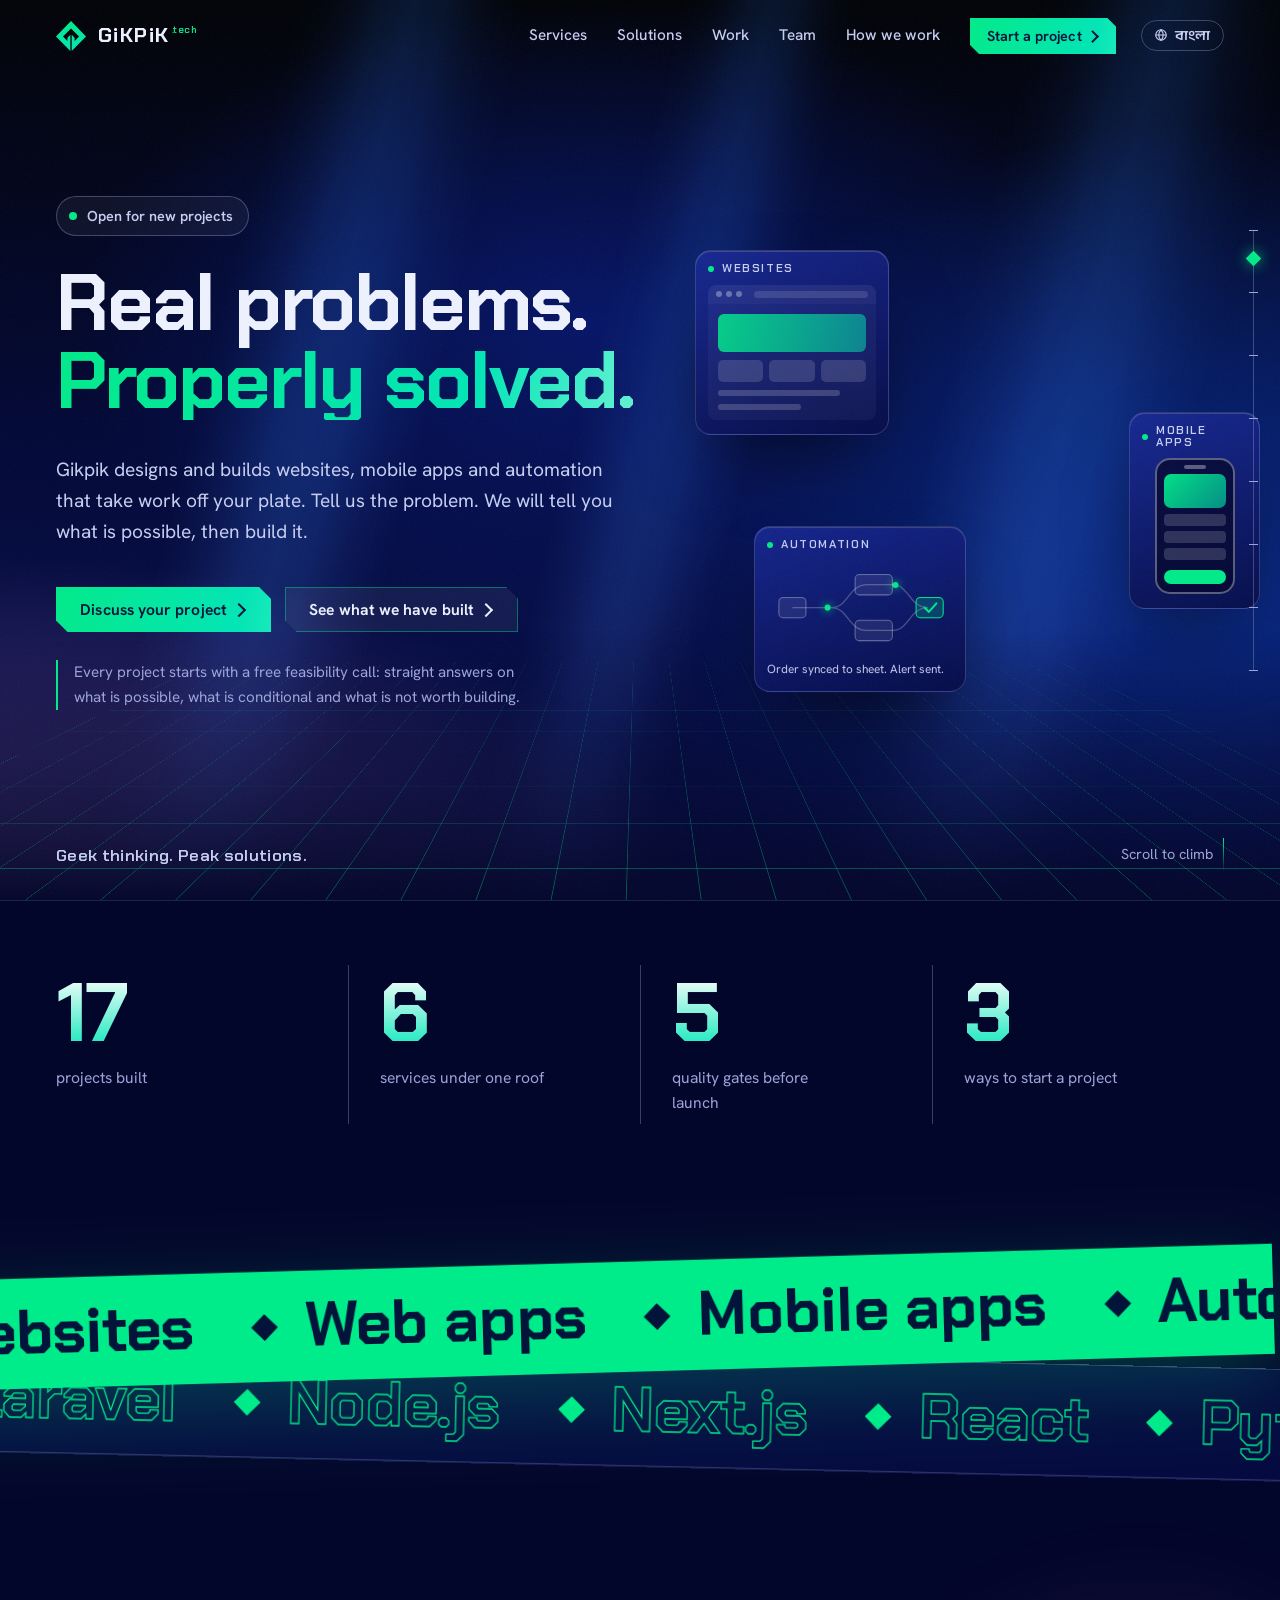
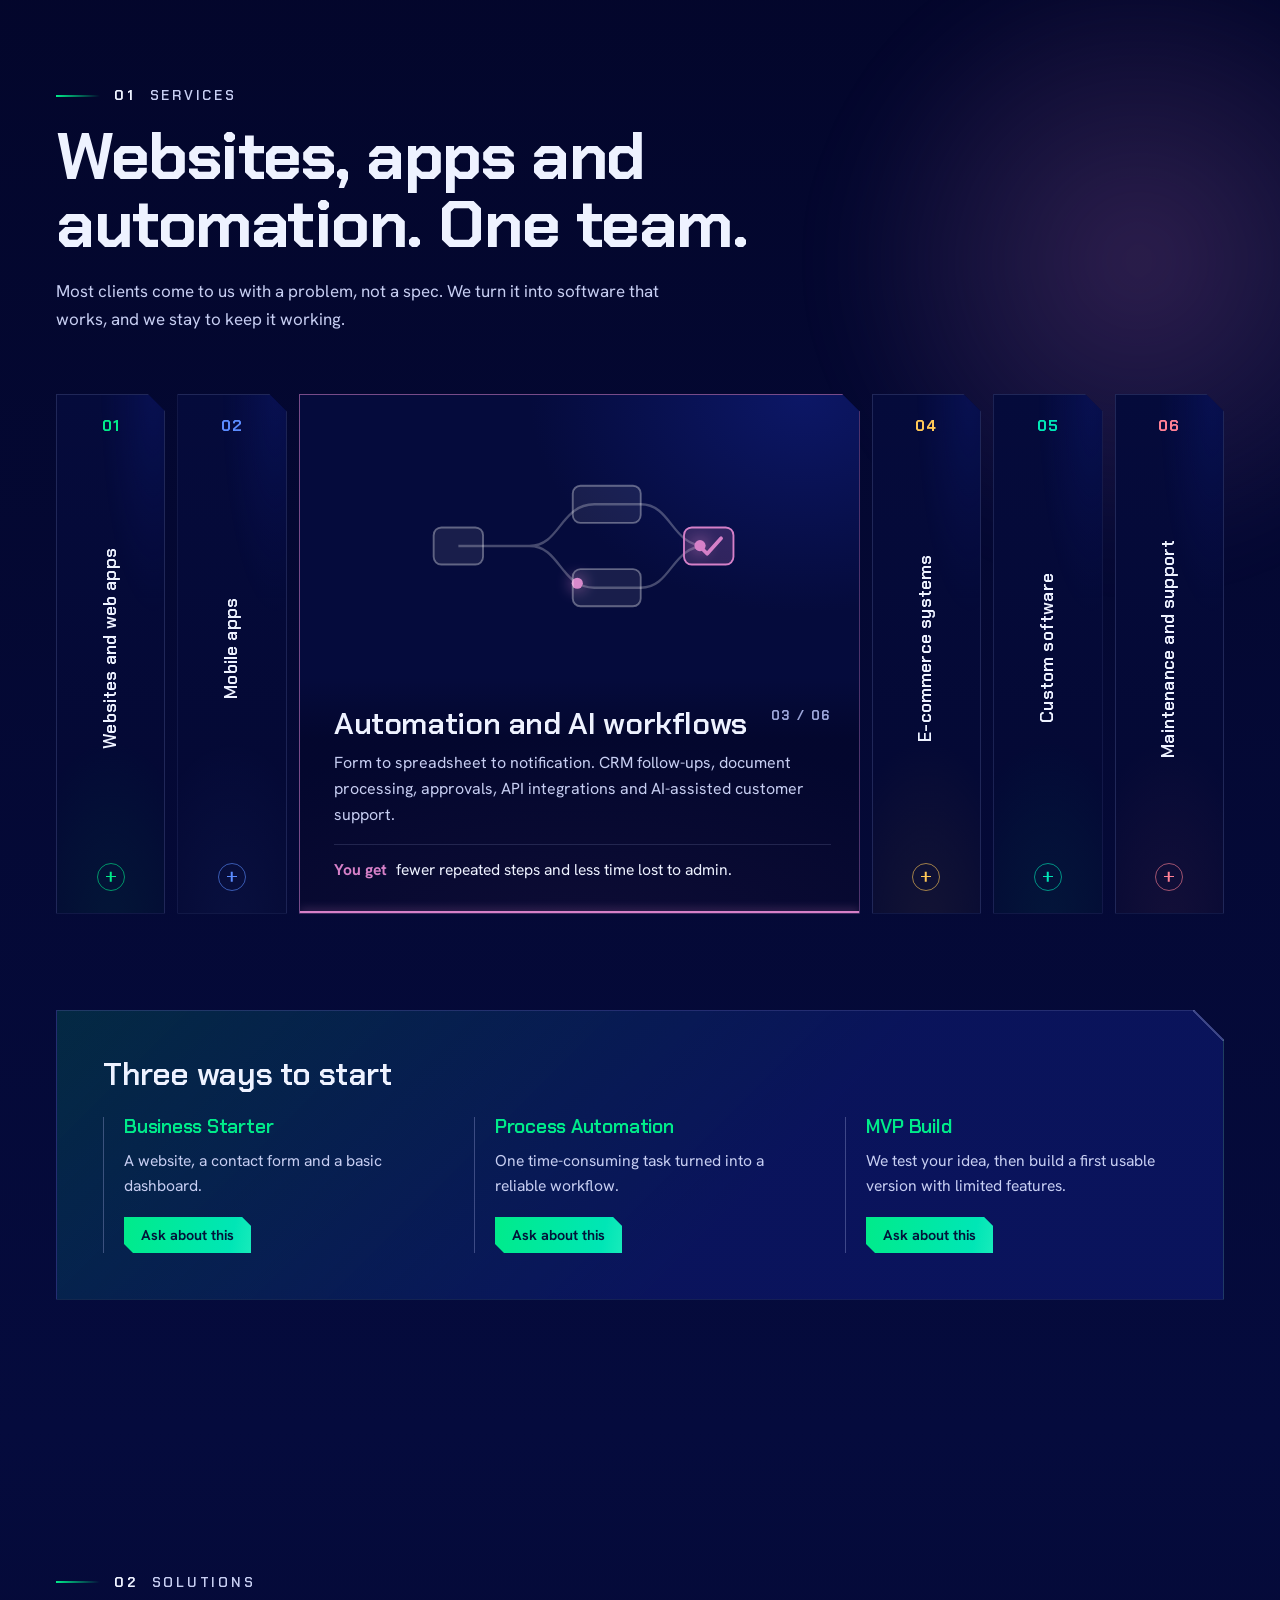
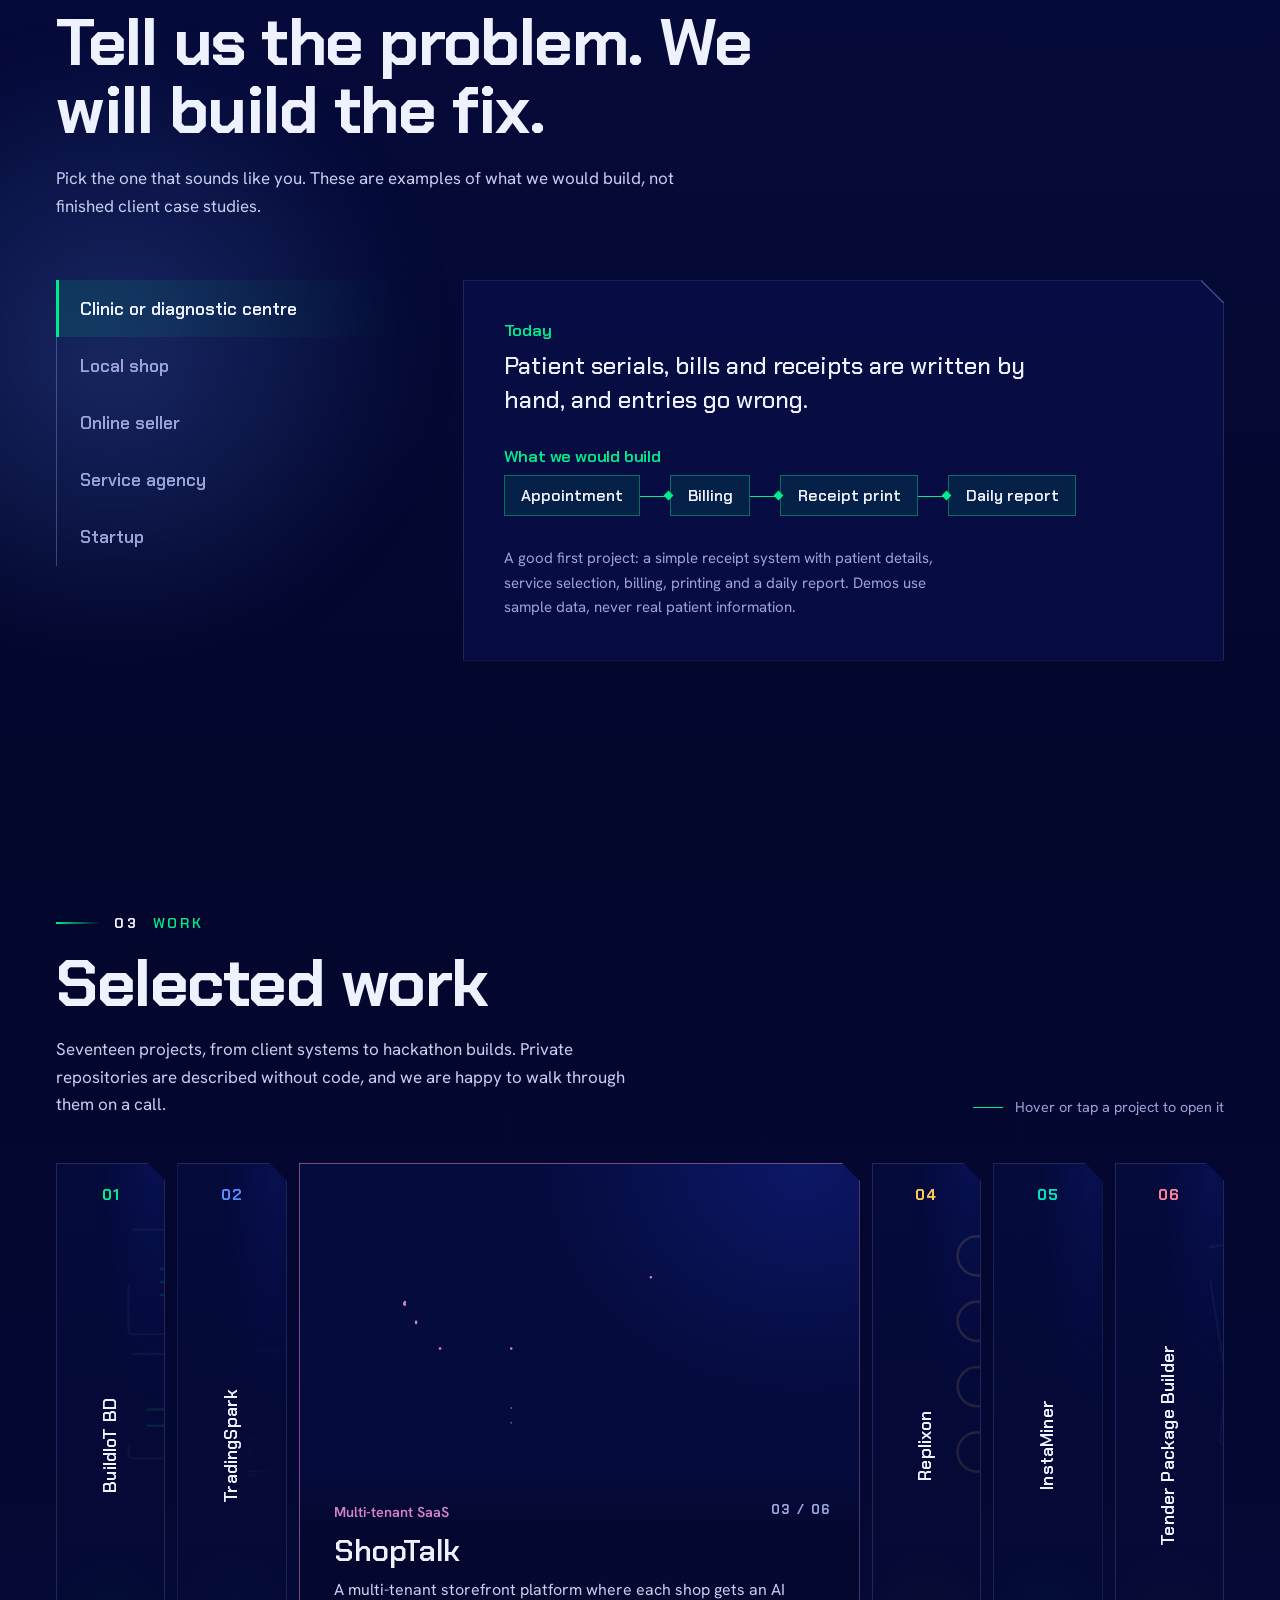
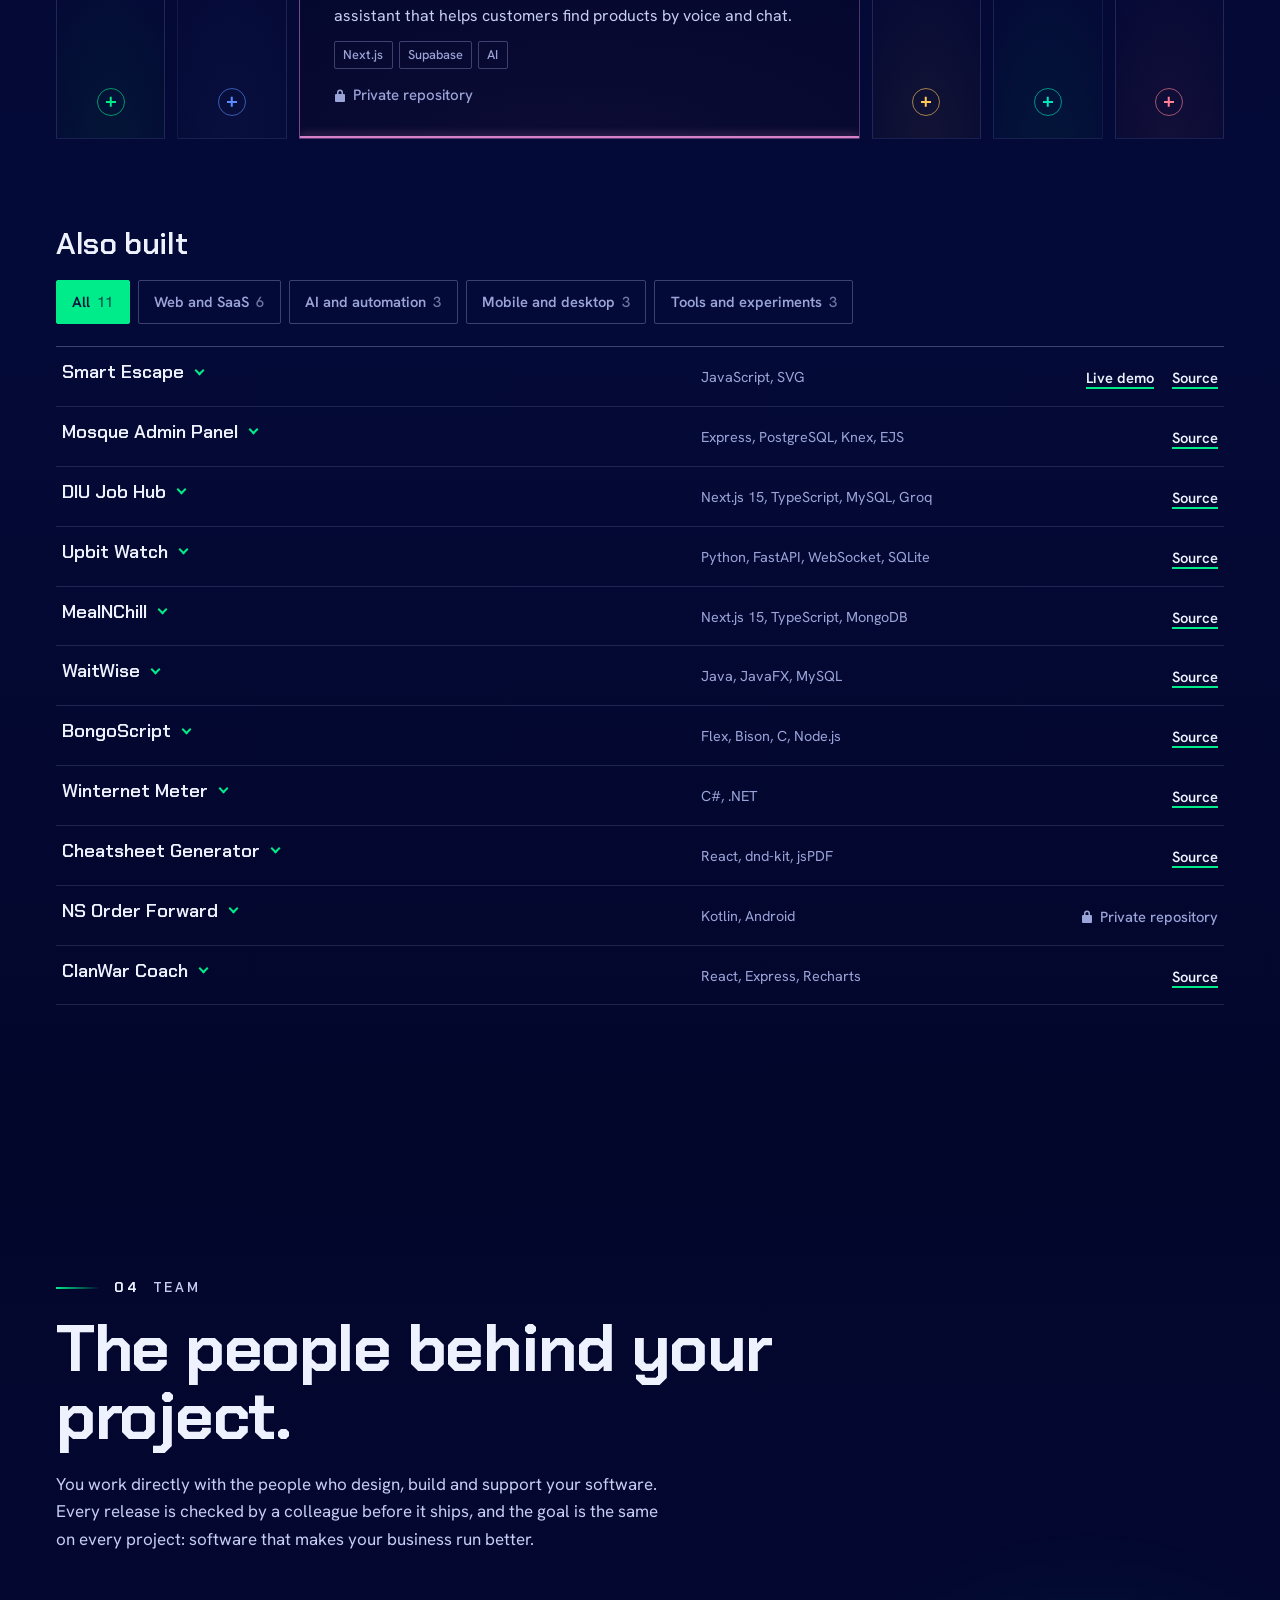
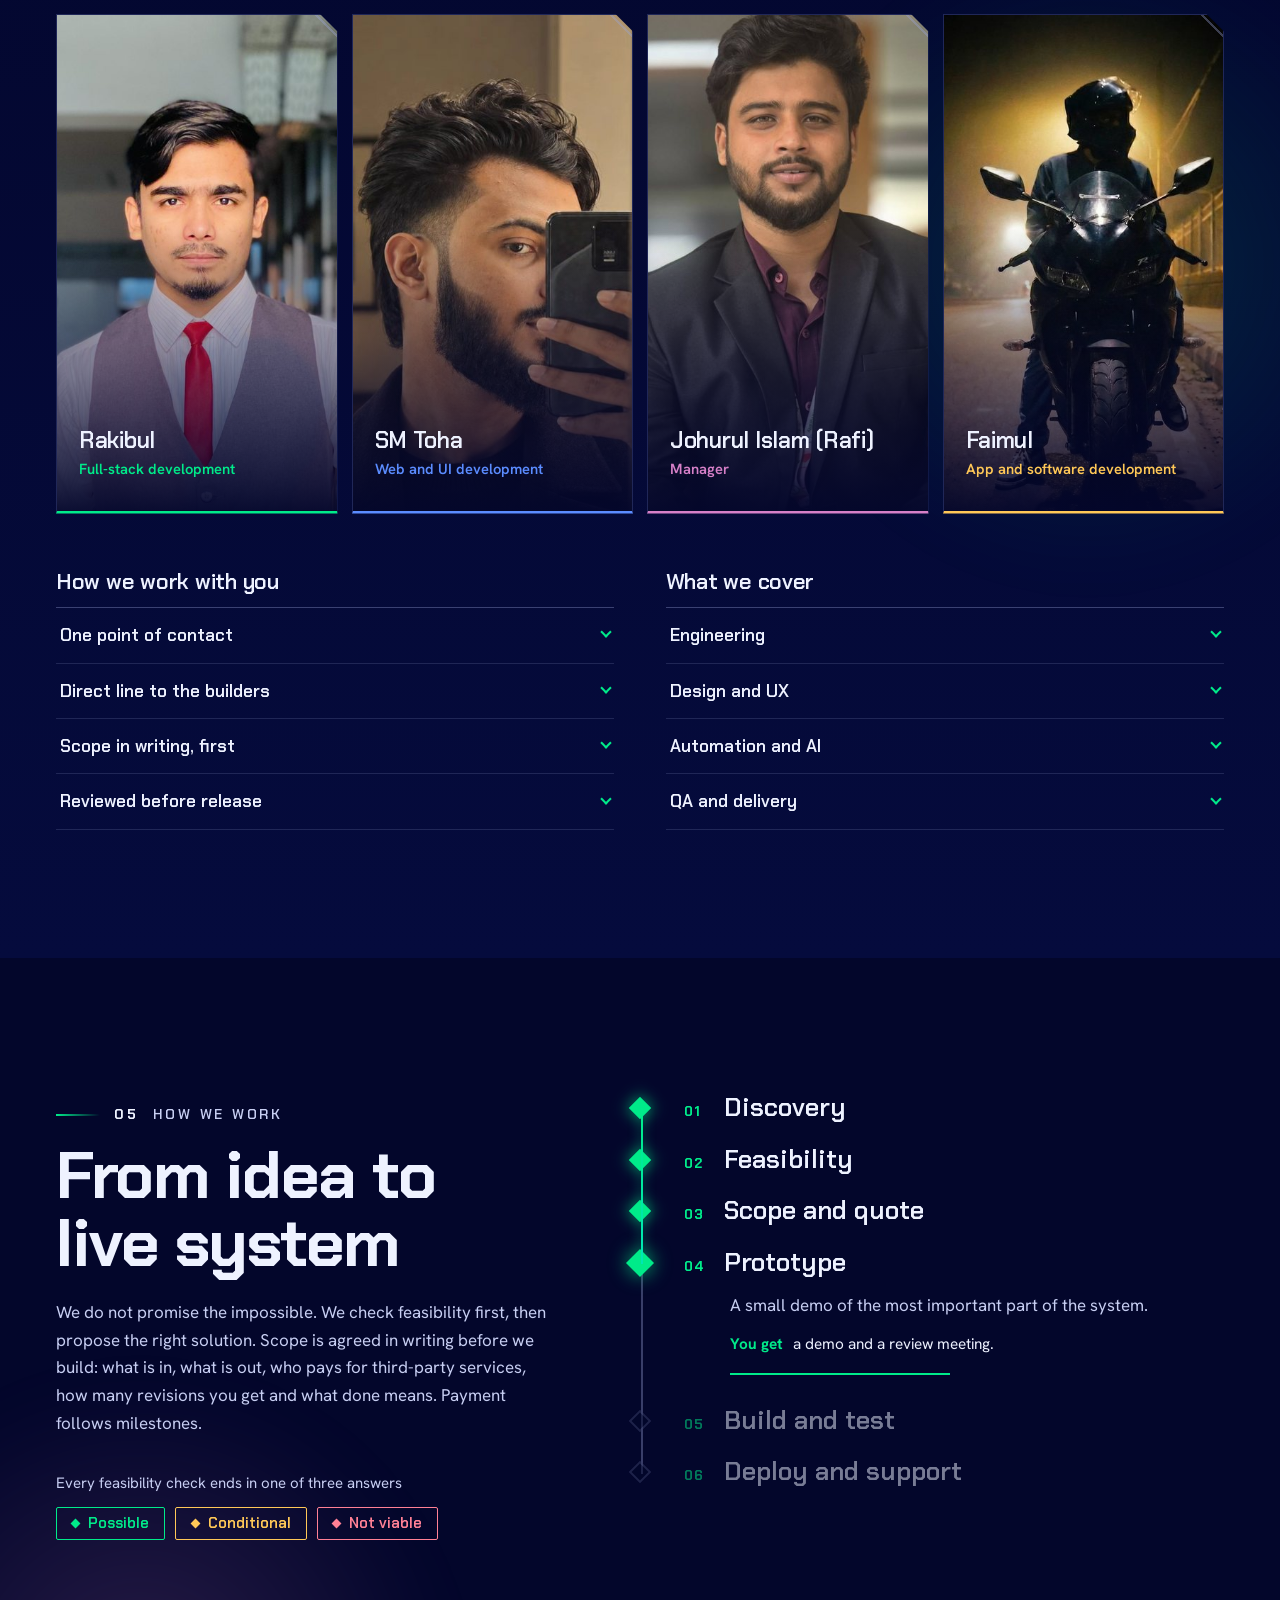
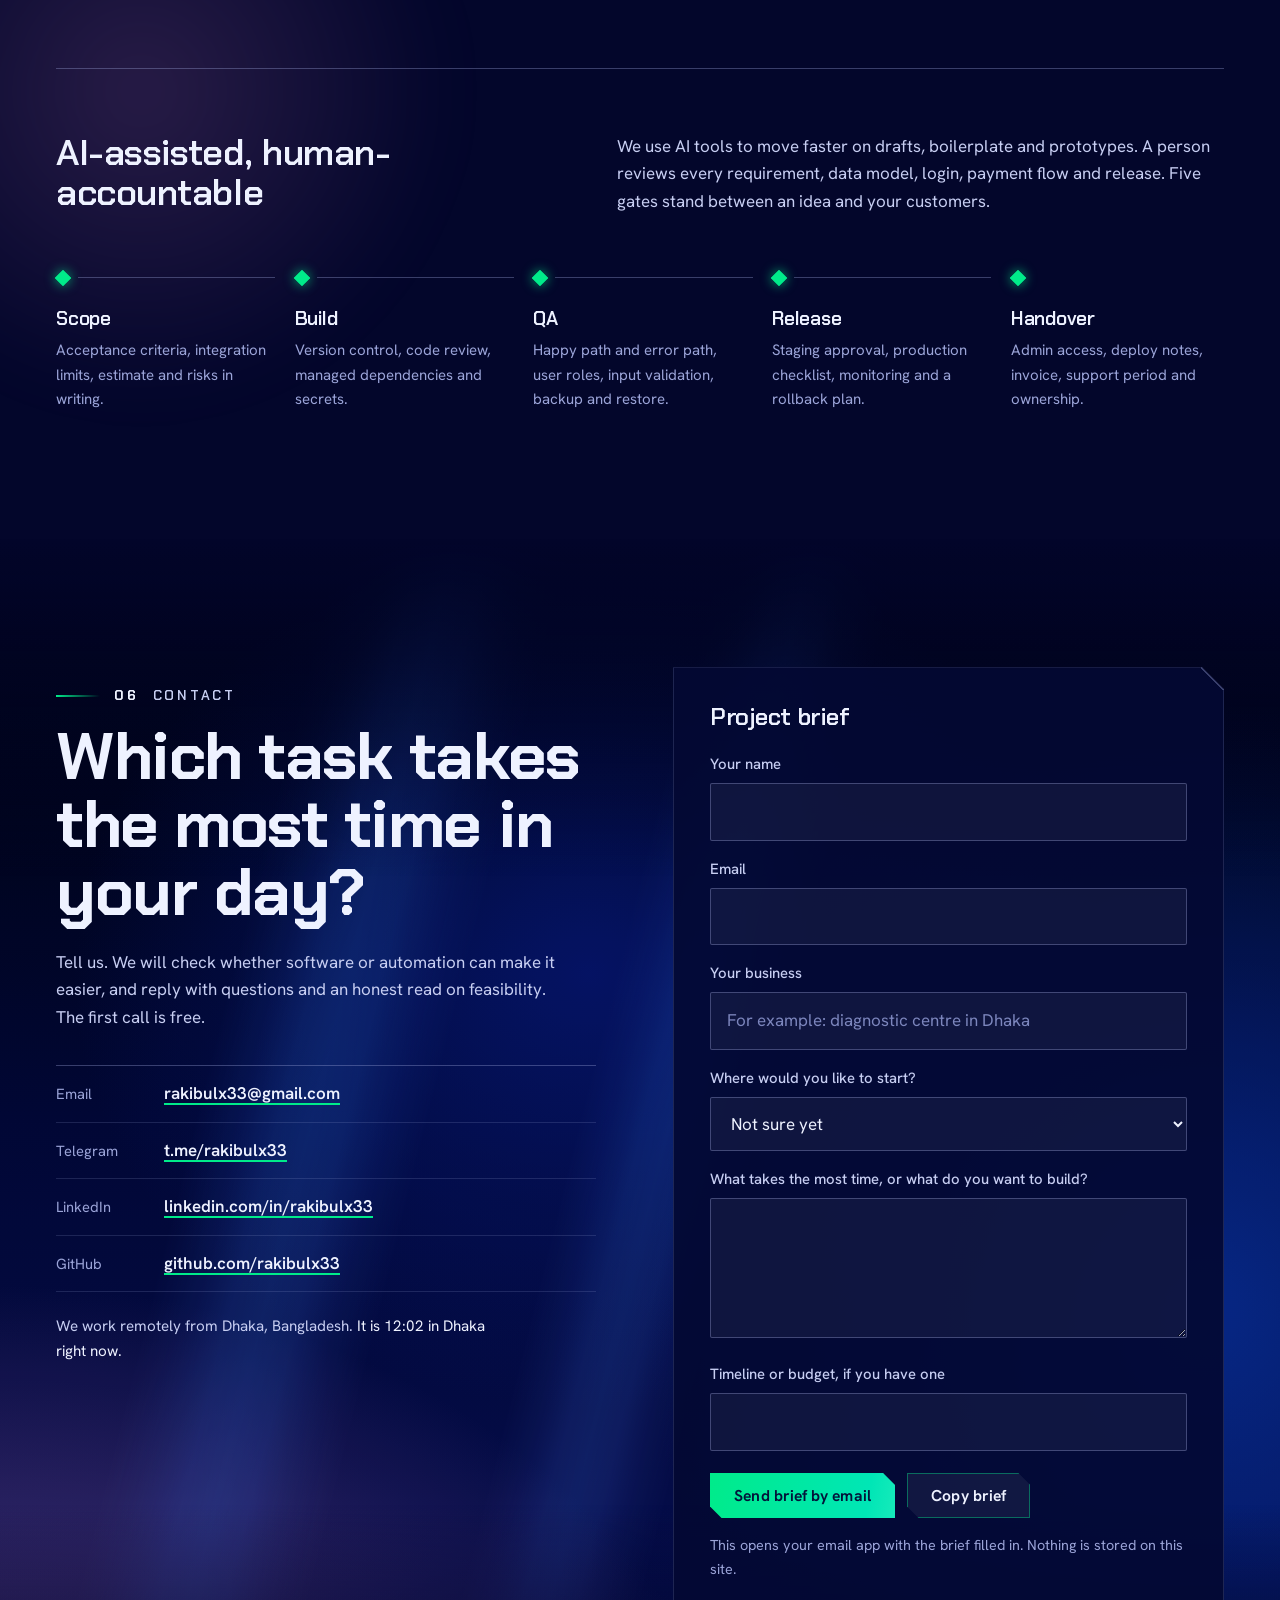
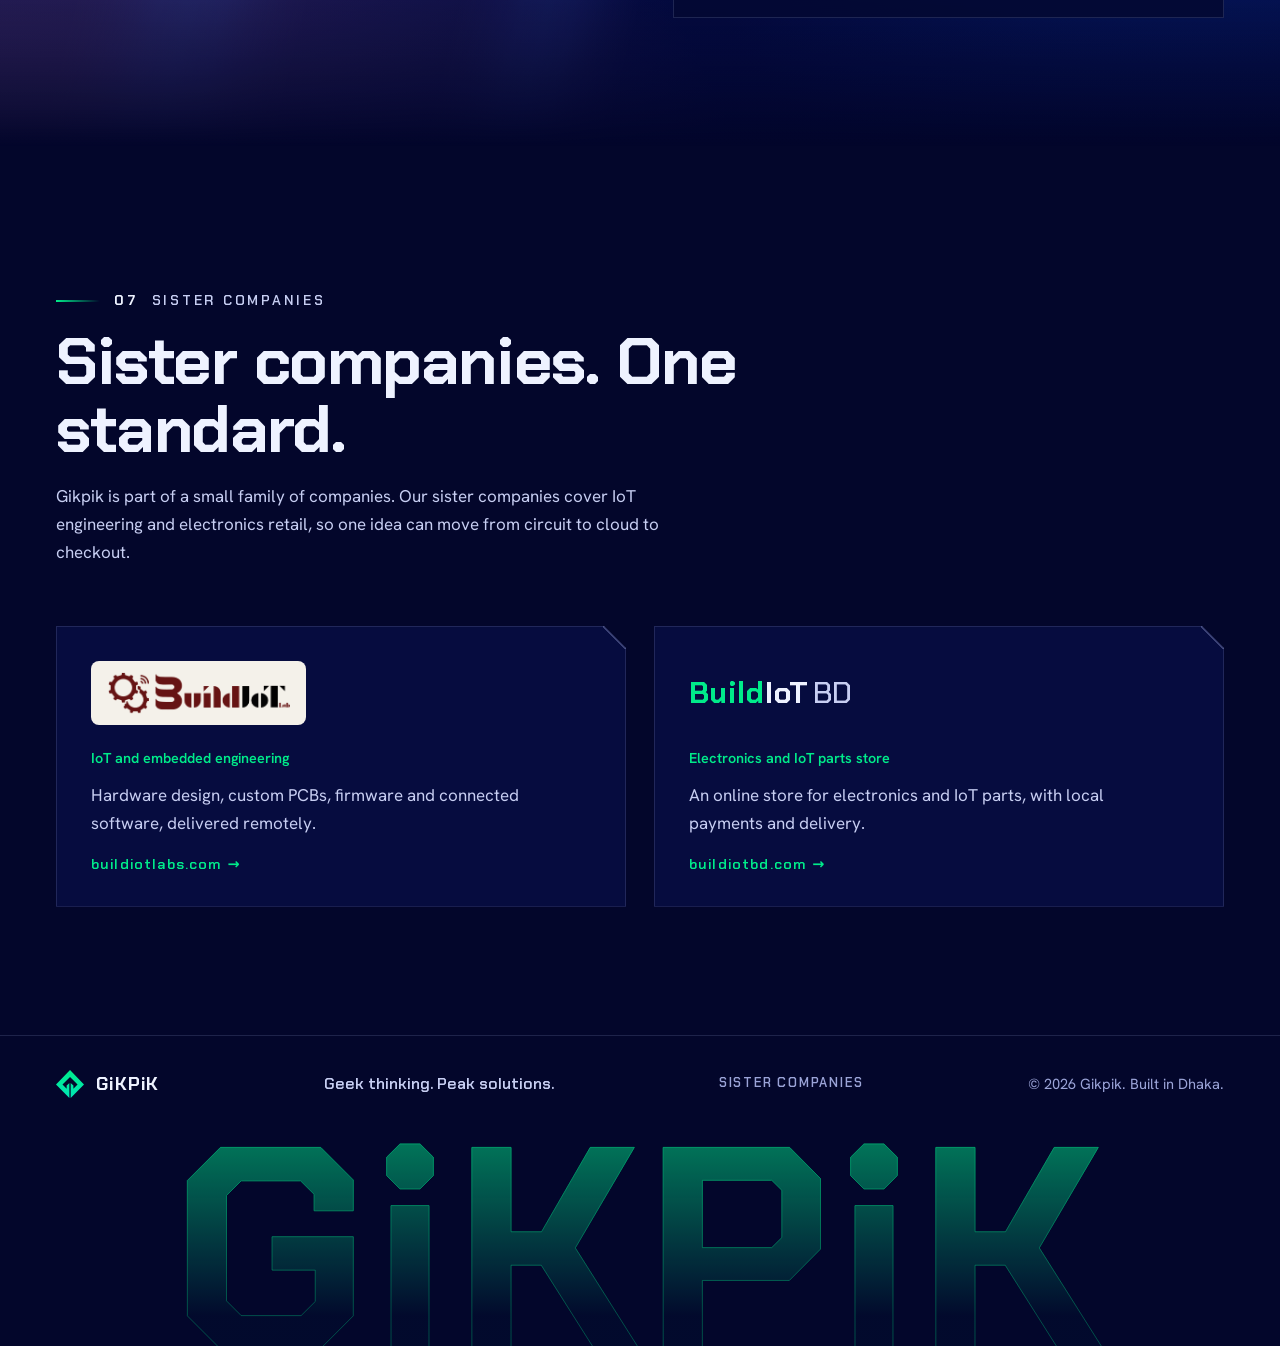
==== commit 58ebe193: "Add sister companies section (BuildIoT Lab, BuildIoT BD) - New section with logo cards, footer link," ====
--- a/index.html
+++ b/index.html
@@ -735,6 +735,35 @@
       </form>
     </div>
   </section>
+
+  <!-- ============ SISTER COMPANIES ============ -->
+  <section class="section group" id="group" data-label="Sister companies">
+    <div class="container">
+      <header class="section-head">
+        <h2 class="split">Sister companies. One standard.</h2>
+        <p>Gikpik is part of a small family of companies. Our sister companies cover IoT engineering and electronics retail, so one idea can move from circuit to cloud to checkout.</p>
+      </header>
+
+      <ul class="group-grid">
+        <li class="group-card cut">
+          <a class="group-link" href="https://buildiotlabs.com" target="_blank" rel="noopener">
+            <span class="group-logo group-logo-plate"><img src="assets/brand/group/buildiot-lab.png" alt="BuildIoT Lab" width="781" height="188" loading="lazy"></span>
+            <span class="kind">IoT and embedded engineering</span>
+            <span class="group-desc">Hardware design, custom PCBs, firmware and connected software, delivered remotely.</span>
+            <span class="group-url">buildiotlabs.com</span>
+          </a>
+        </li>
+        <li class="group-card cut">
+          <a class="group-link" href="https://buildiotbd.com" target="_blank" rel="noopener">
+            <span class="group-logo group-wordmark" aria-label="BuildIoT BD"><b>Build</b>IoT <i>BD</i></span>
+            <span class="kind">Electronics and IoT parts store</span>
+            <span class="group-desc">An online store for electronics and IoT parts, with local payments and delivery.</span>
+            <span class="group-url">buildiotbd.com</span>
+          </a>
+        </li>
+      </ul>
+    </div>
+  </section>
   </main>
 
   <footer class="site-footer">
@@ -745,6 +774,7 @@
           <span class="wordmark">GiKPiK</span>
         </a>
         <p class="foot-tag">Geek thinking. Peak solutions.</p>
+        <a class="foot-group" href="#group">Sister companies</a>
         <p class="foot-meta">&copy; <span id="year">2026</span> Gikpik. Built in Dhaka.</p>
       </div>
     </div>
--- a/css/styles.css
+++ b/css/styles.css
@@ -56,7 +56,7 @@
 
 /* ---------- Page-level effects ---------- */
 .progress{position:fixed;left:0;top:0;width:100%;height:3px;z-index:60;background:linear-gradient(90deg,var(--mint),var(--aqua));transform:scaleX(0);transform-origin:left;box-shadow:0 0 12px rgba(0,235,138,.7)}
-.cursor-glow{position:fixed;left:0;top:0;width:620px;height:620px;margin:-310px 0 0 -310px;border-radius:50%;background:radial-gradient(closest-side,rgba(0,235,138,.12),rgba(0,235,138,.04) 55%,transparent 72%);pointer-events:none;z-index:1;mix-blend-mode:screen;opacity:0;transition:opacity .5s;will-change:transform}
+.cursor-glow{position:fixed;left:0;top:0;width:620px;height:620px;margin:-310px 0 0 -310px;border-radius:50%;background:radial-gradient(closest-side,rgba(0,235,138,.12),rgba(0,235,138,.04) 55%,transparent 72%);pointer-events:none;z-index:1;opacity:0;transition:opacity .5s;will-change:transform}
 .cursor-glow.on{opacity:1}
 
 /* ---------- Buttons: two opposite corners cut at 45 degrees, like the mark ---------- */
@@ -97,7 +97,9 @@
    Header
    ========================================================================== */
 .site-header{position:fixed;inset:0 0 auto 0;z-index:50;height:var(--header-h);display:flex;align-items:center;transition:background .3s,border-color .3s;border-bottom:1px solid transparent}
-.site-header.is-solid{background:rgba(3,6,43,.78);backdrop-filter:blur(14px);-webkit-backdrop-filter:blur(14px);border-bottom-color:var(--line)}
+.site-header::before{content:"";position:absolute;inset:0;z-index:-1;background:rgba(3,6,43,.78);backdrop-filter:blur(14px);-webkit-backdrop-filter:blur(14px);opacity:0;transition:opacity .3s;pointer-events:none}
+.site-header.is-solid{border-bottom-color:var(--line)}
+.site-header.is-solid::before{opacity:1}
 .header-row{display:flex;align-items:center;justify-content:space-between;gap:24px}
 .brand{display:inline-flex;align-items:center;gap:12px;text-decoration:none}
 .wordmark{font:700 1.3rem/1 var(--display);letter-spacing:.07em}
@@ -134,7 +136,7 @@
     radial-gradient(56% 50% at 46% 36%,rgba(6,22,110,.9) 0%,transparent 72%),
     linear-gradient(180deg,#000206 0%,#020836 48%,#071056 100%);
 }
-.aurora i{position:absolute;top:-12%;height:132%;filter:blur(48px);opacity:.34;mix-blend-mode:screen;transform:skewX(-14deg);animation:sway 40s ease-in-out infinite alternate;background:linear-gradient(180deg,transparent 0%,rgba(30,92,224,.85) 46%,rgba(124,72,164,.62) 100%)}
+.aurora i{position:absolute;top:-12%;height:132%;opacity:.3;transform:skewX(-14deg);will-change:transform;animation:sway 40s ease-in-out infinite alternate;background:linear-gradient(90deg,transparent 0%,rgba(30,92,224,.6) 50%,transparent 100%),linear-gradient(180deg,transparent 0%,rgba(30,92,224,.5) 46%,rgba(124,72,164,.4) 100%);background-blend-mode:screen;-webkit-mask-image:linear-gradient(90deg,transparent,#000 35%,#000 65%,transparent);mask-image:linear-gradient(90deg,transparent,#000 35%,#000 65%,transparent)}
 .aurora i:nth-child(1){left:14%;width:18vw}
 .aurora i:nth-child(2){left:44%;width:14vw;animation-duration:52s;animation-delay:-14s;opacity:.26}
 .aurora i:nth-child(3){left:72%;width:20vw;animation-duration:46s;animation-delay:-28s;opacity:.3}
@@ -346,7 +348,7 @@
 .clock{margin-top:24px;font-size:.95rem;color:var(--dim)}
 #dhaka-time{color:var(--ink)}
 
-.brief{color-scheme:dark;padding:clamp(22px,3vw,36px);background:rgba(4,9,52,.78);backdrop-filter:blur(12px);-webkit-backdrop-filter:blur(12px)}
+.brief{color-scheme:dark;padding:clamp(22px,3vw,36px);background:rgba(4,9,52,.92)}
 .brief h3{font-size:1.5rem;margin-bottom:22px}
 .field{margin-bottom:16px}
 .field label{display:block;font-size:.93rem;font-weight:500;color:var(--ink-soft);margin-bottom:7px}
@@ -397,7 +399,7 @@
 }
 @media (max-width:860px){
   .menu-btn{display:block}
-  .main-nav{position:fixed;inset:var(--header-h) 0 0 0;flex-direction:column;align-items:stretch;gap:0;padding:12px var(--pad) 32px;background:rgba(3,6,43,.97);backdrop-filter:blur(16px);transform:translateY(-110%);visibility:hidden;transition:transform .35s cubic-bezier(.2,.7,.2,1),visibility 0s .35s;overflow:auto}
+  .main-nav{position:fixed;inset:var(--header-h) 0 0 0;flex-direction:column;align-items:stretch;gap:0;padding:12px var(--pad) 32px;background:rgba(3,6,43,.98);height:calc(100vh - var(--header-h));height:calc(100dvh - var(--header-h));overscroll-behavior:contain;-webkit-overflow-scrolling:touch;transform:translateY(-110%);visibility:hidden;transition:transform .35s cubic-bezier(.2,.7,.2,1),visibility 0s .35s;overflow:auto}
   .main-nav[data-open="true"]{transform:none;visibility:visible;transition:transform .35s cubic-bezier(.2,.7,.2,1)}
   .main-nav a:not(.btn){font:600 1.5rem/1 var(--display);padding:1em 0;border-bottom:1px solid var(--line);color:var(--ink)}
   .main-nav a:not(.btn)::after{display:none}
@@ -430,7 +432,7 @@
 :root{--blue:91,140,255;--violet:214,128,200;--mintrgb:0,235,138}
 
 /* film grain */
-body::after{content:"";position:fixed;inset:0;z-index:90;pointer-events:none;opacity:.07;mix-blend-mode:overlay;
+body::after{content:"";position:fixed;inset:0;z-index:90;pointer-events:none;opacity:.045;
   background-image:url("data:image/svg+xml,%3Csvg xmlns='http://www.w3.org/2000/svg' width='180' height='180'%3E%3Cfilter id='n'%3E%3CfeTurbulence type='fractalNoise' baseFrequency='.85' numOctaves='2' stitchTiles='stitch'/%3E%3C/filter%3E%3Crect width='100%25' height='100%25' filter='url(%23n)'/%3E%3C/svg%3E")}
 
 /* intro loader */
@@ -489,12 +491,12 @@
 
 /* hero depth: perspective grid + floating live demos */
 .grid-floor{position:absolute;left:-30%;right:-30%;bottom:-6%;height:56%;z-index:0;pointer-events:none;perspective:520px;-webkit-mask-image:linear-gradient(to top,#000 5%,transparent 88%);mask-image:linear-gradient(to top,#000 5%,transparent 88%)}
-.grid-floor::before{content:"";position:absolute;inset:-40% 0 0 0;transform:rotateX(64deg);transform-origin:50% 100%;
+.grid-floor::before{content:"";position:absolute;inset:calc(-40% - 84px) 0 0 0;transform:rotateX(64deg);transform-origin:50% 100%;will-change:transform;
   background:linear-gradient(rgba(0,235,138,.4) 1px,transparent 1px) 0 0/84px 84px,linear-gradient(90deg,rgba(0,235,138,.4) 1px,transparent 1px) 0 0/84px 84px;animation:gridmove 3.2s linear infinite}
-@keyframes gridmove{to{background-position:0 84px,0 0}}
+@keyframes gridmove{from{transform:rotateX(64deg) translateY(0)}to{transform:rotateX(64deg) translateY(84px)}}
 
 .float{position:absolute;z-index:3;pointer-events:none;will-change:transform}
-.float-in{padding:12px 12px 14px;background:linear-gradient(160deg,rgba(24,40,150,.55),rgba(6,12,70,.62));-webkit-backdrop-filter:blur(14px);backdrop-filter:blur(14px);border:1px solid rgba(255,255,255,.16);border-radius:16px;box-shadow:0 34px 80px -24px rgba(0,0,0,.7),inset 0 1px 0 rgba(255,255,255,.16);animation:bob 7s ease-in-out infinite}
+.float-in{padding:12px 12px 14px;background:linear-gradient(160deg,rgba(24,40,150,.88),rgba(6,12,70,.92));border:1px solid rgba(255,255,255,.16);border-radius:16px;box-shadow:0 34px 80px -24px rgba(0,0,0,.7),inset 0 1px 0 rgba(255,255,255,.16);animation:bob 7s ease-in-out infinite}
 .f-web{width:43%;left:-17%;top:5%}
 .f-app{width:29%;right:-8%;top:41%}.f-app .float-in{animation-delay:-2.4s;animation-duration:8s}
 .f-flow{width:47%;left:-4%;bottom:-3%}.f-flow .float-in{animation-delay:-4.6s;animation-duration:9s}
@@ -802,3 +804,41 @@
 html[lang="bn"] .lede,html[lang="bn"] .section-head p{line-height:1.8}
 html[lang="bn"] .btn{font-weight:600;line-height:1.2;padding-block:.85em}
 html[lang="bn"] .tabs button{line-height:1.45}
+
+html.menu-open,html.menu-open body{overflow:hidden}
+
+/* ---------- Performance layer ---------- */
+/* animations in sections that are off-screen are paused (set by IntersectionObserver in main.js) */
+.is-off *,.is-off *::before,.is-off *::after{animation-play-state:paused!important}
+.btn-primary{animation-play-state:paused}
+.btn-primary:hover,.btn-primary:focus-visible{animation-play-state:running}
+.is-off .btn-primary{animation-play-state:paused!important}
+.grad{will-change:auto}
+.hero-stage,.float,.cursor-glow{backface-visibility:hidden}
+@media (max-width:860px){
+  .aurora i{animation:none}
+  .aurora i:nth-child(3){display:none}
+  .grid-floor::before{animation-duration:6s}
+  .float-in{animation:none}
+  .cursor-glow{display:none}
+  body::after{display:none}
+}
+
+/* sister companies */
+.group-grid{list-style:none;margin:clamp(32px,5vw,56px) 0 0;padding:0;display:grid;grid-template-columns:repeat(2,minmax(0,1fr));gap:clamp(16px,2.4vw,28px)}
+.group-card{position:relative;border:1px solid var(--line);background:var(--card);transition:border-color .3s,transform .3s}
+.group-card:hover,.group-card:focus-within{border-color:rgba(0,235,138,.55);transform:translateY(-3px)}
+.group-link{display:flex;flex-direction:column;gap:12px;height:100%;padding:clamp(22px,3vw,34px);color:inherit;text-decoration:none}
+.group-logo{display:flex;align-items:center;height:64px;margin-bottom:10px}
+.group-logo-plate{align-self:flex-start;padding:10px 16px;background:#F4F1EA;border-radius:8px}
+.group-logo-plate img{display:block;height:44px;width:auto}
+.group-wordmark{font:700 1.9rem/1 var(--display);letter-spacing:.01em;color:var(--ink)}
+.group-wordmark b{font-weight:700;color:var(--mint)}
+.group-wordmark i{font-style:normal;font-weight:500;color:var(--ink-soft);margin-left:.15em}
+.group-desc{color:var(--ink-soft);max-width:44ch}
+.group-url{margin-top:auto;padding-top:8px;font:600 .9rem/1 var(--display);letter-spacing:.08em;color:var(--mint)}
+.group-url::after{content:" \2192"}
+.foot-group{font:600 .8rem/1 var(--display);letter-spacing:.14em;text-transform:uppercase;color:var(--dim);text-decoration:none}
+.foot-group:hover{color:var(--mint)}
+@media (max-width:760px){.group-grid{grid-template-columns:1fr}}
+@media (prefers-reduced-motion:reduce){.group-card{transition:none}.group-card:hover,.group-card:focus-within{transform:none}}
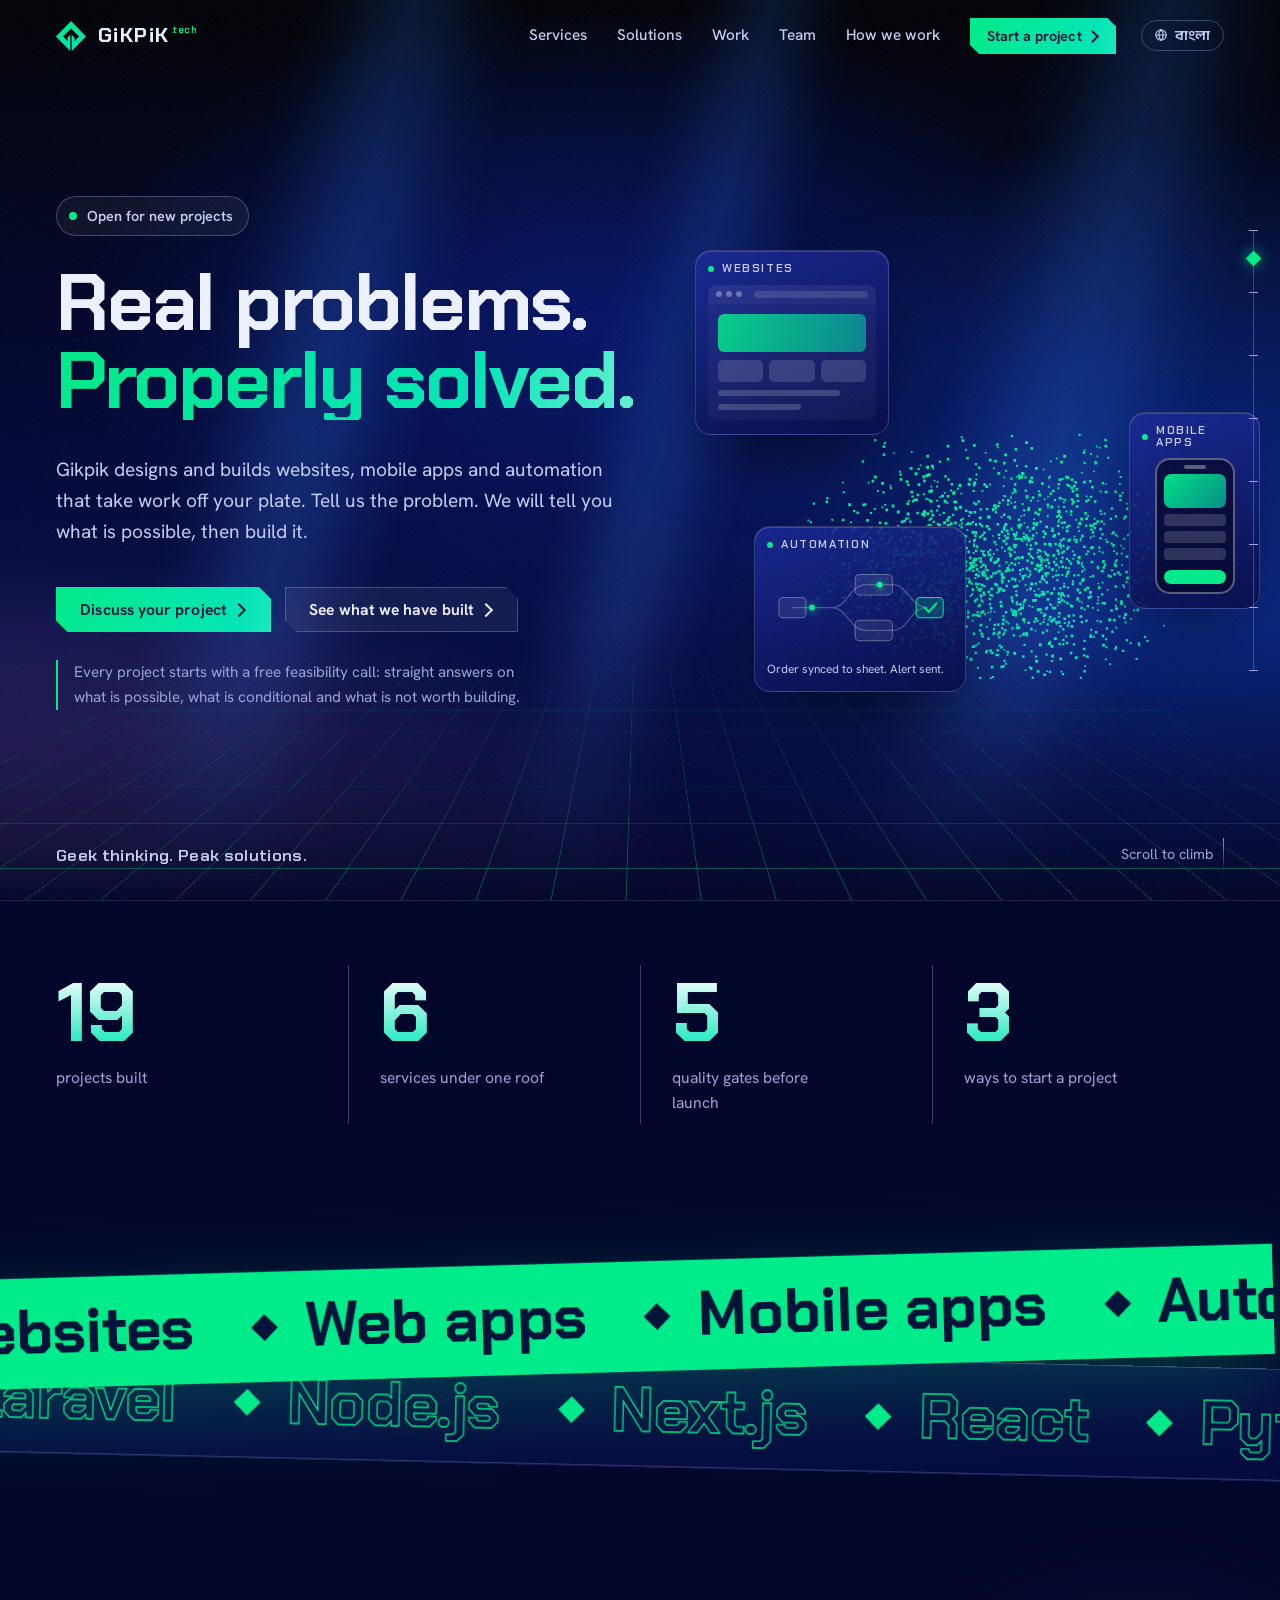
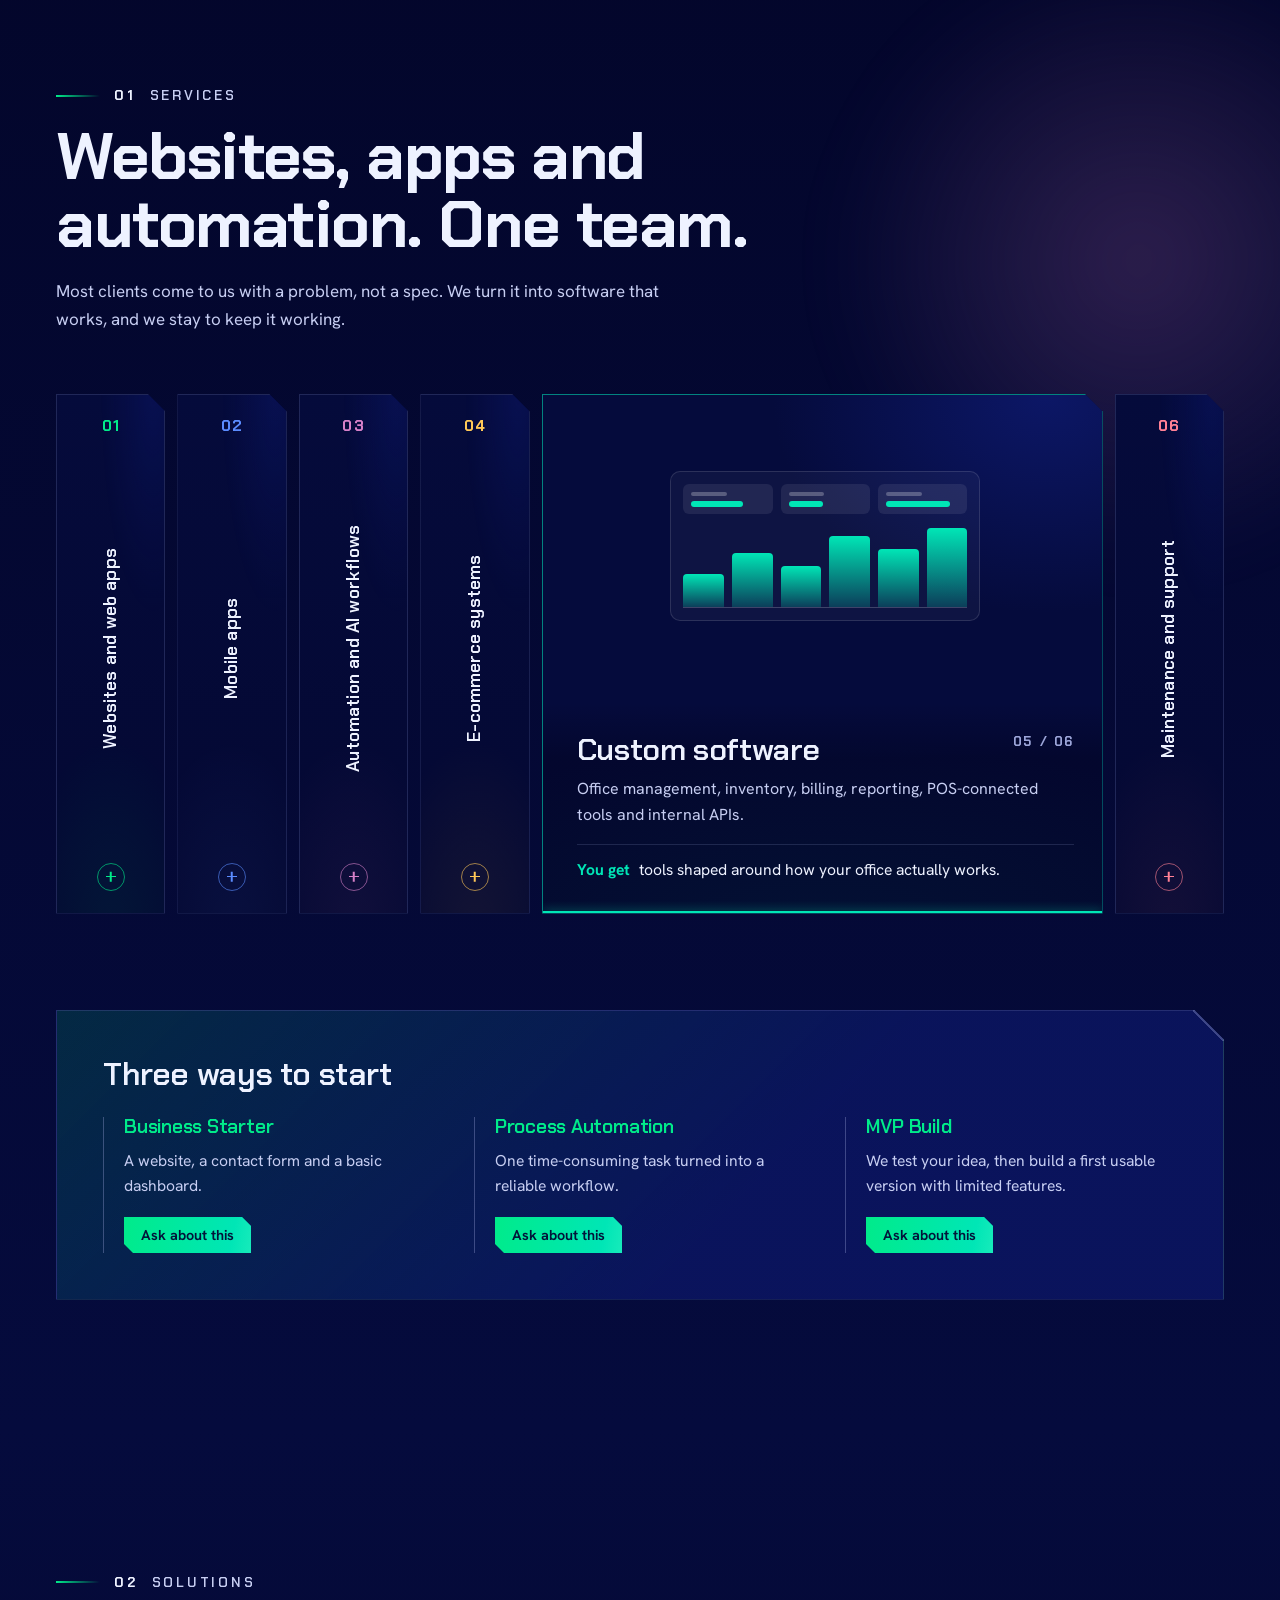
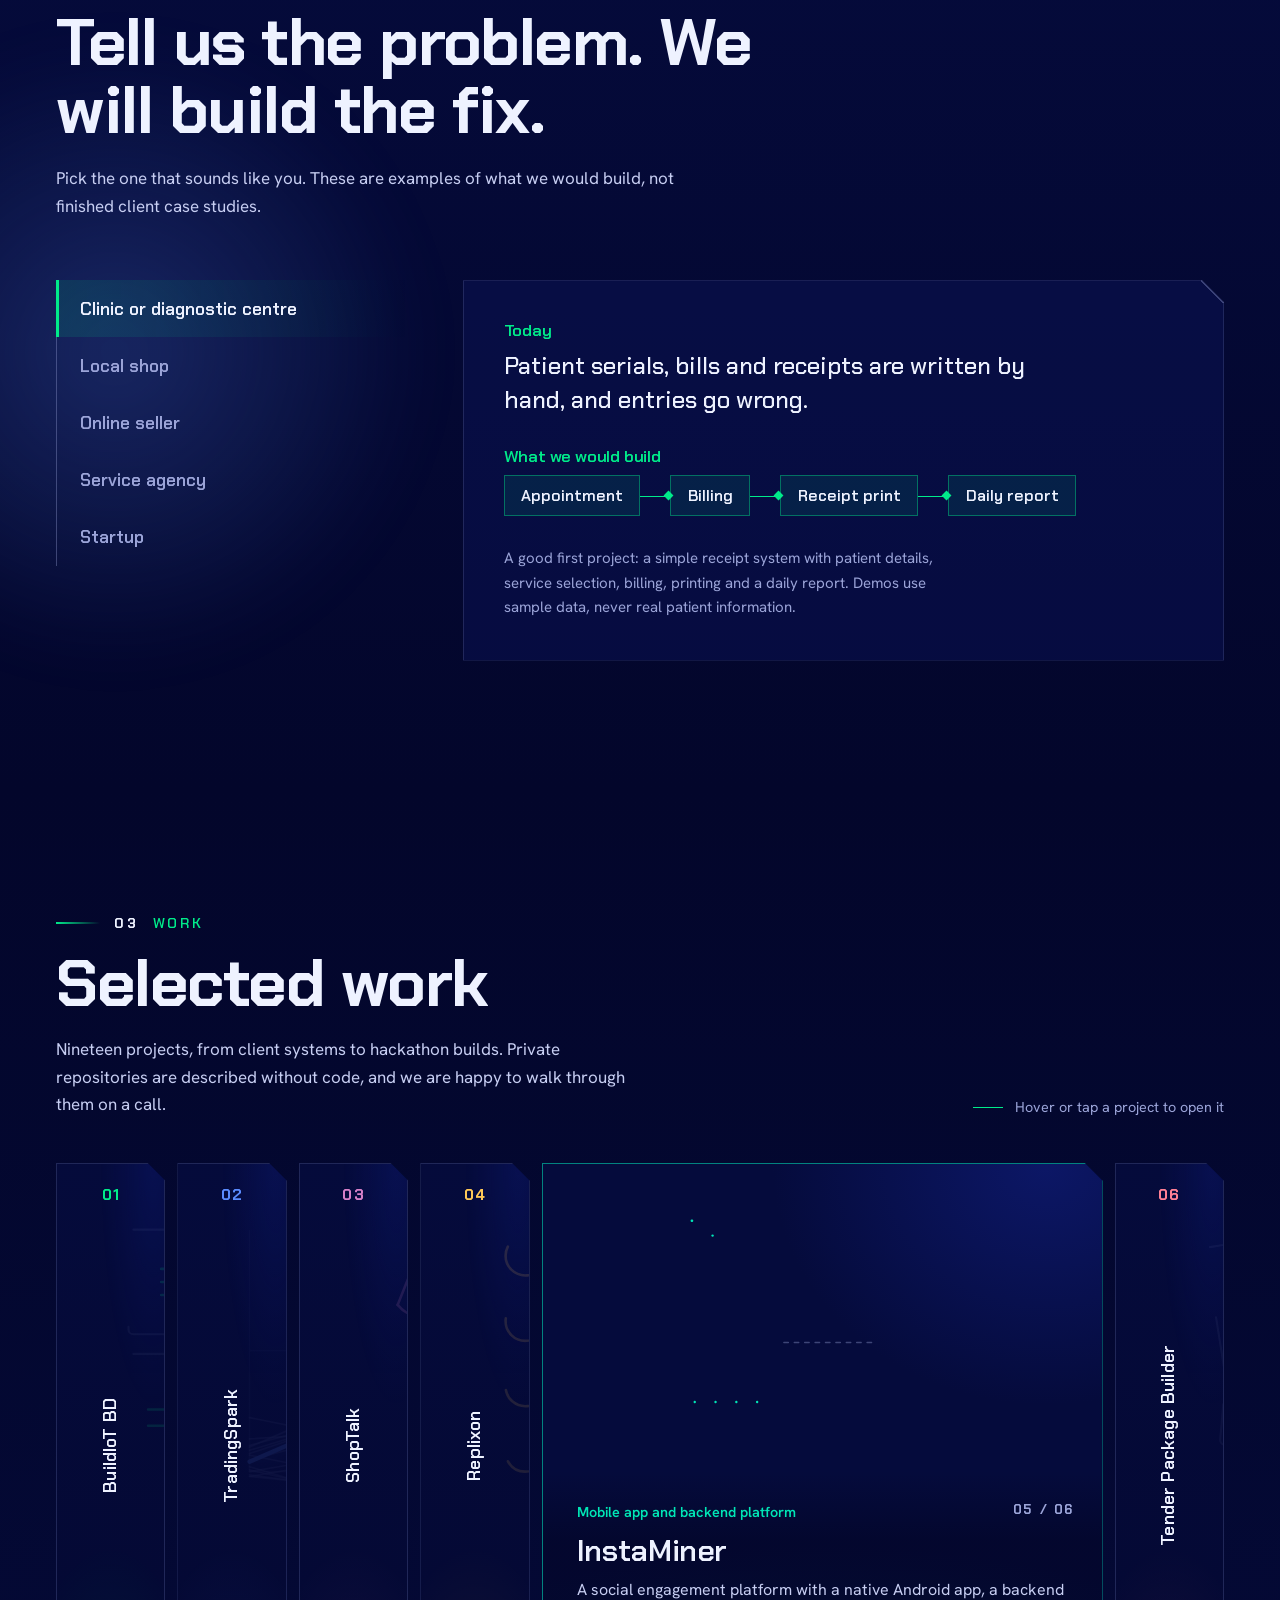
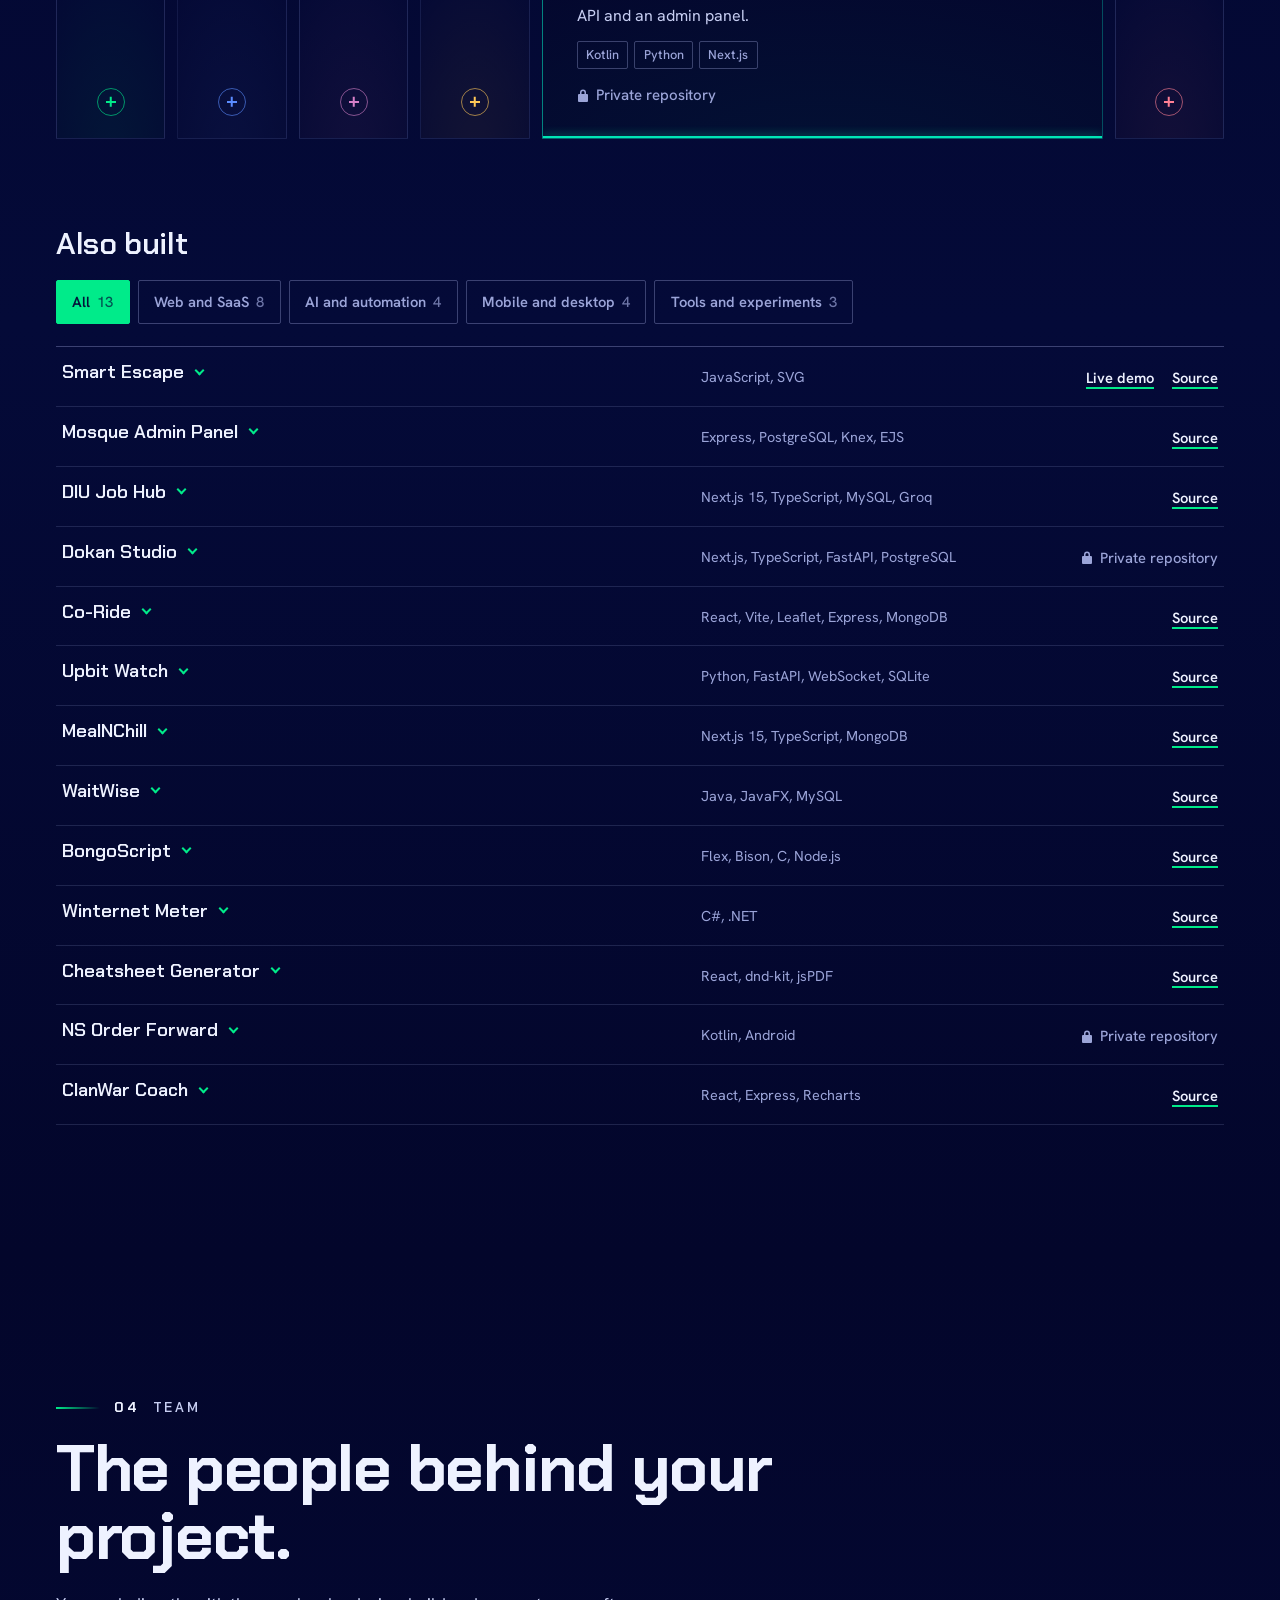
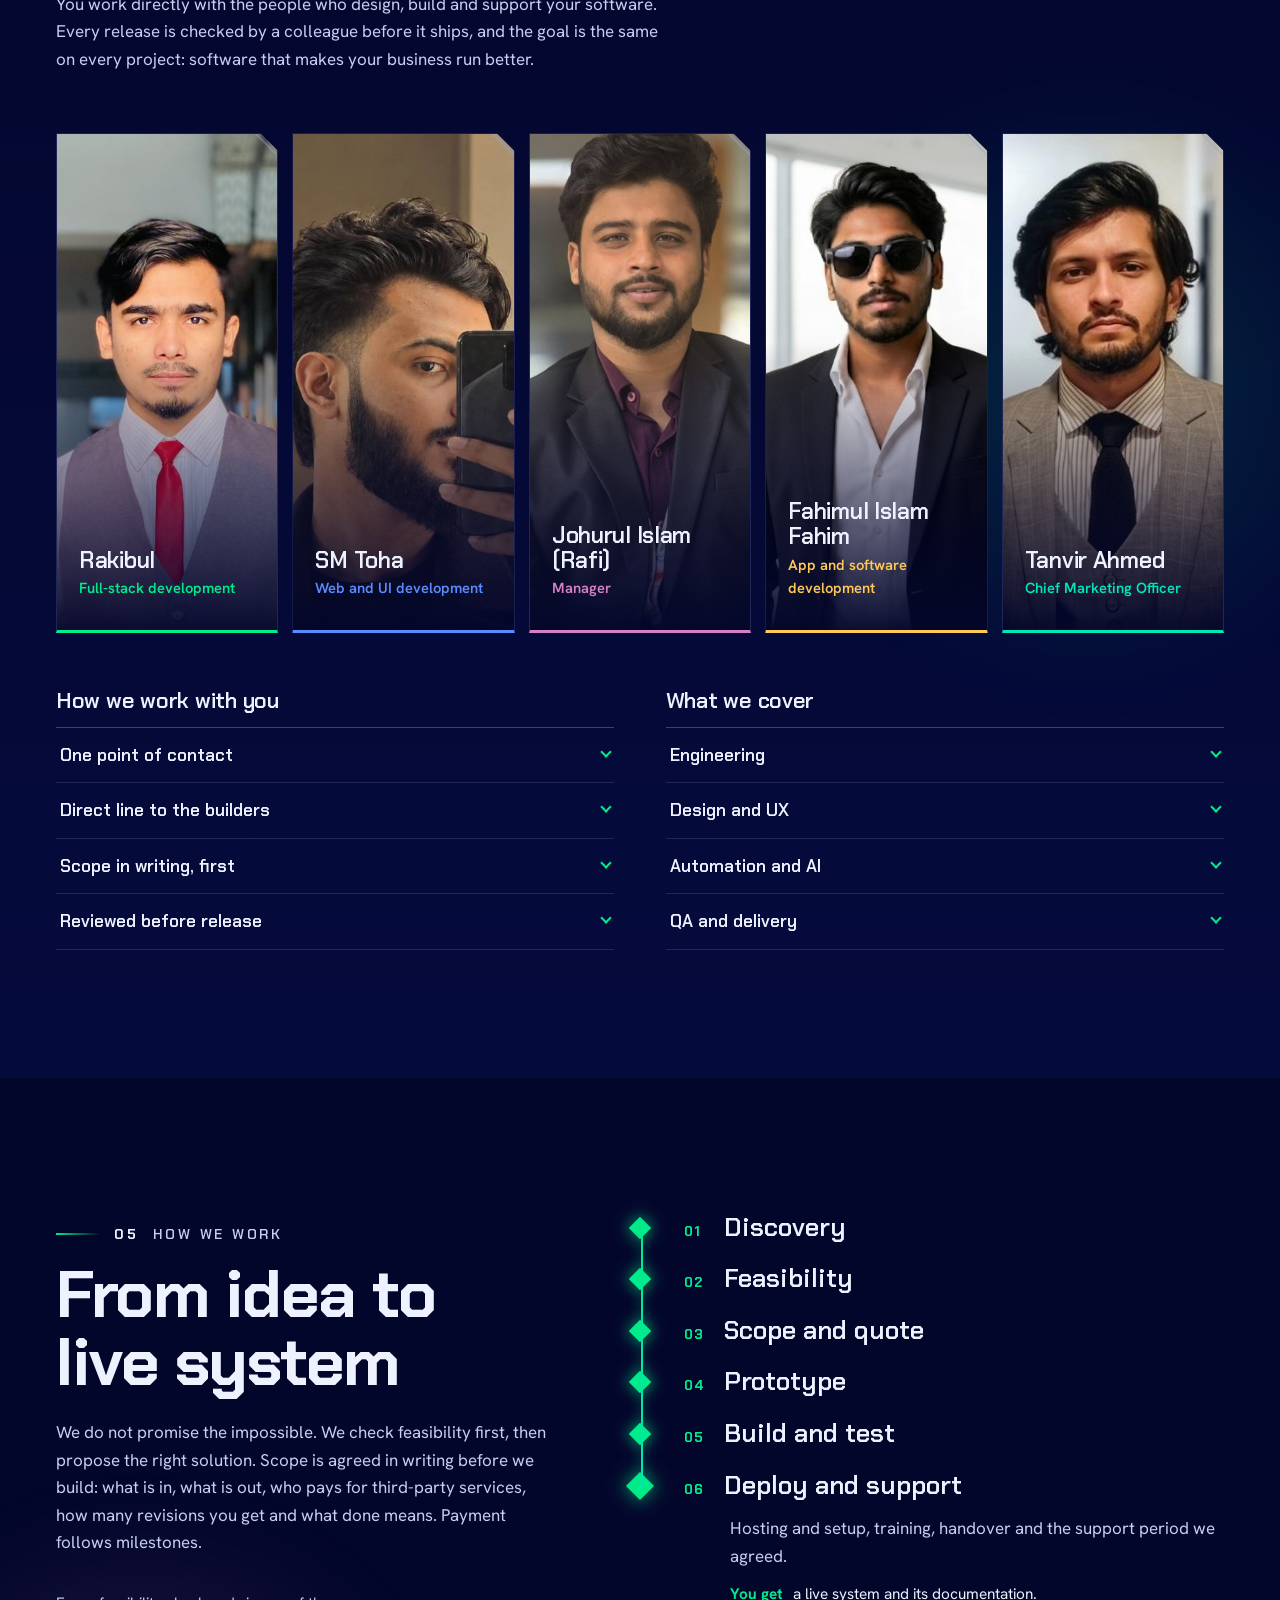
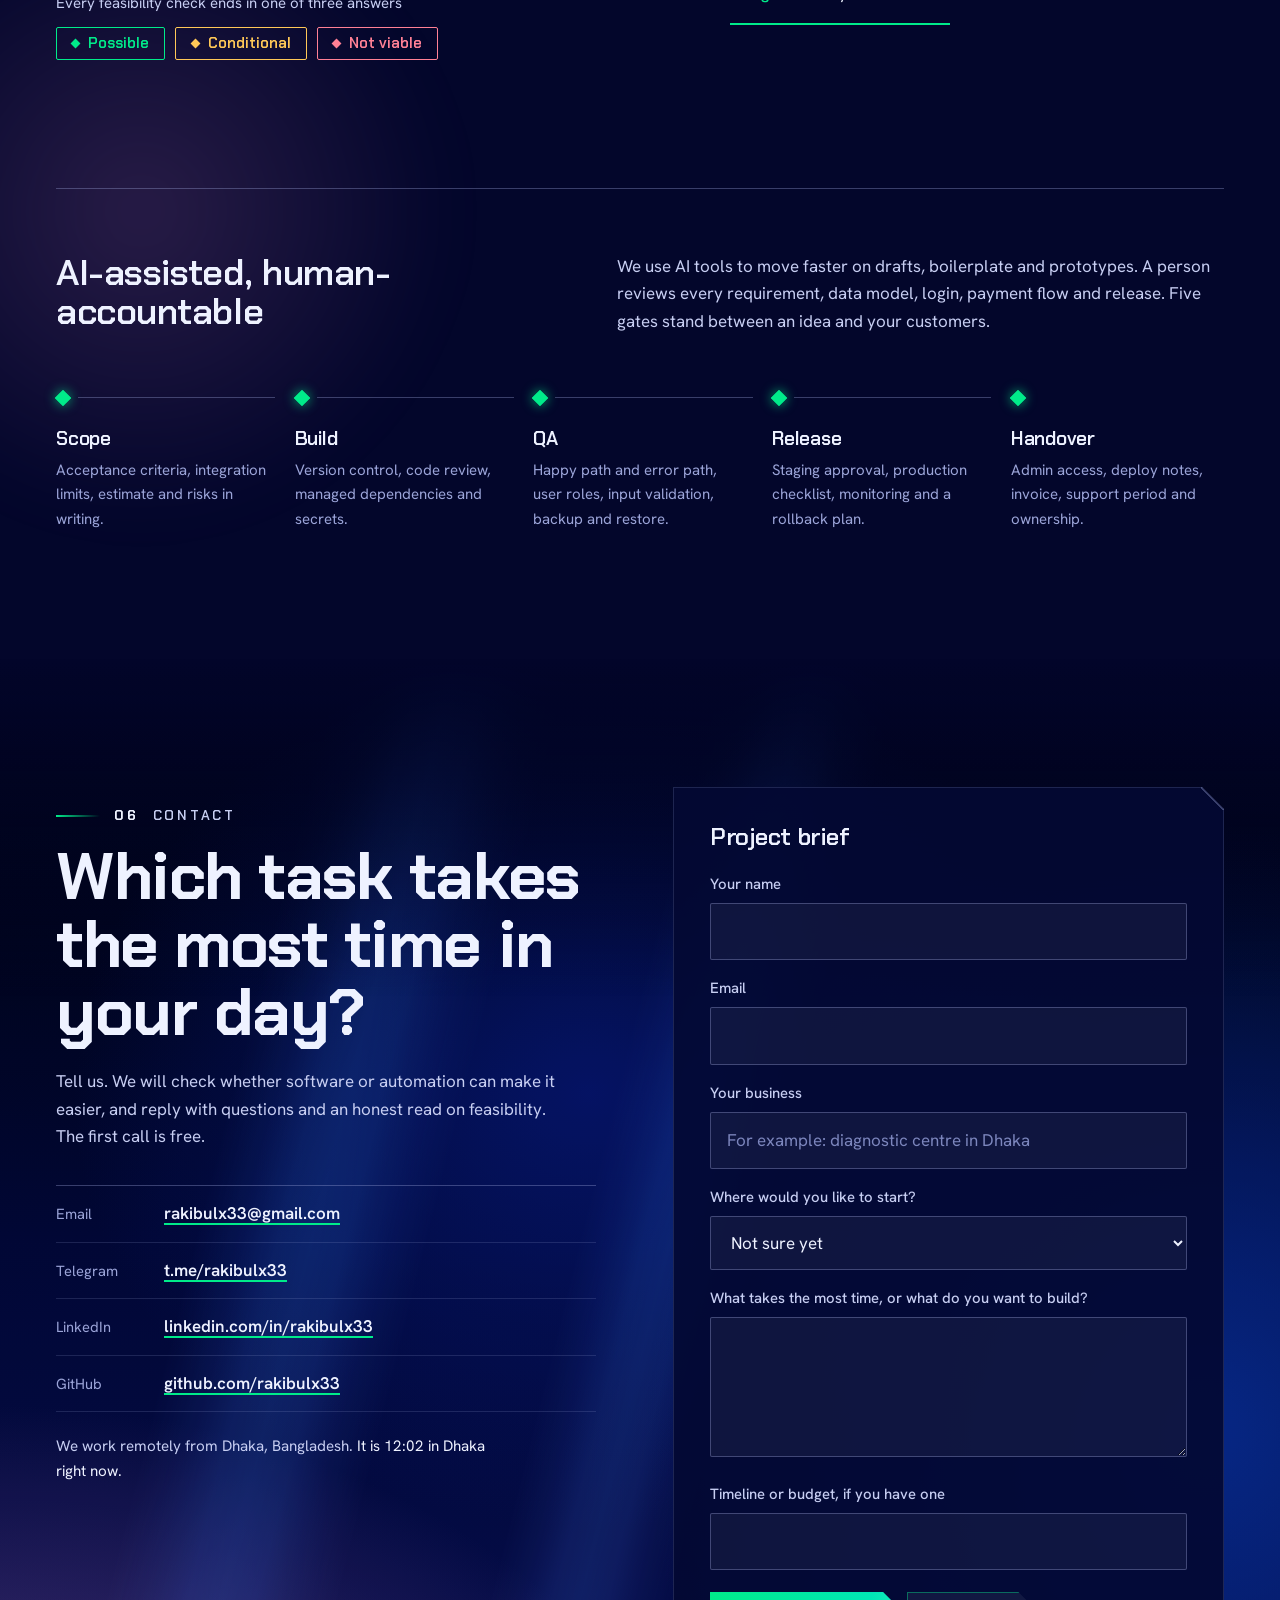
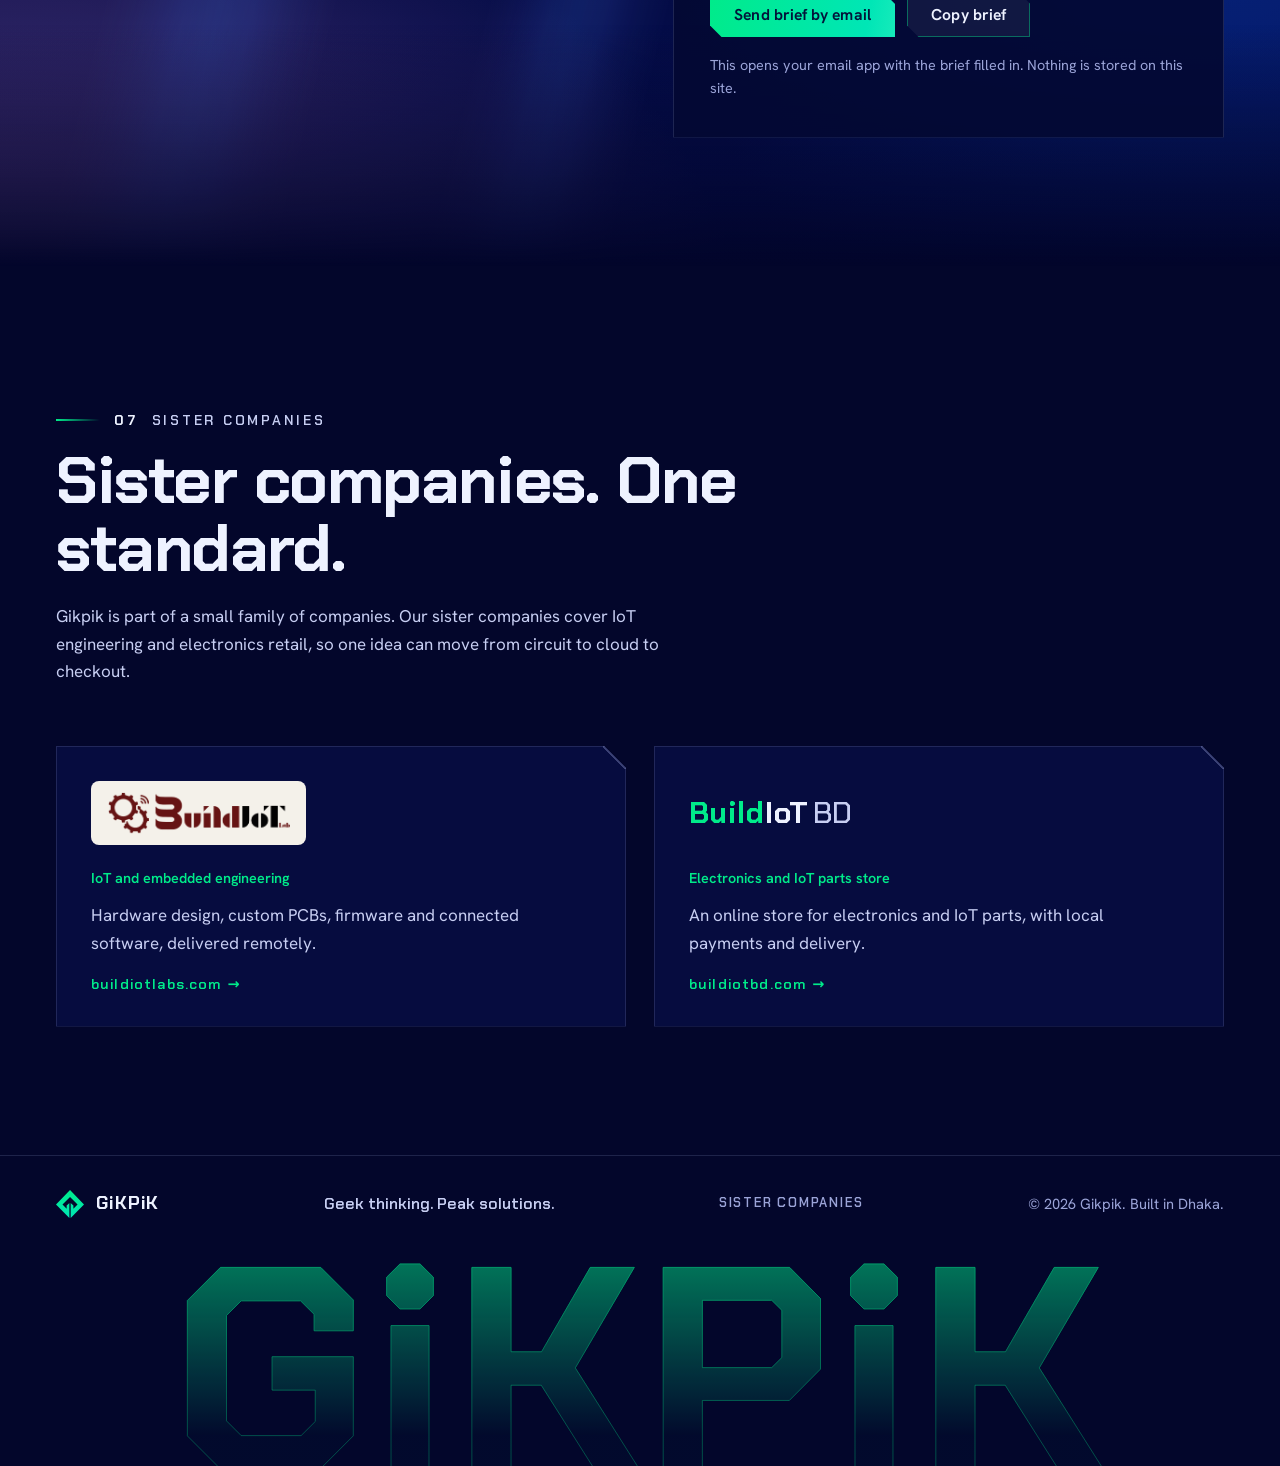
==== commit c544a9cd: "feat: add Bengali landing page and new projects to portfolio" ====
--- a/index.html
+++ b/index.html
@@ -118,7 +118,7 @@
   <!-- ============ NUMBERS ============ -->
   <section class="stats" aria-label="Gikpik in numbers">
     <div class="container stats-row">
-      <div class="stat"><p class="num"><span data-count="17">17</span></p><p class="cap">projects built</p></div>
+      <div class="stat"><p class="num"><span data-count="19">19</span></p><p class="cap">projects built</p></div>
       <div class="stat"><p class="num"><span data-count="6">6</span></p><p class="cap">services under one roof</p></div>
       <div class="stat"><p class="num"><span data-count="5">5</span></p><p class="cap">quality gates before launch</p></div>
       <div class="stat"><p class="num"><span data-count="3">3</span></p><p class="cap">ways to start a project</p></div>
@@ -315,7 +315,7 @@
       <header class="work-head">
         <div>
           <h2 class="split">Selected work</h2>
-          <p>Seventeen projects, from client systems to hackathon builds. Private repositories are described without code, and we are happy to walk through them on a call.</p>
+          <p>Nineteen projects, from client systems to hackathon builds. Private repositories are described without code, and we are happy to walk through them on a call.</p>
         </div>
         <p class="xp-hint" aria-hidden="true">Hover or tap a project to open it</p>
       </header>
@@ -545,6 +545,8 @@
         <li data-cat="tools web"><div class="ix-main"><h4><button type="button" class="ix-toggle" aria-expanded="false">Smart Escape</button></h4><p class="ix-desc">Hackathon build. Evacuation route simulator that finds the lowest-cost route to an open exit and recalculates as corridors or exits are blocked. English and Bangla, keyboard accessible.</p></div><p class="ix-stack">JavaScript, SVG</p><p class="ix-links"><a href="https://rakibulx33.github.io/AI-DEV-FEST-2026-VIBE-CODING-MOCK/" rel="noopener">Live demo</a><a href="https://github.com/rakibulx33/AI-DEV-FEST-2026-VIBE-CODING-MOCK" rel="noopener">Source</a></p></li>
         <li data-cat="web"><div class="ix-main"><h4><button type="button" class="ix-toggle" aria-expanded="false">Mosque Admin Panel</button></h4><p class="ix-desc">Bengali admin system for members with family trees, donations, expenses, a bank ledger and printable Bengali reports. Role-based access with CSRF protection and rate limiting.</p></div><p class="ix-stack">Express, PostgreSQL, Knex, EJS</p><p class="ix-links"><a href="https://github.com/rakibulx33/Baitur-Rahman-Jame-Mosjid" rel="noopener">Source</a></p></li>
         <li data-cat="web ai"><div class="ix-main"><h4><button type="button" class="ix-toggle" aria-expanded="false">DIU Job Hub</button></h4><p class="ix-desc">University job platform with student, recruiter and admin portals, AI job matching and academic eligibility scoring.</p></div><p class="ix-stack">Next.js 15, TypeScript, MySQL, Groq</p><p class="ix-links"><a href="https://github.com/rakibulx33/diujobhub" rel="noopener">Source</a></p></li>
+        <li data-cat="web ai"><div class="ix-main"><h4><button type="button" class="ix-toggle" aria-expanded="false">Dokan Studio</button></h4><p class="ix-desc">B2B SaaS platform for computer compose and photo studio shops with QR-based customer file transfer, AI photo processing, and automated print workflows.</p></div><p class="ix-stack">Next.js, TypeScript, FastAPI, PostgreSQL</p><p class="ix-links"><span class="lock">Private repository</span></p></li>
+        <li data-cat="web mobile"><div class="ix-main"><h4><button type="button" class="ix-toggle" aria-expanded="false">Co-Ride</button></h4><p class="ix-desc">Campus ridesharing and carpooling web platform featuring interactive map routing, seat booking, real-time trip filters, and dynamic fare sharing.</p></div><p class="ix-stack">React, Vite, Leaflet, Express, MongoDB</p><p class="ix-links"><a href="https://github.com/Fahimulislamfahim/Co-Ride" rel="noopener">Source</a></p></li>
         <li data-cat="ai"><div class="ix-main"><h4><button type="button" class="ix-toggle" aria-expanded="false">Upbit Watch</button></h4><p class="ix-desc">Listing-alert bot that watches Upbit, Binance, Bithumb and Coinbase for new listings, streams live status over WebSocket and sends Telegram alerts.</p></div><p class="ix-stack">Python, FastAPI, WebSocket, SQLite</p><p class="ix-links"><a href="https://github.com/rakibulx33/firstlight" rel="noopener">Source</a></p></li>
         <li data-cat="web"><div class="ix-main"><h4><button type="button" class="ix-toggle" aria-expanded="false">MealNChill</button></h4><p class="ix-desc">Mess management system for meals, attendance, inventory and shared finances in hostels and shared living spaces.</p></div><p class="ix-stack">Next.js 15, TypeScript, MongoDB</p><p class="ix-links"><a href="https://github.com/rakibulx33/MealNChill" rel="noopener">Source</a></p></li>
         <li data-cat="mobile"><div class="ix-main"><h4><button type="button" class="ix-toggle" aria-expanded="false">WaitWise</button></h4><p class="ix-desc">Queue management with a JavaFX admin desktop app and a mobile web view. Customers join by QR code and see their live position.</p></div><p class="ix-stack">Java, JavaFX, MySQL</p><p class="ix-links"><a href="https://github.com/rakibulx33/WaitWise" rel="noopener">Source</a></p></li>
